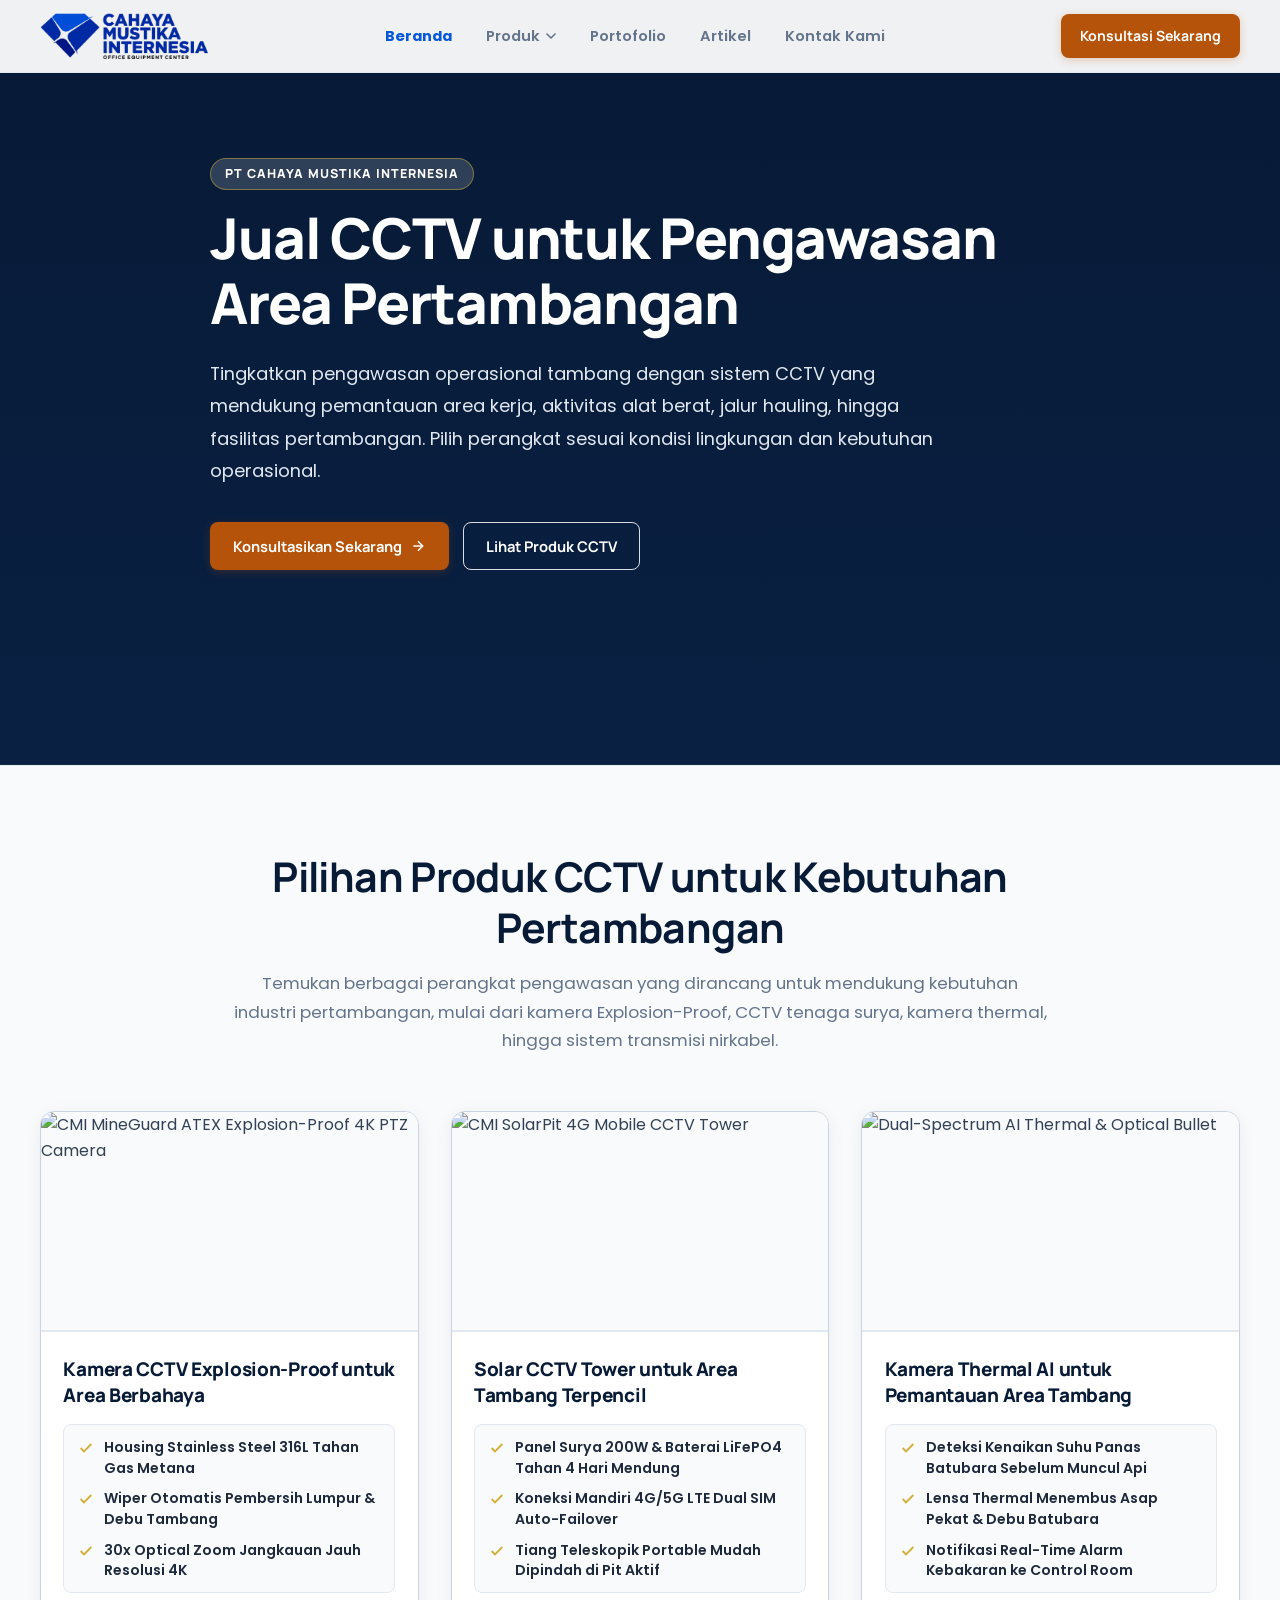
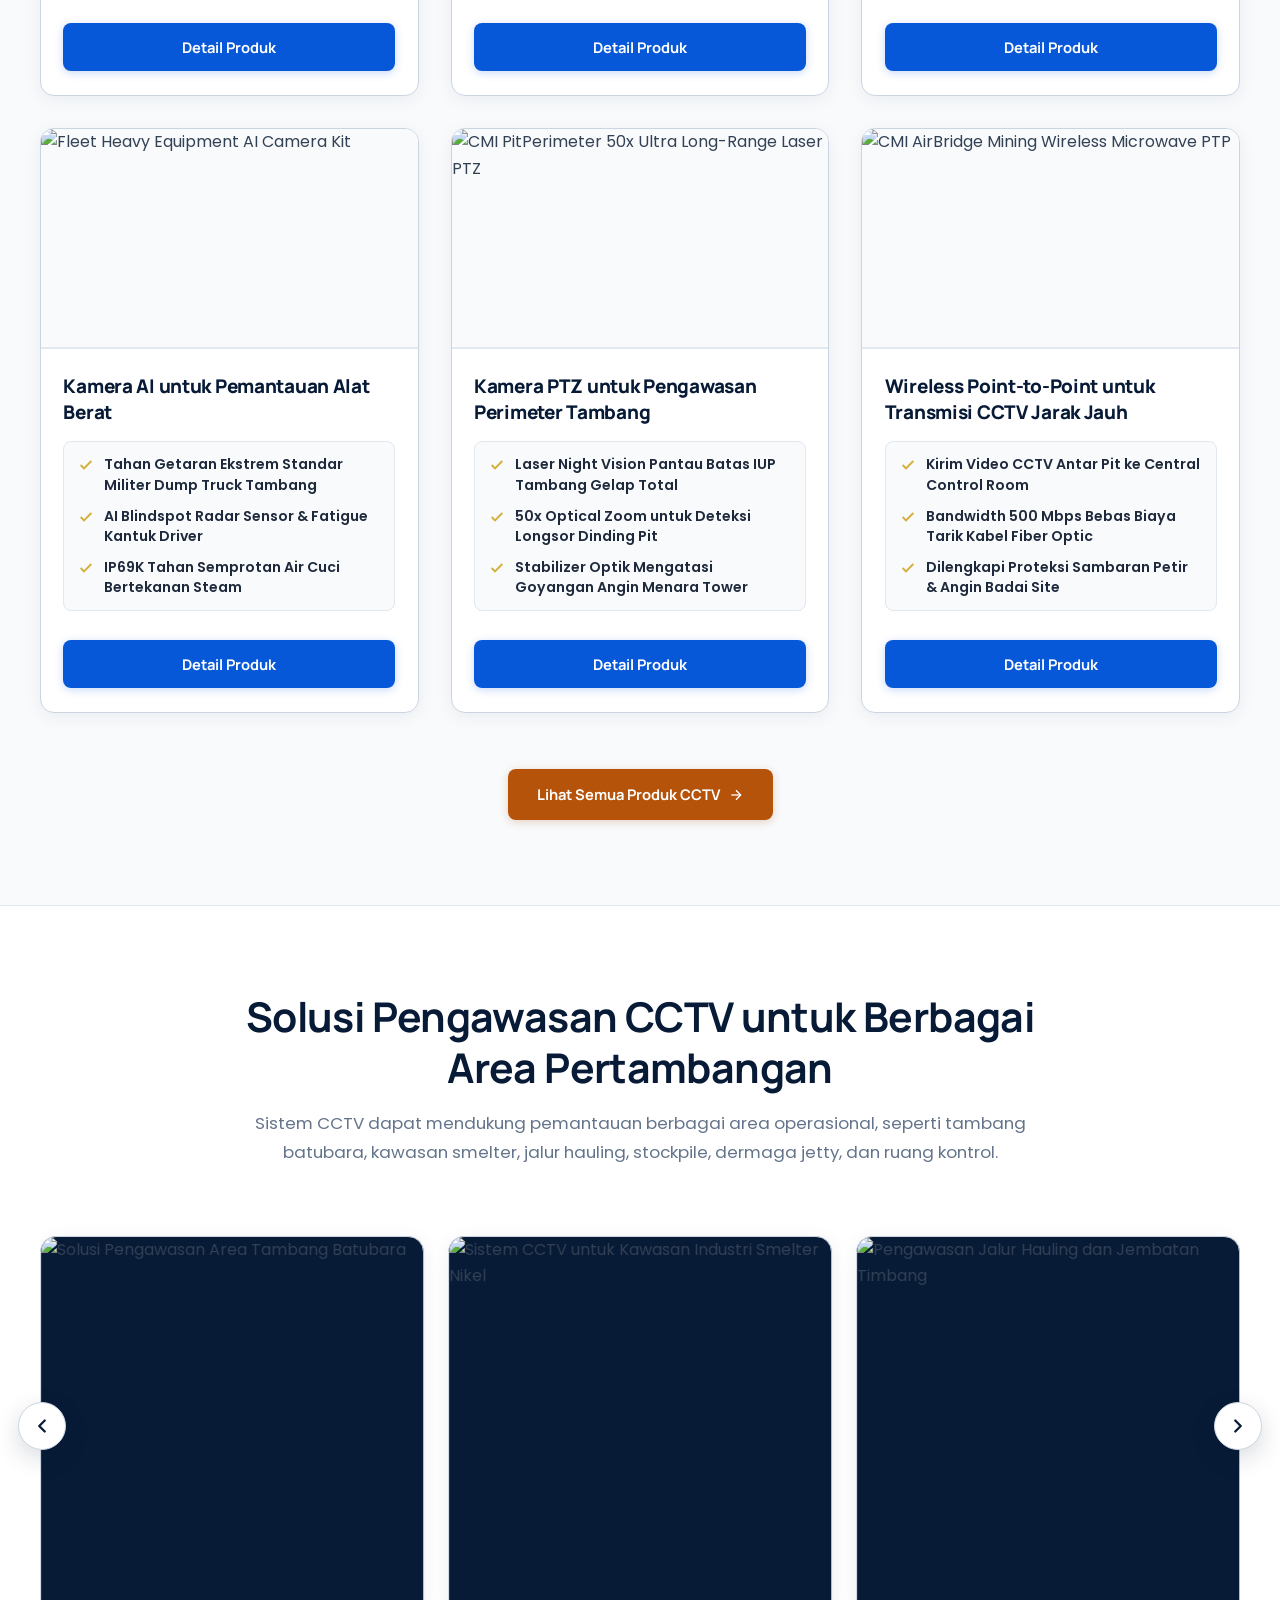
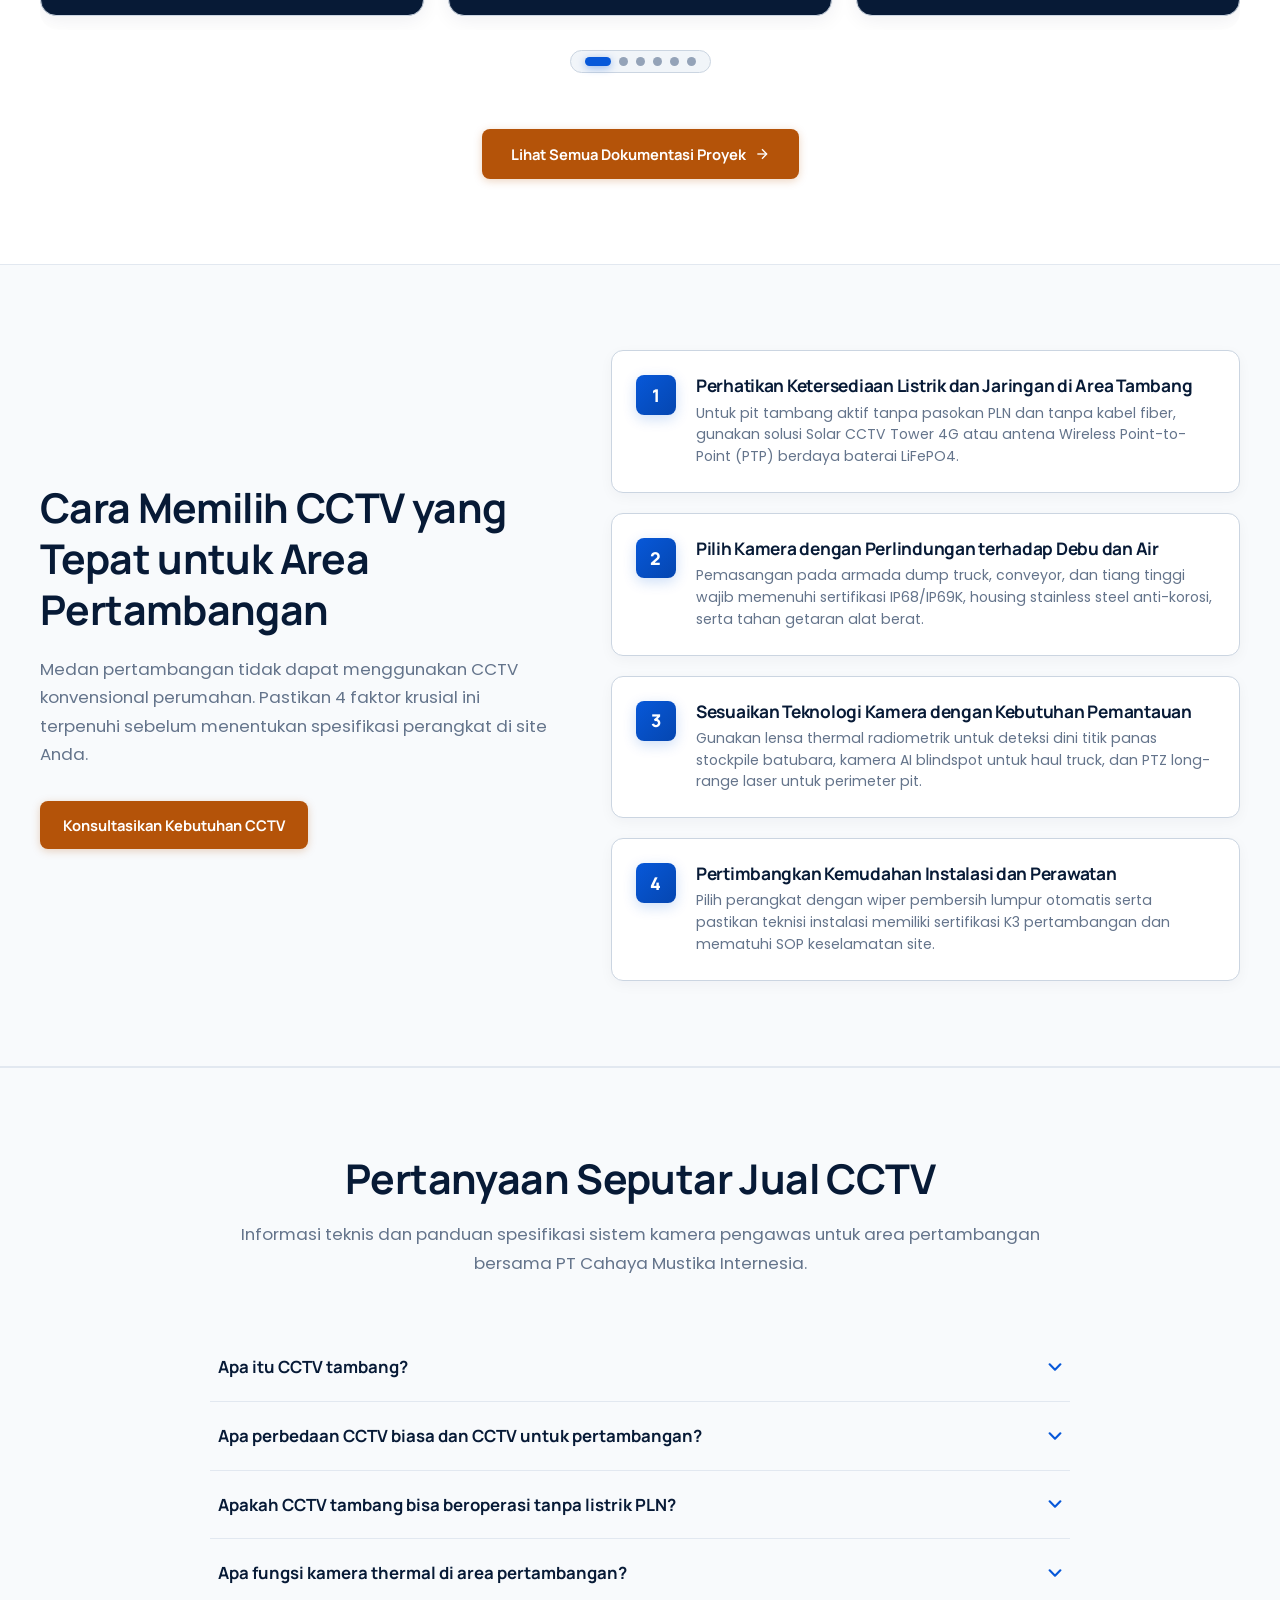
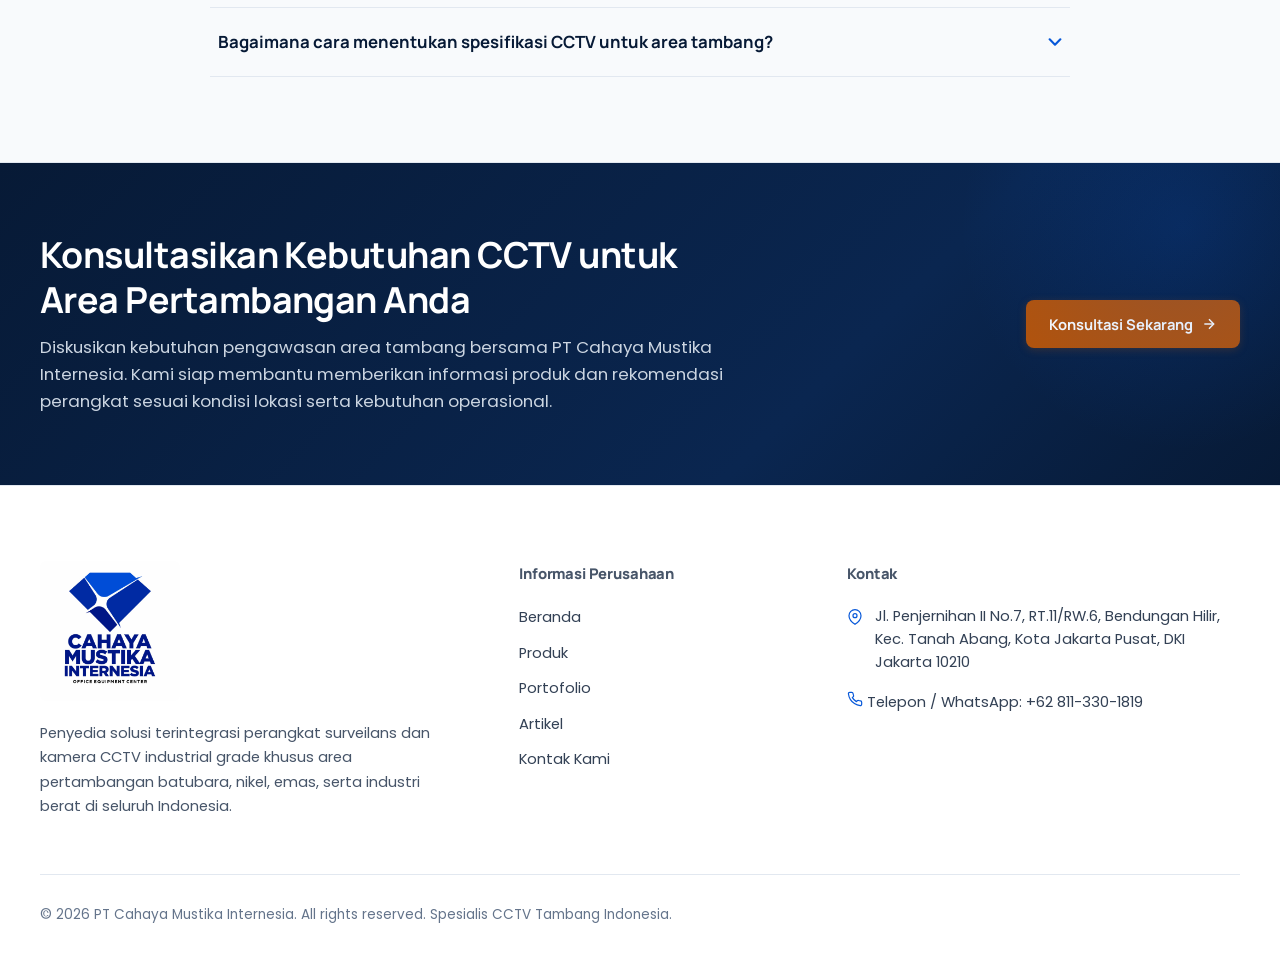
==== index.html @ 53704565 "Update Website CCTV" ====
<!DOCTYPE html>
<html lang="id">
<head>
  <meta charset="UTF-8">
  <meta name="viewport" content="width=device-width, initial-scale=1.0">
  <title>Jual CCTV Tambang dan Sistem Pengawasan Pertambangan | Cahaya Mustika</title>
  <meta name="description" content="Temukan solusi CCTV tambang untuk pengawasan area pit, stockpile, alat berat, dan fasilitas industri. PT Cahaya Mustika Internesia menyediakan solusi pengawasan sesuai kebutuhan pertambangan.">
  <link rel="icon" href="assets/logo/favicon.webp" type="image/webp">
  <link rel="preconnect" href="https://fonts.googleapis.com">
  <link rel="preconnect" href="https://fonts.gstatic.com" crossorigin>
  <link href="https://fonts.googleapis.com/css2?family=Manrope:wght@500;600;700;800&family=Poppins:wght@300;400;500;600;700&display=swap" rel="stylesheet">
  <link rel="stylesheet" href="css/style.css">
</head>
<body>

  <!-- ================= SPLASH SCREEN (Pre-rendered for seamless page transitions) ================= -->
  <div id="splash" class="splash-screen" aria-hidden="true">
    <div class="splash-box">
      <img src="assets/logo/logo-cmi-diamond.jpg" alt="PT Cahaya Mustika Internesia" class="splash-logo" width="135" height="135">
      <p class="splash-sub">Mining & Industrial Surveillance Solutions</p>
      <div class="splash-bar"></div>
    </div>
  </div>

  <!-- ================= HEADER / NAVBAR ================= -->
  <header class="nav" id="nav">
    <div class="wrap nav-in">
      <a href="index.html" class="brand" aria-label="PT Cahaya Mustika Internesia">
        <img src="assets/logo/logo-navbar.webp" alt="PT Cahaya Mustika Internesia" class="brand-logo">
      </a>

      <nav class="menu" id="menu" aria-label="Menu utama">
        <a href="index.html" class="active" aria-current="page">Beranda</a>
        
        <div class="dd">
          <button class="dd-btn" aria-haspopup="true" aria-expanded="false">
            Produk
            <svg width="10" height="6" viewBox="0 0 10 6" fill="none" stroke="currentColor" stroke-width="1.6" stroke-linecap="round" stroke-linejoin="round">
              <path d="M1 1l4 4 4-4"></path>
            </svg>
          </button>
          <div class="dd-list">
            <a href="products.html">Semua Produk</a>
            <a href="products.html?cat=explosion-proof">CCTV Explosion-Proof (ATEX)</a>
            <a href="products.html?cat=solar-tower">Solar Powered 4G Mobile Tower</a>
            <a href="products.html?cat=thermal">Kamera Thermal Stockpile Batubara</a>
            <a href="products.html?cat=fleet-ai">Kamera AI Alat Berat Haul Truck</a>
            <a href="products.html?cat=long-range">Long-Range Laser PTZ (3KM)</a>
            <a href="products.html?cat=transmisi">Wireless Microwave PTP & NVR</a>
          </div>
        </div>

        <a href="portfolio.html">Portofolio</a>
        <a href="articles.html">Artikel</a>
        <a href="contact.html">Kontak Kami</a>
      </nav>

      <div class="nav-r">
        <a href="https://wa.me/628113301819?text=Halo%20PT%20Cahaya%20Mustika%20Internesia,%20saya%20ingin%20konsultasi%20pengadaan%20CCTV%20tambang" target="_blank" rel="noopener noreferrer" class="btn btn-orange nav-cta">
          Konsultasi Sekarang
        </a>
        <button class="burger" id="burger" aria-label="Buka menu" aria-expanded="false">
          <i></i><i></i><i></i>
        </button>
      </div>
    </div>
  </header>

  <main>
    <!-- ================= HERO MINING SECTION ================= -->
    <section class="hero-mining" id="beranda">
      <div class="wrap hero-mining-in">
        <span class="eyebrow eyebrow-hero">
          PT Cahaya Mustika Internesia
        </span>

        <h1>
          Jual CCTV untuk Pengawasan Area Pertambangan
        </h1>

        <p class="hero-desc">
          Tingkatkan pengawasan operasional tambang dengan sistem CCTV yang mendukung pemantauan area kerja, aktivitas alat berat, jalur hauling, hingga fasilitas pertambangan. Pilih perangkat sesuai kondisi lingkungan dan kebutuhan operasional.
        </p>

        <div class="btns">
          <a href="contact.html" class="btn btn-orange">
            Konsultasikan Sekarang
            <svg width="16" height="16" viewBox="0 0 24 24" fill="none" stroke="currentColor" stroke-width="2.2"><line x1="5" y1="12" x2="19" y2="12"/><polyline points="12 5 19 12 12 19"/></svg>
          </a>
          <a href="products.html" class="btn btn-trans-white">
            Lihat Produk CCTV
          </a>
        </div>
      </div>
    </section>

    <!-- ================= REKOMENDASI PRODUK TAMBANG ================= -->
    <section class="sec alt" id="produk-unggulan">
      <div class="wrap">
        <div class="head ctr">
          <h2>Pilihan Produk CCTV untuk Kebutuhan Pertambangan</h2>
          <p class="sub">
            Temukan berbagai perangkat pengawasan yang dirancang untuk mendukung kebutuhan industri pertambangan, mulai dari kamera Explosion-Proof, CCTV tenaga surya, kamera thermal, hingga sistem transmisi nirkabel.
          </p>
        </div>

        <div class="pgrid">
          <!-- Product 1 -->
          <div class="product-card">
            <div class="product-image-box">
              <img src="https://images.unsplash.com/photo-1582139329536-e7284fece509?auto=format&fit=crop&w=800&q=80" alt="CMI MineGuard ATEX Explosion-Proof 4K PTZ Camera" loading="lazy">
            </div>
            <div class="product-body">
              <h3 class="product-title">Kamera CCTV Explosion-Proof untuk Area Berbahaya</h3>
              <ul class="product-specs-list">
                <li class="spec-item">
                  <svg width="15" height="15" viewBox="0 0 24 24" fill="none" stroke="currentColor" stroke-width="2.5"><polyline points="20 6 9 17 4 12"/></svg>
                  <span>Housing Stainless Steel 316L Tahan Gas Metana</span>
                </li>
                <li class="spec-item">
                  <svg width="15" height="15" viewBox="0 0 24 24" fill="none" stroke="currentColor" stroke-width="2.5"><polyline points="20 6 9 17 4 12"/></svg>
                  <span>Wiper Otomatis Pembersih Lumpur & Debu Tambang</span>
                </li>
                <li class="spec-item">
                  <svg width="15" height="15" viewBox="0 0 24 24" fill="none" stroke="currentColor" stroke-width="2.5"><polyline points="20 6 9 17 4 12"/></svg>
                  <span>30x Optical Zoom Jangkauan Jauh Resolusi 4K</span>
                </li>
              </ul>
              <div class="product-footer">
                <a href="product-detail.html?id=prod-1" class="btn btn-p btn-sm" style="width: 100%; text-align: center;">Detail Produk</a>
              </div>
            </div>
          </div>

          <!-- Product 2 -->
          <div class="product-card">
            <div class="product-image-box">
              <img src="https://images.unsplash.com/photo-1508614589041-895b88991e3e?auto=format&fit=crop&w=800&q=80" alt="CMI SolarPit 4G Mobile CCTV Tower" loading="lazy">
            </div>
            <div class="product-body">
              <h3 class="product-title">Solar CCTV Tower untuk Area Tambang Terpencil</h3>
              <ul class="product-specs-list">
                <li class="spec-item">
                  <svg width="15" height="15" viewBox="0 0 24 24" fill="none" stroke="currentColor" stroke-width="2.5"><polyline points="20 6 9 17 4 12"/></svg>
                  <span>Panel Surya 200W & Baterai LiFePO4 Tahan 4 Hari Mendung</span>
                </li>
                <li class="spec-item">
                  <svg width="15" height="15" viewBox="0 0 24 24" fill="none" stroke="currentColor" stroke-width="2.5"><polyline points="20 6 9 17 4 12"/></svg>
                  <span>Koneksi Mandiri 4G/5G LTE Dual SIM Auto-Failover</span>
                </li>
                <li class="spec-item">
                  <svg width="15" height="15" viewBox="0 0 24 24" fill="none" stroke="currentColor" stroke-width="2.5"><polyline points="20 6 9 17 4 12"/></svg>
                  <span>Tiang Teleskopik Portable Mudah Dipindah di Pit Aktif</span>
                </li>
              </ul>
              <div class="product-footer">
                <a href="product-detail.html?id=prod-2" class="btn btn-p btn-sm" style="width: 100%; text-align: center;">Detail Produk</a>
              </div>
            </div>
          </div>

          <!-- Product 3 -->
          <div class="product-card">
            <div class="product-image-box">
              <img src="https://images.unsplash.com/photo-1557597774-9d273605dfa9?auto=format&fit=crop&w=800&q=80" alt="Dual-Spectrum AI Thermal & Optical Bullet" loading="lazy">
            </div>
            <div class="product-body">
              <h3 class="product-title">Kamera Thermal AI untuk Pemantauan Area Tambang</h3>
              <ul class="product-specs-list">
                <li class="spec-item">
                  <svg width="15" height="15" viewBox="0 0 24 24" fill="none" stroke="currentColor" stroke-width="2.5"><polyline points="20 6 9 17 4 12"/></svg>
                  <span>Deteksi Kenaikan Suhu Panas Batubara Sebelum Muncul Api</span>
                </li>
                <li class="spec-item">
                  <svg width="15" height="15" viewBox="0 0 24 24" fill="none" stroke="currentColor" stroke-width="2.5"><polyline points="20 6 9 17 4 12"/></svg>
                  <span>Lensa Thermal Menembus Asap Pekat & Debu Batubara</span>
                </li>
                <li class="spec-item">
                  <svg width="15" height="15" viewBox="0 0 24 24" fill="none" stroke="currentColor" stroke-width="2.5"><polyline points="20 6 9 17 4 12"/></svg>
                  <span>Notifikasi Real-Time Alarm Kebakaran ke Control Room</span>
                </li>
              </ul>
              <div class="product-footer">
                <a href="product-detail.html?id=prod-3" class="btn btn-p btn-sm" style="width: 100%; text-align: center;">Detail Produk</a>
              </div>
            </div>
          </div>

          <!-- Product 4 -->
          <div class="product-card">
            <div class="product-image-box">
              <img src="https://images.unsplash.com/photo-1578328819058-b69f3a3b0f6b?auto=format&fit=crop&w=800&q=80" alt="Fleet Heavy Equipment AI Camera Kit" loading="lazy">
            </div>
            <div class="product-body">
              <h3 class="product-title">Kamera AI untuk Pemantauan Alat Berat</h3>
              <ul class="product-specs-list">
                <li class="spec-item">
                  <svg width="15" height="15" viewBox="0 0 24 24" fill="none" stroke="currentColor" stroke-width="2.5"><polyline points="20 6 9 17 4 12"/></svg>
                  <span>Tahan Getaran Ekstrem Standar Militer Dump Truck Tambang</span>
                </li>
                <li class="spec-item">
                  <svg width="15" height="15" viewBox="0 0 24 24" fill="none" stroke="currentColor" stroke-width="2.5"><polyline points="20 6 9 17 4 12"/></svg>
                  <span>AI Blindspot Radar Sensor & Fatigue Kantuk Driver</span>
                </li>
                <li class="spec-item">
                  <svg width="15" height="15" viewBox="0 0 24 24" fill="none" stroke="currentColor" stroke-width="2.5"><polyline points="20 6 9 17 4 12"/></svg>
                  <span>IP69K Tahan Semprotan Air Cuci Bertekanan Steam</span>
                </li>
              </ul>
              <div class="product-footer">
                <a href="product-detail.html?id=prod-4" class="btn btn-p btn-sm" style="width: 100%; text-align: center;">Detail Produk</a>
              </div>
            </div>
          </div>

          <!-- Product 5 -->
          <div class="product-card">
            <div class="product-image-box">
              <img src="https://images.unsplash.com/photo-1541888946425-d0fbb186c5f7?auto=format&fit=crop&w=800&q=80" alt="CMI PitPerimeter 50x Ultra Long-Range Laser PTZ" loading="lazy">
            </div>
            <div class="product-body">
              <h3 class="product-title">Kamera PTZ untuk Pengawasan Perimeter Tambang</h3>
              <ul class="product-specs-list">
                <li class="spec-item">
                  <svg width="15" height="15" viewBox="0 0 24 24" fill="none" stroke="currentColor" stroke-width="2.5"><polyline points="20 6 9 17 4 12"/></svg>
                  <span>Laser Night Vision Pantau Batas IUP Tambang Gelap Total</span>
                </li>
                <li class="spec-item">
                  <svg width="15" height="15" viewBox="0 0 24 24" fill="none" stroke="currentColor" stroke-width="2.5"><polyline points="20 6 9 17 4 12"/></svg>
                  <span>50x Optical Zoom untuk Deteksi Longsor Dinding Pit</span>
                </li>
                <li class="spec-item">
                  <svg width="15" height="15" viewBox="0 0 24 24" fill="none" stroke="currentColor" stroke-width="2.5"><polyline points="20 6 9 17 4 12"/></svg>
                  <span>Stabilizer Optik Mengatasi Goyangan Angin Menara Tower</span>
                </li>
              </ul>
              <div class="product-footer">
                <a href="product-detail.html?id=prod-5" class="btn btn-p btn-sm" style="width: 100%; text-align: center;">Detail Produk</a>
              </div>
            </div>
          </div>

          <!-- Product 6 -->
          <div class="product-card">
            <div class="product-image-box">
              <img src="https://images.unsplash.com/photo-1544197150-b99a580bb7a8?auto=format&fit=crop&w=800&q=80" alt="CMI AirBridge Mining Wireless Microwave PTP" loading="lazy">
            </div>
            <div class="product-body">
              <h3 class="product-title">Wireless Point-to-Point untuk Transmisi CCTV Jarak Jauh</h3>
              <ul class="product-specs-list">
                <li class="spec-item">
                  <svg width="15" height="15" viewBox="0 0 24 24" fill="none" stroke="currentColor" stroke-width="2.5"><polyline points="20 6 9 17 4 12"/></svg>
                  <span>Kirim Video CCTV Antar Pit ke Central Control Room</span>
                </li>
                <li class="spec-item">
                  <svg width="15" height="15" viewBox="0 0 24 24" fill="none" stroke="currentColor" stroke-width="2.5"><polyline points="20 6 9 17 4 12"/></svg>
                  <span>Bandwidth 500 Mbps Bebas Biaya Tarik Kabel Fiber Optic</span>
                </li>
                <li class="spec-item">
                  <svg width="15" height="15" viewBox="0 0 24 24" fill="none" stroke="currentColor" stroke-width="2.5"><polyline points="20 6 9 17 4 12"/></svg>
                  <span>Dilengkapi Proteksi Sambaran Petir & Angin Badai Site</span>
                </li>
              </ul>
              <div class="product-footer">
                <a href="product-detail.html?id=prod-7" class="btn btn-p btn-sm" style="width: 100%; text-align: center;">Detail Produk</a>
              </div>
            </div>
          </div>
        </div>

        <div class="more" style="display: flex; justify-content: center; align-items: center; width: 100%; margin-top: 3.5rem;">
          <a href="products.html" class="btn btn-orange">
            Lihat Semua Produk CCTV
            <svg width="16" height="16" viewBox="0 0 24 24" fill="none" stroke="currentColor" stroke-width="2"><line x1="5" y1="12" x2="19" y2="12"/><polyline points="12 5 19 12 12 19"/></svg>
          </a>
        </div>
      </div>
    </section>

    <!-- ================= PORTOFOLIO PROYEK TAMBANG ================= -->
    <section class="sec" id="portofolio">
      <div class="wrap">
        <div class="head ctr">
          <h2>Solusi Pengawasan CCTV untuk Berbagai Area Pertambangan</h2>
          <p class="sub">
            Sistem CCTV dapat mendukung pemantauan berbagai area operasional, seperti tambang batubara, kawasan smelter, jalur hauling, stockpile, dermaga jetty, dan ruang kontrol.
          </p>
        </div>

        <div class="port-slider-wrapper">
          <!-- Tombol Navigasi Kiri (Seamless Infinite Loop) -->
          <button class="port-nav-btn port-nav-prev" id="portPrevBtn" aria-label="Proyek sebelumnya" type="button">
            <svg width="22" height="22" viewBox="0 0 24 24" fill="none" stroke="currentColor" stroke-width="2.5" stroke-linecap="round" stroke-linejoin="round">
              <polyline points="15 18 9 12 15 6"></polyline>
            </svg>
          </button>

          <!-- Slider Viewport Window -->
          <div class="port-slider-viewport" id="portSliderViewport" role="region" aria-label="Slider Portofolio CCTV Tambang" tabindex="0">
            <!-- Slider Track Memanjang ke Samping -->
            <div class="port-slider-track" id="portSliderTrack">
            <!-- Project 1 -->
            <div class="port-card" tabindex="0" role="button" aria-label="Lihat dokumentasi Solusi Pengawasan Area Tambang Batubara">
              <img src="https://images.unsplash.com/photo-1578328819058-b69f3a3b0f6b?auto=format&fit=crop&w=800&q=80" alt="Solusi Pengawasan Area Tambang Batubara" class="port-image" loading="lazy">
              <div class="port-overlay">
                <div class="port-overlay-frame"></div>
                <div class="port-overlay-content">
                  <span class="port-cat">
                    <span class="port-cat-dot"></span>
                    Pit Tambang Terbuka
                  </span>
                  <h3 class="port-title">Solusi Pengawasan Area Tambang Batubara</h3>
                  <p class="port-desc">
                    Pemasangan 8 unit Solar Powered 4G Mobile CCTV Tower di area pit aktif penambangan terbuka serta 16 kamera Long-Range Laser PTZ untuk monitoring kestabilan dinding lereng tambang (slope failure).
                  </p>
                  <div class="port-action">
                    <span class="port-action-btn">
                      <svg width="15" height="15" viewBox="0 0 24 24" fill="none" stroke="currentColor" stroke-width="2.2" stroke-linecap="round" stroke-linejoin="round">
                        <circle cx="11" cy="11" r="8"></circle>
                        <line x1="21" y1="21" x2="16.65" y2="16.65"></line>
                        <line x1="11" y1="8" x2="11" y2="14"></line>
                        <line x1="8" y1="11" x2="14" y2="11"></line>
                      </svg>
                      <span>Perbesar Foto</span>
                    </span>
                  </div>
                </div>
              </div>
            </div>

            <!-- Project 2 -->
            <div class="port-card" tabindex="0" role="button" aria-label="Lihat dokumentasi Sistem CCTV untuk Kawasan Industri Smelter Nikel">
              <img src="https://images.unsplash.com/photo-1581092160607-ee22621dd758?auto=format&fit=crop&w=800&q=80" alt="Sistem CCTV untuk Kawasan Industri Smelter Nikel" class="port-image" loading="lazy">
              <div class="port-overlay">
                <div class="port-overlay-frame"></div>
                <div class="port-overlay-content">
                  <span class="port-cat">
                    <span class="port-cat-dot"></span>
                    Smelter & Kiln ATEX
                  </span>
                  <h3 class="port-title">Sistem CCTV untuk Kawasan Industri Smelter Nikel</h3>
                  <p class="port-desc">
                    Instalasi 42 unit kamera ATEX Explosion-Proof Zone 1 Stainless Steel 316L di area kiln peleburan suhu tinggi, tangki gas reduksi, dan gudang penyimpanan bahan peledak (handak).
                  </p>
                  <div class="port-action">
                    <span class="port-action-btn">
                      <svg width="15" height="15" viewBox="0 0 24 24" fill="none" stroke="currentColor" stroke-width="2.2" stroke-linecap="round" stroke-linejoin="round">
                        <circle cx="11" cy="11" r="8"></circle>
                        <line x1="21" y1="21" x2="16.65" y2="16.65"></line>
                        <line x1="11" y1="8" x2="11" y2="14"></line>
                        <line x1="8" y1="11" x2="14" y2="11"></line>
                      </svg>
                      <span>Perbesar Foto</span>
                    </span>
                  </div>
                </div>
              </div>
            </div>

            <!-- Project 3 -->
            <div class="port-card" tabindex="0" role="button" aria-label="Lihat dokumentasi Pengawasan Jalur Hauling dan Jembatan Timbang">
              <img src="https://images.unsplash.com/photo-1586528116311-ad8dd3c8310d?auto=format&fit=crop&w=800&q=80" alt="Pengawasan Jalur Hauling dan Jembatan Timbang" class="port-image" loading="lazy">
              <div class="port-overlay">
                <div class="port-overlay-frame"></div>
                <div class="port-overlay-content">
                  <span class="port-cat">
                    <span class="port-cat-dot"></span>
                    Jalur Hauling & ANPR
                  </span>
                  <h3 class="port-title">Pengawasan Jalur Hauling dan Jembatan Timbang</h3>
                  <p class="port-desc">
                    Sistem kamera ANPR otomatis pencatat nomor lambung dump truck batubara, sensor kecepatan konvoi, serta pemantauan blindspot persimpangan jalan tambang untuk meminimalisir tabrakan armada.
                  </p>
                  <div class="port-action">
                    <span class="port-action-btn">
                      <svg width="15" height="15" viewBox="0 0 24 24" fill="none" stroke="currentColor" stroke-width="2.2" stroke-linecap="round" stroke-linejoin="round">
                        <circle cx="11" cy="11" r="8"></circle>
                        <line x1="21" y1="21" x2="16.65" y2="16.65"></line>
                        <line x1="11" y1="8" x2="11" y2="14"></line>
                        <line x1="8" y1="11" x2="14" y2="11"></line>
                      </svg>
                      <span>Perbesar Foto</span>
                    </span>
                  </div>
                </div>
              </div>
            </div>

            <!-- Project 4 -->
            <div class="port-card" tabindex="0" role="button" aria-label="Lihat dokumentasi Pemantauan Stockpile dan Crusher Batubara">
              <img src="https://images.unsplash.com/photo-1557597774-9d273605dfa9?auto=format&fit=crop&w=800&q=80" alt="Pemantauan Stockpile dan Crusher Batubara" class="port-image" loading="lazy">
              <div class="port-overlay">
                <div class="port-overlay-frame"></div>
                <div class="port-overlay-content">
                  <span class="port-cat">
                    <span class="port-cat-dot"></span>
                    Stockpile Batubara
                  </span>
                  <h3 class="port-title">Pemantauan Stockpile dan Crusher Batubara</h3>
                  <p class="port-desc">
                    Penerapan 12 unit kamera Dual-Spectrum Thermal Radiometrik untuk pemantauan titik panas (hotspot) pencegah swabakar batubara pada tumpukan 250.000 metrik ton serta jalur transfer chute crusher.
                  </p>
                  <div class="port-action">
                    <span class="port-action-btn">
                      <svg width="15" height="15" viewBox="0 0 24 24" fill="none" stroke="currentColor" stroke-width="2.2" stroke-linecap="round" stroke-linejoin="round">
                        <circle cx="11" cy="11" r="8"></circle>
                        <line x1="21" y1="21" x2="16.65" y2="16.65"></line>
                        <line x1="11" y1="8" x2="11" y2="14"></line>
                        <line x1="8" y1="11" x2="14" y2="11"></line>
                      </svg>
                      <span>Perbesar Foto</span>
                    </span>
                  </div>
                </div>
              </div>
            </div>

            <!-- Project 5 -->
            <div class="port-card" tabindex="0" role="button" aria-label="Lihat dokumentasi Sistem Pengawasan Dermaga Jetty dan Loading Tongkang">
              <img src="https://images.unsplash.com/photo-1544197150-b99a580bb7a8?auto=format&fit=crop&w=800&q=80" alt="Sistem Pengawasan Dermaga Jetty dan Loading Tongkang" class="port-image" loading="lazy">
              <div class="port-overlay">
                <div class="port-overlay-frame"></div>
                <div class="port-overlay-content">
                  <span class="port-cat">
                    <span class="port-cat-dot"></span>
                    Dermaga Jetty & Tongkang
                  </span>
                  <h3 class="port-title">Sistem Pengawasan Dermaga Jetty dan Loading Tongkang</h3>
                  <p class="port-desc">
                    Kamera tahan uap air asin dan lumpur rating IP68 untuk memantau proses bongkar muat conveyor shiploader ke tongkang (barge) 300 feet serta verifikasi garis muatan draft mark kapal.
                  </p>
                  <div class="port-action">
                    <span class="port-action-btn">
                      <svg width="15" height="15" viewBox="0 0 24 24" fill="none" stroke="currentColor" stroke-width="2.2" stroke-linecap="round" stroke-linejoin="round">
                        <circle cx="11" cy="11" r="8"></circle>
                        <line x1="21" y1="21" x2="16.65" y2="16.65"></line>
                        <line x1="11" y1="8" x2="11" y2="14"></line>
                        <line x1="8" y1="11" x2="14" y2="11"></line>
                      </svg>
                      <span>Perbesar Foto</span>
                    </span>
                  </div>
                </div>
              </div>
            </div>

            <!-- Project 6 -->
            <div class="port-card" tabindex="0" role="button" aria-label="Lihat dokumentasi Sistem Pemantauan Central Control Room Tambang Emas">
              <img src="https://images.unsplash.com/photo-1558494949-ef010cbdcc31?auto=format&fit=crop&w=800&q=80" alt="Sistem Pemantauan Central Control Room Tambang Emas" class="port-image" loading="lazy">
              <div class="port-overlay">
                <div class="port-overlay-frame"></div>
                <div class="port-overlay-content">
                  <span class="port-cat">
                    <span class="port-cat-dot"></span>
                    Central Control Room
                  </span>
                  <h3 class="port-title">Sistem Pemantauan Central Control Room Tambang Emas</h3>
                  <p class="port-desc">
                    Pembangunan infrastruktur ruang kendali pusat (CCR) terintegrasi dengan 8 layar Video Wall ultra-narrow bezel, server NVR enterprise redundan RAID 6, dan transmisi microwave wireless 500 Mbps.
                  </p>
                  <div class="port-action">
                    <span class="port-action-btn">
                      <svg width="15" height="15" viewBox="0 0 24 24" fill="none" stroke="currentColor" stroke-width="2.2" stroke-linecap="round" stroke-linejoin="round">
                        <circle cx="11" cy="11" r="8"></circle>
                        <line x1="21" y1="21" x2="16.65" y2="16.65"></line>
                        <line x1="11" y1="8" x2="11" y2="14"></line>
                        <line x1="8" y1="11" x2="14" y2="11"></line>
                      </svg>
                      <span>Perbesar Foto</span>
                    </span>
                  </div>
                </div>
              </div>
            </div>
          </div>
        </div>

          <!-- Tombol Navigasi Kanan (Seamless Infinite Loop) -->
          <button class="port-nav-btn port-nav-next" id="portNextBtn" aria-label="Proyek berikutnya" type="button">
            <svg width="22" height="22" viewBox="0 0 24 24" fill="none" stroke="currentColor" stroke-width="2.5" stroke-linecap="round" stroke-linejoin="round">
              <polyline points="9 18 15 12 9 6"></polyline>
            </svg>
          </button>
        </div>

        <!-- Slider Pagination Dots Indicator -->
        <div class="port-slider-footer">
          <div class="port-slider-dots" id="portSliderDots" aria-label="Navigasi slide portofolio"></div>
        </div>

        <div class="more" style="display: flex; justify-content: center; align-items: center; width: 100%; margin-top: 3.5rem;">
          <a href="portfolio.html" class="btn btn-orange">
            Lihat Semua Dokumentasi Proyek
            <svg width="16" height="16" viewBox="0 0 24 24" fill="none" stroke="currentColor" stroke-width="2"><line x1="5" y1="12" x2="19" y2="12"/><polyline points="12 5 19 12 12 19"/></svg>
          </a>
        </div>
      </div>
    </section>

    <!-- ================= CHOOSING GUIDE & IMPLEMENTATION ================= -->
    <section class="sec alt choosing-section">
      <div class="wrap choosing-layout">
        <div class="choosing-copy">
          <h2>Cara Memilih CCTV yang Tepat untuk Area Pertambangan</h2>
          <p class="sub">
            Medan pertambangan tidak dapat menggunakan CCTV konvensional perumahan. Pastikan 4 faktor krusial ini terpenuhi sebelum menentukan spesifikasi perangkat di site Anda.
          </p>
          <a href="contact.html" class="btn btn-orange">
            Konsultasikan Kebutuhan CCTV 
          </a>
        </div>

        <div class="choosing-steps">
          <div class="choosing-step">
            <span class="step-badge">1</span>
            <div>
              <h3>Perhatikan Ketersediaan Listrik dan Jaringan di Area Tambang</h3>
              <p>
                Untuk pit tambang aktif tanpa pasokan PLN dan tanpa kabel fiber, gunakan solusi Solar CCTV Tower 4G atau antena Wireless Point-to-Point (PTP) berdaya baterai LiFePO4.
              </p>
            </div>
          </div>

          <div class="choosing-step">
            <span class="step-badge">2</span>
            <div>
              <h3>Pilih Kamera dengan Perlindungan terhadap Debu dan Air</h3>
              <p>
                Pemasangan pada armada dump truck, conveyor, dan tiang tinggi wajib memenuhi sertifikasi IP68/IP69K, housing stainless steel anti-korosi, serta tahan getaran alat berat.
              </p>
            </div>
          </div>

          <div class="choosing-step">
            <span class="step-badge">3</span>
            <div>
              <h3>Sesuaikan Teknologi Kamera dengan Kebutuhan Pemantauan</h3>
              <p>
                Gunakan lensa thermal radiometrik untuk deteksi dini titik panas stockpile batubara, kamera AI blindspot untuk haul truck, dan PTZ long-range laser untuk perimeter pit.
              </p>
            </div>
          </div>

          <div class="choosing-step">
            <span class="step-badge">4</span>
            <div>
              <h3>Pertimbangkan Kemudahan Instalasi dan Perawatan</h3>
              <p>
                Pilih perangkat dengan wiper pembersih lumpur otomatis serta pastikan teknisi instalasi memiliki sertifikasi K3 pertambangan dan mematuhi SOP keselamatan site.
              </p>
            </div>
          </div>
        </div>
      </div>
    </section>

    <!-- ================= FAQ MINING CCTV ================= -->
    <section class="sec alt">
      <div class="wrap faq">
        <div class="head ctr">
          <h2>Pertanyaan Seputar Jual CCTV</h2>
          <p class="sub">
            Informasi teknis dan panduan spesifikasi sistem kamera pengawas untuk area pertambangan bersama PT Cahaya Mustika Internesia.
          </p>
        </div>

        <div class="faq-i">
          <button class="faq-q" aria-expanded="false">
            Apa itu CCTV tambang?
            <svg width="14" height="8" viewBox="0 0 10 6" fill="none" stroke="currentColor" stroke-width="1.6" stroke-linecap="round" stroke-linejoin="round">
              <path d="M1 1l4 4 4-4"></path>
            </svg>
          </button>
          <div class="faq-a">
            <div>
              <p>
                CCTV tambang adalah sistem kamera pengawas industrial grade yang dirancang khusus untuk kondisi lingkungan pertambangan ekstrem, seperti tahan debu pekat batubara, tahan guncangan alat berat, anti-ledakan (ATEX), serta mampu beroperasi di remote site tanpa pasokan listrik PLN maupun kabel optik.
              </p>
            </div>
          </div>
        </div>

        <div class="faq-i">
          <button class="faq-q" aria-expanded="false">
            Apa perbedaan CCTV biasa dan CCTV untuk pertambangan?
            <svg width="14" height="8" viewBox="0 0 10 6" fill="none" stroke="currentColor" stroke-width="1.6" stroke-linecap="round" stroke-linejoin="round">
              <path d="M1 1l4 4 4-4"></path>
            </svg>
          </button>
          <div class="faq-a">
            <div>
              <p>
                CCTV komersial biasa umumnya hanya bersertifikasi IP66/IP67 standar tanpa perlindungan anti-korosi asam, getaran, atau gas mudah terbakar. CCTV pertambangan menggunakan housing stainless steel 316L bersertifikasi ATEX/IECEx, rating proteksi hingga IP68/IP69K (tahan semprotan steam), wiper otomatis pembersih lumpur, serta lensa thermal radiometrik.
              </p>
            </div>
          </div>
        </div>

        <div class="faq-i">
          <button class="faq-q" aria-expanded="false">
            Apakah CCTV tambang bisa beroperasi tanpa listrik PLN?
            <svg width="14" height="8" viewBox="0 0 10 6" fill="none" stroke="currentColor" stroke-width="1.6" stroke-linecap="round" stroke-linejoin="round">
              <path d="M1 1l4 4 4-4"></path>
            </svg>
          </button>
          <div class="faq-a">
            <div>
              <p>
                Ya, sangat bisa. Kami menyediakan solusi Solar Powered 4G Mobile CCTV Tower yang 100% mandiri (off-grid) bertenaga panel surya monokristalin dan baterai Lithium LiFePO4 dengan daya tahan otonomi 3-4 hari saat cuaca mendung, dipadukan transmisi nirkabel jarak jauh.
              </p>
            </div>
          </div>
        </div>

        <div class="faq-i">
          <button class="faq-q" aria-expanded="false">
            Apa fungsi kamera thermal di area pertambangan?
            <svg width="14" height="8" viewBox="0 0 10 6" fill="none" stroke="currentColor" stroke-width="1.6" stroke-linecap="round" stroke-linejoin="round">
              <path d="M1 1l4 4 4-4"></path>
            </svg>
          </button>
          <div class="faq-a">
            <div>
              <p>
                Kamera thermal radiometrik berfungsi memantau distribusi suhu secara akurat untuk deteksi dini titik panas (hotspot) guna mencegah swabakar spontan pada stockpile batubara, conveyor belt, tangki bahan bakar, serta trafo kelistrikan site sebelum api muncul.
              </p>
            </div>
          </div>
        </div>

        <div class="faq-i">
          <button class="faq-q" aria-expanded="false">
            Bagaimana cara menentukan spesifikasi CCTV untuk area tambang?
            <svg width="14" height="8" viewBox="0 0 10 6" fill="none" stroke="currentColor" stroke-width="1.6" stroke-linecap="round" stroke-linejoin="round">
              <path d="M1 1l4 4 4-4"></path>
            </svg>
          </button>
          <div class="faq-a">
            <div>
              <p>
                Spesifikasi ditentukan berdasarkan 4 faktor utama: klasifikasi zona bahaya (apakah memerlukan sertifikasi ATEX Zone 1/2), ketersediaan sumber listrik (off-grid solar atau genset), jangkauan transmisi data (4G LTE atau wireless microwave PTP), dan ketahanan terhadap getaran serta debu lingkungan.
              </p>
            </div>
          </div>
        </div>
      </div>
    </section>

    <!-- ================= CTA BANNER ================= -->
    <section class="cta">
      <div class="wrap cta-in">
        <div class="cta-tx">
          <h2>Konsultasikan Kebutuhan CCTV untuk Area Pertambangan Anda</h2>
          <p>
            Diskusikan kebutuhan pengawasan area tambang bersama PT Cahaya Mustika Internesia. Kami siap membantu memberikan informasi produk dan rekomendasi perangkat sesuai kondisi lokasi serta kebutuhan operasional.
          </p>
        </div>
        <a href="https://wa.me/628113301819?text=Halo%20PT%20Cahaya%20Mustika%20Internesia,%20saya%20ingin%20jadwalkan%20diskusi%20teknis%20CCTV%20tambang" target="_blank" rel="noopener noreferrer" class="btn btn-orange btn-lg">
          Konsultasi Sekarang
          <svg width="16" height="16" viewBox="0 0 24 24" fill="none" stroke="currentColor" stroke-width="2.2"><line x1="5" y1="12" x2="19" y2="12"/><polyline points="12 5 19 12 12 19"/></svg>
        </a>
      </div>
    </section>
  </main>

  <!-- ================= FOOTER ================= -->
  <footer class="foot">
    <div class="wrap foot-in">
      <div>
        <img src="assets/logo/logo-cmi-diamond.jpg" alt="PT Cahaya Mustika Internesia" class="flogo" loading="lazy">
        <p>
          Penyedia solusi terintegrasi perangkat surveilans dan kamera CCTV industrial grade khusus area pertambangan batubara, nikel, emas, serta industri berat di seluruh Indonesia.
        </p>
      </div>

      <div>
        <p class="ftitle">Informasi Perusahaan</p>
        <a href="index.html">Beranda</a>
        <a href="products.html">Produk</a>
        <a href="portfolio.html">Portofolio</a>
        <a href="articles.html">Artikel</a>
        <a href="contact.html">Kontak Kami</a>
      </div>

      <div>
        <p class="ftitle">Kontak</p>
        <div class="ci">
          <svg width="16" height="16" viewBox="0 0 24 24" fill="none" stroke="currentColor" stroke-width="1.8"><path d="M21 10c0 7-9 13-9 13s-9-6-9-13a9 9 0 0 1 18 0z"/><circle cx="12" cy="10" r="3"/></svg>
          <span>Jl. Penjernihan II No.7, RT.11/RW.6, Bendungan Hilir, Kec. Tanah Abang, Kota Jakarta Pusat, DKI Jakarta 10210</span>
        </div>
        <a href="https://wa.me/628113301819" target="_blank" rel="noopener noreferrer" class="ci">
          <svg width="16" height="16" viewBox="0 0 24 24" fill="none" stroke="currentColor" stroke-width="1.8"><path d="M22 16.92v3a2 2 0 0 1-2.18 2 19.79 19.79 0 0 1-8.63-3.07 19.5 19.5 0 0 1-6-6 19.79 19.79 0 0 1-3.07-8.67A2 2 0 0 1 4.11 2h3a2 2 0 0 1 2 1.72 12.84 12.84 0 0 0 .7 2.81 2 2 0 0 1-.45 2.11L8.09 9.91a16 16 0 0 0 6 6l1.27-1.27a2 2 0 0 1 2.11-.45 12.84 12.84 0 0 0 2.81.7A2 2 0 0 1 22 16.92z"/></svg>
          <span>Telepon / WhatsApp: +62 811-330-1819</span>
        </a>
      </div>
    </div>

    <div class="wrap copy">
      <span>&copy; <span id="yr"></span> PT Cahaya Mustika Internesia. All rights reserved. Spesialis CCTV Tambang Indonesia.</span>
    </div>
  </footer>

  <script src="js/splash.js"></script>
  <script src="js/main.js"></script>
</body>
</html>
---- css/style.css ----
/* ==========================================================================
   PT CAHAYA MUSTIKA INTERNESIA - CCTV KHUSUS PERTAMBANGAN
   Sistem Desain Industrial Technology (Manufacturing):
   Warna Utama: Industrial Blue (#0758D9) & Deep Navy (#071A36)
   Warna Netral: Putih (#FFFFFF) & Abu-abu Netral (#F8FAFC)
   Font: Manrope (Judul) & Poppins (Isi Teks)
   ========================================================================== */

@import url('https://fonts.googleapis.com/css2?family=Manrope:wght@500;600;700;800&family=Poppins:wght@300;400;500;600;700&display=swap');

:root {
  /* Surface & Base */
  --bg: #FFFFFF;
  --alt: #F8FAFC;
  --alt-2: #F1F5F9;
  --card: #FFFFFF;
  --card-hover: #FFFFFF;
  --nav: rgba(255, 255, 255, 0.94);

  /* Manufacturing Color Palette: Industrial Blue & Deep Navy */
  --ink: #071A36;             /* Deep Navy for headings & text authority */
  --ink-secondary: #334155;   /* Neutral slate for body text */
  --navy: #071A36;            /* Deep Navy RGB(7, 26, 54) */
  --mute: #64748B;            /* Muted Gray for dates & metadata */
  --line: #E2E8F0;            /* Crisp border line */
  --line-strong: #CBD5E1;

  /* Primary Industrial Blue */
  --p: #0758D9;               /* Core Industrial Blue RGB(7, 88, 217) */
  --p2: #0546B0;              /* Darker Blue */
  --p-hover: #0B3FA8;
  --soft: #EFF6FF;            /* Soft Blue Tint */
  --soft-border: #BFDBFE;

  /* Legacy aliases redirected to Industrial Technology palette */
  --gold: #0758D9;
  --gold-accent: #0758D9;
  --gold-dark: #071A36;
  --gold-light: #EFF6FF;
  --gold-soft: #EFF6FF;
  --gold-border: #BFDBFE;
  --gold-gradient: linear-gradient(135deg, #0758D9 0%, #0546B0 100%);
  --gold-shadow: 0 4px 14px rgba(7, 88, 217, 0.2);

  /* Functional */
  --wa: #25D366;
  --wa-dark: #1EBE5D;
  --success: #10B981;
  --danger: #EF4444;

  /* Typography */
  --font-heading: 'Manrope', system-ui, -apple-system, BlinkMacSystemFont, "Segoe UI", Roboto, sans-serif;
  --font-body: 'Poppins', system-ui, -apple-system, BlinkMacSystemFont, "Segoe UI", Roboto, sans-serif;

  /* UI Tokens */
  --r: 10px;
  --r-lg: 14px;
  --r-pill: 999px;
  --sh-sm: 0 2px 8px rgba(7, 26, 54, 0.04);
  --sh: 0 4px 20px rgba(7, 26, 54, 0.06);
  --sh-lg: 0 16px 36px rgba(7, 88, 217, 0.1);
  --transition: all 0.24s cubic-bezier(0.16, 1, 0.3, 1);
}

/* Base & Reset */
*, *::before, *::after {
  box-sizing: border-box;
  margin: 0;
  padding: 0;
}

html {
  scroll-behavior: smooth;
  scroll-padding-top: 76px;
  font-size: 16px;
}

body {
  font-family: var(--font-body);
  background: var(--bg);
  color: var(--ink-secondary);
  line-height: 1.65;
  overflow-x: hidden;
  -webkit-font-smoothing: antialiased;
}

h1, h2, h3, h4, h5, h6 {
  font-family: var(--font-heading);
  color: var(--ink);
  font-weight: 700;
  line-height: 1.25;
  letter-spacing: -0.015em;
}

p {
  margin-bottom: 0.9rem;
}

p:last-child {
  margin-bottom: 0;
}

img {
  max-width: 100%;
  height: auto;
  display: block;
}

a {
  color: inherit;
  text-decoration: none;
  transition: var(--transition);
}

button, input, select, textarea {
  font: inherit;
  color: inherit;
}

.wrap {
  width: min(1200px, 100% - 40px);
  margin-inline: auto;
}

/* ==========================================================================
   HEADER / NAVBAR (Sticky White Frosted Glass)
   ========================================================================== */
.nav {
  position: fixed;
  top: 0;
  left: 0;
  right: 0;
  z-index: 1000;
  background: var(--nav);
  backdrop-filter: blur(14px);
  -webkit-backdrop-filter: blur(14px);
  border-bottom: 1px solid var(--line);
  box-shadow: none !important;
  transition: border-color 0.25s, background 0.25s;
}

.nav.sc {
  border-color: var(--line);
  box-shadow: none !important;
}

.nav-in {
  display: flex;
  align-items: center;
  justify-content: space-between;
  height: 72px;
  gap: 16px;
}

.brand {
  display: flex;
  align-items: center;
  gap: 12px;
  line-height: 1;
}

.brand-logo {
  display: block;
  width: 168px;
  height: auto;
  max-height: 46px;
  object-fit: contain;
}

.brand-tag {
  display: inline-block;
  font-family: var(--font-heading);
  font-size: 0.72rem;
  font-weight: 800;
  letter-spacing: 0.05em;
  text-transform: uppercase;
  background: var(--gold-soft);
  color: var(--gold-dark);
  border: 1px solid var(--gold-border);
  padding: 3px 8px;
  border-radius: 4px;
}

.menu {
  display: flex;
  align-items: center;
  gap: 6px;
}

.menu > a:not(.btn),
.dd-btn {
  padding: 8px 14px;
  font-size: 0.92rem;
  font-weight: 600;
  color: var(--mute);
  background: transparent !important;
  border: 0;
  cursor: pointer;
  border-radius: 6px;
  box-shadow: none !important;
  transition: color 0.2s;
  display: inline-flex;
  align-items: center;
  gap: 6px;
}

.menu > a:not(.btn):hover,
.dd-btn:hover,
.dd:hover .dd-btn {
  color: var(--p);
  background: transparent !important;
  box-shadow: none !important;
}

.menu > a.active,
.dd-btn.active,
.dd.active > .dd-btn {
  color: var(--p) !important;
  background: transparent !important;
  box-shadow: none !important;
  font-weight: 700;
}

.dd {
  position: relative;
}

.dd-btn svg {
  transition: transform 0.2s;
}

.dd-list {
  position: absolute;
  top: 100%;
  left: 0;
  min-width: 260px;
  padding: 8px;
  background: #FFFFFF;
  border: 1px solid var(--line);
  border-radius: var(--r);
  box-shadow: 0 12px 32px rgba(15, 23, 42, 0.12);
  opacity: 0;
  visibility: hidden;
  transform: translateY(8px);
  transition: all 0.2s ease;
  z-index: 1010;
}

.dd-list a {
  display: flex;
  align-items: center;
  justify-content: space-between;
  padding: 10px 14px;
  font-size: 0.88rem;
  font-weight: 600;
  border-radius: 6px;
  color: var(--ink);
  transition: background 0.2s, color 0.2s;
}

.dd-list a:hover {
  background: var(--soft);
  color: var(--p);
}

.dd:hover .dd-list,
.dd.open .dd-list {
  opacity: 1;
  visibility: visible;
  transform: translateY(4px);
}

.dd:hover .dd-btn svg,
.dd.open .dd-btn svg {
  transform: rotate(180deg);
}

.nav-r {
  display: flex;
  align-items: center;
  gap: 12px;
}

.burger {
  display: none;
  flex-direction: column;
  justify-content: center;
  align-items: center;
  gap: 5px;
  width: 40px;
  height: 40px;
  border-radius: 8px;
  border: 1px solid var(--line);
  background: #FFFFFF;
  cursor: pointer;
  padding: 0;
}

.burger i {
  display: block;
  width: 20px;
  height: 2px;
  background: var(--ink);
  transition: 0.25s;
}

.burger[aria-expanded="true"] i:nth-child(1) {
  transform: translateY(7px) rotate(45deg);
}
.burger[aria-expanded="true"] i:nth-child(2) {
  opacity: 0;
}
.burger[aria-expanded="true"] i:nth-child(3) {
  transform: translateY(-7px) rotate(-45deg);
}

/* ==========================================================================
   BUTTONS (Safety Orange, Industrial Blue, Deep Navy, Transparan, WhatsApp)
   Sesuai Panduan Pewarnaan PDF:
   - Konsultasi Sekarang / Hubungi Kami: Background #B45309, Hover #92400E
   - Detail Produk: Background #0758D9, Hover #0645AD
   - Lihat Produk / Proyek: Background #071A36, Hover #0758D9
   - WhatsApp: Background #25D366, Hover #128C7E
   ========================================================================== */
.btn {
  display: inline-flex;
  align-items: center;
  justify-content: center;
  gap: 8px;
  padding: 11px 22px;
  border-radius: 8px;
  font-family: var(--font-heading);
  font-size: 0.92rem;
  font-weight: 700;
  border: 1px solid transparent;
  cursor: pointer;
  transition: var(--transition);
  text-align: center;
  white-space: nowrap;
}

.btn:hover {
  transform: translateY(-2px);
}

/* Safety Orange Primary Button (PDF: Konsultasi Sekarang, Hubungi Kami, Kirim Pesan) */
.btn-orange,
.btn-primary,
.nav-cta {
  background-color: #B45309 !important;
  color: #FFFFFF !important;
  font-weight: 700;
  border: 1px solid transparent;
  box-shadow: 0 2px 8px rgba(180, 83, 9, 0.25);
  transition: all 0.25s ease;
}

.btn-orange:hover,
.btn-primary:hover,
.nav-cta:hover {
  background-color: #92400E !important;
  color: #FFFFFF !important;
  transform: translateY(-2px);
  box-shadow: 0 4px 14px rgba(180, 83, 9, 0.35);
}

.btn-orange:active,
.btn-primary:active,
.nav-cta:active {
  background-color: #78350F !important;
}

.nav-cta {
  padding: 10px 20px;
  font-size: 0.88rem;
  border-radius: 8px;
}

/* Secondary Hero Button: Transparan dengan Border Putih (PDF: Hero Section) */
.btn-trans-white {
  background: transparent;
  color: #FFFFFF;
  border: 1.5px solid rgba(255, 255, 255, 0.85);
  font-weight: 700;
  transition: all 0.25s ease;
}

.btn-trans-white:hover {
  background: rgba(255, 255, 255, 0.15);
  border-color: #FFFFFF;
  color: #FFFFFF;
  transform: translateY(-2px);
}

/* Deep Navy Button (PDF: Lihat Produk / Lihat Proyek / Selengkapnya) */
.btn-navy {
  background-color: #071A36 !important;
  color: #FFFFFF !important;
  font-weight: 700;
  border: 1px solid transparent;
  padding: 12px 28px;
  border-radius: 8px;
  transition: all 0.25s ease;
}

.btn-navy:hover {
  background-color: #0758D9 !important;
  color: #FFFFFF !important;
  transform: translateY(-2px);
  box-shadow: 0 6px 18px rgba(7, 88, 217, 0.25);
}

/* Industrial Blue Button (PDF: Detail Produk) */
.btn-p,
.btn-detail {
  background: #0758D9;
  color: #FFFFFF;
  font-weight: 700;
  border: 1px solid transparent;
  transition: all 0.25s ease;
}

.btn-p:hover,
.btn-detail:hover {
  background: #0645AD;
  color: #FFFFFF;
  transform: translateY(-2px);
}

.btn-p:active,
.btn-detail:active {
  background: #05378A;
}

/* Outline Buttons */
.btn-o {
  background: #FFFFFF;
  border: 1.5px solid var(--p);
  color: var(--p);
  font-weight: 700;
}

.btn-o:hover {
  background: var(--soft);
  border-color: var(--p2);
  color: var(--p2);
  transform: translateY(-2px);
}

.btn-o-gold {
  background: #FFFFFF;
  border: 1.5px solid var(--p);
  color: var(--p);
}

.btn-o-gold:hover {
  background: var(--soft);
  border-color: var(--p2);
  color: var(--p2);
}

/* White Button */
.btn-w {
  background: #FFFFFF;
  color: var(--p);
  box-shadow: 0 6px 18px rgba(0, 0, 0, 0.1);
}

.btn-w:hover {
  background: #F8FAFC;
  color: var(--p2);
}

/* WhatsApp Buttons (PDF: Background #25D366, Teks Putih, Hover Hijau Lebih Gelap) */
.btn-wa {
  background: #25D366;
  color: #FFFFFF;
  box-shadow: 0 4px 14px rgba(37, 211, 102, 0.28);
  transition: all 0.25s ease;
}

.btn-wa:hover {
  background: #128C7E;
  color: #FFFFFF;
  transform: translateY(-2px);
}

.btn-wa-sm {
  background: #25D366;
  color: #FFFFFF;
  border: 1px solid #25D366;
  padding: 8px 16px;
  font-size: 0.86rem;
  border-radius: 6px;
  font-weight: 700;
  display: inline-flex;
  align-items: center;
  gap: 6px;
  transition: all 0.25s ease;
}

.btn-wa-sm:hover {
  background: #128C7E;
  border-color: #128C7E;
  color: #FFFFFF;
  transform: translateY(-2px);
}

.btn-sm {
  padding: 8px 16px;
  font-size: 0.84rem;
}

.nav-cta {
  padding: 9px 18px;
  font-size: 0.88rem;
}

/* ==========================================================================
   TYPOGRAPHY ELEMENTS (Eyebrows, Headings, Subtitles)
   ========================================================================== */
.eyebrow {
  display: inline-flex;
  align-items: center;
  gap: 8px;
  font-family: var(--font-heading);
  font-size: 0.78rem;
  font-weight: 800;
  text-transform: uppercase;
  letter-spacing: 0.08em;
  padding: 5px 14px;
  border-radius: var(--r-pill);
  margin-bottom: 1rem;
}

.eyebrow-blue {
  display: none !important;
}

.eyebrow-gold {
  display: none !important;
}

.eyebrow-hero {
  background: rgba(255, 255, 255, 0.16);
  color: #FFFFFF;
  border: 1px solid rgba(212, 175, 55, 0.5);
  backdrop-filter: blur(6px);
}

.head {
  margin-bottom: 3.5rem;
}

.head.ctr,
.ctr {
  text-align: center;
  max-width: 820px;
  margin-inline: auto;
}

.head h2,
.sec h2 {
  font-size: clamp(2rem, 3.2vw, 2.75rem);
  margin-bottom: 1rem;
}

.sub {
  font-size: 1.05rem;
  color: var(--mute);
  line-height: 1.7;
}

/* ==========================================================================
   PAGE TRANSITION / SPLASH SCREEN (CMI INDUSTRIAL THEME)
   ========================================================================== */
#splash,
.splash-screen {
  position: fixed;
  inset: 0;
  z-index: 999999;
  background: #FFFFFF;
  display: flex;
  align-items: center;
  justify-content: center;
  opacity: 1;
  visibility: visible;
  transition: opacity 0.35s cubic-bezier(0.16, 1, 0.3, 1), visibility 0.35s ease;
  pointer-events: all;
}

#splash.fade-out,
.splash-screen.fade-out {
  opacity: 0;
  visibility: hidden;
  pointer-events: none;
}

.splash-box {
  text-align: center;
  padding: 24px;
  display: flex;
  flex-direction: column;
  align-items: center;
  animation: splashFadeIn 0.35s ease both;
}

.splash-logo {
  width: 135px;
  height: 135px;
  object-fit: contain;
  margin-bottom: 14px;
  display: block;
  border-radius: 12px;
}

.splash-sub {
  font-family: var(--font-heading);
  font-size: 0.74rem;
  font-weight: 700;
  color: var(--mute);
  letter-spacing: 0.08em;
  text-transform: uppercase;
  margin-bottom: 18px;
}

.splash-bar {
  display: block;
  width: 140px;
  height: 4px;
  background: rgba(7, 88, 217, 0.15);
  position: relative;
  overflow: hidden;
  border-radius: 99px;
}

.splash-bar::after {
  content: "";
  position: absolute;
  inset: 0;
  width: 45%;
  background: var(--p);
  border-radius: 99px;
  animation: splashLoad 0.85s ease-in-out infinite;
}

@keyframes splashFadeIn {
  from { opacity: 0; transform: translateY(6px); }
  to { opacity: 1; transform: translateY(0); }
}

@keyframes splashLoad {
  from { transform: translateX(-100%); }
  to { transform: translateX(260%); }
}

@media (prefers-reduced-motion: reduce) {
  .splash-bar::after { animation: none; width: 100%; }
  .splash-box { animation: none; }
}

/* ==========================================================================
   PAGE HEADER / SUBPAGE BANNER (Clean White Theme)
   ========================================================================== */
.page-header {
  background: #FFFFFF;
  color: var(--ink);
  padding: 65px 0 45px;
  border-bottom: 1px solid var(--line);
}

.page-header h1 {
  color: #071A36 !important;
  font-size: clamp(2.1rem, 3.4vw, 2.85rem);
  font-weight: 800;
  margin-bottom: 0.75rem;
  letter-spacing: -0.02em;
}

.page-header h2 {
  color: #0758D9 !important;
  font-size: 1.22rem;
  font-weight: 700;
  margin-bottom: 0.65rem;
}

.page-header .sub {
  color: #475569 !important;
  font-size: 1.02rem;
  max-width: 780px;
  margin-inline: auto;
  line-height: 1.65;
}

/* ==========================================================================
   HERO MINING SECTION (Clean Separation)
   ========================================================================== */
.hero-mining {
  position: relative;
  min-height: 85vh;
  padding: 140px 0 120px;
  display: flex;
  align-items: center;
  background-color: #071A36;
  background-image: 
    linear-gradient(180deg, rgba(7, 26, 54, 0.82) 0%, rgba(10, 33, 68, 0.88) 100%),
    url('https://images.unsplash.com/photo-1578328819058-b69f3a3b0f6b?auto=format&fit=crop&w=1800&q=80');
  background-size: cover;
  background-position: center;
  background-repeat: no-repeat;
  color: #FFFFFF;
  overflow: hidden;
  border-bottom: 1px solid rgba(255, 255, 255, 0.08);
}

.hero-mining-in {
  position: relative;
  z-index: 2;
  max-width: 860px;
}

.hero-mining h1 {
  color: #FFFFFF;
  font-size: clamp(2.4rem, 4.4vw, 3.6rem);
  font-weight: 800;
  line-height: 1.15;
  margin-bottom: 1.4rem;
  letter-spacing: -0.02em;
}

.hero-mining h1 span.gold {
  color: var(--gold-accent);
  background: linear-gradient(135deg, #FFFDF5 0%, #F59E0B 100%);
  -webkit-background-clip: text;
  -webkit-text-fill-color: transparent;
}

.hero-mining p.hero-desc {
  font-size: 1.12rem;
  line-height: 1.8;
  color: #E2E8F0;
  margin-bottom: 2.2rem;
  max-width: 760px;
}

.hero-mining .btns {
  display: flex;
  gap: 14px;
  flex-wrap: wrap;
  margin-bottom: 3.5rem;
}

.hero-stats {
  display: grid;
  grid-template-columns: repeat(4, 1fr);
  gap: 1.5rem;
  border-top: 1px solid rgba(255, 255, 255, 0.15);
  padding-top: 2rem;
}

.hero-stat-item {
  display: flex;
  flex-direction: column;
}

.hero-stat-num {
  font-family: var(--font-heading);
  font-size: 1.85rem;
  font-weight: 800;
  color: var(--gold-accent);
  line-height: 1.1;
  margin-bottom: 4px;
}

.hero-stat-label {
  font-size: 0.82rem;
  color: #CBD5E1;
  line-height: 1.4;
}

/* ==========================================================================
   SECTIONS & SURFACES
   ========================================================================== */
.sec {
  padding: 85px 0;
}

.sec.alt {
  background: var(--alt);
  border-top: 1px solid var(--line);
  border-bottom: 1px solid var(--line);
}

.sec.gold-soft {
  background: var(--gold-soft);
  border-top: 1px solid var(--gold-border);
  border-bottom: 1px solid var(--gold-border);
}

/* ==========================================================================
   PRODUCT CARDS & GRID (Crisp, Structured, High-Contrast)
   ========================================================================== */
.pgrid {
  display: grid;
  grid-template-columns: repeat(3, 1fr);
  gap: 2rem;
  margin-top: 2.5rem;
  align-items: stretch;
}

.product-card {
  background: #FFFFFF;
  border: 1.5px solid #CBD5E1;
  border-radius: 14px;
  overflow: hidden;
  display: flex;
  flex-direction: column;
  height: 100%;
  transition: transform 0.25s ease, box-shadow 0.25s ease, border-color 0.25s ease;
  box-shadow: 0 4px 18px rgba(7, 26, 54, 0.06);
  position: relative;
}

.product-card:hover {
  transform: translateY(-6px);
  border-color: #0758D9;
  box-shadow: 0 16px 36px rgba(7, 26, 54, 0.12);
}

.product-image-box {
  position: relative;
  height: 220px;
  width: 100%;
  background: #F8FAFC;
  overflow: hidden;
  border-bottom: 2px solid #E2E8F0;
}

.product-image-box img {
  width: 100%;
  height: 100%;
  object-fit: cover;
  transition: transform 0.4s ease;
}

.product-card:hover .product-image-box img {
  transform: scale(1.04);
}

.product-badge-overlay {
  position: absolute;
  top: 12px;
  left: 12px;
  background: #071A36;
  color: #FFFFFF;
  border: 1px solid rgba(255, 255, 255, 0.25);
  font-family: var(--font-heading);
  font-size: 0.74rem;
  font-weight: 700;
  padding: 5px 12px;
  border-radius: 6px;
  letter-spacing: 0.03em;
  z-index: 2;
  box-shadow: 0 2px 8px rgba(0, 0, 0, 0.25);
}

.product-body {
  padding: 1.5rem 1.4rem;
  display: flex;
  flex-direction: column;
  flex-grow: 1;
}

.product-mining-tag {
  font-family: var(--font-heading);
  font-size: 0.76rem;
  font-weight: 800;
  color: #0758D9;
  text-transform: uppercase;
  letter-spacing: 0.06em;
  margin-bottom: 0.5rem;
  display: block;
}

.product-title {
  font-family: var(--font-heading);
  font-size: 1.18rem;
  font-weight: 800;
  color: #071A36;
  line-height: 1.38;
  margin-bottom: 1rem;
  min-height: 3.2rem;
  display: -webkit-box;
  -webkit-line-clamp: 2;
  -webkit-box-orient: vertical;
  overflow: hidden;
}

.product-specs-list {
  list-style: none;
  display: flex;
  flex-direction: column;
  gap: 0.65rem;
  margin-bottom: 1.35rem;
  background: #F8FAFC;
  border: 1.5px solid #E2E8F0;
  border-radius: 8px;
  padding: 12px 14px;
  flex-grow: 1;
}

.spec-item {
  display: flex;
  align-items: flex-start;
  gap: 10px;
  font-size: 0.88rem;
  color: #1E293B;
  font-weight: 600;
  line-height: 1.45;
}

.spec-item svg,
#detailSpecsList svg,
.after-sales-list svg {
  flex-shrink: 0;
  margin-top: 3px;
  width: 16px;
  height: 16px;
  color: #D4AF37;
  stroke: #D4AF37;
  stroke-width: 2.8;
}

.product-footer {
  margin-top: auto;
  padding-top: 0.5rem;
}

.product-footer .btn {
  width: 100%;
  text-align: center;
  justify-content: center;
  background: #0758D9;
  color: #FFFFFF;
  font-weight: 700;
  padding: 11px 18px;
  border-radius: 8px;
  font-size: 0.92rem;
  box-shadow: 0 2px 8px rgba(7, 88, 217, 0.22);
  transition: background 0.2s, transform 0.2s, box-shadow 0.2s;
}

.product-footer .btn:hover {
  background: #0645AD;
  color: #FFFFFF;
  transform: translateY(-2px);
  box-shadow: 0 6px 16px rgba(7, 88, 217, 0.35);
}

.product-footer .btn:active {
  background: #05378A;
}

.more {
  width: 100%;
  display: flex;
  justify-content: center;
  align-items: center;
  text-align: center;
  margin-top: 3.5rem;
}

.more .btn {
  margin: 0 auto;
  background-color: #B45309 !important;
  color: #FFFFFF !important;
  border: 1px solid transparent;
  padding: 12px 28px;
  border-radius: 8px;
  font-weight: 700;
  box-shadow: 0 2px 8px rgba(180, 83, 9, 0.25);
  transition: all 0.25s ease;
}

.more .btn:hover {
  background-color: #92400E !important;
  color: #FFFFFF !important;
  transform: translateY(-2px);
  box-shadow: 0 4px 14px rgba(180, 83, 9, 0.35);
}

.more .btn:active {
  background-color: #78350F !important;
}

/* ==========================================================================
   MINING SECTORS GRID (jualsmartboardjakarta sector-card style)
   ========================================================================== */
.sector-grid {
  display: grid;
  grid-template-columns: repeat(3, 1fr);
  gap: 1.75rem;
  margin-top: 2.5rem;
}

.sector-card {
  background: #FFFFFF;
  border: 1.5px solid #CBD5E1;
  border-radius: 14px;
  padding: 2.25rem 1.85rem;
  position: relative;
  transition: var(--transition);
  box-shadow: 0 4px 18px rgba(7, 26, 54, 0.06);
  display: flex;
  flex-direction: column;
  overflow: hidden;
}

.sector-card::before {
  content: '';
  position: absolute;
  top: 0;
  left: 0;
  right: 0;
  height: 4px;
  background: #0758D9;
  opacity: 0;
  transition: opacity 0.25s ease;
}

.sector-card:hover {
  transform: translateY(-6px);
  border-color: #0758D9;
  box-shadow: 0 16px 36px rgba(7, 26, 54, 0.12);
}

.sector-card:hover::before {
  opacity: 1;
}

.sector-header {
  display: flex;
  align-items: center;
  justify-content: space-between;
  margin-bottom: 1.25rem;
}

.sector-number {
  font-family: var(--font-heading);
  font-size: 1.35rem;
  font-weight: 800;
  color: var(--gold-dark);
  line-height: 1;
}

.sector-icon-box {
  width: 44px;
  height: 44px;
  border-radius: 10px;
  background: var(--soft);
  color: var(--p);
  display: flex;
  align-items: center;
  justify-content: center;
  transition: var(--transition);
}

.sector-card:hover .sector-icon-box {
  background: var(--p);
  color: #FFFFFF;
  transform: scale(1.05);
}

.sector-card h3 {
  font-size: 1.25rem;
  margin-bottom: 0.75rem;
}

.sector-card p {
  font-size: 0.92rem;
  line-height: 1.65;
  color: var(--mute);
  margin-bottom: 1.25rem;
  flex-grow: 1;
}

.sector-features-list {
  list-style: none;
  display: flex;
  flex-direction: column;
  gap: 0.45rem;
  padding-top: 0.9rem;
  border-top: 1px dashed var(--line);
}

.sector-feature-item {
  display: flex;
  align-items: center;
  gap: 6px;
  font-size: 0.82rem;
  color: var(--ink-secondary);
  font-weight: 500;
}

.sector-feature-item svg {
  color: var(--gold);
  flex-shrink: 0;
}

/* ==========================================================================
   CHOOSING & ENGINEERING WORKFLOW (jualsmartboardjakarta style)
   ========================================================================== */
.choosing-section {
  background: #FFFFFF;
}

.choosing-layout {
  display: grid;
  grid-template-columns: 0.9fr 1.1fr;
  gap: 3.5rem;
  align-items: center;
}

.choosing-copy h2 {
  font-size: clamp(2rem, 3.2vw, 2.6rem);
  margin-bottom: 1.2rem;
}

.choosing-copy p.sub {
  margin-bottom: 2rem;
}

.choosing-steps {
  display: flex;
  flex-direction: column;
  gap: 1.25rem;
}

.choosing-step {
  display: flex;
  align-items: flex-start;
  gap: 1.25rem;
  padding: 1.5rem;
  background: #FFFFFF;
  border: 1.5px solid #CBD5E1;
  border-radius: 12px;
  box-shadow: 0 4px 14px rgba(7, 26, 54, 0.04);
  transition: var(--transition);
}

.choosing-step:hover {
  border-color: #0758D9;
  background: #FFFFFF;
  box-shadow: 0 10px 28px rgba(7, 88, 217, 0.1);
  transform: translateX(5px);
}

.choosing-step span.step-badge {
  font-family: var(--font-heading);
  font-size: 1.1rem;
  font-weight: 800;
  width: 40px;
  height: 40px;
  border-radius: 8px;
  background: var(--gold-gradient);
  color: #FFFFFF;
  display: flex;
  align-items: center;
  justify-content: center;
  flex-shrink: 0;
  box-shadow: var(--gold-shadow);
}

.choosing-step h3 {
  font-size: 1.08rem;
  margin-bottom: 0.35rem;
}

.choosing-step p {
  font-size: 0.88rem;
  color: var(--mute);
  line-height: 1.55;
  margin: 0;
}

/* ==========================================================================
   WHY CHOOSE US / STANDAR TEKNIK TAMBANG
   ========================================================================== */
.why-grid {
  display: grid;
  grid-template-columns: repeat(4, 1fr);
  gap: 1.5rem;
  margin-top: 2.5rem;
}

.why-card {
  background: #FFFFFF;
  border: 1.5px solid #CBD5E1;
  border-radius: 14px;
  padding: 2.25rem 1.65rem;
  text-align: center;
  transition: var(--transition);
  box-shadow: 0 4px 18px rgba(7, 26, 54, 0.06);
}

.why-card:hover {
  transform: translateY(-6px);
  border-color: #0758D9;
  box-shadow: 0 16px 36px rgba(7, 26, 54, 0.12);
}

.why-icon-box {
  width: 58px;
  height: 58px;
  border-radius: 14px;
  background: #EFF6FF;
  color: #0758D9;
  border: 1.5px solid #BFDBFE;
  display: flex;
  align-items: center;
  justify-content: center;
  margin: 0 auto 1.25rem;
  transition: var(--transition);
}

.why-card:hover .why-icon-box {
  background: #0758D9;
  color: #FFFFFF;
  border-color: #0758D9;
  transform: scale(1.08);
}

.why-card h3 {
  font-family: var(--font-heading);
  font-size: 1.18rem;
  font-weight: 800;
  color: #071A36;
  margin-bottom: 0.75rem;
}

.why-card p {
  font-size: 0.9rem;
  color: #475569;
  line-height: 1.6;
}

/* ==========================================================================
   FAQ ACCORDION (jualsmartboardjakarta style)
   ========================================================================== */
.faq {
  max-width: 860px;
  margin-inline: auto;
}

.faq-i {
  border-bottom: 1px solid var(--line);
}

.faq-i:first-child {
  border-top: 1px solid var(--line);
}

.faq-q {
  width: 100%;
  display: flex;
  align-items: center;
  justify-content: space-between;
  padding: 1.25rem 0.5rem;
  background: none;
  border: 0;
  cursor: pointer;
  font-family: var(--font-heading);
  font-size: 1.05rem;
  font-weight: 700;
  color: var(--ink);
  text-align: left;
  gap: 16px;
  transition: color 0.2s;
}

.faq-q:hover {
  color: var(--p);
}

.faq-q svg {
  flex-shrink: 0;
  transition: transform 0.25s ease;
  color: var(--gold);
}

.faq-a {
  max-height: 0;
  overflow: hidden;
  transition: max-height 0.35s ease;
}

.faq-a > div {
  padding: 0 0.5rem 1.4rem;
  font-size: 0.94rem;
  line-height: 1.7;
  color: var(--mute);
}

.faq-i.active .faq-a,
.faq-i.open .faq-a {
  max-height: 350px;
}

.faq-i.active .faq-q svg,
.faq-i.open .faq-q svg {
  transform: rotate(180deg);
}

/* ==========================================================================
   CTA BANNER (Deep Navy Manufacturing Theme - PDF Revision)
   ========================================================================== */
.cta {
  background: #071A36;
  background-image: linear-gradient(135deg, #071A36 0%, #0A2650 65%, #071A36 100%);
  color: #FFFFFF;
  padding: 70px 0;
  position: relative;
  overflow: hidden;
}

.cta::before {
  content: '';
  position: absolute;
  top: -50%;
  right: -10%;
  width: 450px;
  height: 450px;
  border-radius: 50%;
  background: radial-gradient(circle, rgba(7, 88, 217, 0.18) 0%, transparent 70%);
  pointer-events: none;
}

.cta-in {
  display: flex;
  align-items: center;
  justify-content: space-between;
  gap: 30px;
  flex-wrap: wrap;
}

.cta-tx {
  max-width: 720px;
}

.cta-tx h2 {
  color: #FFFFFF;
  font-size: clamp(1.85rem, 2.8vw, 2.4rem);
  margin-bottom: 0.75rem;
}

.cta-tx p {
  color: #CBD5E1;
  font-size: 1.05rem;
  line-height: 1.6;
}

/* ==========================================================================
   FOOTER (Clean White Background Theme - User Revision)
   ========================================================================== */
.foot {
  background: #FFFFFF;
  border-top: 1px solid var(--line);
  padding: 75px 0 30px;
  color: #475569;
}

.foot-in {
  display: grid;
  grid-template-columns: 1.4fr 0.9fr 1.3fr;
  gap: 3.5rem;
  margin-bottom: 3.5rem;
}

.flogo {
  width: 140px;
  height: auto;
  max-height: 140px;
  object-fit: contain;
  margin-bottom: 1.25rem;
  display: block;
  border-radius: 8px;
}

.foot p {
  font-size: 0.92rem;
  line-height: 1.65;
  color: #475569;
}

.ftitle {
  font-family: var(--font-heading);
  font-size: 1.15rem;
  font-weight: 800;
  color: #000000;
  margin-bottom: 1.25rem;
  letter-spacing: -0.01em;
}

.foot a:not(.flogo) {
  display: block;
  font-size: 0.92rem;
  color: #334155;
  margin-bottom: 0.7rem;
  transition: color 0.2s, transform 0.2s;
}

.foot a:not(.flogo):hover {
  color: #B45309;
  transform: translateX(3px);
}

.ci {
  display: flex;
  align-items: flex-start;
  gap: 12px;
  font-size: 0.92rem;
  color: #334155;
  margin-bottom: 0.85rem;
  line-height: 1.55;
}

.ci svg {
  flex-shrink: 0;
  margin-top: 4px;
  color: #0758D9;
  stroke: #0758D9;
}

.ci a {
  color: #334155;
  transition: color 0.2s;
}

.ci a:hover {
  color: #0758D9;
}

.copy {
  border-top: 1px solid var(--line);
  padding-top: 1.8rem;
  display: flex;
  align-items: center;
  justify-content: space-between;
  font-size: 0.85rem;
  color: #64748B;
  flex-wrap: wrap;
  gap: 12px;
}

/* ==========================================================================
   CATALOG PAGE (Toolbar, Search, Filters, Badges)
   ========================================================================== */
.catalog-toolbar {
  background: #FFFFFF;
  border: 1px solid var(--line);
  border-radius: var(--r-lg);
  padding: 1.25rem 1.5rem;
  display: flex;
  flex-wrap: wrap;
  align-items: center;
  gap: 1rem;
  box-shadow: var(--sh-sm);
  margin-bottom: 2.5rem;
}

.search-box-wrap {
  flex: 1;
  min-width: 260px;
  position: relative;
}

.search-box-wrap input {
  width: 100%;
  padding: 10px 14px 10px 42px;
  border: 1px solid var(--line);
  border-radius: 8px;
  font-size: 0.9rem;
  background: var(--alt);
  transition: border-color 0.2s, background 0.2s;
}

.search-box-wrap input:focus {
  outline: none;
  border-color: var(--p);
  background: #FFFFFF;
}

.search-box-wrap svg {
  position: absolute;
  left: 14px;
  top: 50%;
  transform: translateY(-50%);
  color: var(--mute);
}

.filter-select-group {
  display: flex;
  gap: 12px;
  flex-wrap: wrap;
}

.filter-select-group select {
  padding: 10px 32px 10px 14px;
  border: 1px solid var(--line);
  border-radius: 8px;
  font-size: 0.9rem;
  background-color: var(--alt);
  cursor: pointer;
  appearance: none;
  -webkit-appearance: none;
  background-image: url("data:image/svg+xml,%3Csvg width='10' height='6' viewBox='0 0 10 6' fill='none' xmlns='http://www.w3.org/2000/svg'%3E%3Cpath d='M1 1L5 5L9 1' stroke='%2364748B' stroke-width='1.5' stroke-linecap='round' stroke-linejoin='round'/%3E%3C/svg%3E");
  background-repeat: no-repeat;
  background-position: right 12px center;
  transition: border-color 0.2s;
}

.filter-select-group select:focus {
  outline: none;
  border-color: var(--p);
}

/* ==========================================================================
   PORTFOLIO PAGE STYLES (Clean Image Showcase with Hover Overlay)
   ========================================================================== */
.port-grid {
  display: grid;
  grid-template-columns: repeat(3, 1fr);
  gap: 1.85rem;
  margin-top: 2.25rem;
  align-items: stretch;
}

.port-card {
  position: relative;
  height: 380px;
  background: #071A36;
  border: 1.5px solid #CBD5E1;
  border-radius: 16px;
  overflow: hidden;
  box-shadow: 0 4px 20px rgba(7, 26, 54, 0.07);
  cursor: pointer;
  outline: none;
  display: block;
  transition: transform 0.35s cubic-bezier(0.16, 1, 0.3, 1),
              box-shadow 0.35s cubic-bezier(0.16, 1, 0.3, 1),
              border-color 0.25s ease;
}

.port-card:hover {
  transform: translateY(-8px);
  border-color: #0758D9;
  box-shadow: 0 20px 45px rgba(7, 26, 54, 0.22);
}

.port-card:focus-visible {
  outline: 3px solid #0758D9;
  outline-offset: 3px;
}

/* Clean Full-Card Image (Unobstructed in Resting State) */
.port-image {
  width: 100%;
  height: 100%;
  object-fit: cover;
  display: block;
  transition: transform 0.6s cubic-bezier(0.16, 1, 0.3, 1),
              filter 0.4s ease;
}

.port-card:hover .port-image,
.port-card:focus-visible .port-image {
  transform: scale(1.08);
  filter: brightness(0.68) contrast(1.05);
}

/* Image Hover Overlay (Reveals Title & Description on Cursor Hover) */
.port-overlay {
  position: absolute;
  inset: 0;
  z-index: 2;
  background: linear-gradient(180deg, rgba(7, 26, 54, 0.08) 0%, rgba(7, 26, 54, 0.55) 30%, rgba(7, 26, 54, 0.96) 80%, #071A36 100%);
  backdrop-filter: blur(3px);
  -webkit-backdrop-filter: blur(3px);
  display: flex;
  flex-direction: column;
  justify-content: flex-end;
  padding: 1.6rem;
  opacity: 0;
  visibility: hidden;
  transition: opacity 0.35s cubic-bezier(0.16, 1, 0.3, 1),
              visibility 0.35s cubic-bezier(0.16, 1, 0.3, 1);
}

.port-card:hover .port-overlay,
.port-card:focus-visible .port-overlay {
  opacity: 1;
  visibility: visible;
}

/* CCTV Surveillance Frame Corner Reticles */
.port-overlay-frame {
  position: absolute;
  inset: 12px;
  border: 1px solid rgba(255, 255, 255, 0.16);
  border-radius: 10px;
  pointer-events: none;
  opacity: 0;
  transform: scale(0.96);
  transition: opacity 0.35s cubic-bezier(0.16, 1, 0.3, 1),
              transform 0.35s cubic-bezier(0.16, 1, 0.3, 1);
}

.port-overlay-frame::before,
.port-overlay-frame::after {
  content: '';
  position: absolute;
  width: 12px;
  height: 12px;
  border-color: #60A5FA;
  border-style: solid;
  pointer-events: none;
}

.port-overlay-frame::before {
  top: -1px;
  left: -1px;
  border-width: 2.5px 0 0 2.5px;
  border-top-left-radius: 8px;
}

.port-overlay-frame::after {
  bottom: -1px;
  right: -1px;
  border-width: 0 2.5px 2.5px 0;
  border-bottom-right-radius: 8px;
}

.port-card:hover .port-overlay-frame,
.port-card:focus-visible .port-overlay-frame {
  opacity: 1;
  transform: scale(1);
}

/* Overlay Content (Title & Description revealed on hover) */
.port-overlay-content {
  position: relative;
  z-index: 2;
  display: flex;
  flex-direction: column;
  transform: translateY(22px);
  opacity: 0;
  transition: transform 0.4s cubic-bezier(0.16, 1, 0.3, 1),
              opacity 0.35s ease;
  pointer-events: none;
}

.port-card:hover .port-overlay-content,
.port-card:focus-visible .port-overlay-content {
  transform: translateY(0);
  opacity: 1;
}

/* Category Pill */
.port-cat {
  display: inline-flex;
  align-items: center;
  gap: 6px;
  font-family: var(--font-heading);
  font-size: 0.72rem;
  font-weight: 800;
  color: #60A5FA;
  text-transform: uppercase;
  letter-spacing: 0.08em;
  margin-bottom: 0.5rem;
}

.port-cat-dot {
  width: 6px;
  height: 6px;
  border-radius: 50%;
  background: #60A5FA;
  box-shadow: 0 0 8px #60A5FA;
  display: inline-block;
}

/* Title */
.port-title {
  font-family: var(--font-heading);
  font-size: 1.22rem;
  font-weight: 800;
  color: #FFFFFF;
  line-height: 1.34;
  margin-bottom: 0.55rem;
  text-shadow: 0 2px 8px rgba(0, 0, 0, 0.6);
}

/* Description */
.port-desc {
  font-size: 0.86rem;
  color: #E2E8F0;
  line-height: 1.55;
  margin-bottom: 1.1rem;
  display: -webkit-box;
  -webkit-line-clamp: 3;
  -webkit-box-orient: vertical;
  overflow: hidden;
  text-shadow: 0 1px 4px rgba(0, 0, 0, 0.4);
}

/* Action Button */
.port-action {
  display: flex;
  align-items: center;
}

.port-action-btn {
  display: inline-flex;
  align-items: center;
  gap: 7px;
  background: rgba(7, 88, 217, 0.9);
  border: 1px solid rgba(255, 255, 255, 0.35);
  color: #FFFFFF;
  padding: 6px 15px;
  border-radius: 999px;
  font-family: var(--font-heading);
  font-size: 0.78rem;
  font-weight: 700;
  letter-spacing: 0.02em;
  backdrop-filter: blur(6px);
  -webkit-backdrop-filter: blur(6px);
  box-shadow: 0 4px 14px rgba(7, 88, 217, 0.4);
  transition: all 0.25s ease;
}

.port-card:hover .port-action-btn {
  background: #0758D9;
  border-color: #FFFFFF;
  transform: scale(1.04);
  box-shadow: 0 6px 18px rgba(7, 88, 217, 0.6);
}

.port-action-btn svg {
  transition: transform 0.25s ease;
}

.port-card:hover .port-action-btn svg {
  transform: scale(1.15);
}

/* Lightbox Modal */
.port-modal {
  position: fixed;
  inset: 0;
  z-index: 9999;
  background: rgba(7, 26, 54, 0.88);
  backdrop-filter: blur(8px);
  -webkit-backdrop-filter: blur(8px);
  display: flex;
  align-items: center;
  justify-content: center;
  padding: 1.5rem;
  opacity: 0;
  visibility: hidden;
  transition: opacity 0.3s cubic-bezier(0.16, 1, 0.3, 1),
              visibility 0.3s cubic-bezier(0.16, 1, 0.3, 1);
}

.port-modal.active {
  opacity: 1;
  visibility: visible;
}

.port-modal-dialog {
  background: #FFFFFF;
  border-radius: 16px;
  max-width: 800px;
  width: 100%;
  max-height: 90vh;
  overflow: hidden;
  display: flex;
  flex-direction: column;
  box-shadow: 0 25px 60px rgba(0, 0, 0, 0.45);
  transform: scale(0.94) translateY(12px);
  transition: transform 0.3s cubic-bezier(0.16, 1, 0.3, 1);
  border: 1px solid rgba(255, 255, 255, 0.2);
}

.port-modal.active .port-modal-dialog {
  transform: scale(1) translateY(0);
}

.port-modal-head {
  padding: 0.9rem 1.4rem;
  display: flex;
  align-items: center;
  justify-content: space-between;
  background: #071A36;
  color: #FFFFFF;
  border-bottom: 1px solid rgba(255, 255, 255, 0.1);
}

.port-modal-badge {
  font-family: var(--font-heading);
  font-size: 0.76rem;
  font-weight: 700;
  background: rgba(255, 255, 255, 0.12);
  border: 1px solid rgba(255, 255, 255, 0.2);
  color: #60A5FA;
  padding: 4px 10px;
  border-radius: 6px;
  letter-spacing: 0.02em;
}

.port-modal-close {
  background: rgba(255, 255, 255, 0.12);
  border: 1px solid rgba(255, 255, 255, 0.2);
  color: #FFFFFF;
  width: 34px;
  height: 34px;
  border-radius: 50%;
  display: flex;
  align-items: center;
  justify-content: center;
  cursor: pointer;
  transition: all 0.2s ease;
  padding: 0;
}

.port-modal-close:hover {
  background: #EF4444;
  border-color: #EF4444;
  transform: rotate(90deg);
}

.port-modal-media {
  position: relative;
  background: #020914;
  max-height: 420px;
  overflow: hidden;
  display: flex;
  align-items: center;
  justify-content: center;
}

.port-modal-media img {
  width: 100%;
  max-height: 420px;
  object-fit: cover;
  display: block;
}

.port-modal-body {
  padding: 1.4rem 1.6rem;
  background: #FFFFFF;
  overflow-y: auto;
}

.port-modal-title {
  font-family: var(--font-heading);
  font-size: 1.25rem;
  font-weight: 800;
  color: #071A36;
  margin-bottom: 0.6rem;
  line-height: 1.35;
}

.port-modal-desc {
  font-size: 0.92rem;
  color: #475569;
  line-height: 1.65;
  margin-bottom: 1.25rem;
}

.port-modal-actions {
  display: flex;
  align-items: center;
  gap: 12px;
  flex-wrap: wrap;
  padding-top: 1rem;
  border-top: 1px solid #E2E8F0;
}

/* ==========================================================================
   HOMEPAGE PORTFOLIO SEAMLESS INFINITE SLIDER / CAROUSEL
   ========================================================================== */
.port-slider-wrapper {
  position: relative;
  margin-top: 2.25rem;
}

.port-slider-viewport {
  overflow: hidden;
  width: 100%;
  position: relative;
  --gap: 1.5rem;
  --card-width: calc((100% - 2 * var(--gap)) / 3);
  padding: 14px 0;
  border-radius: 18px;
  cursor: grab;
  outline: none;
}

.port-slider-viewport:active {
  cursor: grabbing;
}

.port-slider-viewport:focus-visible {
  outline: 3px solid #0758D9;
  outline-offset: 2px;
}

.port-slider-track {
  display: flex;
  gap: var(--gap);
  will-change: transform;
  /* Transitions are controlled dynamically in JS for seamless instant loop reset */
}

.port-slider-track .port-card {
  flex: 0 0 var(--card-width);
  width: var(--card-width);
  max-width: var(--card-width);
  min-width: 0;
  height: 380px;
}

/* Circular Left/Right Navigation Buttons */
.port-nav-btn {
  position: absolute;
  top: 50%;
  transform: translateY(-50%);
  z-index: 10;
  width: 48px;
  height: 48px;
  border-radius: 50%;
  background: #FFFFFF;
  border: 1.5px solid #CBD5E1;
  color: #071A36;
  box-shadow: 0 8px 24px rgba(7, 26, 54, 0.16);
  display: flex;
  align-items: center;
  justify-content: center;
  cursor: pointer;
  transition: all 0.25s cubic-bezier(0.16, 1, 0.3, 1);
  outline: none;
}

.port-nav-prev {
  left: -22px;
}

.port-nav-next {
  right: -22px;
}

.port-nav-btn:hover {
  background: #0758D9;
  border-color: #0758D9;
  color: #FFFFFF;
  transform: translateY(-50%) scale(1.1);
  box-shadow: 0 10px 28px rgba(7, 88, 217, 0.4);
}

.port-nav-btn:focus-visible {
  outline: 3px solid #0758D9;
  outline-offset: 2px;
}

.port-nav-btn:active {
  transform: translateY(-50%) scale(0.95);
}

/* Pagination Dots */
.port-slider-footer {
  display: flex;
  align-items: center;
  justify-content: center;
  margin-top: 1.25rem;
}

.port-slider-dots {
  display: inline-flex;
  align-items: center;
  gap: 8px;
  background: #F1F5F9;
  padding: 6px 14px;
  border-radius: 999px;
  border: 1px solid #CBD5E1;
}

.port-dot {
  width: 9px;
  height: 9px;
  border-radius: 999px;
  background: #94A3B8;
  border: none;
  padding: 0;
  cursor: pointer;
  transition: all 0.3s cubic-bezier(0.16, 1, 0.3, 1);
  outline: none;
}

.port-dot:hover {
  background: #0758D9;
}

.port-dot.active {
  width: 26px;
  background: #0758D9;
  box-shadow: 0 2px 8px rgba(7, 88, 217, 0.4);
}

.port-dot:focus-visible {
  outline: 2px solid #0758D9;
  outline-offset: 2px;
}

/* Responsive Media Queries for Horizontal Slider */
@media (max-width: 1024px) {
  .port-slider-viewport {
    --card-width: calc((100% - var(--gap)) / 2);
  }
  .port-slider-track .port-card {
    height: 360px;
  }
  .port-nav-prev {
    left: -12px;
  }
  .port-nav-next {
    right: -12px;
  }
}

@media (max-width: 768px) {
  .port-slider-viewport {
    --card-width: 86%;
  }
  .port-slider-track .port-card {
    height: 350px;
  }
  .port-nav-btn {
    width: 42px;
    height: 42px;
    background: rgba(255, 255, 255, 0.94);
    backdrop-filter: blur(8px);
    -webkit-backdrop-filter: blur(8px);
  }
  .port-nav-prev {
    left: 4px;
  }
  .port-nav-next {
    right: 4px;
  }
}

@media (max-width: 480px) {
  .port-slider-viewport {
    --card-width: 88%;
  }
  .port-slider-track .port-card {
    height: 330px;
  }
  .port-nav-btn {
    display: none;
  }
}

/* Responsive Media Queries for Portfolio */
@media (max-width: 992px) {
  .port-grid {
    grid-template-columns: repeat(2, 1fr);
    gap: 1.5rem;
  }
  .port-card {
    height: 360px;
  }
}

@media (max-width: 768px) {
  .port-overlay {
    opacity: 1;
    visibility: visible;
    background: linear-gradient(180deg, rgba(7, 26, 54, 0) 0%, rgba(7, 26, 54, 0.45) 35%, rgba(7, 26, 54, 0.96) 80%);
    padding: 1.25rem;
  }
  .port-overlay-frame {
    opacity: 1;
    transform: scale(1);
  }
  .port-overlay-content {
    opacity: 1;
    transform: translateY(0);
  }
  .port-desc {
    -webkit-line-clamp: 2;
    margin-bottom: 0.75rem;
  }
  .port-title {
    font-size: 1.12rem;
  }
  .port-modal-dialog {
    max-height: 95vh;
  }
  .port-modal-media {
    max-height: 240px;
  }
  .port-modal-media img {
    max-height: 240px;
  }
  .port-modal-body {
    padding: 1.1rem 1.2rem;
  }
  .port-modal-title {
    font-size: 1.12rem;
  }
}

@media (max-width: 640px) {
  .port-grid {
    grid-template-columns: 1fr;
    gap: 1.25rem;
  }
  .port-card {
    height: 340px;
  }
}

/* ==========================================================================
   ARTICLE PAGE STYLES (Clean White, Deep Navy Headings)
   ========================================================================== */
.article-grid {
  display: grid;
  grid-template-columns: repeat(3, 1fr);
  gap: 2rem;
  margin-top: 2rem;
  align-items: stretch;
}

.article-card {
  background: #FFFFFF;
  border: 1.5px solid #CBD5E1;
  border-radius: 14px;
  overflow: hidden;
  box-shadow: 0 4px 18px rgba(7, 26, 54, 0.06);
  display: flex;
  flex-direction: column;
  height: 100%;
  transition: transform 0.25s ease, box-shadow 0.25s ease, border-color 0.25s ease;
}

.article-card:hover {
  transform: translateY(-6px);
  border-color: #0758D9;
  box-shadow: 0 16px 36px rgba(7, 26, 54, 0.12);
}

.article-thumb {
  height: 215px;
  position: relative;
  overflow: hidden;
  background: #071A36;
  border-bottom: 2px solid #E2E8F0;
}

.article-thumb img {
  width: 100%;
  height: 100%;
  object-fit: cover;
  transition: transform 0.4s ease;
}

.article-card:hover .article-thumb img {
  transform: scale(1.04);
}

.article-category-tag {
  position: absolute;
  top: 12px;
  left: 12px;
  background: #EFF6FF;
  color: #0758D9;
  border: 1.5px solid #BFDBFE;
  padding: 5px 12px;
  border-radius: 6px;
  font-family: var(--font-heading);
  font-size: 0.74rem;
  font-weight: 700;
  text-transform: uppercase;
  letter-spacing: 0.04em;
}

.article-body {
  padding: 1.5rem 1.4rem;
  display: flex;
  flex-direction: column;
  flex-grow: 1;
}

.article-date {
  font-size: 0.82rem;
  color: #64748B;
  margin-bottom: 0.5rem;
  display: block;
}

.article-title {
  font-family: var(--font-heading);
  font-size: 1.18rem;
  font-weight: 800;
  color: #071A36;
  line-height: 1.4;
  margin-bottom: 0.75rem;
}

.article-title a {
  color: #071A36;
  transition: color 0.2s;
}

.article-title a:hover {
  color: #0758D9;
}

.article-snippet {
  font-size: 0.92rem;
  color: #475569;
  line-height: 1.6;
  margin-bottom: 1.25rem;
  flex-grow: 1;
}

.article-readmore {
  display: inline-flex;
  align-items: center;
  gap: 6px;
  font-family: var(--font-heading);
  font-size: 0.9rem;
  font-weight: 700;
  color: #0758D9;
  transition: gap 0.2s, color 0.2s;
}

.article-readmore:hover {
  color: #0546B0;
  gap: 10px;
}

/* ==========================================================================
   CONTACT PAGE & FORM
   ========================================================================== */
.contact-layout {
  display: grid;
  grid-template-columns: 1fr 1fr;
  gap: 3.5rem;
  margin-top: 2.5rem;
}

.contact-info-card {
  background: #FFFFFF;
  border: 1.5px solid #CBD5E1;
  border-radius: 14px;
  padding: 2.5rem;
  box-shadow: 0 4px 18px rgba(7, 26, 54, 0.06);
}

.contact-form-card {
  background: #FFFFFF;
  border: 1.5px solid #CBD5E1;
  border-radius: 14px;
  padding: 2.5rem;
  box-shadow: 0 4px 18px rgba(7, 26, 54, 0.06);
}

.form-group {
  margin-bottom: 1.25rem;
}

.form-group label {
  display: block;
  font-family: var(--font-heading);
  font-size: 0.88rem;
  font-weight: 700;
  color: var(--ink);
  margin-bottom: 0.4rem;
}

.form-control {
  width: 100%;
  padding: 11px 14px;
  border: 1.5px solid var(--line);
  border-radius: 8px;
  font-size: 0.92rem;
  background: #FFFFFF;
  transition: border-color 0.2s, box-shadow 0.2s;
}

.form-control:focus {
  outline: none;
  border-color: var(--p);
  box-shadow: 0 0 0 3px rgba(7, 88, 217, 0.12);
}

textarea.form-control {
  min-height: 110px;
  resize: vertical;
}

/* Toast Message */
.toast-box {
  position: fixed;
  bottom: 24px;
  right: 24px;
  z-index: 9999;
  background: #071A36;
  color: #FFFFFF;
  border: 1px solid var(--gold-border);
  padding: 14px 20px;
  border-radius: 10px;
  box-shadow: 0 10px 30px rgba(0, 0, 0, 0.25);
  display: flex;
  align-items: center;
  gap: 12px;
  font-size: 0.92rem;
  transform: translateY(100px);
  opacity: 0;
  transition: all 0.3s cubic-bezier(0.16, 1, 0.3, 1);
}

.toast-box.show {
  transform: translateY(0);
  opacity: 1;
}

/* ==========================================================================
   RESPONSIVE MEDIA QUERIES
   ========================================================================== */
@media (max-width: 992px) {
  .pgrid,
  .sector-grid,
  .port-grid,
  .article-grid {
    grid-template-columns: repeat(2, 1fr);
  }

  .why-grid {
    grid-template-columns: repeat(2, 1fr);
  }

  .hero-stats {
    grid-template-columns: repeat(2, 1fr);
    gap: 1.25rem;
  }

  .choosing-layout,
  .contact-layout {
    grid-template-columns: 1fr;
    gap: 2.5rem;
  }

  .foot-in {
    grid-template-columns: 1fr 1fr;
    gap: 2.5rem;
  }
}

@media (max-width: 768px) {
  .menu {
    position: fixed;
    top: 72px;
    left: 0;
    right: 0;
    background: #FFFFFF;
    border-bottom: 1px solid var(--line);
    flex-direction: column;
    align-items: stretch;
    padding: 1.5rem;
    gap: 8px;
    box-shadow: 0 16px 30px rgba(0, 0, 0, 0.1);
    opacity: 0;
    visibility: hidden;
    transform: translateY(-10px);
    transition: all 0.25s ease;
  }

  .menu.open {
    opacity: 1;
    visibility: visible;
    transform: translateY(0);
  }

  .burger {
    display: flex;
  }

  .nav-cta {
    display: none;
  }

  .pgrid,
  .sector-grid,
  .why-grid,
  .port-grid,
  .article-grid {
    grid-template-columns: 1fr;
  }

  .foot-in {
    grid-template-columns: 1fr;
  }

  .cta-in {
    flex-direction: column;
    align-items: flex-start;
  }

  .hero-mining {
    padding: 110px 0 60px;
  }

  .hero-mining h1 {
    font-size: 2.1rem;
  }
}
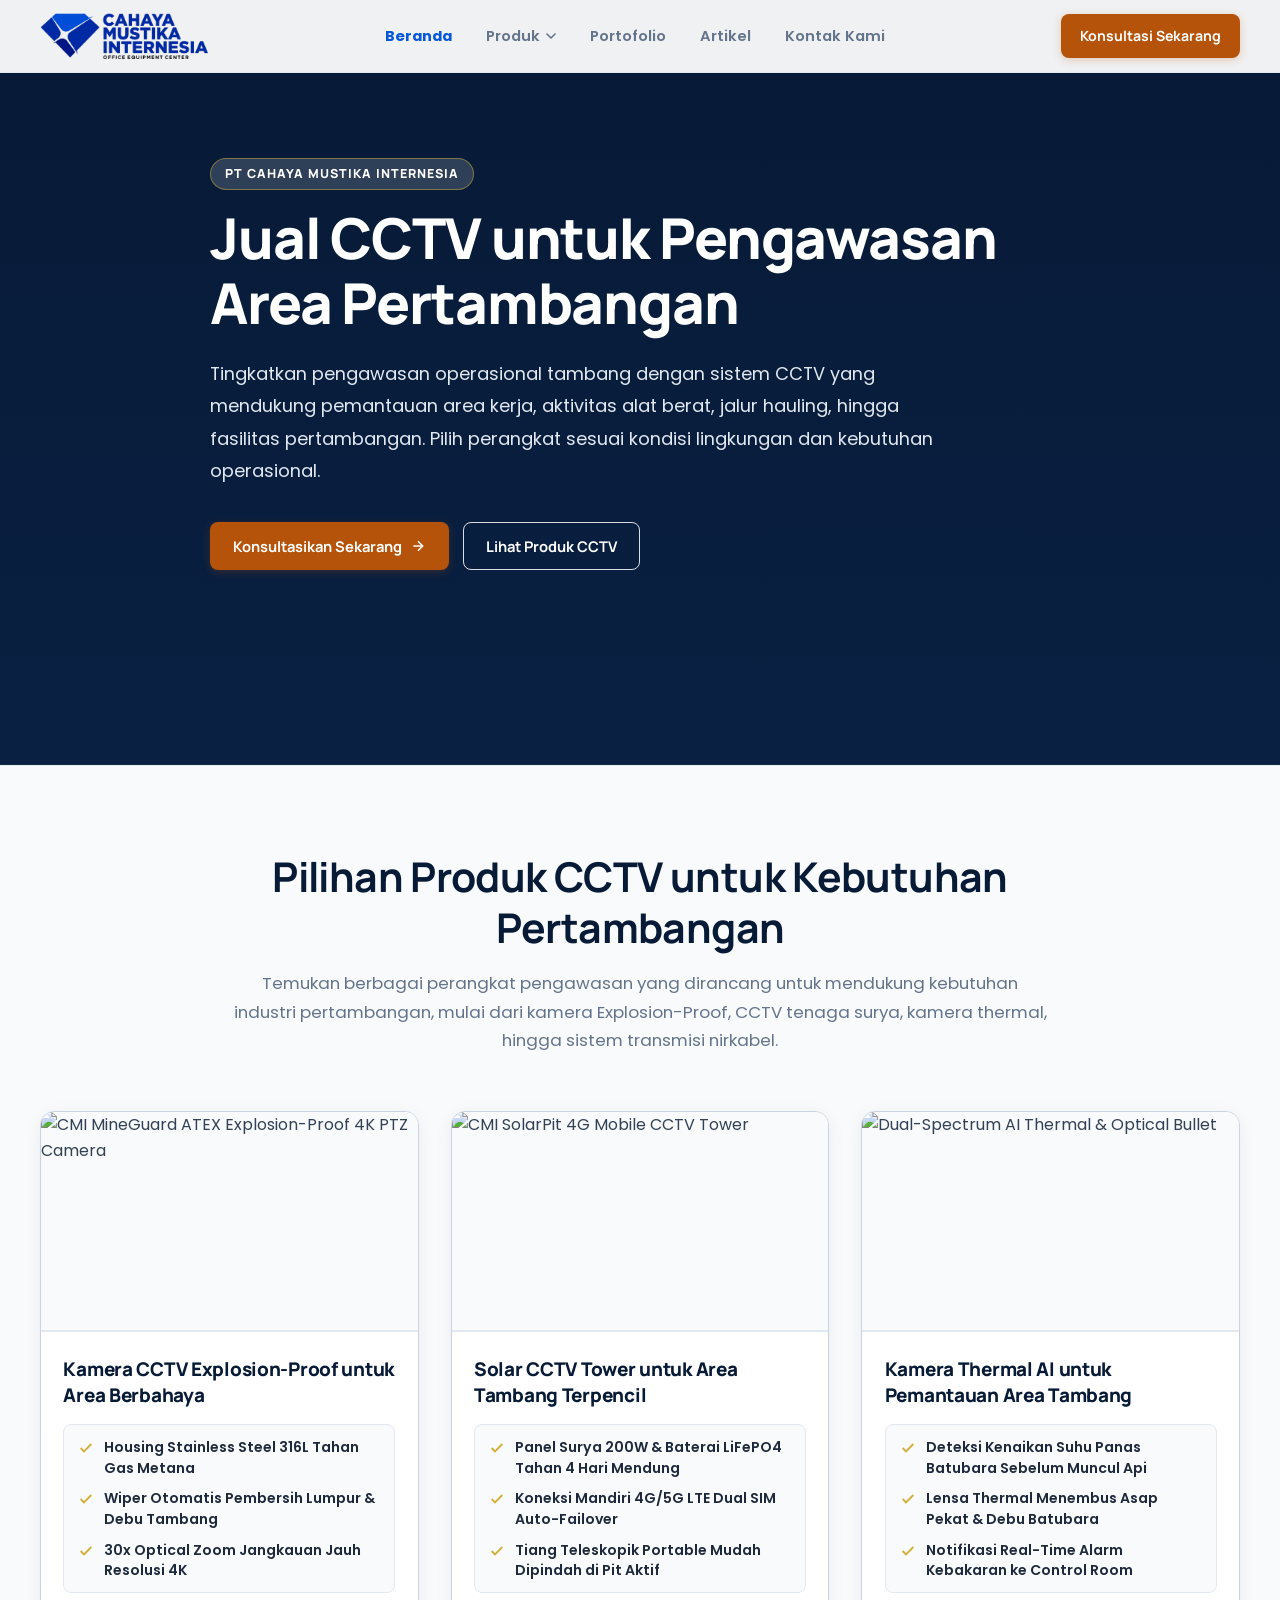
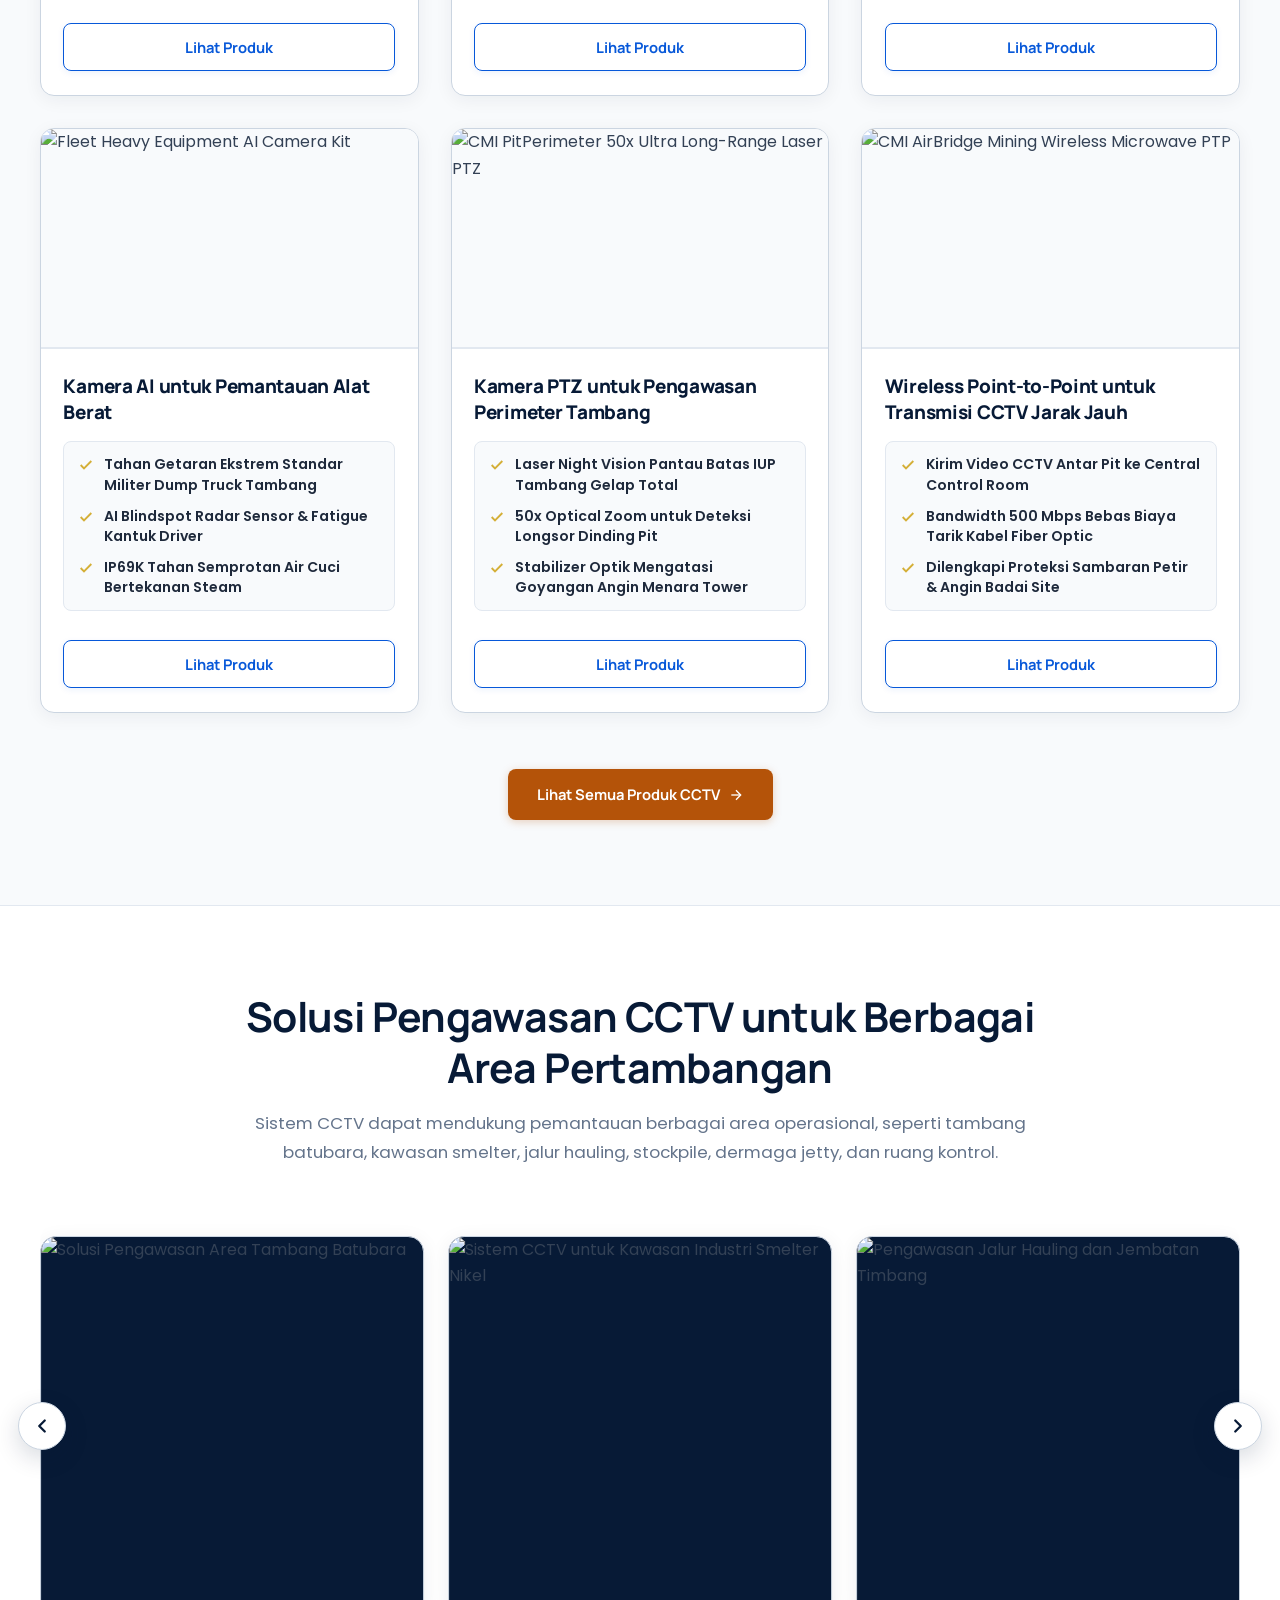
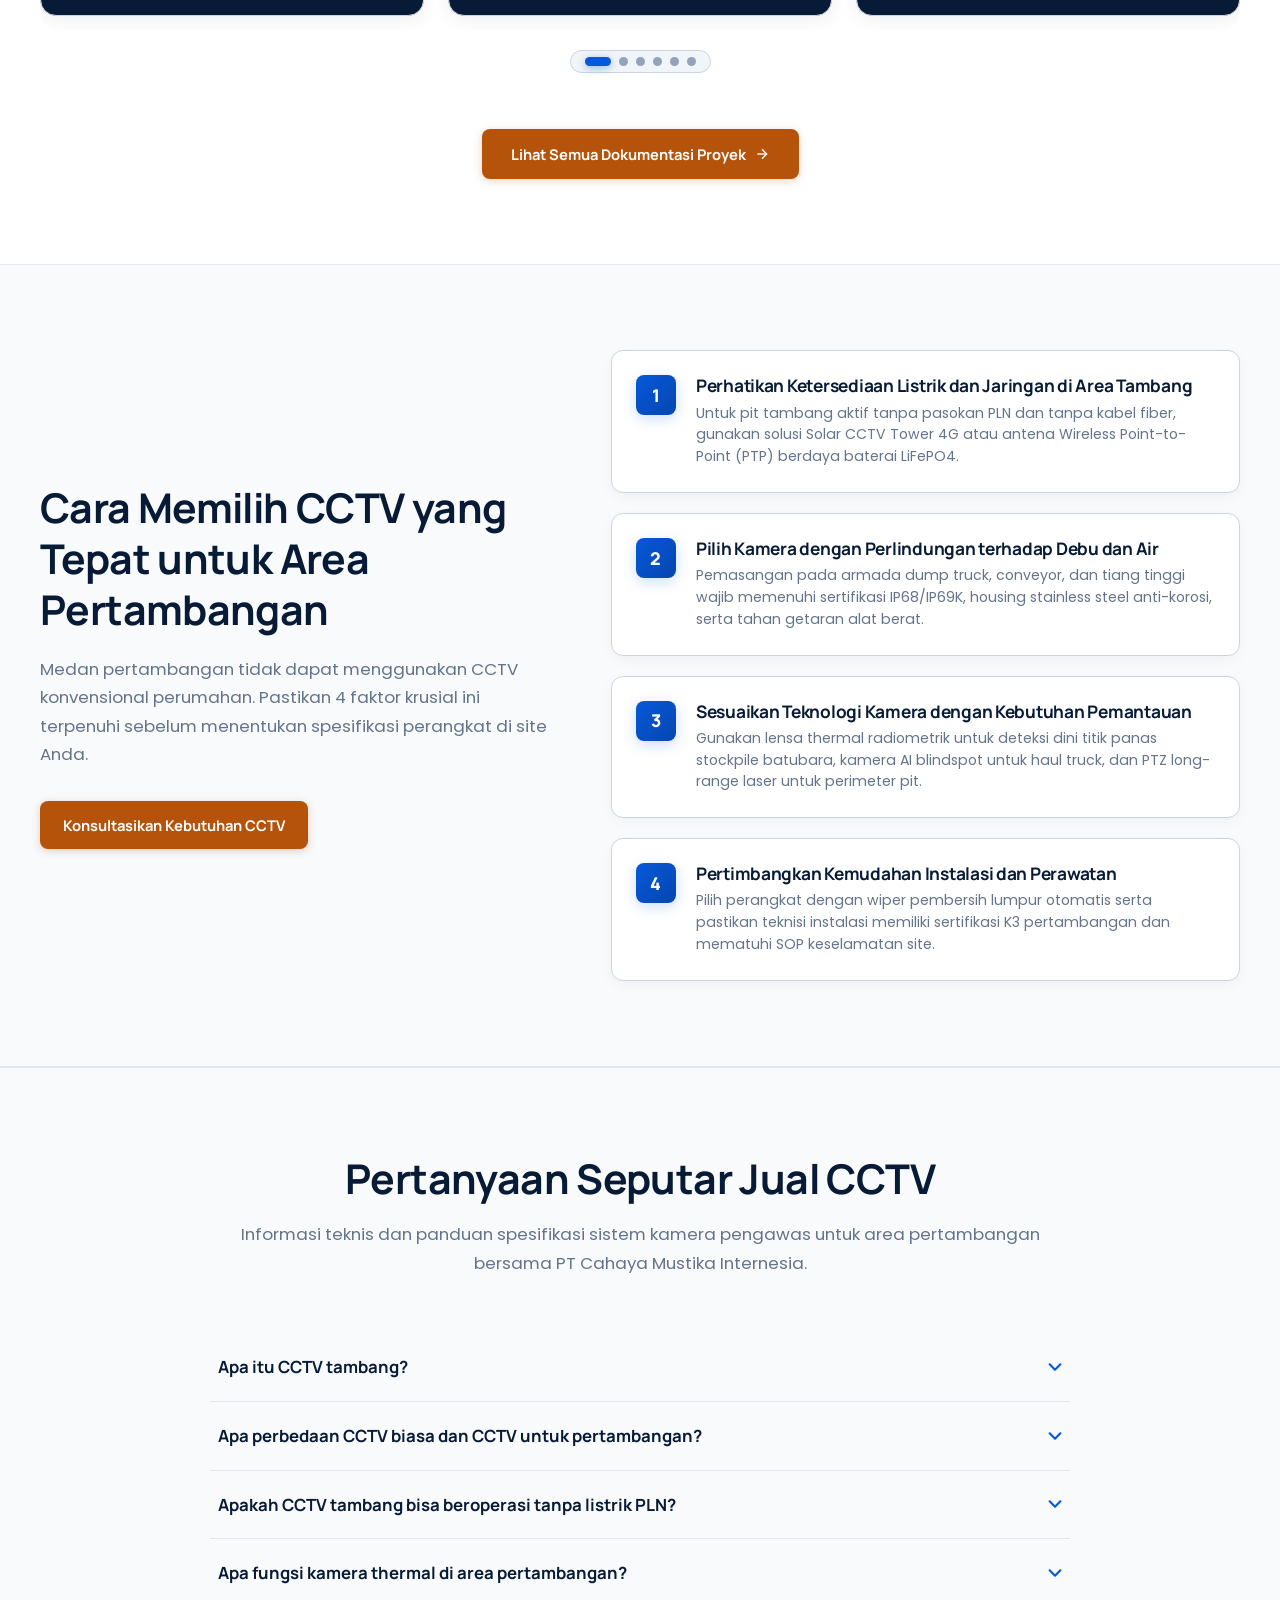
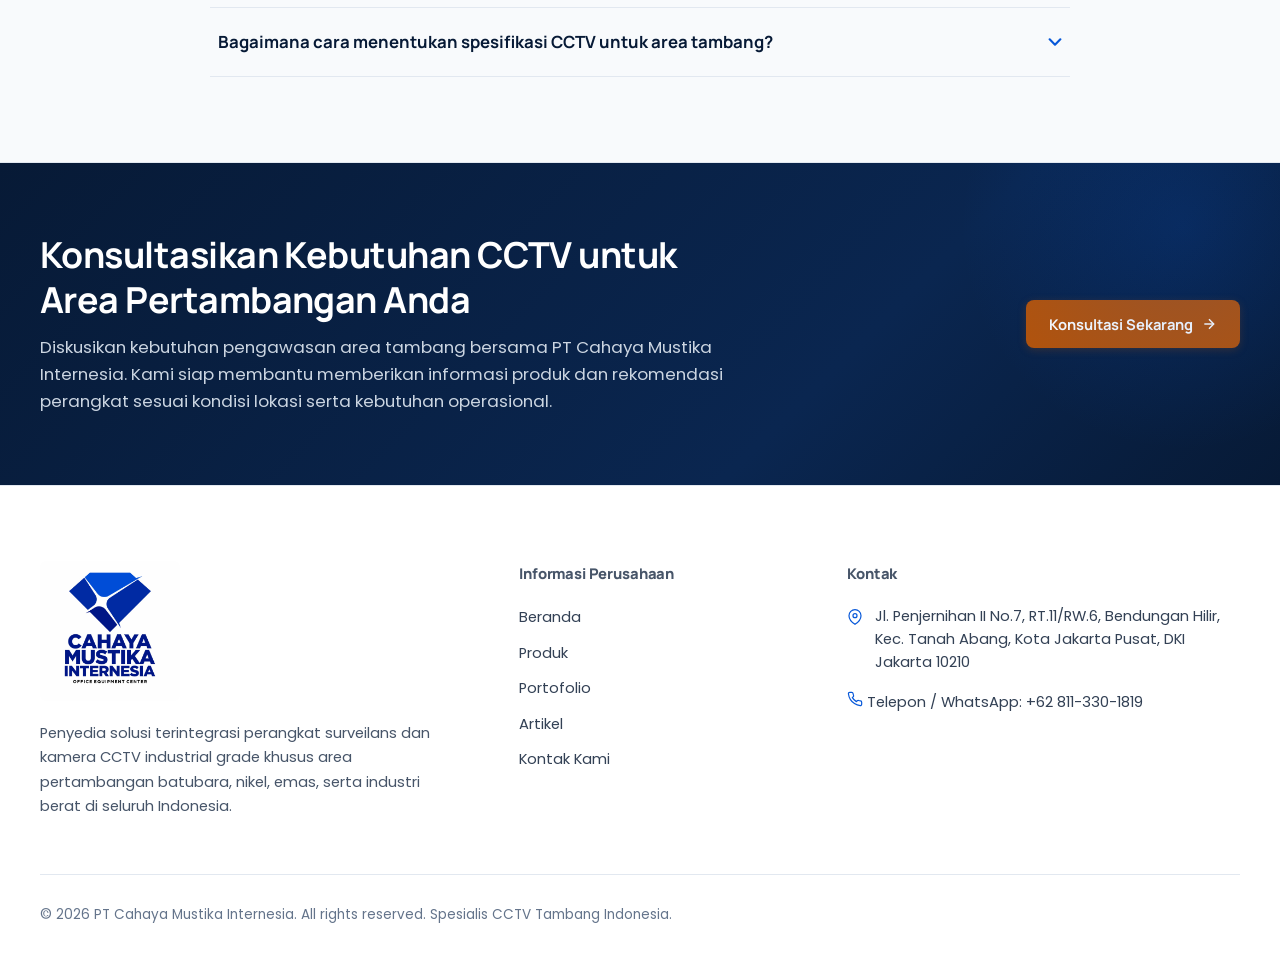
==== commit d6014882: "Update Website CCTV" ====
--- a/index.html
+++ b/index.html
@@ -127,7 +127,7 @@
                 </li>
               </ul>
               <div class="product-footer">
-                <a href="product-detail.html?id=prod-1" class="btn btn-p btn-sm" style="width: 100%; text-align: center;">Detail Produk</a>
+                <a href="product-detail.html?id=prod-1" class="btn btn-p btn-sm" style="width: 100%; text-align: center;">Lihat Produk</a>
               </div>
             </div>
           </div>
@@ -154,7 +154,7 @@
                 </li>
               </ul>
               <div class="product-footer">
-                <a href="product-detail.html?id=prod-2" class="btn btn-p btn-sm" style="width: 100%; text-align: center;">Detail Produk</a>
+                <a href="product-detail.html?id=prod-2" class="btn btn-p btn-sm" style="width: 100%; text-align: center;">Lihat Produk</a>
               </div>
             </div>
           </div>
@@ -181,7 +181,7 @@
                 </li>
               </ul>
               <div class="product-footer">
-                <a href="product-detail.html?id=prod-3" class="btn btn-p btn-sm" style="width: 100%; text-align: center;">Detail Produk</a>
+                <a href="product-detail.html?id=prod-3" class="btn btn-p btn-sm" style="width: 100%; text-align: center;">Lihat Produk</a>
               </div>
             </div>
           </div>
@@ -208,7 +208,7 @@
                 </li>
               </ul>
               <div class="product-footer">
-                <a href="product-detail.html?id=prod-4" class="btn btn-p btn-sm" style="width: 100%; text-align: center;">Detail Produk</a>
+                <a href="product-detail.html?id=prod-4" class="btn btn-p btn-sm" style="width: 100%; text-align: center;">Lihat Produk</a>
               </div>
             </div>
           </div>
@@ -235,7 +235,7 @@
                 </li>
               </ul>
               <div class="product-footer">
-                <a href="product-detail.html?id=prod-5" class="btn btn-p btn-sm" style="width: 100%; text-align: center;">Detail Produk</a>
+                <a href="product-detail.html?id=prod-5" class="btn btn-p btn-sm" style="width: 100%; text-align: center;">Lihat Produk</a>
               </div>
             </div>
           </div>
@@ -262,7 +262,7 @@
                 </li>
               </ul>
               <div class="product-footer">
-                <a href="product-detail.html?id=prod-7" class="btn btn-p btn-sm" style="width: 100%; text-align: center;">Detail Produk</a>
+                <a href="product-detail.html?id=prod-7" class="btn btn-p btn-sm" style="width: 100%; text-align: center;">Lihat Produk</a>
               </div>
             </div>
           </div>
--- a/css/style.css
+++ b/css/style.css
@@ -318,8 +318,8 @@
    BUTTONS (Safety Orange, Industrial Blue, Deep Navy, Transparan, WhatsApp)
    Sesuai Panduan Pewarnaan PDF:
    - Konsultasi Sekarang / Hubungi Kami: Background #B45309, Hover #92400E
-   - Detail Produk: Background #0758D9, Hover #0645AD
-   - Lihat Produk / Proyek: Background #071A36, Hover #0758D9
+   - Lihat Produk: Background #FFFFFF, Tulisan & Border #0758D9, Hover #EFF6FF
+   - Lihat Proyek / Selengkapnya: Background #071A36, Hover #0758D9
    - WhatsApp: Background #25D366, Hover #128C7E
    ========================================================================== */
 .btn {
@@ -410,26 +410,32 @@
   box-shadow: 0 6px 18px rgba(7, 88, 217, 0.25);
 }
 
-/* Industrial Blue Button (PDF: Detail Produk) */
+/* Button Lihat Produk (Background Putih, Tulisan Biru Industri #0758D9) */
 .btn-p,
 .btn-detail {
-  background: #0758D9;
-  color: #FFFFFF;
+  background: #FFFFFF !important;
+  color: #0758D9 !important;
   font-weight: 700;
-  border: 1px solid transparent;
+  border: 1.5px solid #0758D9 !important;
+  box-shadow: 0 2px 6px rgba(7, 88, 217, 0.08);
   transition: all 0.25s ease;
 }
 
 .btn-p:hover,
 .btn-detail:hover {
-  background: #0645AD;
-  color: #FFFFFF;
+  background: #EFF6FF !important;
+  color: #0645AD !important;
+  border-color: #0645AD !important;
   transform: translateY(-2px);
+  box-shadow: 0 4px 14px rgba(7, 88, 217, 0.18);
 }
 
 .btn-p:active,
 .btn-detail:active {
-  background: #05378A;
+  background: #DBEAFE !important;
+  color: #05378A !important;
+  border-color: #05378A !important;
+  transform: translateY(0);
 }
 
 /* Outline Buttons */
@@ -940,25 +946,30 @@
   width: 100%;
   text-align: center;
   justify-content: center;
-  background: #0758D9;
-  color: #FFFFFF;
+  background: #FFFFFF !important;
+  color: #0758D9 !important;
+  border: 1.5px solid #0758D9 !important;
   font-weight: 700;
   padding: 11px 18px;
   border-radius: 8px;
   font-size: 0.92rem;
-  box-shadow: 0 2px 8px rgba(7, 88, 217, 0.22);
-  transition: background 0.2s, transform 0.2s, box-shadow 0.2s;
+  box-shadow: 0 2px 6px rgba(7, 88, 217, 0.08);
+  transition: all 0.25s ease;
 }
 
 .product-footer .btn:hover {
-  background: #0645AD;
-  color: #FFFFFF;
+  background: #EFF6FF !important;
+  color: #0645AD !important;
+  border-color: #0645AD !important;
   transform: translateY(-2px);
-  box-shadow: 0 6px 16px rgba(7, 88, 217, 0.35);
+  box-shadow: 0 4px 14px rgba(7, 88, 217, 0.18);
 }
 
 .product-footer .btn:active {
-  background: #05378A;
+  background: #DBEAFE !important;
+  color: #05378A !important;
+  border-color: #05378A !important;
+  transform: translateY(0);
 }
 
 .more {
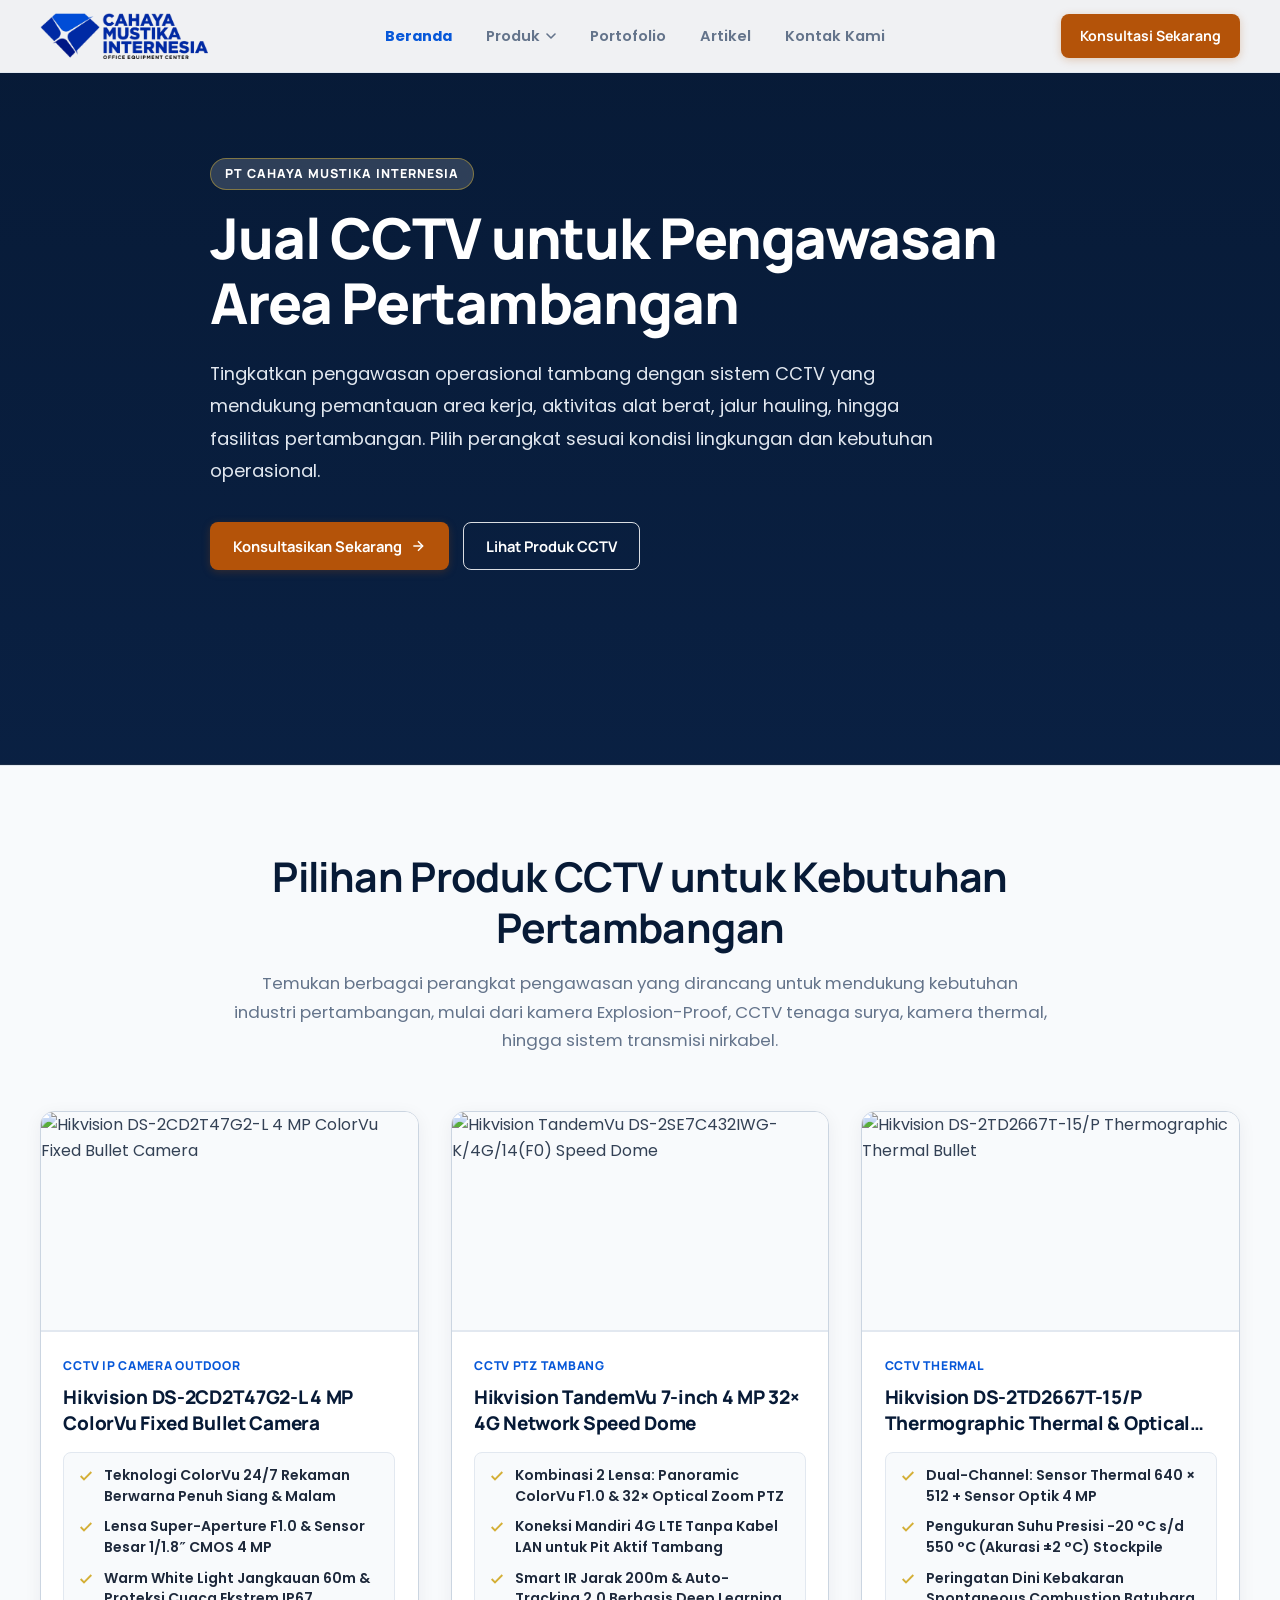
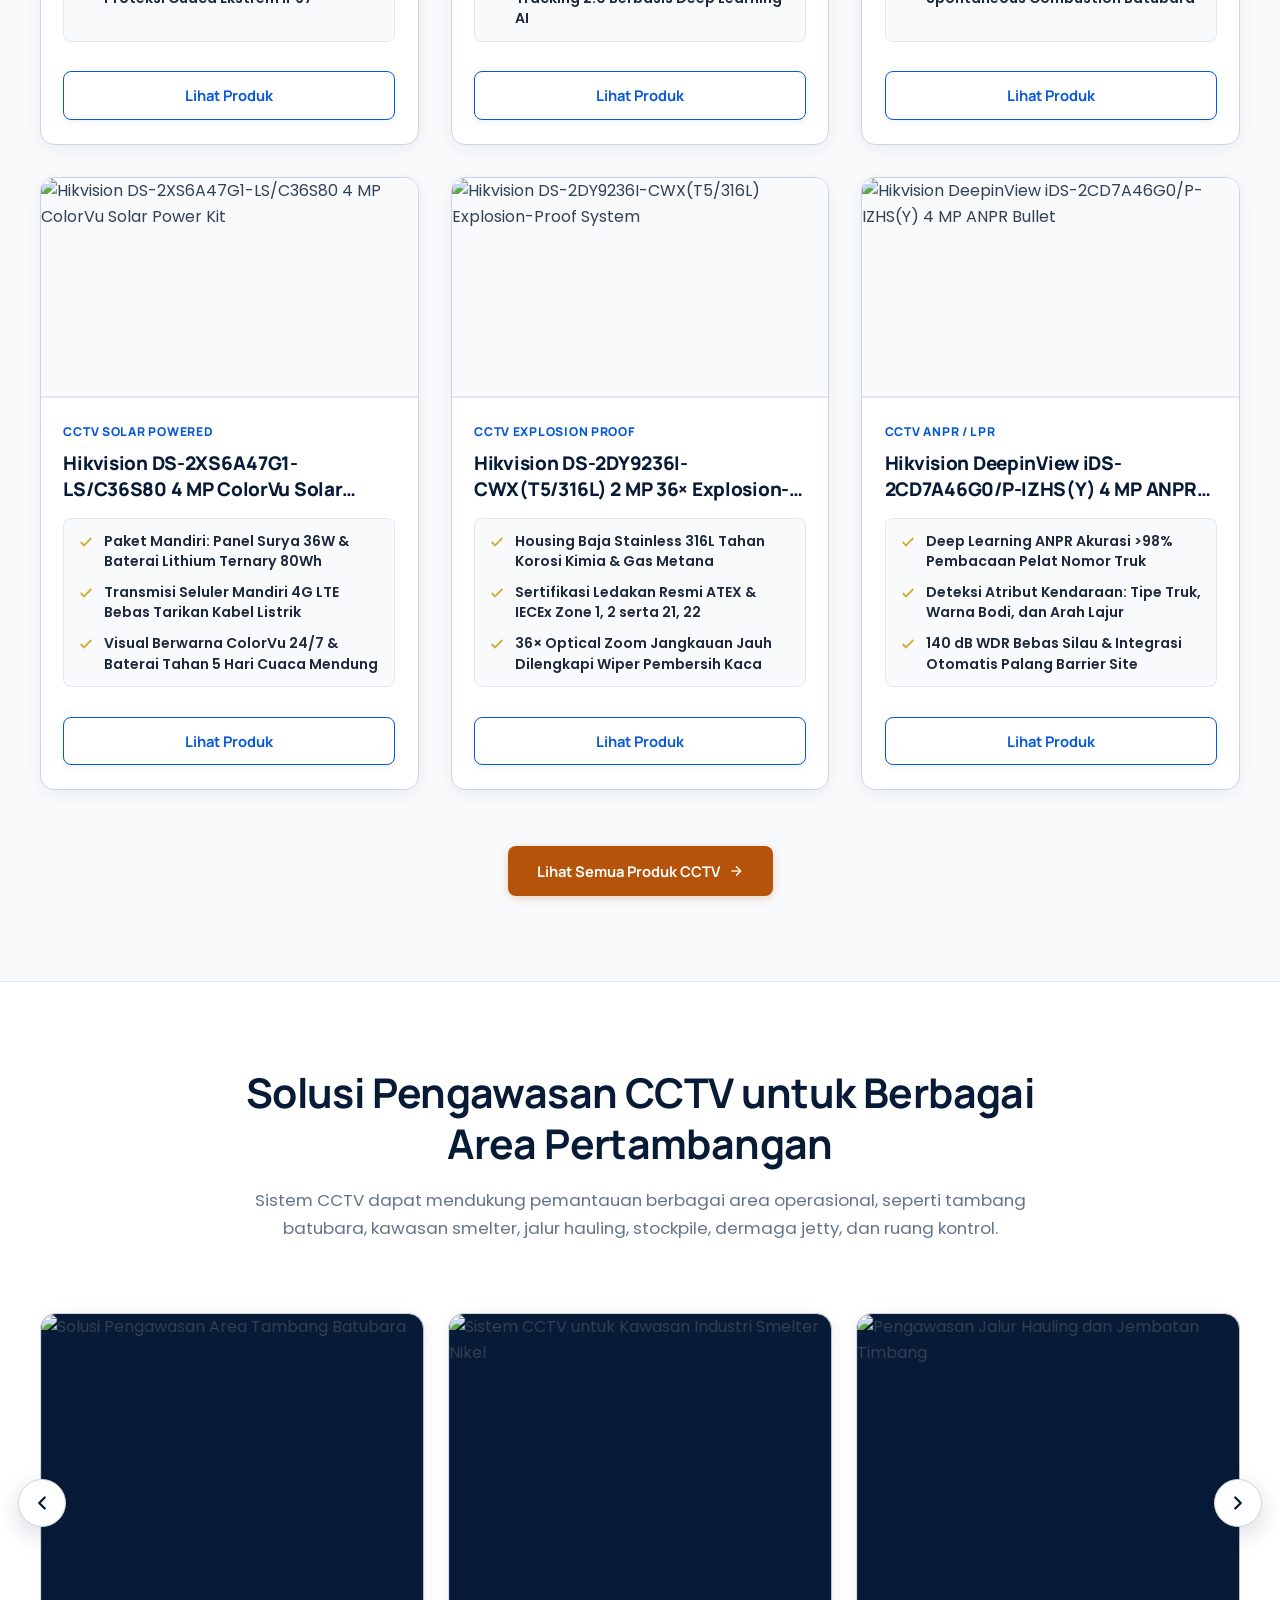
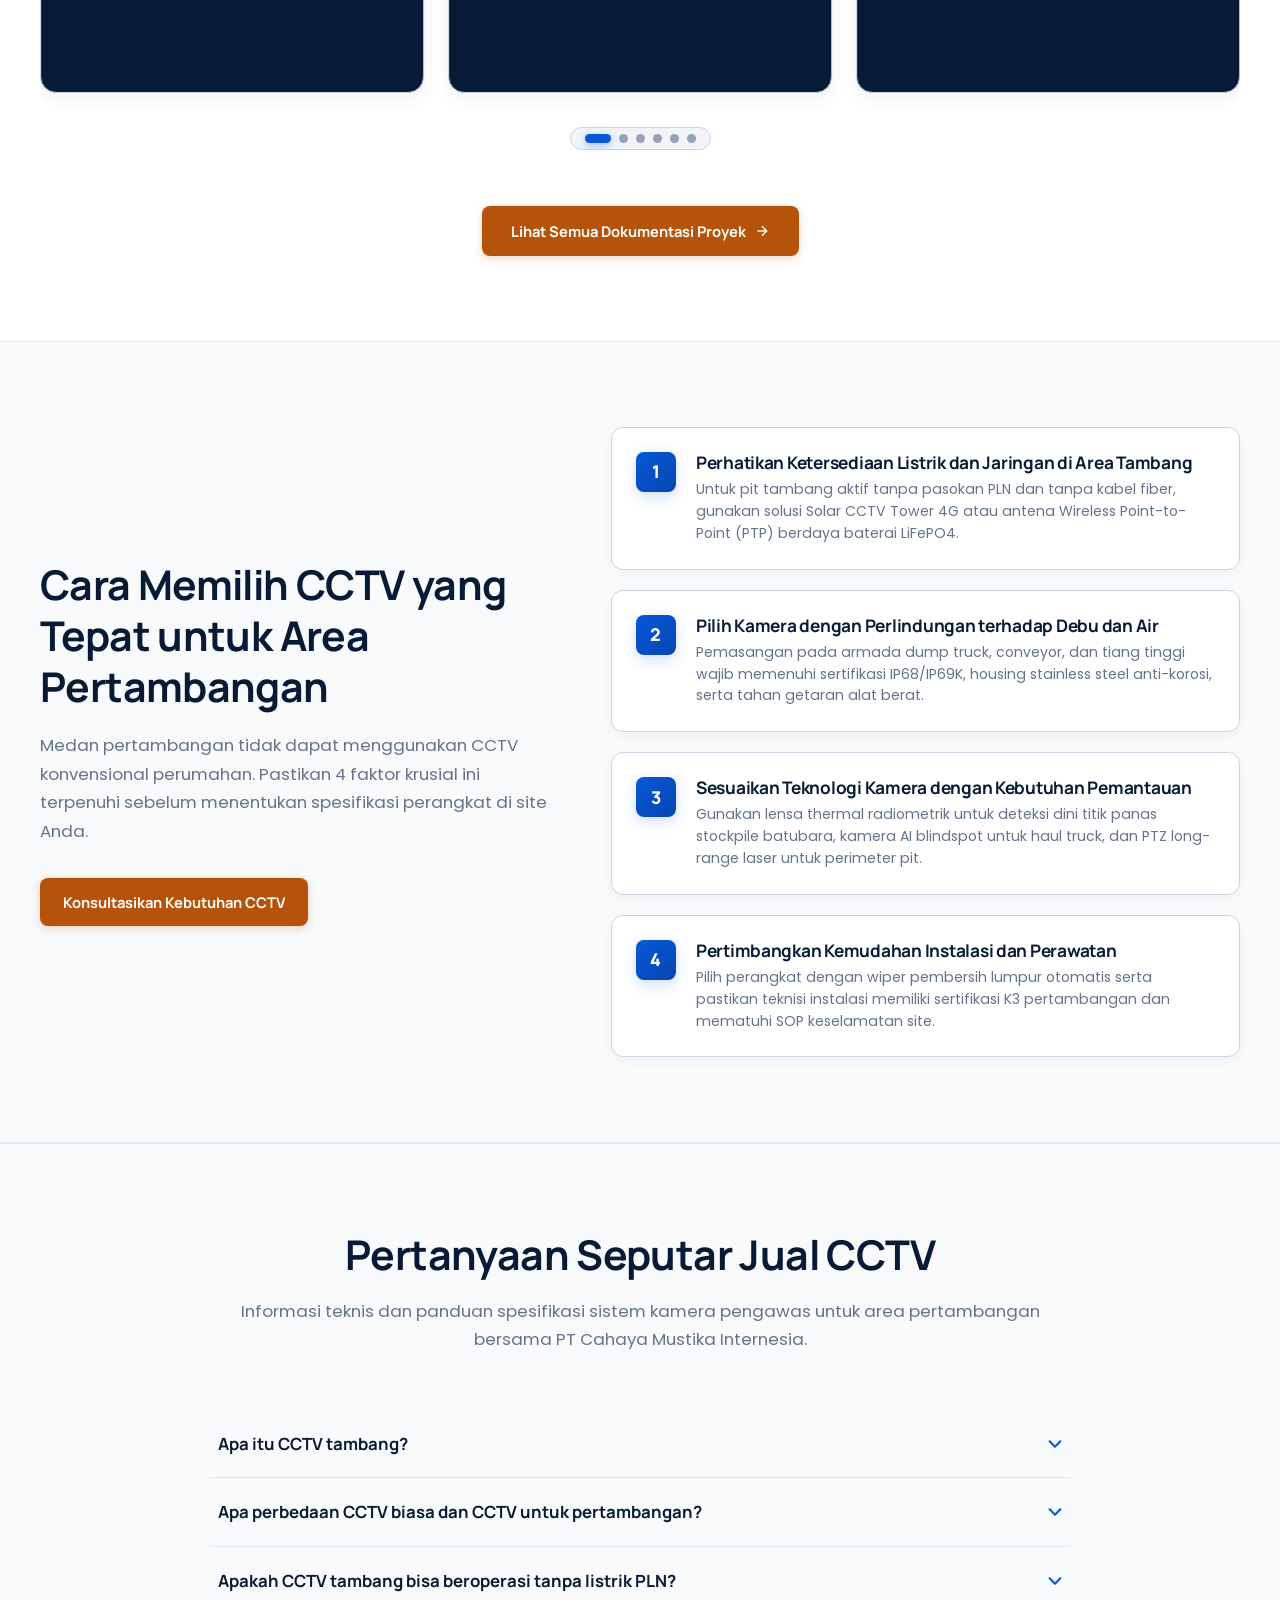
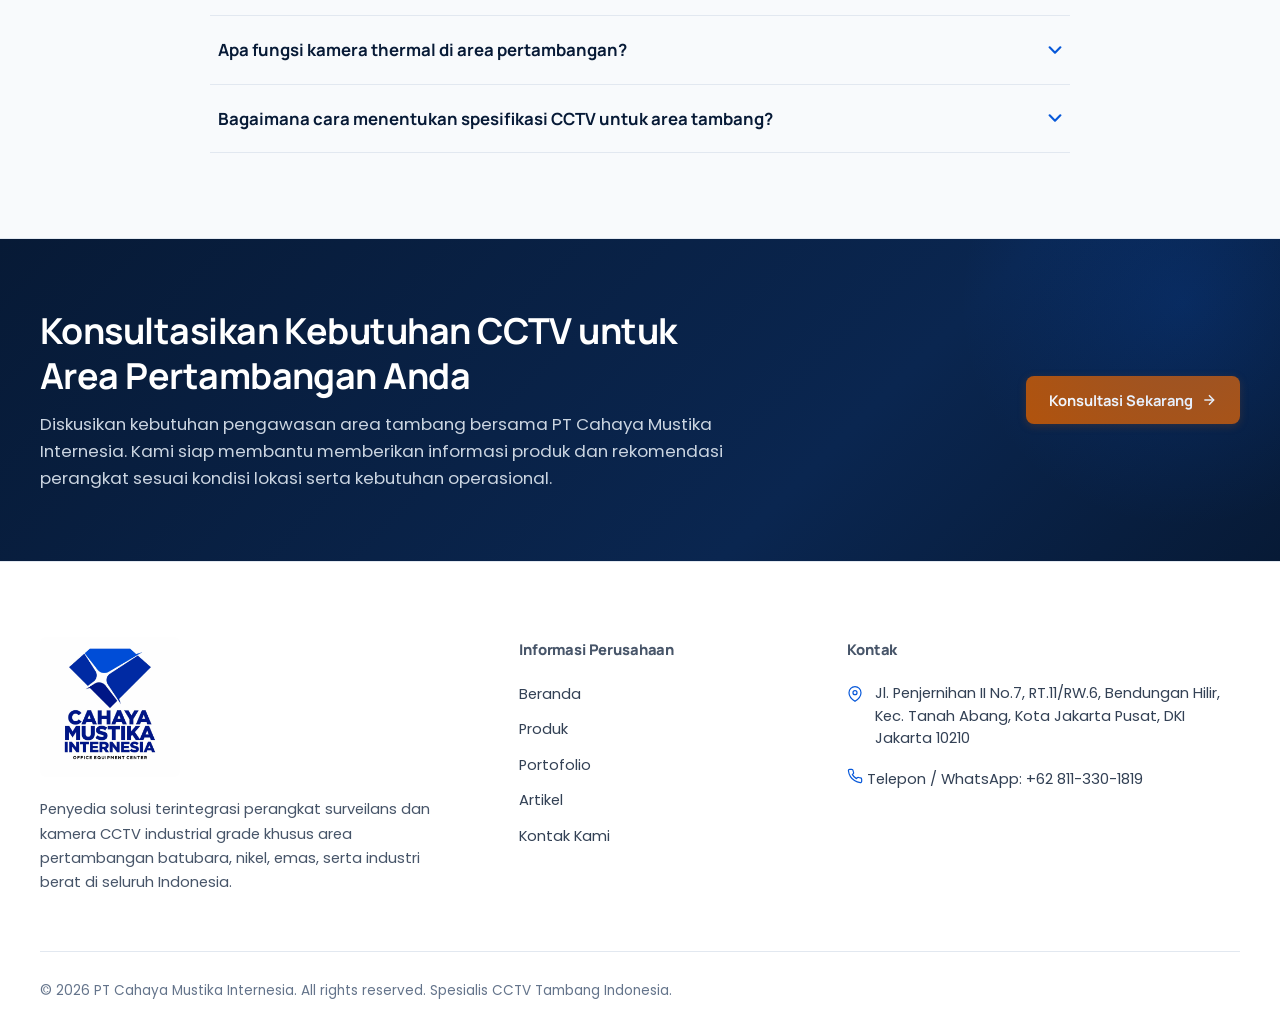
==== commit 2c91eb18: "Update Website CCTV" ====
--- a/index.html
+++ b/index.html
@@ -41,12 +41,12 @@
           </button>
           <div class="dd-list">
             <a href="products.html">Semua Produk</a>
-            <a href="products.html?cat=explosion-proof">CCTV Explosion-Proof (ATEX)</a>
-            <a href="products.html?cat=solar-tower">Solar Powered 4G Mobile Tower</a>
-            <a href="products.html?cat=thermal">Kamera Thermal Stockpile Batubara</a>
-            <a href="products.html?cat=fleet-ai">Kamera AI Alat Berat Haul Truck</a>
-            <a href="products.html?cat=long-range">Long-Range Laser PTZ (3KM)</a>
-            <a href="products.html?cat=transmisi">Wireless Microwave PTP & NVR</a>
+            <a href="products.html?cat=ip-camera">CCTV IP Camera Outdoor</a>
+            <a href="products.html?cat=ptz-tambang">CCTV PTZ Tambang</a>
+            <a href="products.html?cat=thermal">CCTV Thermal</a>
+            <a href="products.html?cat=solar-powered">CCTV Solar Powered</a>
+            <a href="products.html?cat=explosion-proof">CCTV Explosion Proof</a>
+            <a href="products.html?cat=anpr-lpr">CCTV ANPR / LPR</a>
           </div>
         </div>
 
@@ -105,164 +105,170 @@
         </div>
 
         <div class="pgrid">
-          <!-- Product 1 -->
+          <!-- Product 1: CCTV IP Camera Outdoor -->
           <div class="product-card">
             <div class="product-image-box">
-              <img src="https://images.unsplash.com/photo-1582139329536-e7284fece509?auto=format&fit=crop&w=800&q=80" alt="CMI MineGuard ATEX Explosion-Proof 4K PTZ Camera" loading="lazy">
+              <img src="https://images.unsplash.com/photo-1582139329536-e7284fece509?auto=format&fit=crop&w=800&q=80" alt="Hikvision DS-2CD2T47G2-L 4 MP ColorVu Fixed Bullet Camera" loading="lazy">
             </div>
             <div class="product-body">
-              <h3 class="product-title">Kamera CCTV Explosion-Proof untuk Area Berbahaya</h3>
+              <span class="product-mining-tag">CCTV IP Camera Outdoor</span>
+              <h3 class="product-title">Hikvision DS-2CD2T47G2-L 4 MP ColorVu Fixed Bullet Camera</h3>
               <ul class="product-specs-list">
                 <li class="spec-item">
                   <svg width="15" height="15" viewBox="0 0 24 24" fill="none" stroke="currentColor" stroke-width="2.5"><polyline points="20 6 9 17 4 12"/></svg>
-                  <span>Housing Stainless Steel 316L Tahan Gas Metana</span>
-                </li>
-                <li class="spec-item">
-                  <svg width="15" height="15" viewBox="0 0 24 24" fill="none" stroke="currentColor" stroke-width="2.5"><polyline points="20 6 9 17 4 12"/></svg>
-                  <span>Wiper Otomatis Pembersih Lumpur & Debu Tambang</span>
-                </li>
-                <li class="spec-item">
-                  <svg width="15" height="15" viewBox="0 0 24 24" fill="none" stroke="currentColor" stroke-width="2.5"><polyline points="20 6 9 17 4 12"/></svg>
-                  <span>30x Optical Zoom Jangkauan Jauh Resolusi 4K</span>
+                  <span>Teknologi ColorVu 24/7 Rekaman Berwarna Penuh Siang & Malam</span>
+                </li>
+                <li class="spec-item">
+                  <svg width="15" height="15" viewBox="0 0 24 24" fill="none" stroke="currentColor" stroke-width="2.5"><polyline points="20 6 9 17 4 12"/></svg>
+                  <span>Lensa Super-Aperture F1.0 & Sensor Besar 1/1.8″ CMOS 4 MP</span>
+                </li>
+                <li class="spec-item">
+                  <svg width="15" height="15" viewBox="0 0 24 24" fill="none" stroke="currentColor" stroke-width="2.5"><polyline points="20 6 9 17 4 12"/></svg>
+                  <span>Warm White Light Jangkauan 60m & Proteksi Cuaca Ekstrem IP67</span>
                 </li>
               </ul>
               <div class="product-footer">
-                <a href="product-detail.html?id=prod-1" class="btn btn-p btn-sm" style="width: 100%; text-align: center;">Lihat Produk</a>
-              </div>
-            </div>
-          </div>
-
-          <!-- Product 2 -->
+                <a href="product-detail.html?id=ds-2cd2t47g2-l" class="btn btn-p btn-sm" style="width: 100%; text-align: center;">Lihat Produk</a>
+              </div>
+            </div>
+          </div>
+
+          <!-- Product 2: CCTV PTZ Tambang -->
           <div class="product-card">
             <div class="product-image-box">
-              <img src="https://images.unsplash.com/photo-1508614589041-895b88991e3e?auto=format&fit=crop&w=800&q=80" alt="CMI SolarPit 4G Mobile CCTV Tower" loading="lazy">
+              <img src="https://images.unsplash.com/photo-1528310263766-d7e14ecbc600?auto=format&fit=crop&w=800&q=80" alt="Hikvision TandemVu DS-2SE7C432IWG-K/4G/14(F0) Speed Dome" loading="lazy">
             </div>
             <div class="product-body">
-              <h3 class="product-title">Solar CCTV Tower untuk Area Tambang Terpencil</h3>
+              <span class="product-mining-tag">CCTV PTZ Tambang</span>
+              <h3 class="product-title">Hikvision TandemVu 7-inch 4 MP 32× 4G Network Speed Dome</h3>
               <ul class="product-specs-list">
                 <li class="spec-item">
                   <svg width="15" height="15" viewBox="0 0 24 24" fill="none" stroke="currentColor" stroke-width="2.5"><polyline points="20 6 9 17 4 12"/></svg>
-                  <span>Panel Surya 200W & Baterai LiFePO4 Tahan 4 Hari Mendung</span>
-                </li>
-                <li class="spec-item">
-                  <svg width="15" height="15" viewBox="0 0 24 24" fill="none" stroke="currentColor" stroke-width="2.5"><polyline points="20 6 9 17 4 12"/></svg>
-                  <span>Koneksi Mandiri 4G/5G LTE Dual SIM Auto-Failover</span>
-                </li>
-                <li class="spec-item">
-                  <svg width="15" height="15" viewBox="0 0 24 24" fill="none" stroke="currentColor" stroke-width="2.5"><polyline points="20 6 9 17 4 12"/></svg>
-                  <span>Tiang Teleskopik Portable Mudah Dipindah di Pit Aktif</span>
+                  <span>Kombinasi 2 Lensa: Panoramic ColorVu F1.0 & 32× Optical Zoom PTZ</span>
+                </li>
+                <li class="spec-item">
+                  <svg width="15" height="15" viewBox="0 0 24 24" fill="none" stroke="currentColor" stroke-width="2.5"><polyline points="20 6 9 17 4 12"/></svg>
+                  <span>Koneksi Mandiri 4G LTE Tanpa Kabel LAN untuk Pit Aktif Tambang</span>
+                </li>
+                <li class="spec-item">
+                  <svg width="15" height="15" viewBox="0 0 24 24" fill="none" stroke="currentColor" stroke-width="2.5"><polyline points="20 6 9 17 4 12"/></svg>
+                  <span>Smart IR Jarak 200m & Auto-Tracking 2.0 Berbasis Deep Learning AI</span>
                 </li>
               </ul>
               <div class="product-footer">
-                <a href="product-detail.html?id=prod-2" class="btn btn-p btn-sm" style="width: 100%; text-align: center;">Lihat Produk</a>
-              </div>
-            </div>
-          </div>
-
-          <!-- Product 3 -->
+                <a href="product-detail.html?id=ds-2se7c432iwg-k-4g-14-f0" class="btn btn-p btn-sm" style="width: 100%; text-align: center;">Lihat Produk</a>
+              </div>
+            </div>
+          </div>
+
+          <!-- Product 3: CCTV Thermal -->
           <div class="product-card">
             <div class="product-image-box">
-              <img src="https://images.unsplash.com/photo-1557597774-9d273605dfa9?auto=format&fit=crop&w=800&q=80" alt="Dual-Spectrum AI Thermal & Optical Bullet" loading="lazy">
+              <img src="https://images.unsplash.com/photo-1557597774-9d273605dfa9?auto=format&fit=crop&w=800&q=80" alt="Hikvision DS-2TD2667T-15/P Thermographic Thermal Bullet" loading="lazy">
             </div>
             <div class="product-body">
-              <h3 class="product-title">Kamera Thermal AI untuk Pemantauan Area Tambang</h3>
+              <span class="product-mining-tag">CCTV Thermal</span>
+              <h3 class="product-title">Hikvision DS-2TD2667T-15/P Thermographic Thermal & Optical Bullet</h3>
               <ul class="product-specs-list">
                 <li class="spec-item">
                   <svg width="15" height="15" viewBox="0 0 24 24" fill="none" stroke="currentColor" stroke-width="2.5"><polyline points="20 6 9 17 4 12"/></svg>
-                  <span>Deteksi Kenaikan Suhu Panas Batubara Sebelum Muncul Api</span>
-                </li>
-                <li class="spec-item">
-                  <svg width="15" height="15" viewBox="0 0 24 24" fill="none" stroke="currentColor" stroke-width="2.5"><polyline points="20 6 9 17 4 12"/></svg>
-                  <span>Lensa Thermal Menembus Asap Pekat & Debu Batubara</span>
-                </li>
-                <li class="spec-item">
-                  <svg width="15" height="15" viewBox="0 0 24 24" fill="none" stroke="currentColor" stroke-width="2.5"><polyline points="20 6 9 17 4 12"/></svg>
-                  <span>Notifikasi Real-Time Alarm Kebakaran ke Control Room</span>
+                  <span>Dual-Channel: Sensor Thermal 640 × 512 + Sensor Optik 4 MP</span>
+                </li>
+                <li class="spec-item">
+                  <svg width="15" height="15" viewBox="0 0 24 24" fill="none" stroke="currentColor" stroke-width="2.5"><polyline points="20 6 9 17 4 12"/></svg>
+                  <span>Pengukuran Suhu Presisi -20 °C s/d 550 °C (Akurasi ±2 °C) Stockpile</span>
+                </li>
+                <li class="spec-item">
+                  <svg width="15" height="15" viewBox="0 0 24 24" fill="none" stroke="currentColor" stroke-width="2.5"><polyline points="20 6 9 17 4 12"/></svg>
+                  <span>Peringatan Dini Kebakaran Spontaneous Combustion Batubara</span>
                 </li>
               </ul>
               <div class="product-footer">
-                <a href="product-detail.html?id=prod-3" class="btn btn-p btn-sm" style="width: 100%; text-align: center;">Lihat Produk</a>
-              </div>
-            </div>
-          </div>
-
-          <!-- Product 4 -->
+                <a href="product-detail.html?id=ds-2td2667t-15-p" class="btn btn-p btn-sm" style="width: 100%; text-align: center;">Lihat Produk</a>
+              </div>
+            </div>
+          </div>
+
+          <!-- Product 4: CCTV Solar Powered -->
           <div class="product-card">
             <div class="product-image-box">
-              <img src="https://images.unsplash.com/photo-1578328819058-b69f3a3b0f6b?auto=format&fit=crop&w=800&q=80" alt="Fleet Heavy Equipment AI Camera Kit" loading="lazy">
+              <img src="https://images.unsplash.com/photo-1508614589041-895b88991e3e?auto=format&fit=crop&w=800&q=80" alt="Hikvision DS-2XS6A47G1-LS/C36S80 4 MP ColorVu Solar Power Kit" loading="lazy">
             </div>
             <div class="product-body">
-              <h3 class="product-title">Kamera AI untuk Pemantauan Alat Berat</h3>
+              <span class="product-mining-tag">CCTV Solar Powered</span>
+              <h3 class="product-title">Hikvision DS-2XS6A47G1-LS/C36S80 4 MP ColorVu Solar Power Kit</h3>
               <ul class="product-specs-list">
                 <li class="spec-item">
                   <svg width="15" height="15" viewBox="0 0 24 24" fill="none" stroke="currentColor" stroke-width="2.5"><polyline points="20 6 9 17 4 12"/></svg>
-                  <span>Tahan Getaran Ekstrem Standar Militer Dump Truck Tambang</span>
-                </li>
-                <li class="spec-item">
-                  <svg width="15" height="15" viewBox="0 0 24 24" fill="none" stroke="currentColor" stroke-width="2.5"><polyline points="20 6 9 17 4 12"/></svg>
-                  <span>AI Blindspot Radar Sensor & Fatigue Kantuk Driver</span>
-                </li>
-                <li class="spec-item">
-                  <svg width="15" height="15" viewBox="0 0 24 24" fill="none" stroke="currentColor" stroke-width="2.5"><polyline points="20 6 9 17 4 12"/></svg>
-                  <span>IP69K Tahan Semprotan Air Cuci Bertekanan Steam</span>
+                  <span>Paket Mandiri: Panel Surya 36W & Baterai Lithium Ternary 80Wh</span>
+                </li>
+                <li class="spec-item">
+                  <svg width="15" height="15" viewBox="0 0 24 24" fill="none" stroke="currentColor" stroke-width="2.5"><polyline points="20 6 9 17 4 12"/></svg>
+                  <span>Transmisi Seluler Mandiri 4G LTE Bebas Tarikan Kabel Listrik</span>
+                </li>
+                <li class="spec-item">
+                  <svg width="15" height="15" viewBox="0 0 24 24" fill="none" stroke="currentColor" stroke-width="2.5"><polyline points="20 6 9 17 4 12"/></svg>
+                  <span>Visual Berwarna ColorVu 24/7 & Baterai Tahan 5 Hari Cuaca Mendung</span>
                 </li>
               </ul>
               <div class="product-footer">
-                <a href="product-detail.html?id=prod-4" class="btn btn-p btn-sm" style="width: 100%; text-align: center;">Lihat Produk</a>
-              </div>
-            </div>
-          </div>
-
-          <!-- Product 5 -->
+                <a href="product-detail.html?id=ds-2xs6a47g1-ls-c36s80" class="btn btn-p btn-sm" style="width: 100%; text-align: center;">Lihat Produk</a>
+              </div>
+            </div>
+          </div>
+
+          <!-- Product 5: CCTV Explosion Proof -->
           <div class="product-card">
             <div class="product-image-box">
-              <img src="https://images.unsplash.com/photo-1541888946425-d0fbb186c5f7?auto=format&fit=crop&w=800&q=80" alt="CMI PitPerimeter 50x Ultra Long-Range Laser PTZ" loading="lazy">
+              <img src="https://images.unsplash.com/photo-1504917599217-d4dc5ebe6122?auto=format&fit=crop&w=800&q=80" alt="Hikvision DS-2DY9236I-CWX(T5/316L) Explosion-Proof System" loading="lazy">
             </div>
             <div class="product-body">
-              <h3 class="product-title">Kamera PTZ untuk Pengawasan Perimeter Tambang</h3>
+              <span class="product-mining-tag">CCTV Explosion Proof</span>
+              <h3 class="product-title">Hikvision DS-2DY9236I-CWX(T5/316L) 2 MP 36× Explosion-Proof System</h3>
               <ul class="product-specs-list">
                 <li class="spec-item">
                   <svg width="15" height="15" viewBox="0 0 24 24" fill="none" stroke="currentColor" stroke-width="2.5"><polyline points="20 6 9 17 4 12"/></svg>
-                  <span>Laser Night Vision Pantau Batas IUP Tambang Gelap Total</span>
-                </li>
-                <li class="spec-item">
-                  <svg width="15" height="15" viewBox="0 0 24 24" fill="none" stroke="currentColor" stroke-width="2.5"><polyline points="20 6 9 17 4 12"/></svg>
-                  <span>50x Optical Zoom untuk Deteksi Longsor Dinding Pit</span>
-                </li>
-                <li class="spec-item">
-                  <svg width="15" height="15" viewBox="0 0 24 24" fill="none" stroke="currentColor" stroke-width="2.5"><polyline points="20 6 9 17 4 12"/></svg>
-                  <span>Stabilizer Optik Mengatasi Goyangan Angin Menara Tower</span>
+                  <span>Housing Baja Stainless 316L Tahan Korosi Kimia & Gas Metana</span>
+                </li>
+                <li class="spec-item">
+                  <svg width="15" height="15" viewBox="0 0 24 24" fill="none" stroke="currentColor" stroke-width="2.5"><polyline points="20 6 9 17 4 12"/></svg>
+                  <span>Sertifikasi Ledakan Resmi ATEX & IECEx Zone 1, 2 serta 21, 22</span>
+                </li>
+                <li class="spec-item">
+                  <svg width="15" height="15" viewBox="0 0 24 24" fill="none" stroke="currentColor" stroke-width="2.5"><polyline points="20 6 9 17 4 12"/></svg>
+                  <span>36× Optical Zoom Jangkauan Jauh Dilengkapi Wiper Pembersih Kaca</span>
                 </li>
               </ul>
               <div class="product-footer">
-                <a href="product-detail.html?id=prod-5" class="btn btn-p btn-sm" style="width: 100%; text-align: center;">Lihat Produk</a>
-              </div>
-            </div>
-          </div>
-
-          <!-- Product 6 -->
+                <a href="product-detail.html?id=ds-2dy9236i-cwx-t5-316l" class="btn btn-p btn-sm" style="width: 100%; text-align: center;">Lihat Produk</a>
+              </div>
+            </div>
+          </div>
+
+          <!-- Product 6: CCTV ANPR / LPR -->
           <div class="product-card">
             <div class="product-image-box">
-              <img src="https://images.unsplash.com/photo-1544197150-b99a580bb7a8?auto=format&fit=crop&w=800&q=80" alt="CMI AirBridge Mining Wireless Microwave PTP" loading="lazy">
+              <img src="https://images.unsplash.com/photo-1506521781263-d8422e82f27a?auto=format&fit=crop&w=800&q=80" alt="Hikvision DeepinView iDS-2CD7A46G0/P-IZHS(Y) 4 MP ANPR Bullet" loading="lazy">
             </div>
             <div class="product-body">
-              <h3 class="product-title">Wireless Point-to-Point untuk Transmisi CCTV Jarak Jauh</h3>
+              <span class="product-mining-tag">CCTV ANPR / LPR</span>
+              <h3 class="product-title">Hikvision DeepinView iDS-2CD7A46G0/P-IZHS(Y) 4 MP ANPR Bullet</h3>
               <ul class="product-specs-list">
                 <li class="spec-item">
                   <svg width="15" height="15" viewBox="0 0 24 24" fill="none" stroke="currentColor" stroke-width="2.5"><polyline points="20 6 9 17 4 12"/></svg>
-                  <span>Kirim Video CCTV Antar Pit ke Central Control Room</span>
-                </li>
-                <li class="spec-item">
-                  <svg width="15" height="15" viewBox="0 0 24 24" fill="none" stroke="currentColor" stroke-width="2.5"><polyline points="20 6 9 17 4 12"/></svg>
-                  <span>Bandwidth 500 Mbps Bebas Biaya Tarik Kabel Fiber Optic</span>
-                </li>
-                <li class="spec-item">
-                  <svg width="15" height="15" viewBox="0 0 24 24" fill="none" stroke="currentColor" stroke-width="2.5"><polyline points="20 6 9 17 4 12"/></svg>
-                  <span>Dilengkapi Proteksi Sambaran Petir & Angin Badai Site</span>
+                  <span>Deep Learning ANPR Akurasi >98% Pembacaan Pelat Nomor Truk</span>
+                </li>
+                <li class="spec-item">
+                  <svg width="15" height="15" viewBox="0 0 24 24" fill="none" stroke="currentColor" stroke-width="2.5"><polyline points="20 6 9 17 4 12"/></svg>
+                  <span>Deteksi Atribut Kendaraan: Tipe Truk, Warna Bodi, dan Arah Lajur</span>
+                </li>
+                <li class="spec-item">
+                  <svg width="15" height="15" viewBox="0 0 24 24" fill="none" stroke="currentColor" stroke-width="2.5"><polyline points="20 6 9 17 4 12"/></svg>
+                  <span>140 dB WDR Bebas Silau & Integrasi Otomatis Palang Barrier Site</span>
                 </li>
               </ul>
               <div class="product-footer">
-                <a href="product-detail.html?id=prod-7" class="btn btn-p btn-sm" style="width: 100%; text-align: center;">Lihat Produk</a>
+                <a href="product-detail.html?id=ids-2cd7a46g0-p-izhs-y" class="btn btn-p btn-sm" style="width: 100%; text-align: center;">Lihat Produk</a>
               </div>
             </div>
           </div>
--- a/css/style.css
+++ b/css/style.css
@@ -854,20 +854,7 @@
 }
 
 .product-badge-overlay {
-  position: absolute;
-  top: 12px;
-  left: 12px;
-  background: #071A36;
-  color: #FFFFFF;
-  border: 1px solid rgba(255, 255, 255, 0.25);
-  font-family: var(--font-heading);
-  font-size: 0.74rem;
-  font-weight: 700;
-  padding: 5px 12px;
-  border-radius: 6px;
-  letter-spacing: 0.03em;
-  z-index: 2;
-  box-shadow: 0 2px 8px rgba(0, 0, 0, 0.25);
+  display: none !important;
 }
 
 .product-body {
@@ -2437,3 +2424,437 @@
     font-size: 2.1rem;
   }
 }
+
+/* ==========================================================================
+   TECHNICAL DATASHEET TABLE (Hikvision Official Standards)
+   ========================================================================== */
+/* ==========================================================================
+   2-COLUMN SPECIFICATION LAYOUT (Menu di Kiri, Tabel Spesifikasi di Kanan)
+   ========================================================================== */
+.spec-layout-container {
+  display: grid;
+  grid-template-columns: 290px 1fr;
+  gap: 2rem;
+  align-items: flex-start;
+  margin-top: 1.5rem;
+}
+
+/* Left Sidebar Menu */
+.spec-sidebar {
+  position: sticky;
+  top: 90px;
+  background: #FFFFFF;
+  border: 1.5px solid #CBD5E1;
+  border-radius: 12px;
+  overflow: hidden;
+  box-shadow: 0 4px 18px rgba(7, 26, 54, 0.06);
+  z-index: 10;
+}
+
+.spec-sidebar-header {
+  background: #071A36;
+  color: #FFFFFF;
+  padding: 14px 18px;
+  display: flex;
+  align-items: center;
+  justify-content: space-between;
+  border-bottom: 2.5px solid #D4AF37;
+}
+
+.spec-sidebar-title {
+  font-family: var(--font-heading);
+  font-size: 0.96rem;
+  font-weight: 800;
+  letter-spacing: 0.02em;
+  display: flex;
+  align-items: center;
+  gap: 10px;
+  margin: 0;
+  color: #FFFFFF;
+}
+
+.spec-sidebar-title svg {
+  color: #D4AF37;
+  stroke: #D4AF37;
+  flex-shrink: 0;
+}
+
+.spec-search-box {
+  padding: 12px 14px;
+  background: #F8FAFC;
+  border-bottom: 1px solid #E2E8F0;
+}
+
+.spec-search-input {
+  width: 100%;
+  padding: 9px 12px 9px 34px;
+  font-size: 0.85rem;
+  border: 1.5px solid #CBD5E1;
+  border-radius: 6px;
+  outline: none;
+  background: #FFFFFF url("data:image/svg+xml,%3Csvg xmlns='http://www.w3.org/2000/svg' width='14' height='14' viewBox='0 0 24 24' fill='none' stroke='%2364748B' stroke-width='2.5'%3E%3Ccircle cx='11' cy='11' r='8'%3E%3C/circle%3E%3Cline x1='21' y1='21' x2='16.65' y2='16.65'%3E%3C/line%3E%3C/svg%3E") no-repeat 10px center;
+  color: #071A36;
+  transition: all 0.2s ease;
+  font-family: inherit;
+}
+
+.spec-search-input:focus {
+  border-color: #0758D9;
+  background-color: #FFFFFF;
+  box-shadow: 0 0 0 3px rgba(7, 88, 217, 0.12);
+}
+
+.spec-menu-list {
+  list-style: none;
+  padding: 8px;
+  margin: 0;
+  max-height: calc(100vh - 250px);
+  overflow-y: auto;
+}
+
+.spec-menu-item {
+  margin-bottom: 4px;
+}
+
+.spec-menu-item:last-child {
+  margin-bottom: 0;
+}
+
+.spec-menu-btn {
+  width: 100%;
+  display: flex;
+  align-items: center;
+  justify-content: space-between;
+  padding: 11px 14px;
+  border-radius: 8px;
+  border: none;
+  background: transparent;
+  color: #334155;
+  font-family: inherit;
+  font-size: 0.88rem;
+  font-weight: 600;
+  cursor: pointer;
+  text-align: left;
+  transition: all 0.2s ease;
+  gap: 8px;
+}
+
+.spec-menu-btn-left {
+  display: flex;
+  align-items: center;
+  gap: 10px;
+  min-width: 0;
+}
+
+.spec-menu-btn svg {
+  color: #64748B;
+  stroke: #64748B;
+  flex-shrink: 0;
+  transition: stroke 0.2s, color 0.2s;
+}
+
+.spec-menu-btn span.label {
+  white-space: nowrap;
+  overflow: hidden;
+  text-overflow: ellipsis;
+}
+
+.spec-menu-btn .count-badge {
+  font-size: 0.72rem;
+  font-weight: 700;
+  padding: 2px 7px;
+  border-radius: 999px;
+  background: #E2E8F0;
+  color: #475569;
+  transition: all 0.2s;
+  flex-shrink: 0;
+}
+
+.spec-menu-btn:hover {
+  background: #F1F5F9;
+  color: #0758D9;
+}
+
+.spec-menu-btn:hover svg {
+  color: #0758D9;
+  stroke: #0758D9;
+}
+
+.spec-menu-btn.active {
+  background: #0758D9;
+  color: #FFFFFF;
+  font-weight: 700;
+  box-shadow: 0 2px 8px rgba(7, 88, 217, 0.25);
+}
+
+.spec-menu-btn.active svg {
+  color: #D4AF37;
+  stroke: #D4AF37;
+}
+
+.spec-menu-btn.active .count-badge {
+  background: rgba(255, 255, 255, 0.25);
+  color: #FFFFFF;
+}
+
+/* Right Content Area */
+.spec-content-area {
+  min-width: 0;
+}
+
+.spec-table-card {
+  background: #FFFFFF;
+  border: 1.5px solid #CBD5E1;
+  border-radius: 12px;
+  overflow: hidden;
+  box-shadow: 0 4px 16px rgba(7, 26, 54, 0.05);
+  margin-bottom: 1.8rem;
+  transition: box-shadow 0.2s ease;
+}
+
+.spec-table-card:last-child {
+  margin-bottom: 0;
+}
+
+.spec-table-card-header {
+  background: #071A36;
+  color: #FFFFFF;
+  padding: 13px 20px;
+  display: flex;
+  align-items: center;
+  justify-content: space-between;
+  border-bottom: 1px solid rgba(255, 255, 255, 0.1);
+}
+
+.spec-table-title {
+  display: flex;
+  align-items: center;
+  gap: 10px;
+  font-family: var(--font-heading);
+  font-size: 1.02rem;
+  font-weight: 800;
+  color: #FFFFFF;
+  margin: 0;
+}
+
+.spec-table-title svg {
+  color: #D4AF37;
+  stroke: #D4AF37;
+  flex-shrink: 0;
+}
+
+.spec-table-badge {
+  font-size: 0.74rem;
+  font-weight: 700;
+  background: rgba(212, 175, 55, 0.18);
+  color: #F8FAFC;
+  border: 1px solid rgba(212, 175, 55, 0.5);
+  padding: 3px 10px;
+  border-radius: 999px;
+  letter-spacing: 0.02em;
+}
+
+.spec-data-table {
+  width: 100%;
+  border-collapse: collapse;
+}
+
+.spec-data-table thead th {
+  background: #F1F5F9;
+  color: #071A36;
+  font-size: 0.82rem;
+  font-weight: 800;
+  text-transform: uppercase;
+  letter-spacing: 0.05em;
+  padding: 12px 20px;
+  border-bottom: 1.5px solid #CBD5E1;
+  text-align: left;
+}
+
+.spec-data-table thead th:first-child {
+  width: 34%;
+  min-width: 180px;
+  border-right: 1px solid #E2E8F0;
+}
+
+.spec-data-table tbody tr {
+  border-bottom: 1px solid #F1F5F9;
+  transition: background 0.15s ease;
+}
+
+.spec-data-table tbody tr:last-child {
+  border-bottom: none;
+}
+
+.spec-data-table tbody tr:hover {
+  background: #F8FAFC;
+}
+
+.spec-data-table td {
+  padding: 13px 20px;
+  font-size: 0.9rem;
+  line-height: 1.55;
+  vertical-align: top;
+}
+
+.spec-param-name {
+  color: #071A36;
+  font-weight: 700;
+  background: #F8FAFC;
+  border-right: 1px solid #E2E8F0;
+  width: 34%;
+  min-width: 180px;
+}
+
+.spec-param-val {
+  color: #334155;
+  font-weight: 500;
+}
+
+/* Legacy fallback classes */
+.datasheet-table-wrap {
+  background: #FFFFFF;
+  border: 1.5px solid #CBD5E1;
+  border-radius: 12px;
+  overflow: hidden;
+  box-shadow: 0 4px 16px rgba(7, 26, 54, 0.05);
+  margin-top: 1.5rem;
+}
+
+.datasheet-group {
+  border-bottom: 1px solid #E2E8F0;
+}
+
+.datasheet-group:last-child {
+  border-bottom: none;
+}
+
+.datasheet-group-header {
+  background: #071A36;
+  color: #FFFFFF;
+  padding: 12px 20px;
+  font-family: var(--font-heading);
+  font-size: 0.98rem;
+  font-weight: 800;
+  letter-spacing: 0.02em;
+  display: flex;
+  align-items: center;
+  gap: 10px;
+}
+
+.datasheet-group-header svg {
+  color: #D4AF37;
+  stroke: #D4AF37;
+  flex-shrink: 0;
+}
+
+.datasheet-table {
+  width: 100%;
+  border-collapse: collapse;
+}
+
+.datasheet-table tr {
+  border-bottom: 1px solid #F1F5F9;
+  transition: background 0.15s ease;
+}
+
+.datasheet-table tr:last-child {
+  border-bottom: none;
+}
+
+.datasheet-table tr:hover {
+  background: #F8FAFC;
+}
+
+.datasheet-table td {
+  padding: 12px 20px;
+  font-size: 0.9rem;
+  line-height: 1.55;
+}
+
+.datasheet-key {
+  width: 32%;
+  min-width: 200px;
+  color: #071A36;
+  font-weight: 700;
+  background: #F8FAFC;
+  border-right: 1px solid #E2E8F0;
+}
+
+.datasheet-val {
+  color: #334155;
+  font-weight: 500;
+}
+
+/* Responsive Breakpoints */
+@media (max-width: 992px) {
+  .spec-layout-container {
+    grid-template-columns: 1fr;
+    gap: 1.5rem;
+  }
+
+  .spec-sidebar {
+    position: static;
+  }
+
+  .spec-menu-list {
+    display: flex;
+    flex-wrap: nowrap;
+    overflow-x: auto;
+    padding: 10px;
+    gap: 8px;
+    max-height: none;
+    -webkit-overflow-scrolling: touch;
+  }
+
+  .spec-menu-item {
+    margin-bottom: 0;
+    flex-shrink: 0;
+  }
+
+  .spec-menu-btn {
+    padding: 9px 14px;
+    background: #F8FAFC;
+    border: 1px solid #CBD5E1;
+  }
+
+  .spec-menu-btn.active {
+    background: #0758D9;
+    border-color: #0758D9;
+  }
+}
+
+@media (max-width: 640px) {
+  .spec-data-table thead,
+  .datasheet-table thead {
+    display: none;
+  }
+
+  .spec-data-table,
+  .spec-data-table tbody,
+  .spec-data-table tr,
+  .spec-data-table td,
+  .datasheet-table,
+  .datasheet-table tbody,
+  .datasheet-table tr,
+  .datasheet-table td {
+    display: block;
+    width: 100%;
+  }
+
+  .spec-param-name,
+  .datasheet-key {
+    width: 100%;
+    min-width: 0;
+    border-right: none;
+    border-bottom: 1px dashed #CBD5E1;
+    padding-bottom: 6px;
+    background: transparent;
+  }
+
+  .spec-param-val,
+  .datasheet-val {
+    padding-top: 6px;
+    padding-bottom: 14px;
+  }
+}
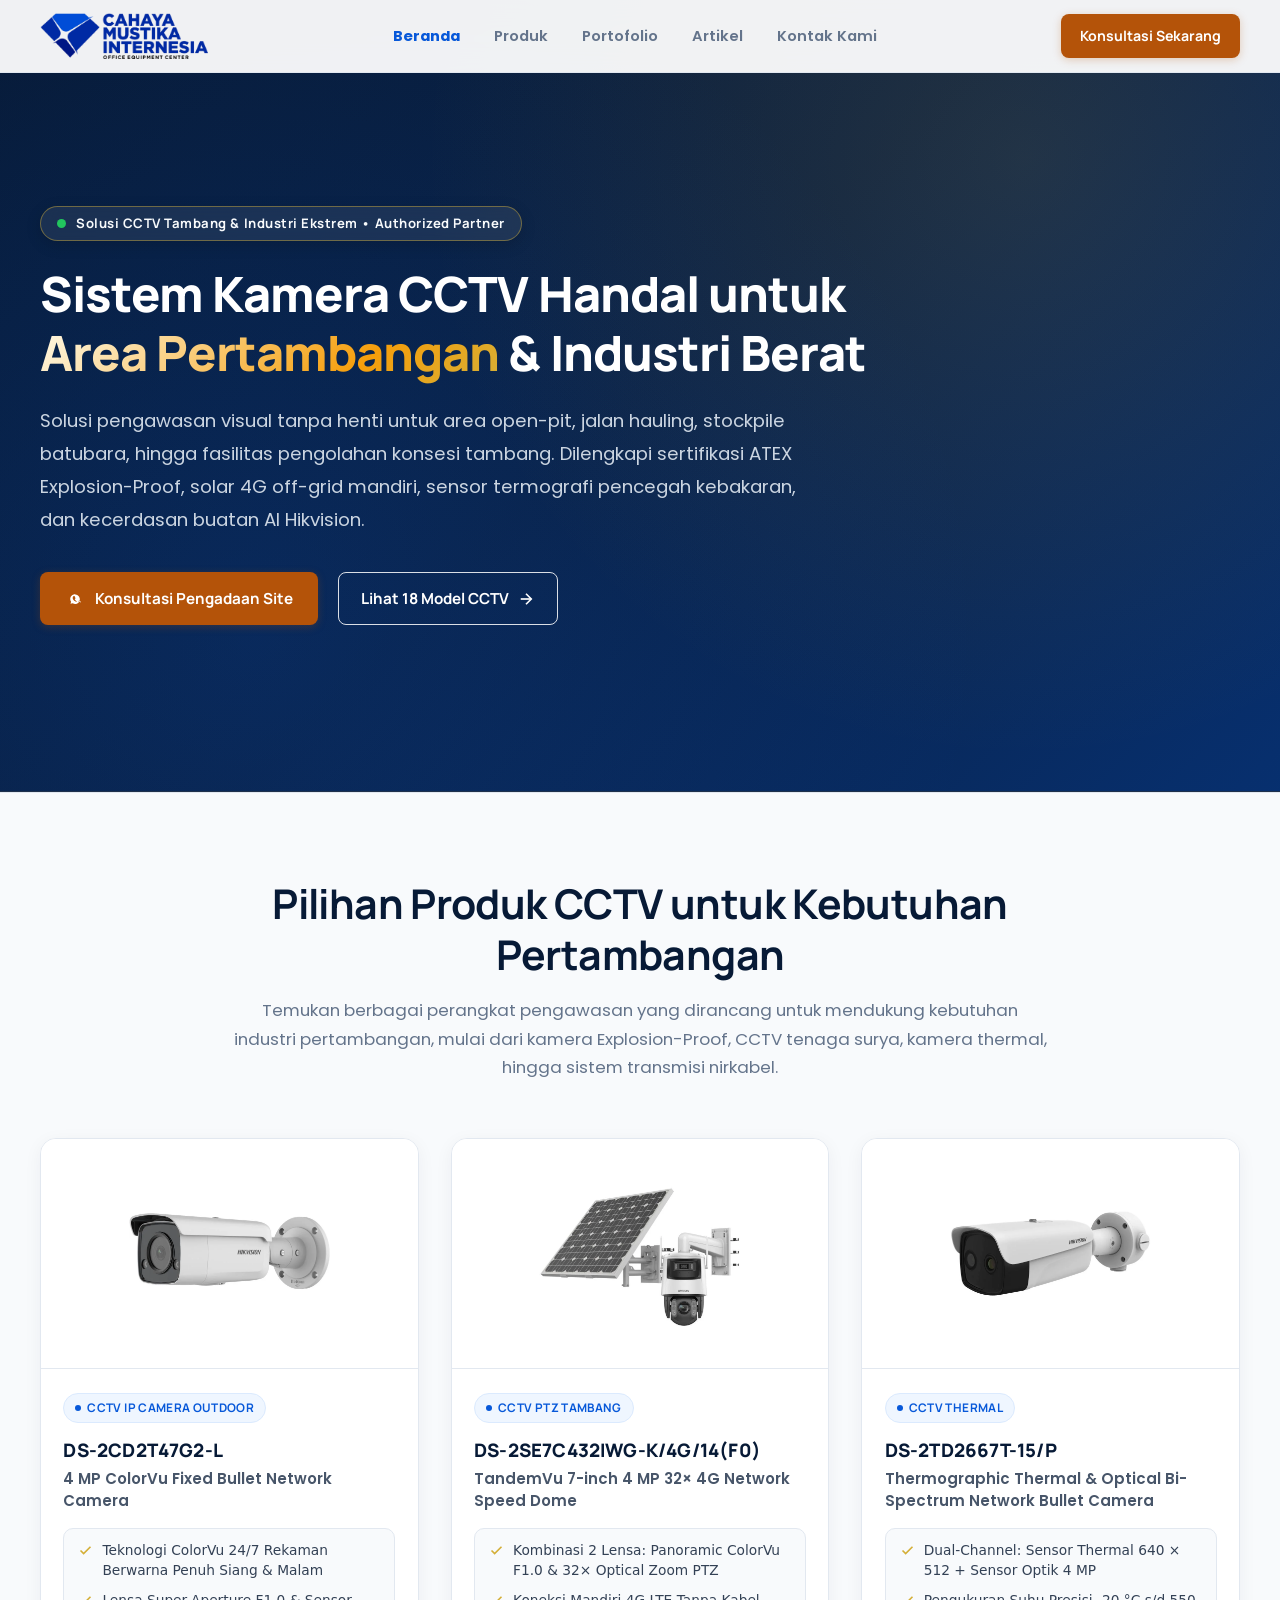
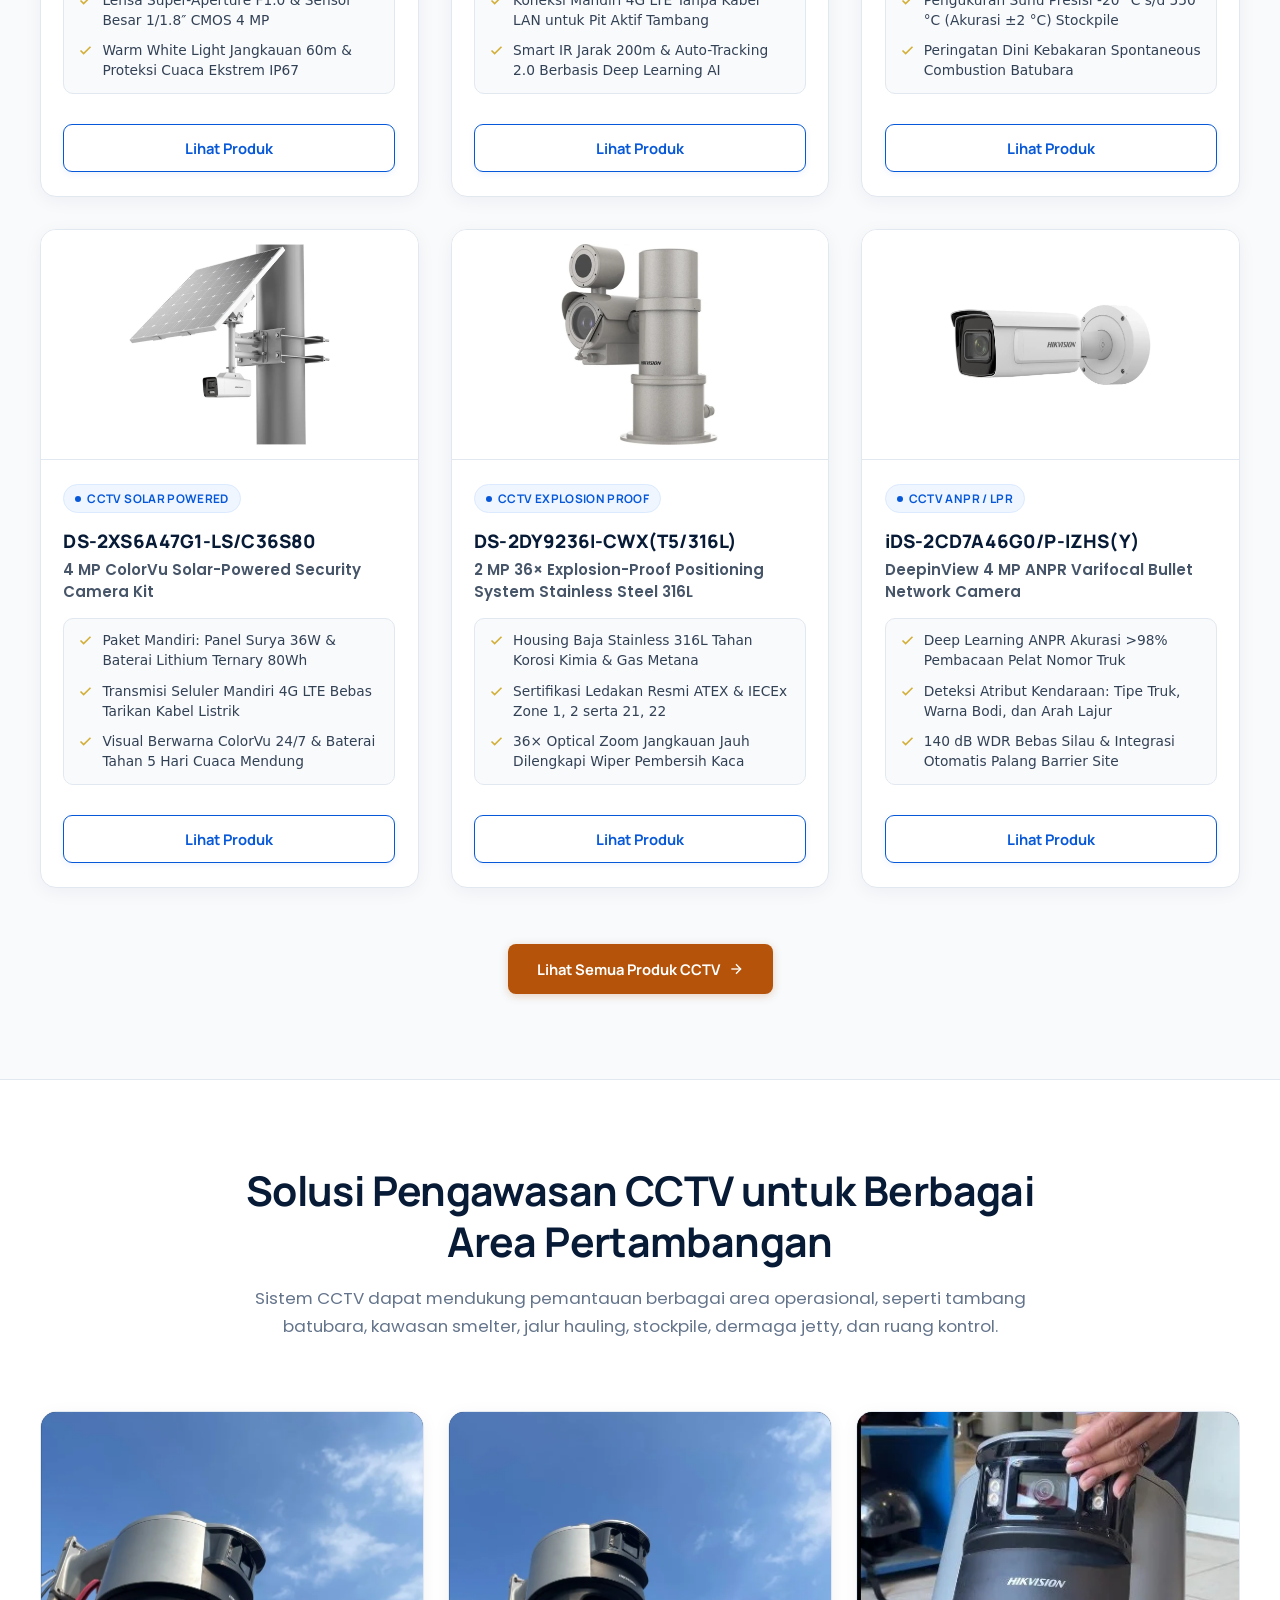
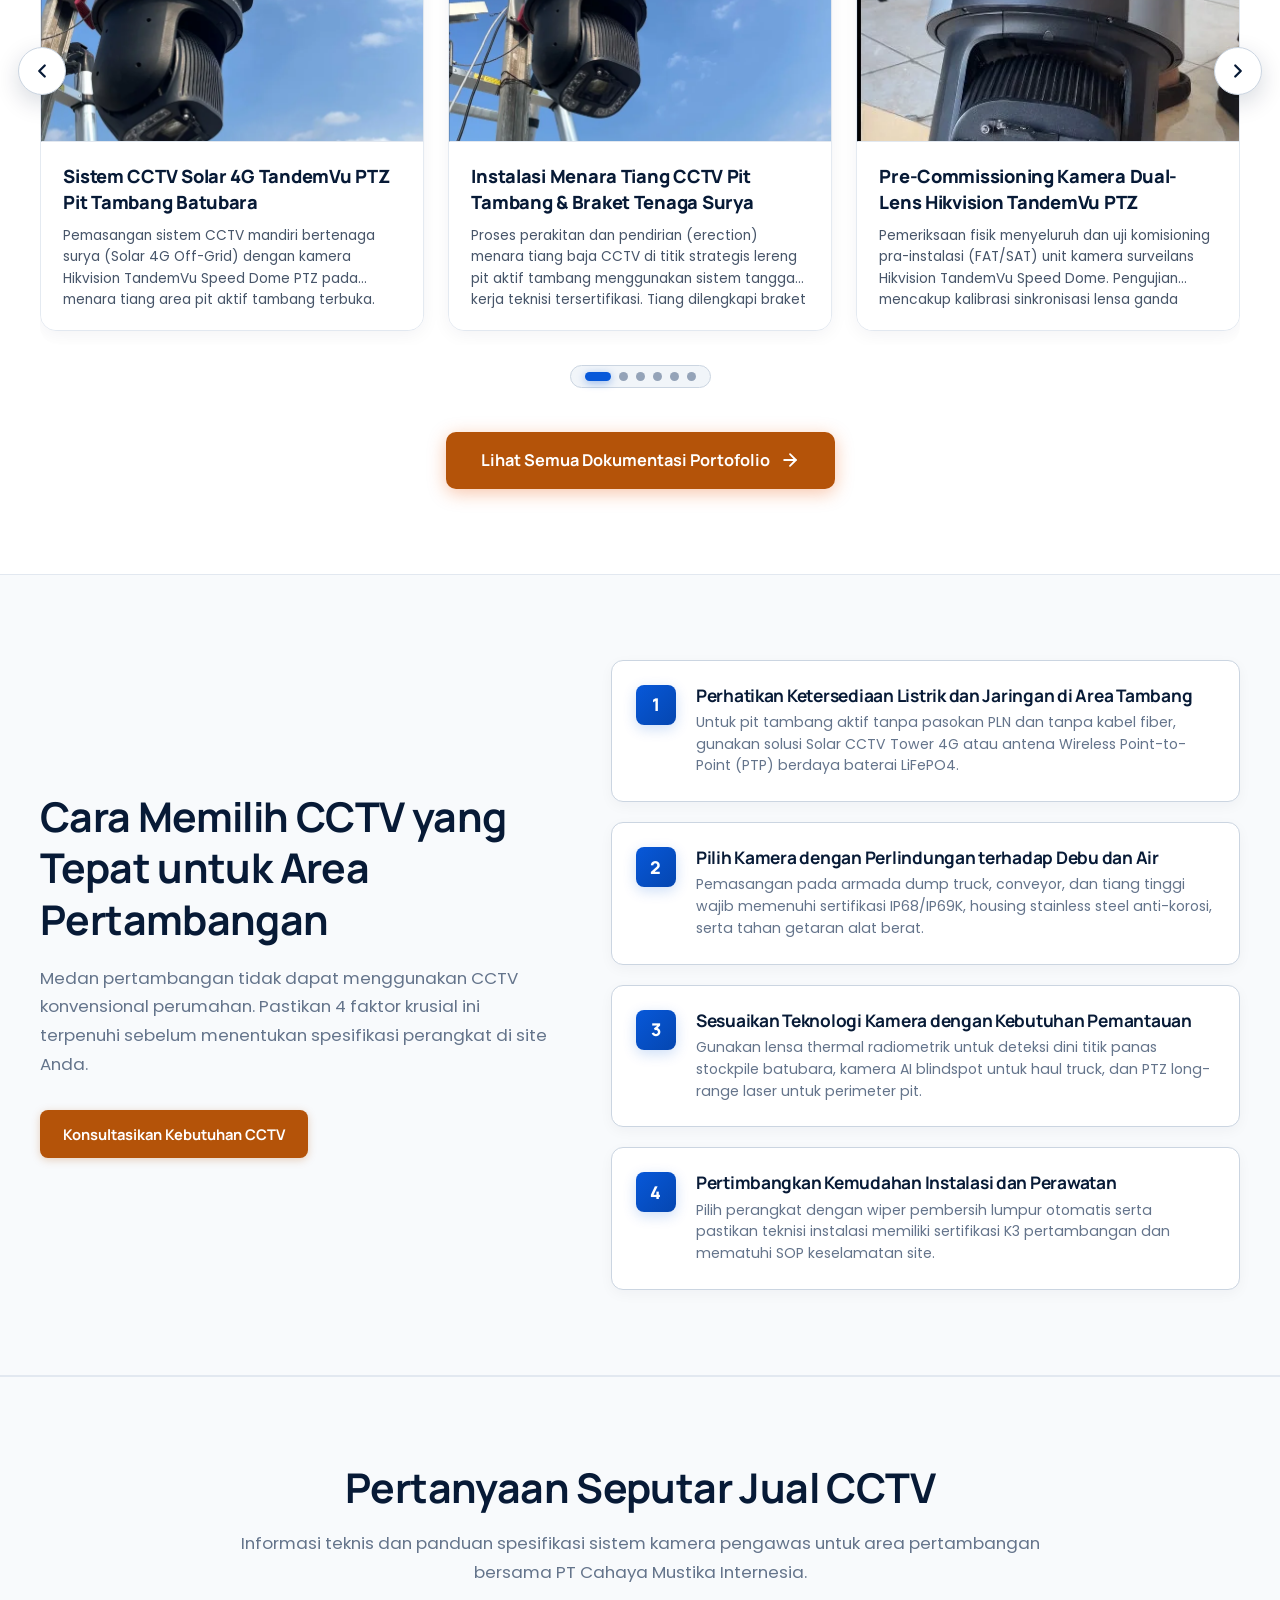
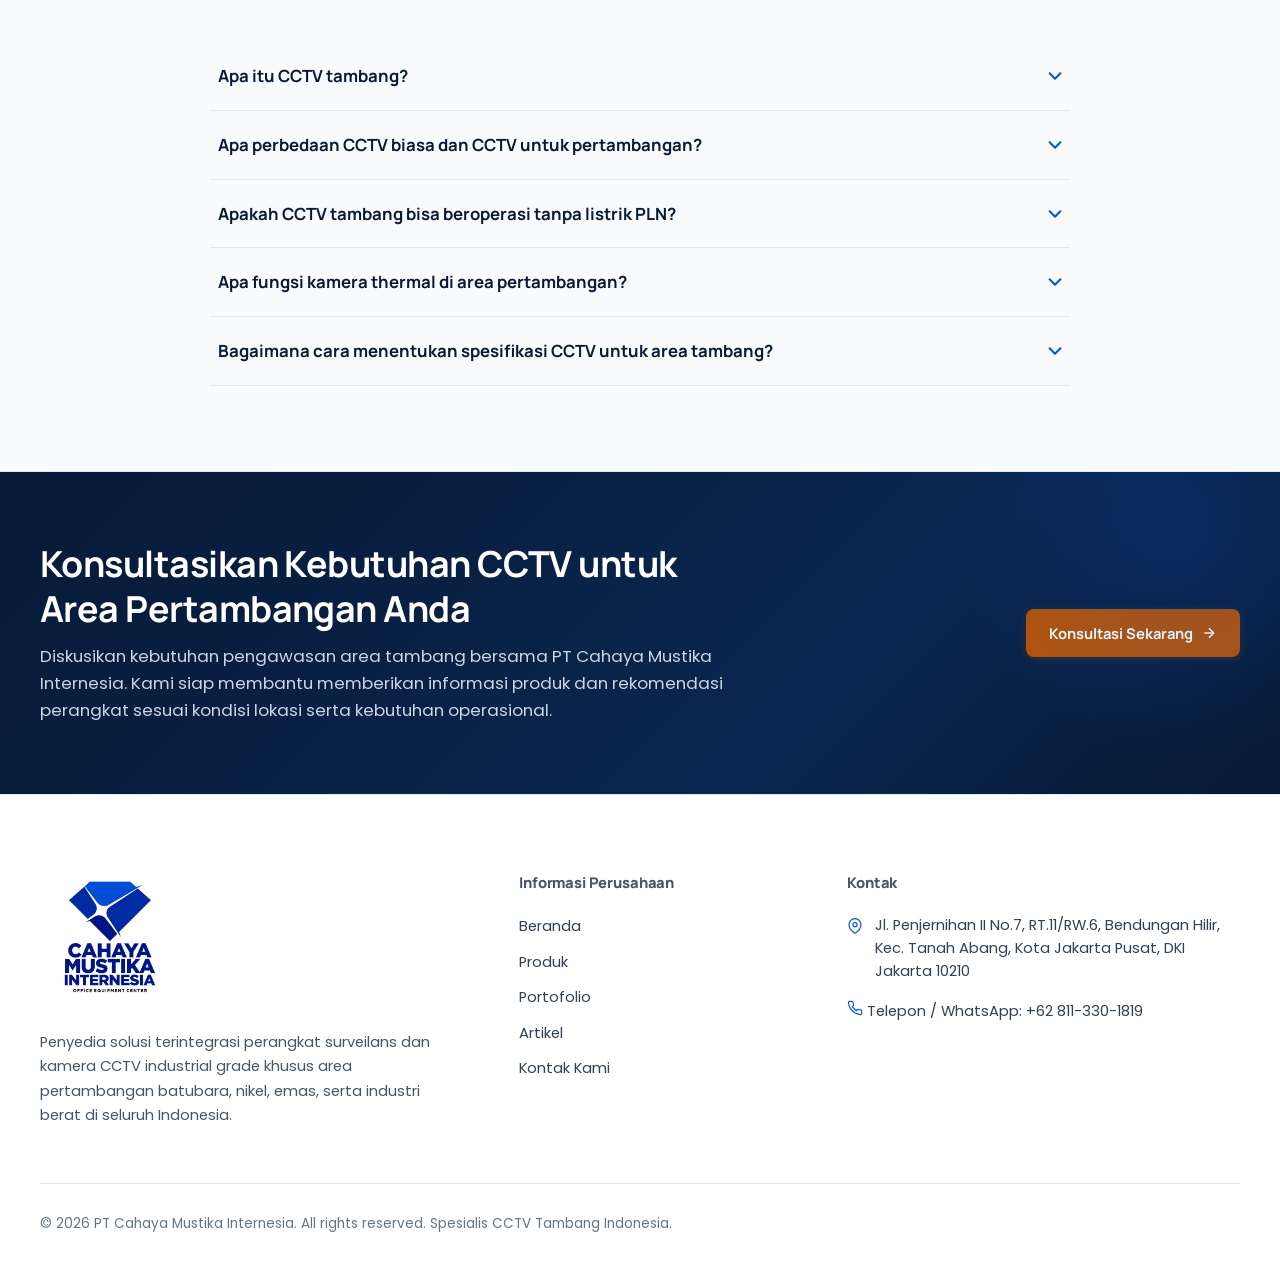
==== commit 3ab0e0ff: "Update Website CCTV" ====
--- a/index.html
+++ b/index.html
@@ -1,4 +1,4 @@
-<!DOCTYPE html>
+﻿<!DOCTYPE html>
 <html lang="id">
 <head>
   <meta charset="UTF-8">
@@ -16,7 +16,7 @@
   <!-- ================= SPLASH SCREEN (Pre-rendered for seamless page transitions) ================= -->
   <div id="splash" class="splash-screen" aria-hidden="true">
     <div class="splash-box">
-      <img src="assets/logo/logo-cmi-diamond.jpg" alt="PT Cahaya Mustika Internesia" class="splash-logo" width="135" height="135">
+      <img src="assets/logo/logo-cmi-diamond.webp" alt="PT Cahaya Mustika Internesia" class="splash-logo" width="135" height="135">
       <p class="splash-sub">Mining & Industrial Surveillance Solutions</p>
       <div class="splash-bar"></div>
     </div>
@@ -31,25 +31,7 @@
 
       <nav class="menu" id="menu" aria-label="Menu utama">
         <a href="index.html" class="active" aria-current="page">Beranda</a>
-        
-        <div class="dd">
-          <button class="dd-btn" aria-haspopup="true" aria-expanded="false">
-            Produk
-            <svg width="10" height="6" viewBox="0 0 10 6" fill="none" stroke="currentColor" stroke-width="1.6" stroke-linecap="round" stroke-linejoin="round">
-              <path d="M1 1l4 4 4-4"></path>
-            </svg>
-          </button>
-          <div class="dd-list">
-            <a href="products.html">Semua Produk</a>
-            <a href="products.html?cat=ip-camera">CCTV IP Camera Outdoor</a>
-            <a href="products.html?cat=ptz-tambang">CCTV PTZ Tambang</a>
-            <a href="products.html?cat=thermal">CCTV Thermal</a>
-            <a href="products.html?cat=solar-powered">CCTV Solar Powered</a>
-            <a href="products.html?cat=explosion-proof">CCTV Explosion Proof</a>
-            <a href="products.html?cat=anpr-lpr">CCTV ANPR / LPR</a>
-          </div>
-        </div>
-
+        <a href="products.html">Produk</a>
         <a href="portfolio.html">Portofolio</a>
         <a href="articles.html">Artikel</a>
         <a href="contact.html">Kontak Kami</a>
@@ -69,27 +51,33 @@
   <main>
     <!-- ================= HERO MINING SECTION ================= -->
     <section class="hero-mining" id="beranda">
-      <div class="wrap hero-mining-in">
-        <span class="eyebrow eyebrow-hero">
-          PT Cahaya Mustika Internesia
-        </span>
-
-        <h1>
-          Jual CCTV untuk Pengawasan Area Pertambangan
-        </h1>
-
-        <p class="hero-desc">
-          Tingkatkan pengawasan operasional tambang dengan sistem CCTV yang mendukung pemantauan area kerja, aktivitas alat berat, jalur hauling, hingga fasilitas pertambangan. Pilih perangkat sesuai kondisi lingkungan dan kebutuhan operasional.
-        </p>
-
-        <div class="btns">
-          <a href="contact.html" class="btn btn-orange">
-            Konsultasikan Sekarang
-            <svg width="16" height="16" viewBox="0 0 24 24" fill="none" stroke="currentColor" stroke-width="2.2"><line x1="5" y1="12" x2="19" y2="12"/><polyline points="12 5 19 12 12 19"/></svg>
-          </a>
-          <a href="products.html" class="btn btn-trans-white">
-            Lihat Produk CCTV
-          </a>
+      <div class="hero-bg-overlay"></div>
+      <div class="wrap">
+        <!-- Hero Content (Left Aligned) -->
+        <div class="hero-content" style="max-width: 860px; text-align: left;">
+          <div class="hero-pill-badge">
+            <span class="pulsing-status-dot"></span>
+            <span class="hero-pill-text">Solusi CCTV Tambang & Industri Ekstrem • Authorized Partner</span>
+          </div>
+
+          <h1 class="hero-main-title">
+            Sistem Kamera CCTV Handal untuk <span class="gold-gradient">Area Pertambangan</span> & Industri Berat
+          </h1>
+
+          <p class="hero-desc">
+            Solusi pengawasan visual tanpa henti untuk area open-pit, jalan hauling, stockpile batubara, hingga fasilitas pengolahan konsesi tambang. Dilengkapi sertifikasi ATEX Explosion-Proof, solar 4G off-grid mandiri, sensor termografi pencegah kebakaran, dan kecerdasan buatan AI Hikvision.
+          </p>
+
+          <div class="hero-actions-wrap">
+            <a href="https://wa.me/628113301819?text=Halo%20PT%20Cahaya%20Mustika%20Internesia,%20saya%20ingin%20konsultasi%20pengadaan%20CCTV%20tambang" target="_blank" rel="noopener noreferrer" class="btn btn-orange btn-lg hero-btn-cta">
+              <svg width="20" height="20" viewBox="0 0 24 24" fill="currentColor"><path d="M12.031 6.172c-3.181 0-5.767 2.586-5.768 5.766-.001 1.298.38 2.27 1.019 3.287l-.711 2.598 2.664-.698c.969.587 1.961.954 2.796.954 3.179 0 5.767-2.587 5.767-5.766.001-3.187-2.575-5.77-5.767-5.771zm3.392 8.244c-.144.405-.837.774-1.17.824-.312.045-.634.053-1.637-.291-1.229-.422-2.193-1.442-2.39-1.666-.196-.223-.974-1.294-.974-2.469 0-1.175.617-1.752.836-1.99.219-.239.479-.299.638-.299.16 0 .319.002.459.009.148.007.348-.056.544.415.204.489.697 1.704.757 1.826.06.122.1.266.02.425-.08.159-.12.259-.239.399-.12.14-.251.312-.359.419-.12.119-.244.249-.105.489.139.239.619 1.021 1.328 1.653.913.813 1.683 1.066 1.922 1.185.239.12.379.1.518-.06.14-.16.598-.698.757-.938.16-.239.319-.2.538-.12.22.08 1.396.658 1.636.778.239.12.399.18.458.279.06.101.06.579-.084.984z"/></svg>
+              Konsultasi Pengadaan Site
+            </a>
+            <a href="products.html" class="btn btn-trans-white btn-lg hero-btn-explore">
+              Lihat 18 Model CCTV
+              <svg width="18" height="18" viewBox="0 0 24 24" fill="none" stroke="currentColor" stroke-width="2.2"><line x1="5" y1="12" x2="19" y2="12"></line><polyline points="12 5 19 12 12 19"></polyline></svg>
+            </a>
+          </div>
         </div>
       </div>
     </section>
@@ -108,11 +96,14 @@
           <!-- Product 1: CCTV IP Camera Outdoor -->
           <div class="product-card">
             <div class="product-image-box">
-              <img src="https://images.unsplash.com/photo-1582139329536-e7284fece509?auto=format&fit=crop&w=800&q=80" alt="Hikvision DS-2CD2T47G2-L 4 MP ColorVu Fixed Bullet Camera" loading="lazy">
+              <img src="assets/produk/DS-2CD2T47G2-L/gambar1.webp" alt="DS-2CD2T47G2-L - 4 MP ColorVu Fixed Bullet Network Camera" loading="lazy">
             </div>
             <div class="product-body">
-              <span class="product-mining-tag">CCTV IP Camera Outdoor</span>
-              <h3 class="product-title">Hikvision DS-2CD2T47G2-L 4 MP ColorVu Fixed Bullet Camera</h3>
+              <div class="product-header-meta">
+                <span class="product-mining-tag">CCTV IP Camera Outdoor</span>
+              </div>
+              <h3 class="product-model">DS-2CD2T47G2-L</h3>
+              <div class="product-name">4 MP ColorVu Fixed Bullet Network Camera</div>
               <ul class="product-specs-list">
                 <li class="spec-item">
                   <svg width="15" height="15" viewBox="0 0 24 24" fill="none" stroke="currentColor" stroke-width="2.5"><polyline points="20 6 9 17 4 12"/></svg>
@@ -136,11 +127,14 @@
           <!-- Product 2: CCTV PTZ Tambang -->
           <div class="product-card">
             <div class="product-image-box">
-              <img src="https://images.unsplash.com/photo-1528310263766-d7e14ecbc600?auto=format&fit=crop&w=800&q=80" alt="Hikvision TandemVu DS-2SE7C432IWG-K/4G/14(F0) Speed Dome" loading="lazy">
+              <img src="assets/produk/DS-2SE7C432IWG-K4G14(F0)/gambar1.webp" alt="DS-2SE7C432IWG-K/4G/14(F0) - TandemVu 7-inch 4 MP 32× 4G Network Speed Dome" loading="lazy">
             </div>
             <div class="product-body">
-              <span class="product-mining-tag">CCTV PTZ Tambang</span>
-              <h3 class="product-title">Hikvision TandemVu 7-inch 4 MP 32× 4G Network Speed Dome</h3>
+              <div class="product-header-meta">
+                <span class="product-mining-tag">CCTV PTZ Tambang</span>
+              </div>
+              <h3 class="product-model">DS-2SE7C432IWG-K/4G/14(F0)</h3>
+              <div class="product-name">TandemVu 7-inch 4 MP 32× 4G Network Speed Dome</div>
               <ul class="product-specs-list">
                 <li class="spec-item">
                   <svg width="15" height="15" viewBox="0 0 24 24" fill="none" stroke="currentColor" stroke-width="2.5"><polyline points="20 6 9 17 4 12"/></svg>
@@ -164,11 +158,14 @@
           <!-- Product 3: CCTV Thermal -->
           <div class="product-card">
             <div class="product-image-box">
-              <img src="https://images.unsplash.com/photo-1557597774-9d273605dfa9?auto=format&fit=crop&w=800&q=80" alt="Hikvision DS-2TD2667T-15/P Thermographic Thermal Bullet" loading="lazy">
+              <img src="assets/produk/DS-2TD2667T-15P/gambar1.webp" alt="DS-2TD2667T-15/P - Thermographic Thermal & Optical Bi-Spectrum Network Bullet Camera" loading="lazy">
             </div>
             <div class="product-body">
-              <span class="product-mining-tag">CCTV Thermal</span>
-              <h3 class="product-title">Hikvision DS-2TD2667T-15/P Thermographic Thermal & Optical Bullet</h3>
+              <div class="product-header-meta">
+                <span class="product-mining-tag">CCTV Thermal</span>
+              </div>
+              <h3 class="product-model">DS-2TD2667T-15/P</h3>
+              <div class="product-name">Thermographic Thermal & Optical Bi-Spectrum Network Bullet Camera</div>
               <ul class="product-specs-list">
                 <li class="spec-item">
                   <svg width="15" height="15" viewBox="0 0 24 24" fill="none" stroke="currentColor" stroke-width="2.5"><polyline points="20 6 9 17 4 12"/></svg>
@@ -192,11 +189,14 @@
           <!-- Product 4: CCTV Solar Powered -->
           <div class="product-card">
             <div class="product-image-box">
-              <img src="https://images.unsplash.com/photo-1508614589041-895b88991e3e?auto=format&fit=crop&w=800&q=80" alt="Hikvision DS-2XS6A47G1-LS/C36S80 4 MP ColorVu Solar Power Kit" loading="lazy">
+              <img src="assets/produk/DS-2XS6A47G1-LSC36S80/gambar1.webp" alt="DS-2XS6A47G1-LS/C36S80 - 4 MP ColorVu Solar-Powered Security Camera Kit" loading="lazy">
             </div>
             <div class="product-body">
-              <span class="product-mining-tag">CCTV Solar Powered</span>
-              <h3 class="product-title">Hikvision DS-2XS6A47G1-LS/C36S80 4 MP ColorVu Solar Power Kit</h3>
+              <div class="product-header-meta">
+                <span class="product-mining-tag">CCTV Solar Powered</span>
+              </div>
+              <h3 class="product-model">DS-2XS6A47G1-LS/C36S80</h3>
+              <div class="product-name">4 MP ColorVu Solar-Powered Security Camera Kit</div>
               <ul class="product-specs-list">
                 <li class="spec-item">
                   <svg width="15" height="15" viewBox="0 0 24 24" fill="none" stroke="currentColor" stroke-width="2.5"><polyline points="20 6 9 17 4 12"/></svg>
@@ -220,11 +220,14 @@
           <!-- Product 5: CCTV Explosion Proof -->
           <div class="product-card">
             <div class="product-image-box">
-              <img src="https://images.unsplash.com/photo-1504917599217-d4dc5ebe6122?auto=format&fit=crop&w=800&q=80" alt="Hikvision DS-2DY9236I-CWX(T5/316L) Explosion-Proof System" loading="lazy">
+              <img src="assets/produk/DS-2DY9236I-CWX(T5316L)/gambar1.webp" alt="DS-2DY9236I-CWX(T5/316L) - 2 MP 36× Explosion-Proof Positioning System Stainless Steel 316L" loading="lazy">
             </div>
             <div class="product-body">
-              <span class="product-mining-tag">CCTV Explosion Proof</span>
-              <h3 class="product-title">Hikvision DS-2DY9236I-CWX(T5/316L) 2 MP 36× Explosion-Proof System</h3>
+              <div class="product-header-meta">
+                <span class="product-mining-tag">CCTV Explosion Proof</span>
+              </div>
+              <h3 class="product-model">DS-2DY9236I-CWX(T5/316L)</h3>
+              <div class="product-name">2 MP 36× Explosion-Proof Positioning System Stainless Steel 316L</div>
               <ul class="product-specs-list">
                 <li class="spec-item">
                   <svg width="15" height="15" viewBox="0 0 24 24" fill="none" stroke="currentColor" stroke-width="2.5"><polyline points="20 6 9 17 4 12"/></svg>
@@ -248,11 +251,14 @@
           <!-- Product 6: CCTV ANPR / LPR -->
           <div class="product-card">
             <div class="product-image-box">
-              <img src="https://images.unsplash.com/photo-1506521781263-d8422e82f27a?auto=format&fit=crop&w=800&q=80" alt="Hikvision DeepinView iDS-2CD7A46G0/P-IZHS(Y) 4 MP ANPR Bullet" loading="lazy">
+              <img src="assets/produk/iDS-2CD7A46G0P-IZHS(Y)/gambar1.webp" alt="iDS-2CD7A46G0/P-IZHS(Y) - DeepinView 4 MP ANPR Varifocal Bullet Network Camera" loading="lazy">
             </div>
             <div class="product-body">
-              <span class="product-mining-tag">CCTV ANPR / LPR</span>
-              <h3 class="product-title">Hikvision DeepinView iDS-2CD7A46G0/P-IZHS(Y) 4 MP ANPR Bullet</h3>
+              <div class="product-header-meta">
+                <span class="product-mining-tag">CCTV ANPR / LPR</span>
+              </div>
+              <h3 class="product-model">iDS-2CD7A46G0/P-IZHS(Y)</h3>
+              <div class="product-name">DeepinView 4 MP ANPR Varifocal Bullet Network Camera</div>
               <ul class="product-specs-list">
                 <li class="spec-item">
                   <svg width="15" height="15" viewBox="0 0 24 24" fill="none" stroke="currentColor" stroke-width="2.5"><polyline points="20 6 9 17 4 12"/></svg>
@@ -306,176 +312,80 @@
             <!-- Slider Track Memanjang ke Samping -->
             <div class="port-slider-track" id="portSliderTrack">
             <!-- Project 1 -->
-            <div class="port-card" tabindex="0" role="button" aria-label="Lihat dokumentasi Solusi Pengawasan Area Tambang Batubara">
-              <img src="https://images.unsplash.com/photo-1578328819058-b69f3a3b0f6b?auto=format&fit=crop&w=800&q=80" alt="Solusi Pengawasan Area Tambang Batubara" class="port-image" loading="lazy">
-              <div class="port-overlay">
-                <div class="port-overlay-frame"></div>
-                <div class="port-overlay-content">
-                  <span class="port-cat">
-                    <span class="port-cat-dot"></span>
-                    Pit Tambang Terbuka
-                  </span>
-                  <h3 class="port-title">Solusi Pengawasan Area Tambang Batubara</h3>
-                  <p class="port-desc">
-                    Pemasangan 8 unit Solar Powered 4G Mobile CCTV Tower di area pit aktif penambangan terbuka serta 16 kamera Long-Range Laser PTZ untuk monitoring kestabilan dinding lereng tambang (slope failure).
-                  </p>
-                  <div class="port-action">
-                    <span class="port-action-btn">
-                      <svg width="15" height="15" viewBox="0 0 24 24" fill="none" stroke="currentColor" stroke-width="2.2" stroke-linecap="round" stroke-linejoin="round">
-                        <circle cx="11" cy="11" r="8"></circle>
-                        <line x1="21" y1="21" x2="16.65" y2="16.65"></line>
-                        <line x1="11" y1="8" x2="11" y2="14"></line>
-                        <line x1="8" y1="11" x2="14" y2="11"></line>
-                      </svg>
-                      <span>Perbesar Foto</span>
-                    </span>
-                  </div>
-                </div>
-              </div>
-            </div>
-
-            <!-- Project 2 -->
-            <div class="port-card" tabindex="0" role="button" aria-label="Lihat dokumentasi Sistem CCTV untuk Kawasan Industri Smelter Nikel">
-              <img src="https://images.unsplash.com/photo-1581092160607-ee22621dd758?auto=format&fit=crop&w=800&q=80" alt="Sistem CCTV untuk Kawasan Industri Smelter Nikel" class="port-image" loading="lazy">
-              <div class="port-overlay">
-                <div class="port-overlay-frame"></div>
-                <div class="port-overlay-content">
-                  <span class="port-cat">
-                    <span class="port-cat-dot"></span>
-                    Smelter & Kiln ATEX
-                  </span>
-                  <h3 class="port-title">Sistem CCTV untuk Kawasan Industri Smelter Nikel</h3>
-                  <p class="port-desc">
-                    Instalasi 42 unit kamera ATEX Explosion-Proof Zone 1 Stainless Steel 316L di area kiln peleburan suhu tinggi, tangki gas reduksi, dan gudang penyimpanan bahan peledak (handak).
-                  </p>
-                  <div class="port-action">
-                    <span class="port-action-btn">
-                      <svg width="15" height="15" viewBox="0 0 24 24" fill="none" stroke="currentColor" stroke-width="2.2" stroke-linecap="round" stroke-linejoin="round">
-                        <circle cx="11" cy="11" r="8"></circle>
-                        <line x1="21" y1="21" x2="16.65" y2="16.65"></line>
-                        <line x1="11" y1="8" x2="11" y2="14"></line>
-                        <line x1="8" y1="11" x2="14" y2="11"></line>
-                      </svg>
-                      <span>Perbesar Foto</span>
-                    </span>
-                  </div>
-                </div>
-              </div>
-            </div>
-
-            <!-- Project 3 -->
-            <div class="port-card" tabindex="0" role="button" aria-label="Lihat dokumentasi Pengawasan Jalur Hauling dan Jembatan Timbang">
-              <img src="https://images.unsplash.com/photo-1586528116311-ad8dd3c8310d?auto=format&fit=crop&w=800&q=80" alt="Pengawasan Jalur Hauling dan Jembatan Timbang" class="port-image" loading="lazy">
-              <div class="port-overlay">
-                <div class="port-overlay-frame"></div>
-                <div class="port-overlay-content">
-                  <span class="port-cat">
-                    <span class="port-cat-dot"></span>
-                    Jalur Hauling & ANPR
-                  </span>
-                  <h3 class="port-title">Pengawasan Jalur Hauling dan Jembatan Timbang</h3>
-                  <p class="port-desc">
-                    Sistem kamera ANPR otomatis pencatat nomor lambung dump truck batubara, sensor kecepatan konvoi, serta pemantauan blindspot persimpangan jalan tambang untuk meminimalisir tabrakan armada.
-                  </p>
-                  <div class="port-action">
-                    <span class="port-action-btn">
-                      <svg width="15" height="15" viewBox="0 0 24 24" fill="none" stroke="currentColor" stroke-width="2.2" stroke-linecap="round" stroke-linejoin="round">
-                        <circle cx="11" cy="11" r="8"></circle>
-                        <line x1="21" y1="21" x2="16.65" y2="16.65"></line>
-                        <line x1="11" y1="8" x2="11" y2="14"></line>
-                        <line x1="8" y1="11" x2="14" y2="11"></line>
-                      </svg>
-                      <span>Perbesar Foto</span>
-                    </span>
-                  </div>
-                </div>
-              </div>
-            </div>
-
-            <!-- Project 4 -->
-            <div class="port-card" tabindex="0" role="button" aria-label="Lihat dokumentasi Pemantauan Stockpile dan Crusher Batubara">
-              <img src="https://images.unsplash.com/photo-1557597774-9d273605dfa9?auto=format&fit=crop&w=800&q=80" alt="Pemantauan Stockpile dan Crusher Batubara" class="port-image" loading="lazy">
-              <div class="port-overlay">
-                <div class="port-overlay-frame"></div>
-                <div class="port-overlay-content">
-                  <span class="port-cat">
-                    <span class="port-cat-dot"></span>
-                    Stockpile Batubara
-                  </span>
-                  <h3 class="port-title">Pemantauan Stockpile dan Crusher Batubara</h3>
-                  <p class="port-desc">
-                    Penerapan 12 unit kamera Dual-Spectrum Thermal Radiometrik untuk pemantauan titik panas (hotspot) pencegah swabakar batubara pada tumpukan 250.000 metrik ton serta jalur transfer chute crusher.
-                  </p>
-                  <div class="port-action">
-                    <span class="port-action-btn">
-                      <svg width="15" height="15" viewBox="0 0 24 24" fill="none" stroke="currentColor" stroke-width="2.2" stroke-linecap="round" stroke-linejoin="round">
-                        <circle cx="11" cy="11" r="8"></circle>
-                        <line x1="21" y1="21" x2="16.65" y2="16.65"></line>
-                        <line x1="11" y1="8" x2="11" y2="14"></line>
-                        <line x1="8" y1="11" x2="14" y2="11"></line>
-                      </svg>
-                      <span>Perbesar Foto</span>
-                    </span>
-                  </div>
-                </div>
+            <div class="port-card" tabindex="0" role="button" aria-label="Lihat dokumentasi Sistem CCTV Solar 4G TandemVu PTZ Pit Tambang Batubara" data-category="Pit Tambang Terbuka">
+              <div class="port-image-box">
+                <img src="assets/portfolio/cctv-pit-tandemvu-solar.webp" data-full-img="assets/portfolio/cctv-pit-tandemvu-solar.webp" alt="Sistem CCTV Solar 4G TandemVu PTZ Pit Tambang Batubara" class="port-image port-img-solar" loading="lazy">
+              </div>
+              <div class="port-body">
+                <h3 class="port-title">Sistem CCTV Solar 4G TandemVu PTZ Pit Tambang Batubara</h3>
+                <p class="port-desc">
+                  Pemasangan sistem CCTV mandiri bertenaga surya (Solar 4G Off-Grid) dengan kamera Hikvision TandemVu Speed Dome PTZ pada menara tiang area pit aktif tambang terbuka. Menggabungkan lensa panoramic ColorVu dan lensa PTZ optical zoom untuk memantau kestabilan dinding lereng pit (slope monitoring) serta pergerakan armada alat berat secara real-time 24 jam tanpa kabel listrik.
+                </p>
+              </div>
+            </div>
+
+            <!-- Project 2: Erection & Pemasangan Menara Tiang -->
+            <div class="port-card" tabindex="0" role="button" aria-label="Lihat dokumentasi Instalasi Menara Tiang CCTV Pit Tambang & Braket Tenaga Surya" data-category="Instalasi & Rigging Pit">
+              <div class="port-image-box">
+                <img src="assets/portfolio/cctv-instalasi-tower-pit.webp" data-full-img="assets/portfolio/cctv-instalasi-tower-pit.webp" alt="Instalasi Menara Tiang CCTV Pit Tambang & Braket Tenaga Surya" class="port-image port-img-tower" loading="lazy">
+              </div>
+              <div class="port-body">
+                <h3 class="port-title">Instalasi Menara Tiang CCTV Pit Tambang & Braket Tenaga Surya</h3>
+                <p class="port-desc">
+                  Proses perakitan dan pendirian (erection) menara tiang baja CCTV di titik strategis lereng pit aktif tambang menggunakan sistem tangga kerja teknisi tersertifikasi. Tiang dilengkapi braket modul solar panel surya, grounding penangkal petir terpadu, serta klem baja anti-vibrasi guna meredam getaran keras dari lalu lalang armada dump truck kelas 100 ton.
+                </p>
+              </div>
+            </div>
+
+            <!-- Project 3: Inspeksi Fisik Unit Dual-Lens TandemVu -->
+            <div class="port-card" tabindex="0" role="button" aria-label="Lihat dokumentasi Pre-Commissioning Kamera Dual-Lens Hikvision TandemVu PTZ" data-category="Pre-Commissioning & Unit">
+              <div class="port-image-box">
+                <img src="assets/portfolio/cctv-tandemvu-unit.webp" data-full-img="assets/portfolio/cctv-tandemvu-unit.webp" alt="Pre-Commissioning Kamera Dual-Lens Hikvision TandemVu PTZ" class="port-image port-img-unit" loading="lazy">
+              </div>
+              <div class="port-body">
+                <h3 class="port-title">Pre-Commissioning Kamera Dual-Lens Hikvision TandemVu PTZ</h3>
+                <p class="port-desc">
+                  Pemeriksaan fisik menyeluruh dan uji komisioning pra-instalasi (FAT/SAT) unit kamera surveilans Hikvision TandemVu Speed Dome. Pengujian mencakup kalibrasi sinkronisasi lensa ganda (ColorVu F1.0 dan lensa PTZ jarak jauh), mekanisme wiper pembersih lumpur otomatis, sensor pemanas internal (heater), serta pengujian segel housing IP67 sebelum unit dinaikkan ke puncak menara.
+                </p>
+              </div>
+            </div>
+
+            <!-- Project 4: Terminasi Kabel & Baseplate Weatherproof -->
+            <div class="port-card" tabindex="0" role="button" aria-label="Lihat dokumentasi Terminasi Kabel & Baseplate Heavy-Duty Weatherproof CCTV" data-category="Wiring & Proteksi Industrial">
+              <div class="port-image-box">
+                <img src="assets/portfolio/cctv-tandemvu-detail.webp" data-full-img="assets/portfolio/cctv-tandemvu-detail.webp" alt="Terminasi Kabel & Baseplate Heavy-Duty Weatherproof CCTV" class="port-image port-img-detail" loading="lazy">
+              </div>
+              <div class="port-body">
+                <h3 class="port-title">Terminasi Kabel & Baseplate Heavy-Duty Weatherproof CCTV</h3>
+                <p class="port-desc">
+                  Instalasi sistem pengkabelan berstandar industri dan terminasi soket daya serta transmisi data pada baseplate bawah unit Speed Dome. Dilengkapi kawat sling baja pengaman (safety wire tether) anti-jatuh, gland silikon anti-rembesan air hujan badai, dan pelindung korosi kimia untuk menjamin keandalan perangkat dari paparan debu batubara dan gas metana di area pit.
+                </p>
               </div>
             </div>
 
             <!-- Project 5 -->
-            <div class="port-card" tabindex="0" role="button" aria-label="Lihat dokumentasi Sistem Pengawasan Dermaga Jetty dan Loading Tongkang">
-              <img src="https://images.unsplash.com/photo-1544197150-b99a580bb7a8?auto=format&fit=crop&w=800&q=80" alt="Sistem Pengawasan Dermaga Jetty dan Loading Tongkang" class="port-image" loading="lazy">
-              <div class="port-overlay">
-                <div class="port-overlay-frame"></div>
-                <div class="port-overlay-content">
-                  <span class="port-cat">
-                    <span class="port-cat-dot"></span>
-                    Dermaga Jetty & Tongkang
-                  </span>
-                  <h3 class="port-title">Sistem Pengawasan Dermaga Jetty dan Loading Tongkang</h3>
-                  <p class="port-desc">
-                    Kamera tahan uap air asin dan lumpur rating IP68 untuk memantau proses bongkar muat conveyor shiploader ke tongkang (barge) 300 feet serta verifikasi garis muatan draft mark kapal.
-                  </p>
-                  <div class="port-action">
-                    <span class="port-action-btn">
-                      <svg width="15" height="15" viewBox="0 0 24 24" fill="none" stroke="currentColor" stroke-width="2.2" stroke-linecap="round" stroke-linejoin="round">
-                        <circle cx="11" cy="11" r="8"></circle>
-                        <line x1="21" y1="21" x2="16.65" y2="16.65"></line>
-                        <line x1="11" y1="8" x2="11" y2="14"></line>
-                        <line x1="8" y1="11" x2="14" y2="11"></line>
-                      </svg>
-                      <span>Perbesar Foto</span>
-                    </span>
-                  </div>
-                </div>
+            <div class="port-card" tabindex="0" role="button" aria-label="Lihat dokumentasi Sistem Pengawasan Dermaga Jetty dan Loading Tongkang" data-category="Dermaga Jetty & Tongkang">
+              <div class="port-image-box">
+                <img src="https://images.unsplash.com/photo-1544197150-b99a580bb7a8?auto=format&fit=crop&w=800&q=80" alt="Sistem Pengawasan Dermaga Jetty dan Loading Tongkang" class="port-image" loading="lazy">
+              </div>
+              <div class="port-body">
+                <h3 class="port-title">Sistem Pengawasan Dermaga Jetty dan Loading Tongkang</h3>
+                <p class="port-desc">
+                  Kamera tahan uap air asin dan lumpur rating IP68 untuk memantau proses bongkar muat conveyor shiploader ke tongkang (barge) 300 feet serta verifikasi garis muatan draft mark kapal.
+                </p>
               </div>
             </div>
 
             <!-- Project 6 -->
-            <div class="port-card" tabindex="0" role="button" aria-label="Lihat dokumentasi Sistem Pemantauan Central Control Room Tambang Emas">
-              <img src="https://images.unsplash.com/photo-1558494949-ef010cbdcc31?auto=format&fit=crop&w=800&q=80" alt="Sistem Pemantauan Central Control Room Tambang Emas" class="port-image" loading="lazy">
-              <div class="port-overlay">
-                <div class="port-overlay-frame"></div>
-                <div class="port-overlay-content">
-                  <span class="port-cat">
-                    <span class="port-cat-dot"></span>
-                    Central Control Room
-                  </span>
-                  <h3 class="port-title">Sistem Pemantauan Central Control Room Tambang Emas</h3>
-                  <p class="port-desc">
-                    Pembangunan infrastruktur ruang kendali pusat (CCR) terintegrasi dengan 8 layar Video Wall ultra-narrow bezel, server NVR enterprise redundan RAID 6, dan transmisi microwave wireless 500 Mbps.
-                  </p>
-                  <div class="port-action">
-                    <span class="port-action-btn">
-                      <svg width="15" height="15" viewBox="0 0 24 24" fill="none" stroke="currentColor" stroke-width="2.2" stroke-linecap="round" stroke-linejoin="round">
-                        <circle cx="11" cy="11" r="8"></circle>
-                        <line x1="21" y1="21" x2="16.65" y2="16.65"></line>
-                        <line x1="11" y1="8" x2="11" y2="14"></line>
-                        <line x1="8" y1="11" x2="14" y2="11"></line>
-                      </svg>
-                      <span>Perbesar Foto</span>
-                    </span>
-                  </div>
-                </div>
+            <div class="port-card" tabindex="0" role="button" aria-label="Lihat dokumentasi Sistem Pemantauan Central Control Room Tambang Emas" data-category="Central Control Room">
+              <div class="port-image-box">
+                <img src="https://images.unsplash.com/photo-1558494949-ef010cbdcc31?auto=format&fit=crop&w=800&q=80" alt="Sistem Pemantauan Central Control Room Tambang Emas" class="port-image" loading="lazy">
+              </div>
+              <div class="port-body">
+                <h3 class="port-title">Sistem Pemantauan Central Control Room Tambang Emas</h3>
+                <p class="port-desc">
+                  Pembangunan infrastruktur ruang kendali pusat (CCR) terintegrasi dengan 8 layar Video Wall ultra-narrow bezel, server NVR enterprise redundan RAID 6, dan transmisi microwave wireless 500 Mbps.
+                </p>
               </div>
             </div>
           </div>
@@ -494,10 +404,14 @@
           <div class="port-slider-dots" id="portSliderDots" aria-label="Navigasi slide portofolio"></div>
         </div>
 
-        <div class="more" style="display: flex; justify-content: center; align-items: center; width: 100%; margin-top: 3.5rem;">
-          <a href="portfolio.html" class="btn btn-orange">
-            Lihat Semua Dokumentasi Proyek
-            <svg width="16" height="16" viewBox="0 0 24 24" fill="none" stroke="currentColor" stroke-width="2"><line x1="5" y1="12" x2="19" y2="12"/><polyline points="12 5 19 12 12 19"/></svg>
+        <!-- Tombol Menuju Halaman Portofolio -->
+        <div class="port-more-wrap">
+          <a href="portfolio.html" class="btn btn-orange btn-lg port-cta-btn">
+            Lihat Semua Dokumentasi Portofolio
+            <svg width="20" height="20" viewBox="0 0 24 24" fill="none" stroke="currentColor" stroke-width="2.2" stroke-linecap="round" stroke-linejoin="round">
+              <line x1="5" y1="12" x2="19" y2="12"></line>
+              <polyline points="12 5 19 12 12 19"></polyline>
+            </svg>
           </a>
         </div>
       </div>
@@ -673,7 +587,7 @@
   <footer class="foot">
     <div class="wrap foot-in">
       <div>
-        <img src="assets/logo/logo-cmi-diamond.jpg" alt="PT Cahaya Mustika Internesia" class="flogo" loading="lazy">
+        <img src="assets/logo/logo-cmi-diamond.webp" alt="PT Cahaya Mustika Internesia" class="flogo" loading="lazy">
         <p>
           Penyedia solusi terintegrasi perangkat surveilans dan kamera CCTV industrial grade khusus area pertambangan batubara, nikel, emas, serta industri berat di seluruh Indonesia.
         </p>
--- a/css/style.css
+++ b/css/style.css
@@ -699,89 +699,259 @@
 }
 
 /* ==========================================================================
-   HERO MINING SECTION (Clean Separation)
+   HERO MINING SECTION (Modern 2-Column Split Showcase)
    ========================================================================== */
 .hero-mining {
   position: relative;
-  min-height: 85vh;
-  padding: 140px 0 120px;
+  min-height: 88vh;
+  padding: 135px 0 95px;
   display: flex;
   align-items: center;
   background-color: #071A36;
   background-image: 
-    linear-gradient(180deg, rgba(7, 26, 54, 0.82) 0%, rgba(10, 33, 68, 0.88) 100%),
-    url('https://images.unsplash.com/photo-1578328819058-b69f3a3b0f6b?auto=format&fit=crop&w=1800&q=80');
+    linear-gradient(135deg, rgba(7, 26, 54, 0.94) 0%, rgba(10, 33, 68, 0.90) 50%, rgba(7, 88, 217, 0.35) 100%),
+    url('https://images.unsplash.com/photo-1578328819058-b69f3a3b0f6b?auto=format&fit=crop&w=1920&q=80');
   background-size: cover;
   background-position: center;
   background-repeat: no-repeat;
   color: #FFFFFF;
   overflow: hidden;
-  border-bottom: 1px solid rgba(255, 255, 255, 0.08);
-}
-
-.hero-mining-in {
+  border-bottom: 1px solid rgba(255, 255, 255, 0.1);
+}
+
+.hero-bg-overlay {
+  position: absolute;
+  inset: 0;
+  background: radial-gradient(circle at 80% 20%, rgba(212, 175, 55, 0.12) 0%, transparent 50%),
+              radial-gradient(circle at 20% 80%, rgba(7, 88, 217, 0.18) 0%, transparent 60%);
+  pointer-events: none;
+}
+
+.hero-mining-grid {
   position: relative;
   z-index: 2;
+  display: grid;
+  grid-template-columns: 1.15fr 0.85fr;
+  gap: 3.5rem;
+  align-items: center;
+}
+
+.hero-content {
   max-width: 860px;
-}
-
-.hero-mining h1 {
+  text-align: left;
+  position: relative;
+  z-index: 2;
+}
+
+.hero-content .hero-pill-badge {
+  margin-left: 0;
+  margin-right: auto;
+  margin-bottom: 1.5rem;
+}
+
+.hero-content .hero-main-title {
+  text-align: left;
+  max-width: 860px;
+  font-size: clamp(2.2rem, 3.8vw, 3.4rem);
+  line-height: 1.2;
+  margin-bottom: 1.35rem;
+}
+
+.hero-content .hero-desc {
+  text-align: left;
+  max-width: 760px;
+  margin: 0 0 2.25rem 0;
+  font-size: clamp(1rem, 1.5vw, 1.15rem);
+  line-height: 1.8;
+  color: #CBD5E1;
+}
+
+.hero-content .hero-actions-wrap {
+  display: flex;
+  align-items: center;
+  justify-content: flex-start;
+  gap: 1.25rem;
+  flex-wrap: wrap;
+}
+
+.hero-pill-badge {
+  display: inline-flex;
+  align-items: center;
+  gap: 10px;
+  background: rgba(255, 255, 255, 0.08);
+  border: 1px solid rgba(212, 175, 55, 0.45);
+  backdrop-filter: blur(8px);
+  padding: 6px 16px;
+  border-radius: 999px;
+  margin-bottom: 1.35rem;
+  box-shadow: 0 4px 15px rgba(0, 0, 0, 0.15);
+}
+
+.pulsing-status-dot {
+  width: 9px;
+  height: 9px;
+  background-color: #22C55E;
+  border-radius: 50%;
+  box-shadow: 0 0 0 0 rgba(34, 197, 94, 0.7);
+  animation: pulseGreen 1.8s infinite;
+}
+
+@keyframes pulseGreen {
+  0% { transform: scale(0.95); box-shadow: 0 0 0 0 rgba(34, 197, 94, 0.7); }
+  70% { transform: scale(1); box-shadow: 0 0 0 8px rgba(34, 197, 94, 0); }
+  100% { transform: scale(0.95); box-shadow: 0 0 0 0 rgba(34, 197, 94, 0); }
+}
+
+.hero-pill-text {
+  font-family: var(--font-heading);
+  font-size: 0.82rem;
+  font-weight: 700;
+  color: #F8FAFC;
+  letter-spacing: 0.04em;
+}
+
+.hero-main-title {
   color: #FFFFFF;
-  font-size: clamp(2.4rem, 4.4vw, 3.6rem);
+  font-size: clamp(2.2rem, 3.8vw, 3.3rem);
   font-weight: 800;
-  line-height: 1.15;
-  margin-bottom: 1.4rem;
+  line-height: 1.18;
+  margin-bottom: 1.25rem;
   letter-spacing: -0.02em;
 }
 
-.hero-mining h1 span.gold {
-  color: var(--gold-accent);
-  background: linear-gradient(135deg, #FFFDF5 0%, #F59E0B 100%);
+.gold-gradient {
+  background: linear-gradient(135deg, #FFFBEB 0%, #F59E0B 70%, #D4AF37 100%);
   -webkit-background-clip: text;
   -webkit-text-fill-color: transparent;
-}
-
-.hero-mining p.hero-desc {
-  font-size: 1.12rem;
-  line-height: 1.8;
-  color: #E2E8F0;
-  margin-bottom: 2.2rem;
-  max-width: 760px;
-}
-
-.hero-mining .btns {
+  display: inline;
+}
+
+.hero-desc {
+  font-size: 1.08rem;
+  line-height: 1.78;
+  color: #CBD5E1;
+  margin-bottom: 2rem;
+  max-width: 650px;
+}
+
+.hero-actions-wrap {
   display: flex;
   gap: 14px;
   flex-wrap: wrap;
-  margin-bottom: 3.5rem;
-}
-
-.hero-stats {
+  align-items: center;
+  margin-bottom: 0;
+}
+
+.hero-btn-cta {
+  padding: 13px 24px;
+  font-size: 0.95rem;
+  border-radius: 8px;
+  display: inline-flex;
+  align-items: center;
+  gap: 10px;
+}
+
+.hero-btn-explore {
+  padding: 13px 22px;
+  font-size: 0.95rem;
+  border-radius: 8px;
+  display: inline-flex;
+  align-items: center;
+  gap: 8px;
+}
+
+/* Right Visual Showcase Panel */
+.hero-visual-side {
+  position: relative;
+}
+
+.hero-showcase-panel {
+  background: rgba(7, 26, 54, 0.85);
+  border: 1.5px solid rgba(212, 175, 55, 0.35);
+  border-radius: 16px;
+  overflow: hidden;
+  box-shadow: 0 20px 45px rgba(0, 0, 0, 0.4), 0 0 35px rgba(7, 88, 217, 0.25);
+  backdrop-filter: blur(12px);
+}
+
+.hero-panel-image {
+  position: relative;
+  height: 260px;
+  overflow: hidden;
+}
+
+.hero-panel-image img {
+  width: 100%;
+  height: 100%;
+  object-fit: cover;
+  transition: transform 0.6s ease;
+}
+
+.hero-showcase-panel:hover .hero-panel-image img {
+  transform: scale(1.04);
+}
+
+.hero-image-overlay-info {
+  position: absolute;
+  bottom: 0;
+  left: 0;
+  right: 0;
+  padding: 12px 16px;
+  background: linear-gradient(180deg, transparent 0%, rgba(7, 26, 54, 0.92) 100%);
+  display: flex;
+  flex-direction: column;
+  gap: 2px;
+}
+
+.overlay-tag {
+  font-family: var(--font-heading);
+  font-size: 0.84rem;
+  font-weight: 800;
+  color: #D4AF37;
+  letter-spacing: 0.02em;
+}
+
+.overlay-coord {
+  font-size: 0.76rem;
+  color: #E2E8F0;
+}
+
+.hero-panel-specs {
   display: grid;
-  grid-template-columns: repeat(4, 1fr);
-  gap: 1.5rem;
-  border-top: 1px solid rgba(255, 255, 255, 0.15);
-  padding-top: 2rem;
-}
-
-.hero-stat-item {
-  display: flex;
-  flex-direction: column;
-}
-
-.hero-stat-num {
+  grid-template-columns: 1fr 1fr;
+  gap: 1px;
+  background: rgba(255, 255, 255, 0.08);
+}
+
+.h-spec-box {
+  background: rgba(7, 26, 54, 0.95);
+  padding: 14px 16px;
+  display: flex;
+  align-items: flex-start;
+  gap: 12px;
+}
+
+.h-spec-box svg {
+  color: #D4AF37;
+  stroke: #D4AF37;
+  flex-shrink: 0;
+  margin-top: 2px;
+}
+
+.h-spec-box strong {
+  display: block;
   font-family: var(--font-heading);
-  font-size: 1.85rem;
+  font-size: 0.86rem;
+  color: #FFFFFF;
   font-weight: 800;
-  color: var(--gold-accent);
-  line-height: 1.1;
-  margin-bottom: 4px;
-}
-
-.hero-stat-label {
-  font-size: 0.82rem;
-  color: #CBD5E1;
-  line-height: 1.4;
+  margin-bottom: 2px;
+}
+
+.h-spec-box span {
+  display: block;
+  font-size: 0.74rem;
+  color: #94A3B8;
+  line-height: 1.35;
 }
 
 /* ==========================================================================
@@ -804,7 +974,7 @@
 }
 
 /* ==========================================================================
-   PRODUCT CARDS & GRID (Crisp, Structured, High-Contrast)
+   PRODUCT CARDS & GRID (Crisp, Elegant, High-Contrast & Structured)
    ========================================================================== */
 .pgrid {
   display: grid;
@@ -816,41 +986,49 @@
 
 .product-card {
   background: #FFFFFF;
-  border: 1.5px solid #CBD5E1;
-  border-radius: 14px;
+  border: 1.5px solid #E2E8F0;
+  border-radius: 16px;
   overflow: hidden;
   display: flex;
   flex-direction: column;
   height: 100%;
-  transition: transform 0.25s ease, box-shadow 0.25s ease, border-color 0.25s ease;
-  box-shadow: 0 4px 18px rgba(7, 26, 54, 0.06);
+  transition: transform 0.28s cubic-bezier(0.16, 1, 0.3, 1),
+              box-shadow 0.28s cubic-bezier(0.16, 1, 0.3, 1),
+              border-color 0.25s ease;
+  box-shadow: 0 4px 18px rgba(7, 26, 54, 0.05);
   position: relative;
 }
 
 .product-card:hover {
   transform: translateY(-6px);
   border-color: #0758D9;
-  box-shadow: 0 16px 36px rgba(7, 26, 54, 0.12);
+  box-shadow: 0 20px 42px -6px rgba(7, 26, 54, 0.12), 0 8px 16px -4px rgba(7, 26, 54, 0.04);
 }
 
 .product-image-box {
   position: relative;
-  height: 220px;
+  height: 230px;
   width: 100%;
-  background: #F8FAFC;
+  background: #FFFFFF;
   overflow: hidden;
-  border-bottom: 2px solid #E2E8F0;
+  border-bottom: 1px solid #E2E8F0;
+  display: flex;
+  align-items: center;
+  justify-content: center;
+  padding: 14px;
 }
 
 .product-image-box img {
-  width: 100%;
-  height: 100%;
-  object-fit: cover;
-  transition: transform 0.4s ease;
+  max-width: 100%;
+  max-height: 100%;
+  width: auto;
+  height: auto;
+  object-fit: contain;
+  transition: transform 0.45s cubic-bezier(0.16, 1, 0.3, 1);
 }
 
 .product-card:hover .product-image-box img {
-  transform: scale(1.04);
+  transform: scale(1.08);
 }
 
 .product-badge-overlay {
@@ -864,29 +1042,245 @@
   flex-grow: 1;
 }
 
+.product-header-meta {
+  display: flex;
+  align-items: center;
+  justify-content: space-between;
+  gap: 8px;
+  flex-wrap: wrap;
+  margin-bottom: 0.75rem;
+}
+
 .product-mining-tag {
+  display: inline-flex;
+  align-items: center;
+  gap: 6px;
   font-family: var(--font-heading);
-  font-size: 0.76rem;
-  font-weight: 800;
+  font-size: 0.74rem;
+  font-weight: 700;
   color: #0758D9;
+  background: #EFF6FF;
+  border: 1px solid #DBEAFE;
+  padding: 4px 11px;
+  border-radius: 999px;
+  letter-spacing: 0.03em;
+  margin-bottom: 0;
+  width: fit-content;
   text-transform: uppercase;
-  letter-spacing: 0.06em;
-  margin-bottom: 0.5rem;
-  display: block;
-}
-
-.product-title {
+}
+
+/* Product Card Model & Name Layout */
+.product-model {
   font-family: var(--font-heading);
-  font-size: 1.18rem;
+  font-size: 1.16rem;
   font-weight: 800;
   color: #071A36;
-  line-height: 1.38;
-  margin-bottom: 1rem;
-  min-height: 3.2rem;
+  line-height: 1.35;
+  margin-top: 0.2rem;
+  margin-bottom: 0.35rem;
+  letter-spacing: 0.01em;
+  transition: color 0.2s ease;
+}
+
+.product-card:hover .product-model {
+  color: #0758D9;
+}
+
+.product-name,
+.product-title {
+  font-size: 0.94rem;
+  font-weight: 600;
+  color: #475569;
+  line-height: 1.45;
+  margin-bottom: 0.95rem;
+  min-height: 2.75rem;
   display: -webkit-box;
   -webkit-line-clamp: 2;
   -webkit-box-orient: vertical;
   overflow: hidden;
+  transition: color 0.2s ease;
+}
+
+.product-card:hover .product-name,
+.product-card:hover .product-title {
+  color: #1E293B;
+}
+
+/* Detail Page Header Meta */
+.detail-header-meta {
+  display: flex;
+  align-items: center;
+  gap: 10px;
+  flex-wrap: wrap;
+  margin-bottom: 0.65rem;
+}
+
+/* ==========================================================================
+   PRODUCT DETAIL GALLERY SLIDER & VIEWER
+   ========================================================================== */
+.product-gallery-box {
+  display: flex;
+  flex-direction: column;
+  gap: 12px;
+}
+
+.gallery-main-view {
+  position: relative;
+  background: #FFFFFF;
+  border: 1.5px solid #E2E8F0;
+  border-radius: 16px;
+  overflow: hidden;
+  height: 420px;
+  display: flex;
+  align-items: center;
+  justify-content: center;
+  box-shadow: 0 4px 20px rgba(7, 26, 54, 0.05);
+  padding: 1.5rem;
+}
+
+.gallery-main-view img {
+  max-width: 100%;
+  max-height: 100%;
+  width: auto;
+  height: auto;
+  object-fit: contain;
+  display: block;
+  transition: opacity 0.2s ease-in-out;
+}
+
+.gallery-nav-btn {
+  position: absolute;
+  top: 50%;
+  transform: translateY(-50%);
+  width: 44px;
+  height: 44px;
+  border-radius: 50%;
+  background: rgba(255, 255, 255, 0.94);
+  backdrop-filter: blur(8px);
+  -webkit-backdrop-filter: blur(8px);
+  border: 1.5px solid #E2E8F0;
+  color: #071A36;
+  display: flex;
+  align-items: center;
+  justify-content: center;
+  cursor: pointer;
+  box-shadow: 0 4px 14px rgba(7, 26, 54, 0.12);
+  transition: all 0.24s cubic-bezier(0.16, 1, 0.3, 1);
+  z-index: 5;
+  padding: 0;
+  outline: none;
+}
+
+.gallery-nav-prev {
+  left: 14px;
+}
+
+.gallery-nav-next {
+  right: 14px;
+}
+
+.gallery-nav-btn:hover {
+  background: #0758D9;
+  border-color: #0758D9;
+  color: #FFFFFF;
+  transform: translateY(-50%) scale(1.08);
+  box-shadow: 0 6px 20px rgba(7, 88, 217, 0.35);
+}
+
+.gallery-nav-btn:focus-visible {
+  outline: 3px solid #0758D9;
+  outline-offset: 2px;
+}
+
+.gallery-counter-badge {
+  position: absolute;
+  bottom: 14px;
+  right: 14px;
+  z-index: 4;
+  background: rgba(7, 26, 54, 0.78);
+  backdrop-filter: blur(6px);
+  -webkit-backdrop-filter: blur(6px);
+  color: #FFFFFF;
+  font-family: var(--font-heading);
+  font-size: 0.78rem;
+  font-weight: 700;
+  padding: 4px 10px;
+  border-radius: 999px;
+  border: 1px solid rgba(255, 255, 255, 0.2);
+  pointer-events: none;
+  letter-spacing: 0.05em;
+}
+
+.gallery-thumbs-row {
+  display: flex;
+  align-items: center;
+  gap: 10px;
+  overflow-x: auto;
+  padding: 4px 2px;
+}
+
+.gallery-thumb-item {
+  flex: 0 0 68px;
+  width: 68px;
+  height: 68px;
+  background: #FFFFFF;
+  border: 2px solid #E2E8F0;
+  border-radius: 10px;
+  overflow: hidden;
+  padding: 4px;
+  cursor: pointer;
+  transition: all 0.2s ease;
+  outline: none;
+  display: flex;
+  align-items: center;
+  justify-content: center;
+}
+
+.gallery-thumb-item img {
+  width: 100%;
+  height: 100%;
+  object-fit: contain;
+  display: block;
+}
+
+.gallery-thumb-item:hover {
+  border-color: #94A3B8;
+  transform: translateY(-2px);
+}
+
+.gallery-thumb-item.active {
+  border-color: #0758D9;
+  box-shadow: 0 0 0 2px rgba(7, 88, 217, 0.25);
+  transform: translateY(-2px);
+}
+
+.detail-product-model {
+  font-family: var(--font-heading);
+  font-size: clamp(2rem, 3.2vw, 2.6rem);
+  font-weight: 800;
+  color: #071A36;
+  line-height: 1.22;
+  margin-top: 0.25rem;
+  margin-bottom: 0.45rem;
+  letter-spacing: 0.01em;
+}
+
+.detail-product-name {
+  font-family: var(--font-heading);
+  font-size: clamp(1.15rem, 1.8vw, 1.38rem);
+  font-weight: 700;
+  color: #0758D9;
+  line-height: 1.38;
+  margin-bottom: 1.25rem;
+}
+
+.product-mining-tag::before {
+  content: '';
+  width: 6px;
+  height: 6px;
+  border-radius: 50%;
+  background: #0758D9;
+  display: inline-block;
 }
 
 .product-specs-list {
@@ -896,8 +1290,8 @@
   gap: 0.65rem;
   margin-bottom: 1.35rem;
   background: #F8FAFC;
-  border: 1.5px solid #E2E8F0;
-  border-radius: 8px;
+  border: 1px solid #E2E8F0;
+  border-radius: 10px;
   padding: 12px 14px;
   flex-grow: 1;
 }
@@ -905,10 +1299,10 @@
 .spec-item {
   display: flex;
   align-items: flex-start;
-  gap: 10px;
-  font-size: 0.88rem;
-  color: #1E293B;
-  font-weight: 600;
+  gap: 9px;
+  font-size: 0.86rem;
+  color: #334155;
+  font-weight: 500;
   line-height: 1.45;
 }
 
@@ -916,12 +1310,12 @@
 #detailSpecsList svg,
 .after-sales-list svg {
   flex-shrink: 0;
-  margin-top: 3px;
-  width: 16px;
-  height: 16px;
+  margin-top: 2px;
+  width: 15px;
+  height: 15px;
   color: #D4AF37;
   stroke: #D4AF37;
-  stroke-width: 2.8;
+  stroke-width: 2.6;
 }
 
 .product-footer {
@@ -933,15 +1327,18 @@
   width: 100%;
   text-align: center;
   justify-content: center;
+  display: inline-flex;
+  align-items: center;
+  gap: 8px;
   background: #FFFFFF !important;
   color: #0758D9 !important;
   border: 1.5px solid #0758D9 !important;
   font-weight: 700;
   padding: 11px 18px;
-  border-radius: 8px;
+  border-radius: 9px;
   font-size: 0.92rem;
   box-shadow: 0 2px 6px rgba(7, 88, 217, 0.08);
-  transition: all 0.25s ease;
+  transition: all 0.25s cubic-bezier(0.16, 1, 0.3, 1);
 }
 
 .product-footer .btn:hover {
@@ -949,13 +1346,11 @@
   color: #0645AD !important;
   border-color: #0645AD !important;
   transform: translateY(-2px);
-  box-shadow: 0 4px 14px rgba(7, 88, 217, 0.18);
+  box-shadow: 0 6px 18px rgba(7, 88, 217, 0.22);
 }
 
 .product-footer .btn:active {
   background: #DBEAFE !important;
-  color: #05378A !important;
-  border-color: #05378A !important;
   transform: translateY(0);
 }
 
@@ -1451,108 +1846,283 @@
 }
 
 /* ==========================================================================
-   CATALOG PAGE (Toolbar, Search, Filters, Badges)
+   CATALOG PAGE (Executive Toolbar: Search + Tombol Cari + Kategori Dropdown + Reset)
    ========================================================================== */
-.catalog-toolbar {
+.products-filter-section {
   background: #FFFFFF;
-  border: 1px solid var(--line);
-  border-radius: var(--r-lg);
-  padding: 1.25rem 1.5rem;
-  display: flex;
+  border: 1.5px solid #E2E8F0;
+  border-radius: 16px;
+  padding: 1.35rem 1.6rem;
+  box-shadow: 0 4px 20px -2px rgba(7, 26, 54, 0.06), 0 2px 6px -1px rgba(7, 26, 54, 0.03);
+  margin-bottom: 2.5rem;
+}
+
+/* Toolbar Flex/Grid Container */
+.product-toolbar-grid {
+  display: flex;
+  align-items: center;
+  gap: 12px;
   flex-wrap: wrap;
-  align-items: center;
-  gap: 1rem;
-  box-shadow: var(--sh-sm);
-  margin-bottom: 2.5rem;
-}
-
-.search-box-wrap {
+}
+
+/* 1. Search Box with Search Button */
+.toolbar-search-group {
+  display: flex;
+  align-items: center;
+  gap: 8px;
+  flex: 1 1 360px;
+  min-width: 280px;
+}
+
+.search-input-inner {
+  position: relative;
+  display: flex;
+  align-items: center;
   flex: 1;
-  min-width: 260px;
-  position: relative;
-}
-
-.search-box-wrap input {
-  width: 100%;
-  padding: 10px 14px 10px 42px;
-  border: 1px solid var(--line);
-  border-radius: 8px;
-  font-size: 0.9rem;
-  background: var(--alt);
-  transition: border-color 0.2s, background 0.2s;
-}
-
-.search-box-wrap input:focus {
-  outline: none;
-  border-color: var(--p);
-  background: #FFFFFF;
-}
-
-.search-box-wrap svg {
+}
+
+.search-input-inner .search-icon {
   position: absolute;
   left: 14px;
-  top: 50%;
-  transform: translateY(-50%);
-  color: var(--mute);
-}
-
-.filter-select-group {
-  display: flex;
-  gap: 12px;
-  flex-wrap: wrap;
-}
-
-.filter-select-group select {
-  padding: 10px 32px 10px 14px;
-  border: 1px solid var(--line);
-  border-radius: 8px;
-  font-size: 0.9rem;
-  background-color: var(--alt);
+  pointer-events: none;
+  stroke: #0758D9;
+}
+
+.search-input-inner input {
+  width: 100%;
+  height: 48px;
+  padding: 0 40px 0 44px;
+  font-size: 0.94rem;
+  font-family: inherit;
+  color: #071A36;
+  background: #F8FAFC;
+  border: 1.5px solid #CBD5E1;
+  border-radius: 10px;
+  outline: none;
+  transition: all 0.2s ease;
+}
+
+.search-input-inner input:focus {
+  background: #FFFFFF;
+  border-color: #0758D9;
+  box-shadow: 0 0 0 3.5px rgba(7, 88, 217, 0.12);
+}
+
+.search-input-inner input::placeholder {
+  color: #94A3B8;
+  font-weight: 400;
+}
+
+.clear-search-btn {
+  position: absolute;
+  right: 12px;
+  background: #E2E8F0;
+  border: none;
+  color: #64748B;
   cursor: pointer;
+  padding: 5px;
+  border-radius: 50%;
+  display: flex;
+  align-items: center;
+  justify-content: center;
+  transition: all 0.2s ease;
+}
+
+.clear-search-btn:hover {
+  color: #071A36;
+  background: #CBD5E1;
+}
+
+.btn-search-action {
+  height: 48px;
+  padding: 0 20px;
+  background: #0758D9;
+  border: 1.5px solid #0758D9;
+  border-radius: 10px;
+  color: #FFFFFF;
+  font-family: var(--font-heading);
+  font-size: 0.92rem;
+  font-weight: 700;
+  cursor: pointer;
+  display: inline-flex;
+  align-items: center;
+  gap: 8px;
+  white-space: nowrap;
+  transition: all 0.2s ease;
+  box-shadow: 0 2px 8px rgba(7, 88, 217, 0.25);
+}
+
+.btn-search-action:hover {
+  background: #0544A8;
+  border-color: #0544A8;
+  transform: translateY(-1px);
+  box-shadow: 0 4px 12px rgba(7, 88, 217, 0.35);
+}
+
+/* 2. Kategori Dropdown Wrapper */
+.toolbar-select-box {
+  position: relative;
+  display: flex;
+  align-items: center;
+  flex: 0 1 320px;
+  min-width: 250px;
+}
+
+.toolbar-select-box .select-prefix-icon {
+  position: absolute;
+  left: 14px;
+  pointer-events: none;
+  stroke: #0758D9;
+  z-index: 2;
+}
+
+.toolbar-select-box .select-chevron-icon {
+  position: absolute;
+  right: 14px;
+  pointer-events: none;
+  stroke: #64748B;
+  z-index: 2;
+  transition: stroke 0.2s;
+}
+
+.toolbar-category-select {
+  width: 100%;
+  height: 48px;
   appearance: none;
   -webkit-appearance: none;
-  background-image: url("data:image/svg+xml,%3Csvg width='10' height='6' viewBox='0 0 10 6' fill='none' xmlns='http://www.w3.org/2000/svg'%3E%3Cpath d='M1 1L5 5L9 1' stroke='%2364748B' stroke-width='1.5' stroke-linecap='round' stroke-linejoin='round'/%3E%3C/svg%3E");
-  background-repeat: no-repeat;
-  background-position: right 12px center;
-  transition: border-color 0.2s;
-}
-
-.filter-select-group select:focus {
+  -moz-appearance: none;
+  padding: 0 38px 0 42px;
+  font-size: 0.92rem;
+  font-family: inherit;
+  font-weight: 600;
+  color: #071A36;
+  background: #F8FAFC;
+  border: 1.5px solid #CBD5E1;
+  border-radius: 10px;
   outline: none;
-  border-color: var(--p);
+  cursor: pointer;
+  transition: all 0.2s ease;
+}
+
+.toolbar-category-select:focus {
+  background: #FFFFFF;
+  border-color: #0758D9;
+  box-shadow: 0 0 0 3.5px rgba(7, 88, 217, 0.12);
+}
+
+.toolbar-category-select:hover {
+  border-color: #0758D9;
+  background: #FFFFFF;
+}
+
+/* 3. Tombol Riset (Reset) */
+.btn-reset-action {
+  height: 48px;
+  padding: 0 20px;
+  background: #F8FAFC;
+  border: 1.5px solid #CBD5E1;
+  border-radius: 10px;
+  color: #475569;
+  font-family: var(--font-heading);
+  font-size: 0.9rem;
+  font-weight: 700;
+  cursor: pointer;
+  display: inline-flex;
+  align-items: center;
+  gap: 8px;
+  white-space: nowrap;
+  transition: all 0.2s ease;
+}
+
+.btn-reset-action svg {
+  stroke: #64748B;
+  transition: transform 0.3s ease, stroke 0.2s;
+}
+
+.btn-reset-action:hover {
+  background: #FEF2F2;
+  border-color: #FECACA;
+  color: #DC2626;
+  transform: translateY(-1px);
+}
+
+.btn-reset-action:hover svg {
+  stroke: #DC2626;
+  transform: rotate(-180deg);
+}
+
+/* Status Bar */
+.catalog-status-bar {
+  display: flex;
+  align-items: center;
+  justify-content: space-between;
+  margin-top: 1rem;
+  padding-top: 0.85rem;
+  border-top: 1px solid #F1F5F9;
+  font-size: 0.88rem;
+  color: #64748B;
+}
+
+.status-left {
+  display: inline-flex;
+  align-items: center;
+  gap: 8px;
+}
+
+.status-indicator-dot {
+  width: 8px;
+  height: 8px;
+  background: #22C55E;
+  border-radius: 50%;
+  box-shadow: 0 0 0 3px rgba(34, 197, 94, 0.2);
+}
+
+.result-count-text strong {
+  color: #071A36;
+}
+
+/* Legacy fallback overrides */
+.category-pills-container,
+.filter-categories-row,
+.quick-tags-bar,
+.filter-divider,
+.catalog-toolbar {
+  display: none !important;
 }
 
 /* ==========================================================================
-   PORTFOLIO PAGE STYLES (Clean Image Showcase with Hover Overlay)
+   PORTFOLIO PAGE STYLES (Structured, Elegant, High-End Documentation Cards)
    ========================================================================== */
 .port-grid {
   display: grid;
   grid-template-columns: repeat(3, 1fr);
-  gap: 1.85rem;
-  margin-top: 2.25rem;
+  gap: 2rem;
+  margin-top: 2.5rem;
   align-items: stretch;
 }
 
 .port-card {
-  position: relative;
-  height: 380px;
-  background: #071A36;
-  border: 1.5px solid #CBD5E1;
+  display: flex;
+  flex-direction: column;
+  background: #FFFFFF;
+  border: 1.5px solid #E2E8F0;
   border-radius: 16px;
   overflow: hidden;
-  box-shadow: 0 4px 20px rgba(7, 26, 54, 0.07);
+  height: 100%;
+  min-height: 510px;
+  box-shadow: 0 4px 18px rgba(7, 26, 54, 0.05);
+  transition: transform 0.28s cubic-bezier(0.16, 1, 0.3, 1),
+              box-shadow 0.28s cubic-bezier(0.16, 1, 0.3, 1),
+              border-color 0.25s ease;
   cursor: pointer;
   outline: none;
-  display: block;
-  transition: transform 0.35s cubic-bezier(0.16, 1, 0.3, 1),
-              box-shadow 0.35s cubic-bezier(0.16, 1, 0.3, 1),
-              border-color 0.25s ease;
+  position: relative;
 }
 
 .port-card:hover {
-  transform: translateY(-8px);
+  transform: translateY(-6px);
   border-color: #0758D9;
-  box-shadow: 0 20px 45px rgba(7, 26, 54, 0.22);
+  box-shadow: 0 20px 42px -6px rgba(7, 26, 54, 0.12), 0 8px 16px -4px rgba(7, 26, 54, 0.04);
 }
 
 .port-card:focus-visible {
@@ -1560,186 +2130,183 @@
   outline-offset: 3px;
 }
 
-/* Clean Full-Card Image (Unobstructed in Resting State) */
+/* Image Header Box - Portrait Orientation for Tower & Equipment Photos */
+.port-image-box,
+.port-img-wrap {
+  position: relative;
+  height: 330px;
+  width: 100%;
+  background: #071A36;
+  overflow: hidden;
+  border-bottom: 1px solid #E2E8F0;
+  flex-shrink: 0;
+}
+
 .port-image {
   width: 100%;
   height: 100%;
   object-fit: cover;
+  object-position: center;
   display: block;
-  transition: transform 0.6s cubic-bezier(0.16, 1, 0.3, 1),
-              filter 0.4s ease;
+  transition: transform 0.45s cubic-bezier(0.16, 1, 0.3, 1);
+}
+
+/* Focal Point Optimizations for Real Portrait Field Photos */
+.port-img-solar {
+  object-position: center 25% !important;
+}
+
+.port-img-tower {
+  object-position: center 20% !important;
+}
+
+.port-img-unit {
+  object-position: center 30% !important;
+}
+
+.port-img-detail {
+  object-position: center 35% !important;
 }
 
 .port-card:hover .port-image,
 .port-card:focus-visible .port-image {
-  transform: scale(1.08);
-  filter: brightness(0.68) contrast(1.05);
-}
-
-/* Image Hover Overlay (Reveals Title & Description on Cursor Hover) */
-.port-overlay {
+  transform: scale(1.06);
+}
+
+/* Floating Category Tag on Image */
+.port-cat {
   position: absolute;
-  inset: 0;
-  z-index: 2;
-  background: linear-gradient(180deg, rgba(7, 26, 54, 0.08) 0%, rgba(7, 26, 54, 0.55) 30%, rgba(7, 26, 54, 0.96) 80%, #071A36 100%);
-  backdrop-filter: blur(3px);
-  -webkit-backdrop-filter: blur(3px);
-  display: flex;
-  flex-direction: column;
-  justify-content: flex-end;
-  padding: 1.6rem;
-  opacity: 0;
-  visibility: hidden;
-  transition: opacity 0.35s cubic-bezier(0.16, 1, 0.3, 1),
-              visibility 0.35s cubic-bezier(0.16, 1, 0.3, 1);
-}
-
-.port-card:hover .port-overlay,
-.port-card:focus-visible .port-overlay {
-  opacity: 1;
-  visibility: visible;
-}
-
-/* CCTV Surveillance Frame Corner Reticles */
-.port-overlay-frame {
-  position: absolute;
-  inset: 12px;
-  border: 1px solid rgba(255, 255, 255, 0.16);
-  border-radius: 10px;
-  pointer-events: none;
-  opacity: 0;
-  transform: scale(0.96);
-  transition: opacity 0.35s cubic-bezier(0.16, 1, 0.3, 1),
-              transform 0.35s cubic-bezier(0.16, 1, 0.3, 1);
-}
-
-.port-overlay-frame::before,
-.port-overlay-frame::after {
-  content: '';
-  position: absolute;
-  width: 12px;
-  height: 12px;
-  border-color: #60A5FA;
-  border-style: solid;
-  pointer-events: none;
-}
-
-.port-overlay-frame::before {
-  top: -1px;
-  left: -1px;
-  border-width: 2.5px 0 0 2.5px;
-  border-top-left-radius: 8px;
-}
-
-.port-overlay-frame::after {
-  bottom: -1px;
-  right: -1px;
-  border-width: 0 2.5px 2.5px 0;
-  border-bottom-right-radius: 8px;
-}
-
-.port-card:hover .port-overlay-frame,
-.port-card:focus-visible .port-overlay-frame {
-  opacity: 1;
-  transform: scale(1);
-}
-
-/* Overlay Content (Title & Description revealed on hover) */
-.port-overlay-content {
-  position: relative;
-  z-index: 2;
-  display: flex;
-  flex-direction: column;
-  transform: translateY(22px);
-  opacity: 0;
-  transition: transform 0.4s cubic-bezier(0.16, 1, 0.3, 1),
-              opacity 0.35s ease;
-  pointer-events: none;
-}
-
-.port-card:hover .port-overlay-content,
-.port-card:focus-visible .port-overlay-content {
-  transform: translateY(0);
-  opacity: 1;
-}
-
-/* Category Pill */
-.port-cat {
+  top: 14px;
+  left: 14px;
+  z-index: 3;
   display: inline-flex;
   align-items: center;
   gap: 6px;
+  background: rgba(7, 26, 54, 0.88);
+  backdrop-filter: blur(8px);
+  -webkit-backdrop-filter: blur(8px);
+  border: 1px solid rgba(255, 255, 255, 0.22);
+  color: #F8FAFC;
+  padding: 4px 11px;
+  border-radius: 999px;
   font-family: var(--font-heading);
-  font-size: 0.72rem;
-  font-weight: 800;
-  color: #60A5FA;
+  font-size: 0.74rem;
+  font-weight: 700;
   text-transform: uppercase;
-  letter-spacing: 0.08em;
-  margin-bottom: 0.5rem;
+  letter-spacing: 0.04em;
+  box-shadow: 0 2px 8px rgba(0, 0, 0, 0.3);
+  margin-bottom: 0;
 }
 
 .port-cat-dot {
   width: 6px;
   height: 6px;
   border-radius: 50%;
-  background: #60A5FA;
-  box-shadow: 0 0 8px #60A5FA;
+  background: #22C55E;
+  box-shadow: 0 0 6px rgba(34, 197, 94, 0.8);
   display: inline-block;
+}
+
+/* Floating Zoom Indicator on Image */
+.port-zoom-badge {
+  position: absolute;
+  top: 14px;
+  right: 14px;
+  z-index: 3;
+  width: 32px;
+  height: 32px;
+  border-radius: 50%;
+  background: rgba(7, 26, 54, 0.75);
+  backdrop-filter: blur(8px);
+  -webkit-backdrop-filter: blur(8px);
+  border: 1px solid rgba(255, 255, 255, 0.22);
+  color: #FFFFFF;
+  display: flex;
+  align-items: center;
+  justify-content: center;
+  box-shadow: 0 2px 8px rgba(0, 0, 0, 0.25);
+  transition: all 0.25s ease;
+}
+
+.port-card:hover .port-zoom-badge {
+  background: #0758D9;
+  border-color: #0758D9;
+  transform: scale(1.1);
+}
+
+/* Card Body Section */
+.port-body {
+  padding: 1.4rem;
+  display: flex;
+  flex-direction: column;
+  flex-grow: 1;
+  background: #FFFFFF;
 }
 
 /* Title */
 .port-title {
   font-family: var(--font-heading);
-  font-size: 1.22rem;
+  font-size: 1.14rem;
   font-weight: 800;
-  color: #FFFFFF;
-  line-height: 1.34;
-  margin-bottom: 0.55rem;
-  text-shadow: 0 2px 8px rgba(0, 0, 0, 0.6);
+  color: #071A36;
+  line-height: 1.38;
+  margin-bottom: 0.65rem;
+  min-height: 3.1rem;
+  display: -webkit-box;
+  -webkit-line-clamp: 2;
+  -webkit-box-orient: vertical;
+  overflow: hidden;
+  transition: color 0.2s ease;
+}
+
+.port-card:hover .port-title {
+  color: #0758D9;
 }
 
 /* Description */
 .port-desc {
   font-size: 0.86rem;
-  color: #E2E8F0;
+  color: #475569;
   line-height: 1.55;
-  margin-bottom: 1.1rem;
+  margin-bottom: 0;
   display: -webkit-box;
   -webkit-line-clamp: 3;
   -webkit-box-orient: vertical;
   overflow: hidden;
-  text-shadow: 0 1px 4px rgba(0, 0, 0, 0.4);
+  flex-grow: 1;
 }
 
 /* Action Button */
 .port-action {
-  display: flex;
-  align-items: center;
+  margin-top: auto;
+  padding-top: 0.75rem;
+  border-top: 1px solid #F1F5F9;
 }
 
 .port-action-btn {
   display: inline-flex;
   align-items: center;
-  gap: 7px;
-  background: rgba(7, 88, 217, 0.9);
-  border: 1px solid rgba(255, 255, 255, 0.35);
-  color: #FFFFFF;
-  padding: 6px 15px;
-  border-radius: 999px;
+  justify-content: center;
+  gap: 8px;
+  width: 100%;
+  background: #FFFFFF;
+  border: 1.5px solid #0758D9;
+  color: #0758D9;
+  padding: 10px 16px;
+  border-radius: 8px;
   font-family: var(--font-heading);
-  font-size: 0.78rem;
+  font-size: 0.88rem;
   font-weight: 700;
-  letter-spacing: 0.02em;
-  backdrop-filter: blur(6px);
-  -webkit-backdrop-filter: blur(6px);
-  box-shadow: 0 4px 14px rgba(7, 88, 217, 0.4);
-  transition: all 0.25s ease;
+  transition: all 0.25s cubic-bezier(0.16, 1, 0.3, 1);
+  box-shadow: 0 1px 3px rgba(7, 88, 217, 0.05);
 }
 
 .port-card:hover .port-action-btn {
-  background: #0758D9;
-  border-color: #FFFFFF;
-  transform: scale(1.04);
-  box-shadow: 0 6px 18px rgba(7, 88, 217, 0.6);
+  background: #EFF6FF;
+  border-color: #0645AD;
+  color: #0645AD;
+  transform: translateY(-1px);
+  box-shadow: 0 4px 12px rgba(7, 88, 217, 0.18);
 }
 
 .port-action-btn svg {
@@ -1747,7 +2314,7 @@
 }
 
 .port-card:hover .port-action-btn svg {
-  transform: scale(1.15);
+  transform: translateX(3px);
 }
 
 /* Lightbox Modal */
@@ -1838,7 +2405,7 @@
 .port-modal-media {
   position: relative;
   background: #020914;
-  max-height: 420px;
+  max-height: 520px;
   overflow: hidden;
   display: flex;
   align-items: center;
@@ -1847,8 +2414,8 @@
 
 .port-modal-media img {
   width: 100%;
-  max-height: 420px;
-  object-fit: cover;
+  max-height: 520px;
+  object-fit: contain;
   display: block;
 }
 
@@ -1924,7 +2491,7 @@
   width: var(--card-width);
   max-width: var(--card-width);
   min-width: 0;
-  height: 380px;
+  height: 520px;
 }
 
 /* Circular Left/Right Navigation Buttons */
@@ -2018,13 +2585,47 @@
   outline-offset: 2px;
 }
 
+/* Portfolio More / CTA Button on Homepage */
+.port-more-wrap {
+  display: flex;
+  justify-content: center;
+  align-items: center;
+  width: 100%;
+  margin-top: 2.75rem;
+}
+
+.port-cta-btn {
+  display: inline-flex;
+  align-items: center;
+  gap: 10px;
+  padding: 14px 34px;
+  font-size: 1.02rem;
+  font-weight: 700;
+  border-radius: 10px;
+  box-shadow: 0 4px 18px rgba(234, 88, 12, 0.35);
+  transition: all 0.28s cubic-bezier(0.16, 1, 0.3, 1);
+}
+
+.port-cta-btn:hover {
+  transform: translateY(-3px);
+  box-shadow: 0 10px 28px rgba(234, 88, 12, 0.45);
+}
+
+.port-cta-btn svg {
+  transition: transform 0.25s ease;
+}
+
+.port-cta-btn:hover svg {
+  transform: translateX(4px);
+}
+
 /* Responsive Media Queries for Horizontal Slider */
 @media (max-width: 1024px) {
   .port-slider-viewport {
     --card-width: calc((100% - var(--gap)) / 2);
   }
   .port-slider-track .port-card {
-    height: 360px;
+    height: 520px;
   }
   .port-nav-prev {
     left: -12px;
@@ -2039,7 +2640,8 @@
     --card-width: 86%;
   }
   .port-slider-track .port-card {
-    height: 350px;
+    height: auto;
+    min-height: 480px;
   }
   .port-nav-btn {
     width: 42px;
@@ -2061,10 +2663,24 @@
     --card-width: 88%;
   }
   .port-slider-track .port-card {
-    height: 330px;
+    height: auto;
+    min-height: 460px;
   }
   .port-nav-btn {
     display: none;
+  }
+  .port-image-box,
+  .port-img-wrap {
+    height: 260px;
+  }
+  .port-more-wrap {
+    margin-top: 2rem;
+  }
+  .port-cta-btn {
+    width: 100%;
+    justify-content: center;
+    padding: 13px 20px;
+    font-size: 0.96rem;
   }
 }
 
@@ -2075,40 +2691,39 @@
     gap: 1.5rem;
   }
   .port-card {
-    height: 360px;
+    height: auto;
+    min-height: 500px;
   }
 }
 
 @media (max-width: 768px) {
-  .port-overlay {
-    opacity: 1;
-    visibility: visible;
-    background: linear-gradient(180deg, rgba(7, 26, 54, 0) 0%, rgba(7, 26, 54, 0.45) 35%, rgba(7, 26, 54, 0.96) 80%);
-    padding: 1.25rem;
-  }
-  .port-overlay-frame {
-    opacity: 1;
-    transform: scale(1);
-  }
-  .port-overlay-content {
-    opacity: 1;
-    transform: translateY(0);
+  .port-card {
+    height: auto;
+    min-height: 470px;
+  }
+  .port-image-box,
+  .port-img-wrap {
+    height: 280px;
+  }
+  .port-body {
+    padding: 1.15rem;
   }
   .port-desc {
-    -webkit-line-clamp: 2;
-    margin-bottom: 0.75rem;
+    -webkit-line-clamp: 3;
+    margin-bottom: 0.85rem;
   }
   .port-title {
-    font-size: 1.12rem;
+    font-size: 1.05rem;
+    min-height: 2.8rem;
   }
   .port-modal-dialog {
     max-height: 95vh;
   }
   .port-modal-media {
-    max-height: 240px;
+    max-height: 320px;
   }
   .port-modal-media img {
-    max-height: 240px;
+    max-height: 320px;
   }
   .port-modal-body {
     padding: 1.1rem 1.2rem;
@@ -2124,19 +2739,235 @@
     gap: 1.25rem;
   }
   .port-card {
-    height: 340px;
+    height: auto;
+    min-height: 450px;
   }
 }
 
 /* ==========================================================================
    ARTICLE PAGE STYLES (Clean White, Deep Navy Headings)
    ========================================================================== */
+.articles-layout-grid {
+  display: grid;
+  grid-template-columns: 1fr 340px;
+  gap: 2.5rem;
+  align-items: start;
+}
+
+.articles-main-col {
+  min-width: 0;
+}
+
+.articles-main-col .article-grid {
+  display: grid;
+  grid-template-columns: repeat(2, 1fr);
+  gap: 1.75rem;
+  margin-top: 0;
+  align-items: stretch;
+}
+
 .article-grid {
   display: grid;
   grid-template-columns: repeat(3, 1fr);
   gap: 2rem;
   margin-top: 2rem;
   align-items: stretch;
+}
+
+/* Articles Sidebar: Tempat Postingan Portofolio Terbaru */
+.articles-sidebar {
+  display: flex;
+  flex-direction: column;
+  gap: 1.75rem;
+  position: sticky;
+  top: 90px;
+}
+
+.sidebar-portfolio-card {
+  background: #FFFFFF;
+  border: 1.5px solid #E2E8F0;
+  border-radius: 16px;
+  overflow: hidden;
+  box-shadow: 0 4px 20px rgba(7, 26, 54, 0.05);
+}
+
+.sidebar-portfolio-head {
+  padding: 1.25rem 1.4rem;
+  background: #071A36;
+  color: #FFFFFF;
+  border-bottom: 1px solid rgba(255, 255, 255, 0.1);
+}
+
+.sidebar-badge-wrap {
+  display: inline-flex;
+  align-items: center;
+  gap: 7px;
+  margin-bottom: 0.45rem;
+}
+
+.sidebar-badge-text {
+  font-family: var(--font-heading);
+  font-size: 0.72rem;
+  font-weight: 700;
+  color: #60A5FA;
+  letter-spacing: 0.04em;
+  text-transform: uppercase;
+}
+
+.sidebar-widget-title {
+  font-family: var(--font-heading);
+  font-size: 1.15rem;
+  font-weight: 800;
+  color: #FFFFFF;
+  margin: 0 0 0.35rem;
+}
+
+.sidebar-widget-desc {
+  font-size: 0.8rem;
+  line-height: 1.45;
+  color: #94A3B8;
+  margin: 0;
+}
+
+.recent-portfolio-items {
+  padding: 0.85rem 1rem;
+  display: flex;
+  flex-direction: column;
+  gap: 0.85rem;
+}
+
+.recent-port-item {
+  display: flex;
+  align-items: center;
+  gap: 12px;
+  padding: 8px;
+  border-radius: 10px;
+  text-decoration: none;
+  transition: all 0.22s ease;
+  background: #FFFFFF;
+  border: 1px solid transparent;
+}
+
+.recent-port-item:hover {
+  background: #F8FAFC;
+  border-color: #E2E8F0;
+  transform: translateX(4px);
+}
+
+.recent-port-thumb {
+  width: 62px;
+  height: 62px;
+  border-radius: 8px;
+  overflow: hidden;
+  background: #071A36;
+  flex-shrink: 0;
+  border: 1px solid #E2E8F0;
+}
+
+.recent-port-thumb img {
+  width: 100%;
+  height: 100%;
+  object-fit: cover;
+  display: block;
+}
+
+.recent-port-info {
+  flex: 1;
+  min-width: 0;
+}
+
+.recent-port-tag {
+  display: inline-block;
+  font-size: 0.68rem;
+  font-weight: 700;
+  color: #0758D9;
+  text-transform: uppercase;
+  letter-spacing: 0.04em;
+  margin-bottom: 2px;
+}
+
+.recent-port-title {
+  font-family: var(--font-heading);
+  font-size: 0.83rem;
+  font-weight: 700;
+  color: #071A36;
+  line-height: 1.35;
+  margin: 0 0 2px;
+  display: -webkit-box;
+  -webkit-line-clamp: 2;
+  -webkit-box-orient: vertical;
+  overflow: hidden;
+  transition: color 0.2s ease;
+}
+
+.recent-port-item:hover .recent-port-title {
+  color: #0758D9;
+}
+
+.recent-port-meta {
+  font-size: 0.72rem;
+  color: #64748B;
+  display: block;
+}
+
+.sidebar-portfolio-footer {
+  padding: 0.85rem 1.2rem 1.2rem;
+  border-top: 1px solid #F1F5F9;
+  background: #FAFAFA;
+}
+
+/* Sidebar Consultation CTA Box */
+.sidebar-cta-box {
+  background: linear-gradient(135deg, #071A36 0%, #0A2540 100%);
+  border-radius: 16px;
+  padding: 1.4rem;
+  color: #FFFFFF;
+  border: 1px solid rgba(255, 255, 255, 0.1);
+  box-shadow: 0 4px 20px rgba(7, 26, 54, 0.08);
+}
+
+.sidebar-cta-icon {
+  width: 42px;
+  height: 42px;
+  border-radius: 12px;
+  background: rgba(37, 211, 102, 0.15);
+  color: #25D366;
+  display: flex;
+  align-items: center;
+  justify-content: center;
+  margin-bottom: 0.75rem;
+}
+
+.sidebar-cta-title {
+  font-family: var(--font-heading);
+  font-size: 1.05rem;
+  font-weight: 800;
+  color: #FFFFFF;
+  margin-bottom: 0.35rem;
+}
+
+.sidebar-cta-desc {
+  font-size: 0.82rem;
+  line-height: 1.5;
+  color: #94A3B8;
+  margin-bottom: 1.1rem;
+}
+
+@media (max-width: 992px) {
+  .articles-layout-grid {
+    grid-template-columns: 1fr;
+    gap: 2.5rem;
+  }
+  .articles-sidebar {
+    position: static;
+  }
+}
+
+@media (max-width: 640px) {
+  .articles-main-col .article-grid {
+    grid-template-columns: 1fr;
+    gap: 1.25rem;
+  }
 }
 
 .article-card {
@@ -2338,6 +3169,20 @@
    RESPONSIVE MEDIA QUERIES
    ========================================================================== */
 @media (max-width: 992px) {
+  .hero-mining-grid {
+    grid-template-columns: 1fr;
+    gap: 2.75rem;
+  }
+
+  .hero-mining {
+    padding: 120px 0 70px;
+    min-height: auto;
+  }
+
+  .category-pills-scroll {
+    flex-wrap: nowrap;
+  }
+
   .pgrid,
   .sector-grid,
   .port-grid,
@@ -2858,3 +3703,80 @@
     padding-bottom: 14px;
   }
 }
+
+@media (max-width: 768px) {
+  .products-filter-section {
+    padding: 1.15rem 1rem;
+    border-radius: 14px;
+    margin-bottom: 2rem;
+  }
+
+  .product-toolbar-grid {
+    gap: 10px;
+  }
+
+  .toolbar-search-group {
+    flex: 1 1 100%;
+    width: 100%;
+  }
+
+  .search-input-inner input {
+    height: 44px;
+    font-size: 0.88rem;
+    padding: 0 34px 0 40px;
+  }
+
+  .search-input-inner .search-icon {
+    left: 12px;
+    width: 17px;
+    height: 17px;
+  }
+
+  .btn-search-action {
+    height: 44px;
+    padding: 0 16px;
+    font-size: 0.86rem;
+  }
+
+  .toolbar-select-box {
+    flex: 1 1 calc(100% - 100px);
+    min-width: 0;
+  }
+
+  .toolbar-category-select {
+    height: 44px;
+    font-size: 0.86rem;
+    padding: 0 32px 0 38px;
+  }
+
+  .toolbar-select-box .select-prefix-icon {
+    left: 12px;
+    width: 16px;
+    height: 16px;
+  }
+
+  .btn-reset-action {
+    height: 44px;
+    padding: 0 16px;
+    font-size: 0.86rem;
+  }
+
+  .catalog-status-bar {
+    flex-direction: column;
+    align-items: flex-start;
+    gap: 8px;
+  }
+}
+
+@media (max-width: 480px) {
+  .toolbar-select-box {
+    flex: 1 1 100%;
+    width: 100%;
+  }
+
+  .btn-reset-action {
+    flex: 1 1 100%;
+    width: 100%;
+    justify-content: center;
+  }
+}
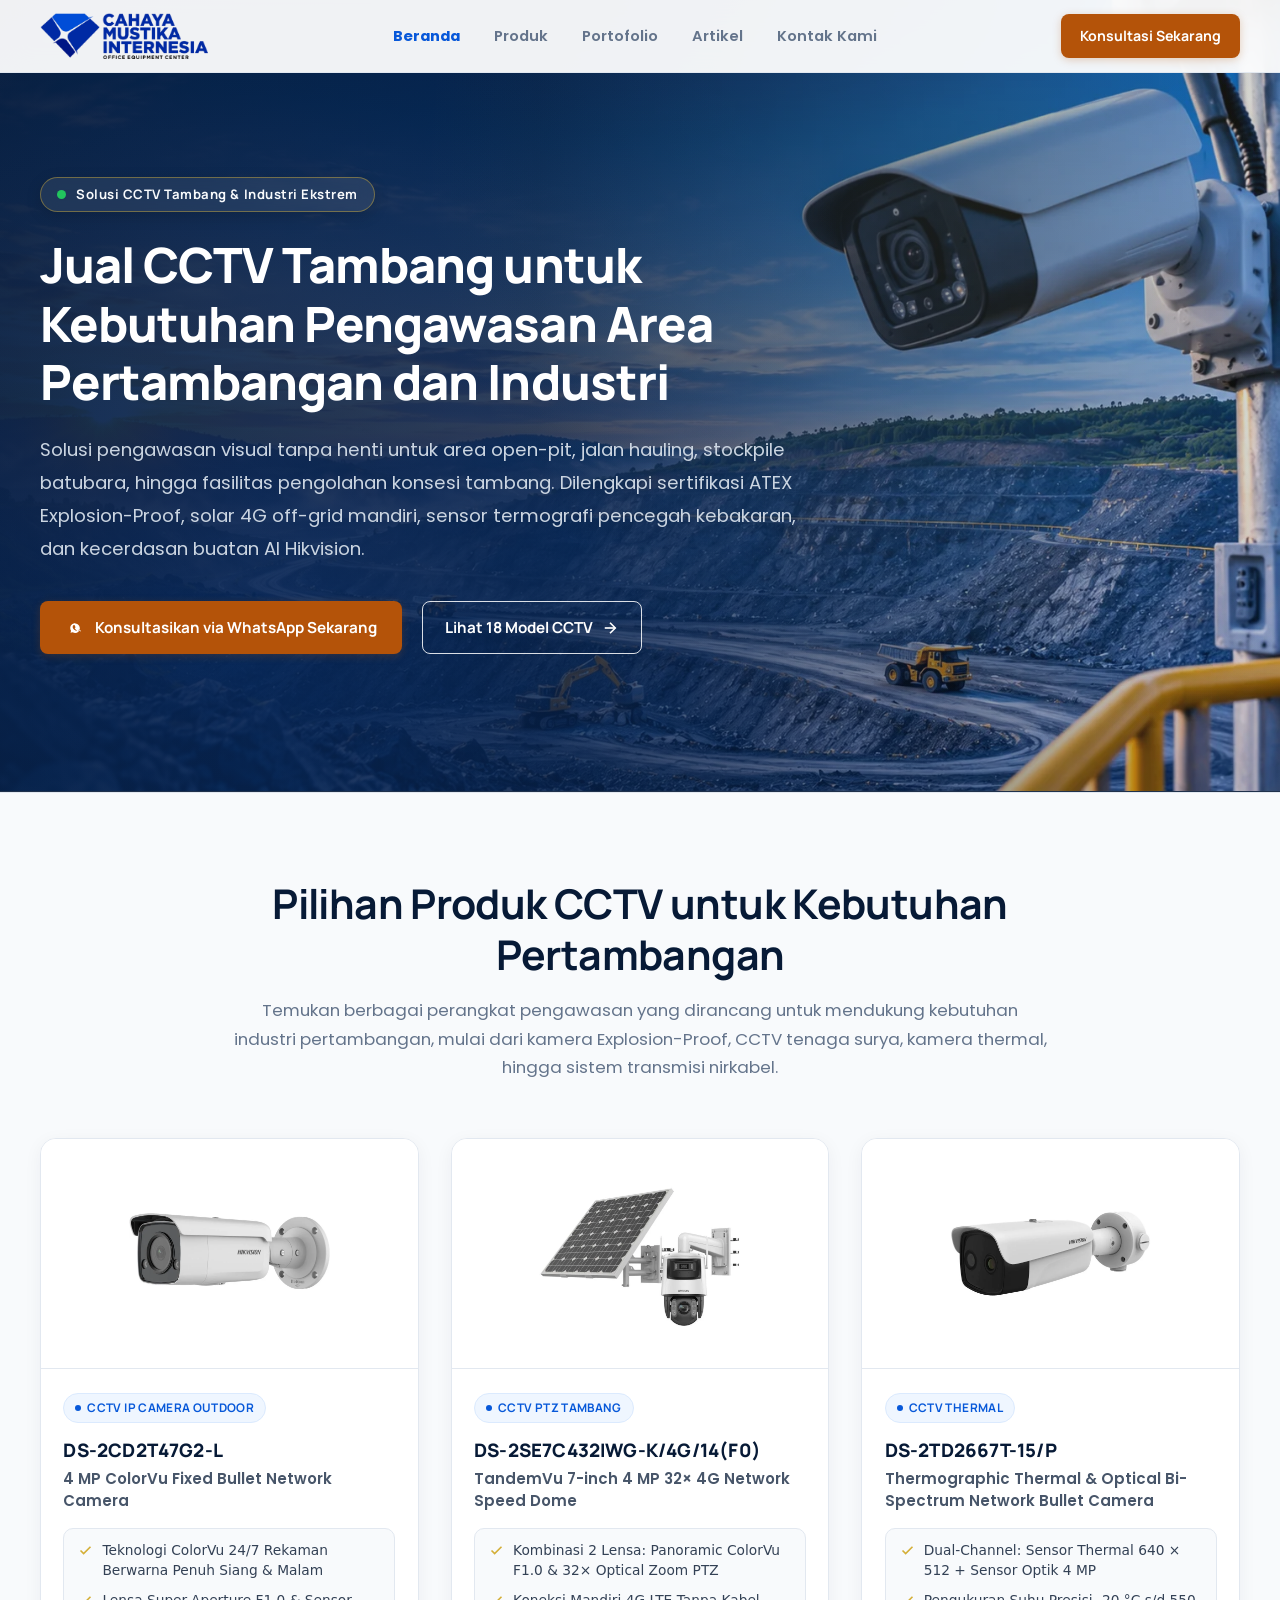
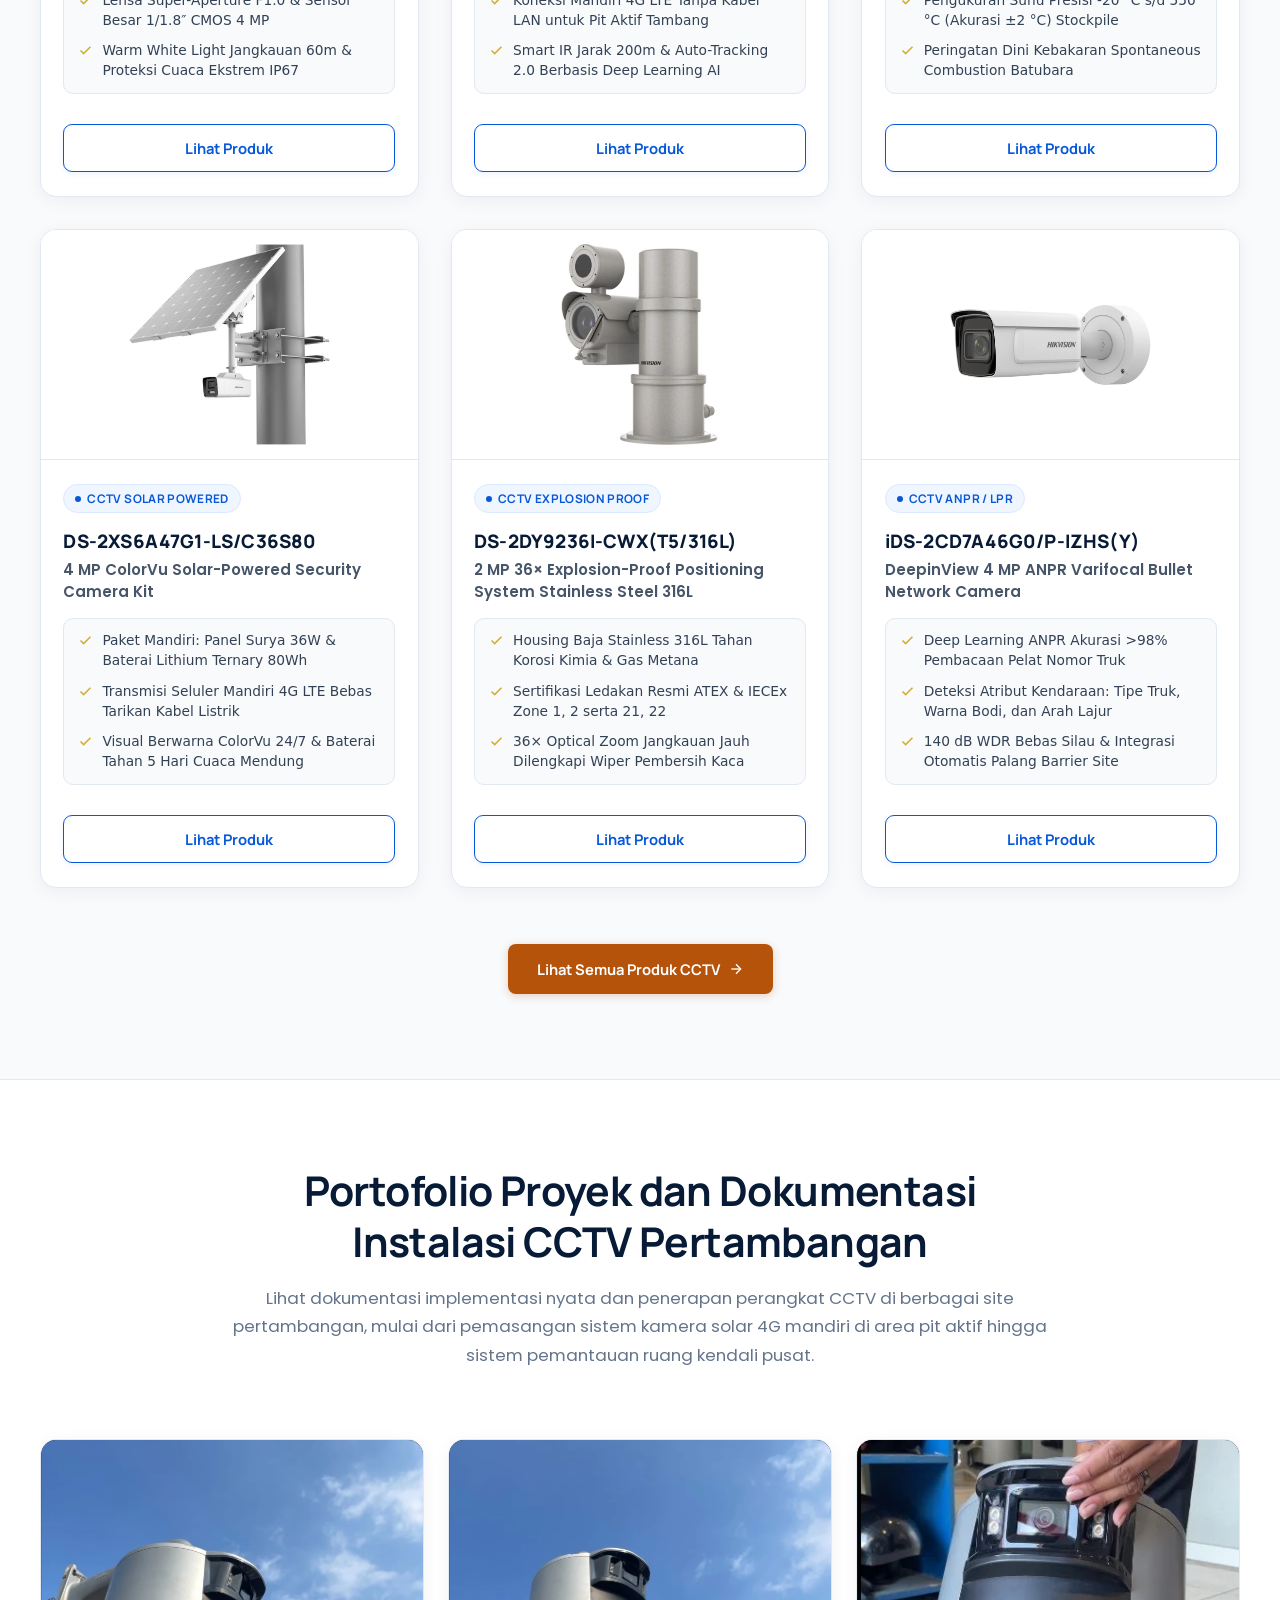
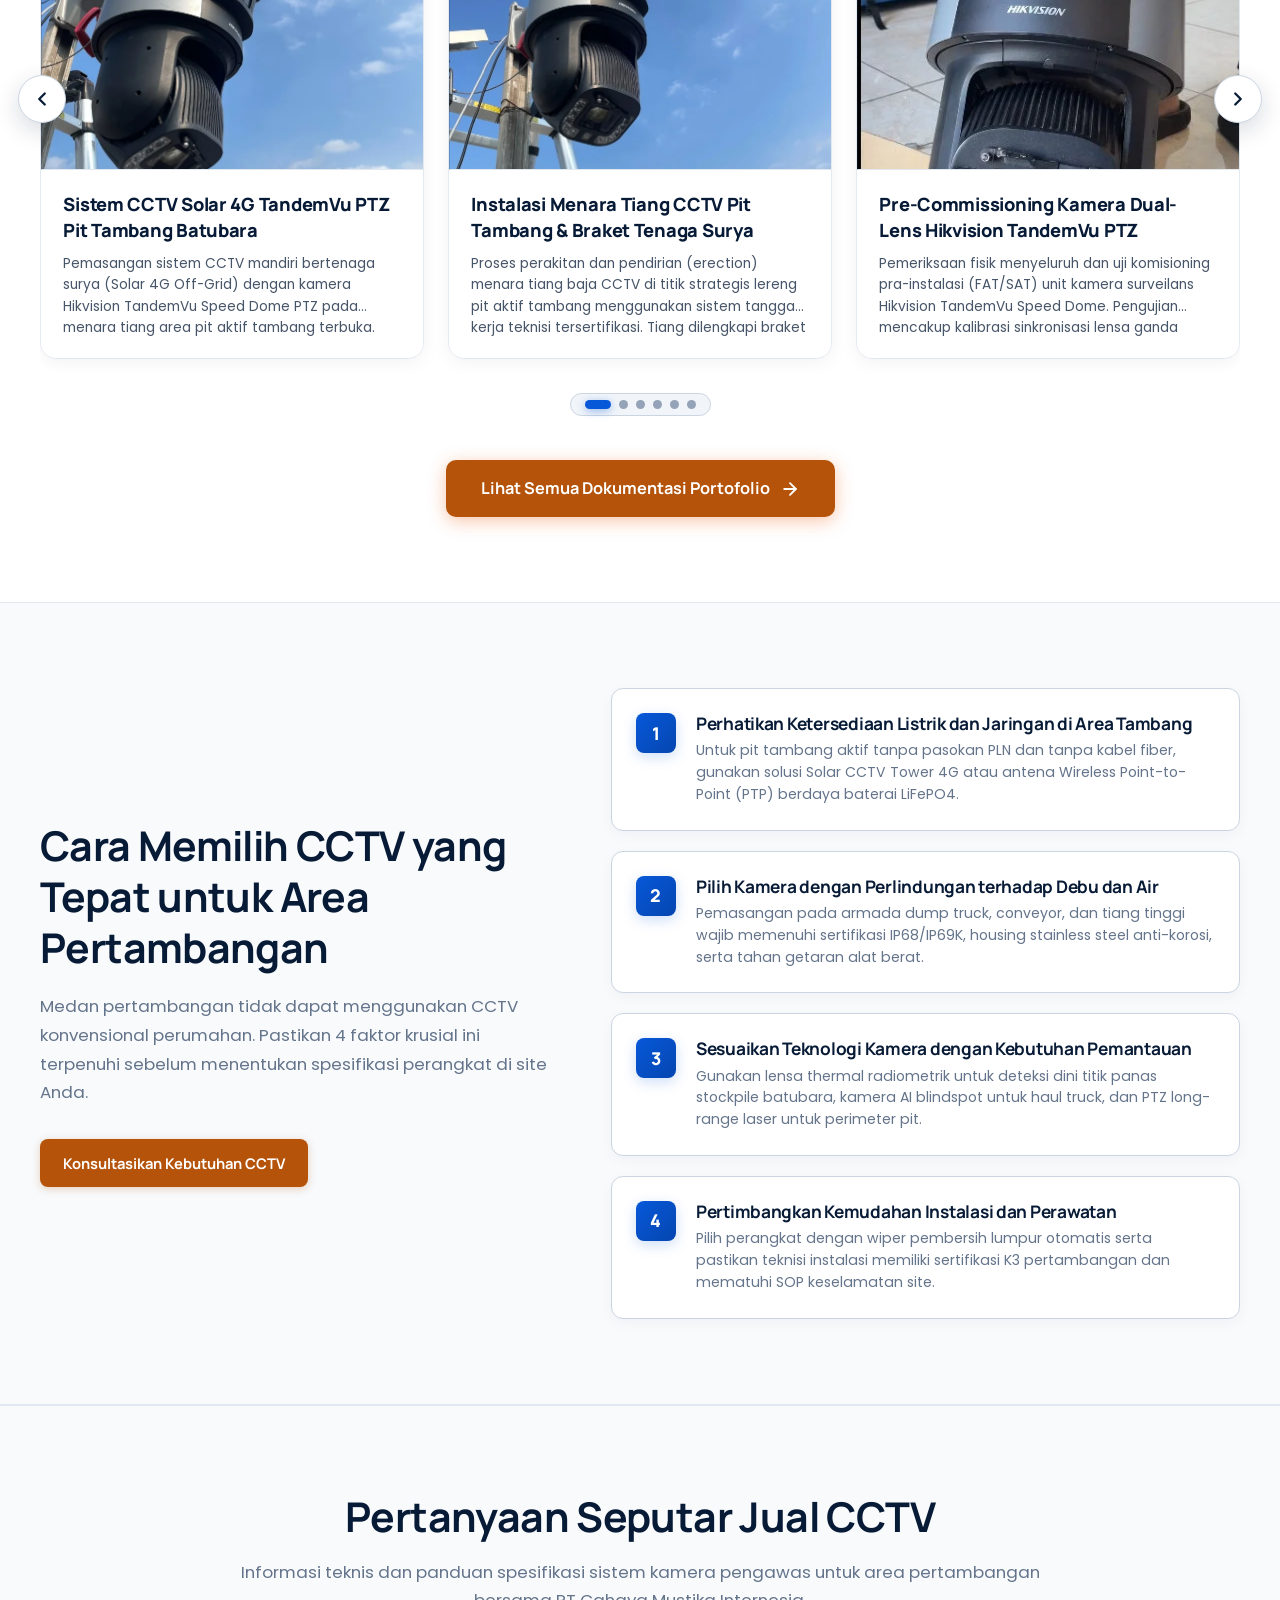
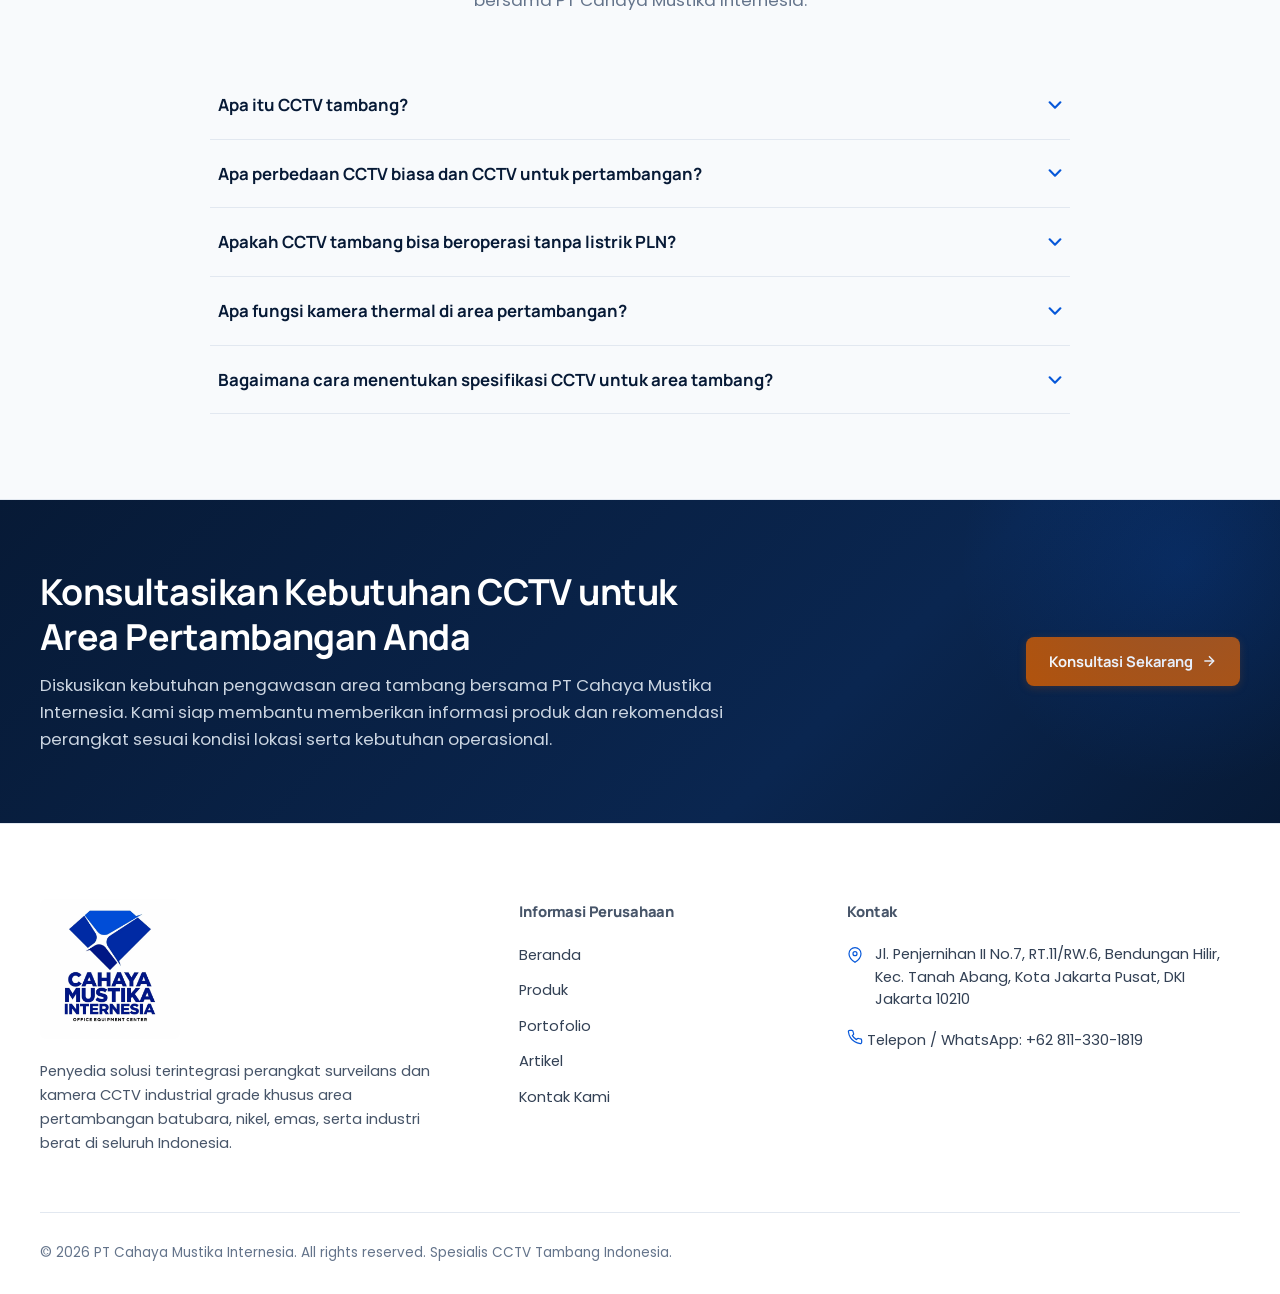
==== commit a3267a5d: "Update Website CCTV" ====
--- a/index.html
+++ b/index.html
@@ -38,7 +38,7 @@
       </nav>
 
       <div class="nav-r">
-        <a href="https://wa.me/628113301819?text=Halo%20PT%20Cahaya%20Mustika%20Internesia,%20saya%20ingin%20konsultasi%20pengadaan%20CCTV%20tambang" target="_blank" rel="noopener noreferrer" class="btn btn-orange nav-cta">
+        <a href="https://wa.me/628113301819?text=Halo%20Cahaya%20Mustika%20Internesia,%20saya%20tertarik%20dengan%20produk%20CCTV%20Tambang." target="_blank" rel="noopener noreferrer" class="btn btn-orange nav-cta">
           Konsultasi Sekarang
         </a>
         <button class="burger" id="burger" aria-label="Buka menu" aria-expanded="false">
@@ -57,11 +57,11 @@
         <div class="hero-content" style="max-width: 860px; text-align: left;">
           <div class="hero-pill-badge">
             <span class="pulsing-status-dot"></span>
-            <span class="hero-pill-text">Solusi CCTV Tambang & Industri Ekstrem • Authorized Partner</span>
+            <span class="hero-pill-text">Solusi CCTV Tambang & Industri Ekstrem</span>
           </div>
 
           <h1 class="hero-main-title">
-            Sistem Kamera CCTV Handal untuk <span class="gold-gradient">Area Pertambangan</span> & Industri Berat
+            Jual CCTV Tambang untuk Kebutuhan Pengawasan Area Pertambangan dan Industri
           </h1>
 
           <p class="hero-desc">
@@ -69,9 +69,9 @@
           </p>
 
           <div class="hero-actions-wrap">
-            <a href="https://wa.me/628113301819?text=Halo%20PT%20Cahaya%20Mustika%20Internesia,%20saya%20ingin%20konsultasi%20pengadaan%20CCTV%20tambang" target="_blank" rel="noopener noreferrer" class="btn btn-orange btn-lg hero-btn-cta">
+            <a href="https://wa.me/628113301819?text=Halo%20Cahaya%20Mustika%20Internesia,%20saya%20tertarik%20dengan%20produk%20CCTV%20Tambang." target="_blank" rel="noopener noreferrer" class="btn btn-orange btn-lg hero-btn-cta">
               <svg width="20" height="20" viewBox="0 0 24 24" fill="currentColor"><path d="M12.031 6.172c-3.181 0-5.767 2.586-5.768 5.766-.001 1.298.38 2.27 1.019 3.287l-.711 2.598 2.664-.698c.969.587 1.961.954 2.796.954 3.179 0 5.767-2.587 5.767-5.766.001-3.187-2.575-5.77-5.767-5.771zm3.392 8.244c-.144.405-.837.774-1.17.824-.312.045-.634.053-1.637-.291-1.229-.422-2.193-1.442-2.39-1.666-.196-.223-.974-1.294-.974-2.469 0-1.175.617-1.752.836-1.99.219-.239.479-.299.638-.299.16 0 .319.002.459.009.148.007.348-.056.544.415.204.489.697 1.704.757 1.826.06.122.1.266.02.425-.08.159-.12.259-.239.399-.12.14-.251.312-.359.419-.12.119-.244.249-.105.489.139.239.619 1.021 1.328 1.653.913.813 1.683 1.066 1.922 1.185.239.12.379.1.518-.06.14-.16.598-.698.757-.938.16-.239.319-.2.538-.12.22.08 1.396.658 1.636.778.239.12.399.18.458.279.06.101.06.579-.084.984z"/></svg>
-              Konsultasi Pengadaan Site
+              Konsultasikan via WhatsApp Sekarang
             </a>
             <a href="products.html" class="btn btn-trans-white btn-lg hero-btn-explore">
               Lihat 18 Model CCTV
@@ -293,9 +293,9 @@
     <section class="sec" id="portofolio">
       <div class="wrap">
         <div class="head ctr">
-          <h2>Solusi Pengawasan CCTV untuk Berbagai Area Pertambangan</h2>
+          <h2>Portofolio Proyek dan Dokumentasi Instalasi CCTV Pertambangan</h2>
           <p class="sub">
-            Sistem CCTV dapat mendukung pemantauan berbagai area operasional, seperti tambang batubara, kawasan smelter, jalur hauling, stockpile, dermaga jetty, dan ruang kontrol.
+            Lihat dokumentasi implementasi nyata dan penerapan perangkat CCTV di berbagai site pertambangan, mulai dari pemasangan sistem kamera solar 4G mandiri di area pit aktif hingga sistem pemantauan ruang kendali pusat.
           </p>
         </div>
 
@@ -575,7 +575,7 @@
             Diskusikan kebutuhan pengawasan area tambang bersama PT Cahaya Mustika Internesia. Kami siap membantu memberikan informasi produk dan rekomendasi perangkat sesuai kondisi lokasi serta kebutuhan operasional.
           </p>
         </div>
-        <a href="https://wa.me/628113301819?text=Halo%20PT%20Cahaya%20Mustika%20Internesia,%20saya%20ingin%20jadwalkan%20diskusi%20teknis%20CCTV%20tambang" target="_blank" rel="noopener noreferrer" class="btn btn-orange btn-lg">
+        <a href="https://wa.me/628113301819?text=Halo%20Cahaya%20Mustika%20Internesia,%20saya%20tertarik%20dengan%20produk%20CCTV%20Tambang." target="_blank" rel="noopener noreferrer" class="btn btn-orange btn-lg">
           Konsultasi Sekarang
           <svg width="16" height="16" viewBox="0 0 24 24" fill="none" stroke="currentColor" stroke-width="2.2"><line x1="5" y1="12" x2="19" y2="12"/><polyline points="12 5 19 12 12 19"/></svg>
         </a>
--- a/css/style.css
+++ b/css/style.css
@@ -709,10 +709,10 @@
   align-items: center;
   background-color: #071A36;
   background-image: 
-    linear-gradient(135deg, rgba(7, 26, 54, 0.94) 0%, rgba(10, 33, 68, 0.90) 50%, rgba(7, 88, 217, 0.35) 100%),
-    url('https://images.unsplash.com/photo-1578328819058-b69f3a3b0f6b?auto=format&fit=crop&w=1920&q=80');
+    linear-gradient(90deg, rgba(7, 26, 54, 0.94) 0%, rgba(7, 26, 54, 0.82) 42%, rgba(7, 26, 54, 0.35) 80%, rgba(7, 26, 54, 0.15) 100%),
+    url('../assets/hero/gambar-beranda.webp');
   background-size: cover;
-  background-position: center;
+  background-position: center right;
   background-repeat: no-repeat;
   color: #FFFFFF;
   overflow: hidden;
@@ -2783,7 +2783,8 @@
   top: 90px;
 }
 
-.sidebar-portfolio-card {
+.sidebar-portfolio-card,
+.sidebar-articles-card {
   background: #FFFFFF;
   border: 1.5px solid #E2E8F0;
   border-radius: 16px;
@@ -2791,7 +2792,8 @@
   box-shadow: 0 4px 20px rgba(7, 26, 54, 0.05);
 }
 
-.sidebar-portfolio-head {
+.sidebar-portfolio-head,
+.sidebar-articles-head {
   padding: 1.25rem 1.4rem;
   background: #071A36;
   color: #FFFFFF;
@@ -2829,14 +2831,16 @@
   margin: 0;
 }
 
-.recent-portfolio-items {
+.recent-portfolio-items,
+.recent-articles-items {
   padding: 0.85rem 1rem;
   display: flex;
   flex-direction: column;
   gap: 0.85rem;
 }
 
-.recent-port-item {
+.recent-port-item,
+.recent-article-item {
   display: flex;
   align-items: center;
   gap: 12px;
@@ -2848,13 +2852,15 @@
   border: 1px solid transparent;
 }
 
-.recent-port-item:hover {
+.recent-port-item:hover,
+.recent-article-item:hover {
   background: #F8FAFC;
   border-color: #E2E8F0;
   transform: translateX(4px);
 }
 
-.recent-port-thumb {
+.recent-port-thumb,
+.recent-article-thumb {
   width: 62px;
   height: 62px;
   border-radius: 8px;
@@ -2864,19 +2870,22 @@
   border: 1px solid #E2E8F0;
 }
 
-.recent-port-thumb img {
+.recent-port-thumb img,
+.recent-article-thumb img {
   width: 100%;
   height: 100%;
   object-fit: cover;
   display: block;
 }
 
-.recent-port-info {
+.recent-port-info,
+.recent-article-info {
   flex: 1;
   min-width: 0;
 }
 
-.recent-port-tag {
+.recent-port-tag,
+.recent-article-tag {
   display: inline-block;
   font-size: 0.68rem;
   font-weight: 700;
@@ -2886,7 +2895,8 @@
   margin-bottom: 2px;
 }
 
-.recent-port-title {
+.recent-port-title,
+.recent-article-title {
   font-family: var(--font-heading);
   font-size: 0.83rem;
   font-weight: 700;
@@ -2900,14 +2910,30 @@
   transition: color 0.2s ease;
 }
 
-.recent-port-item:hover .recent-port-title {
+.recent-port-item:hover .recent-port-title,
+.recent-article-item:hover .recent-article-title {
   color: #0758D9;
 }
 
-.recent-port-meta {
+.recent-port-meta,
+.recent-article-meta {
   font-size: 0.72rem;
   color: #64748B;
   display: block;
+}
+
+.recent-article-card {
+  transition: transform 0.25s ease, box-shadow 0.25s ease, border-color 0.25s ease;
+}
+
+.recent-article-card:hover {
+  transform: translateY(-4px);
+  box-shadow: 0 8px 24px rgba(7, 26, 54, 0.12) !important;
+  border-color: #CBD5E1 !important;
+}
+
+.recent-article-card:hover h3 {
+  color: #0758D9 !important;
 }
 
 .sidebar-portfolio-footer {
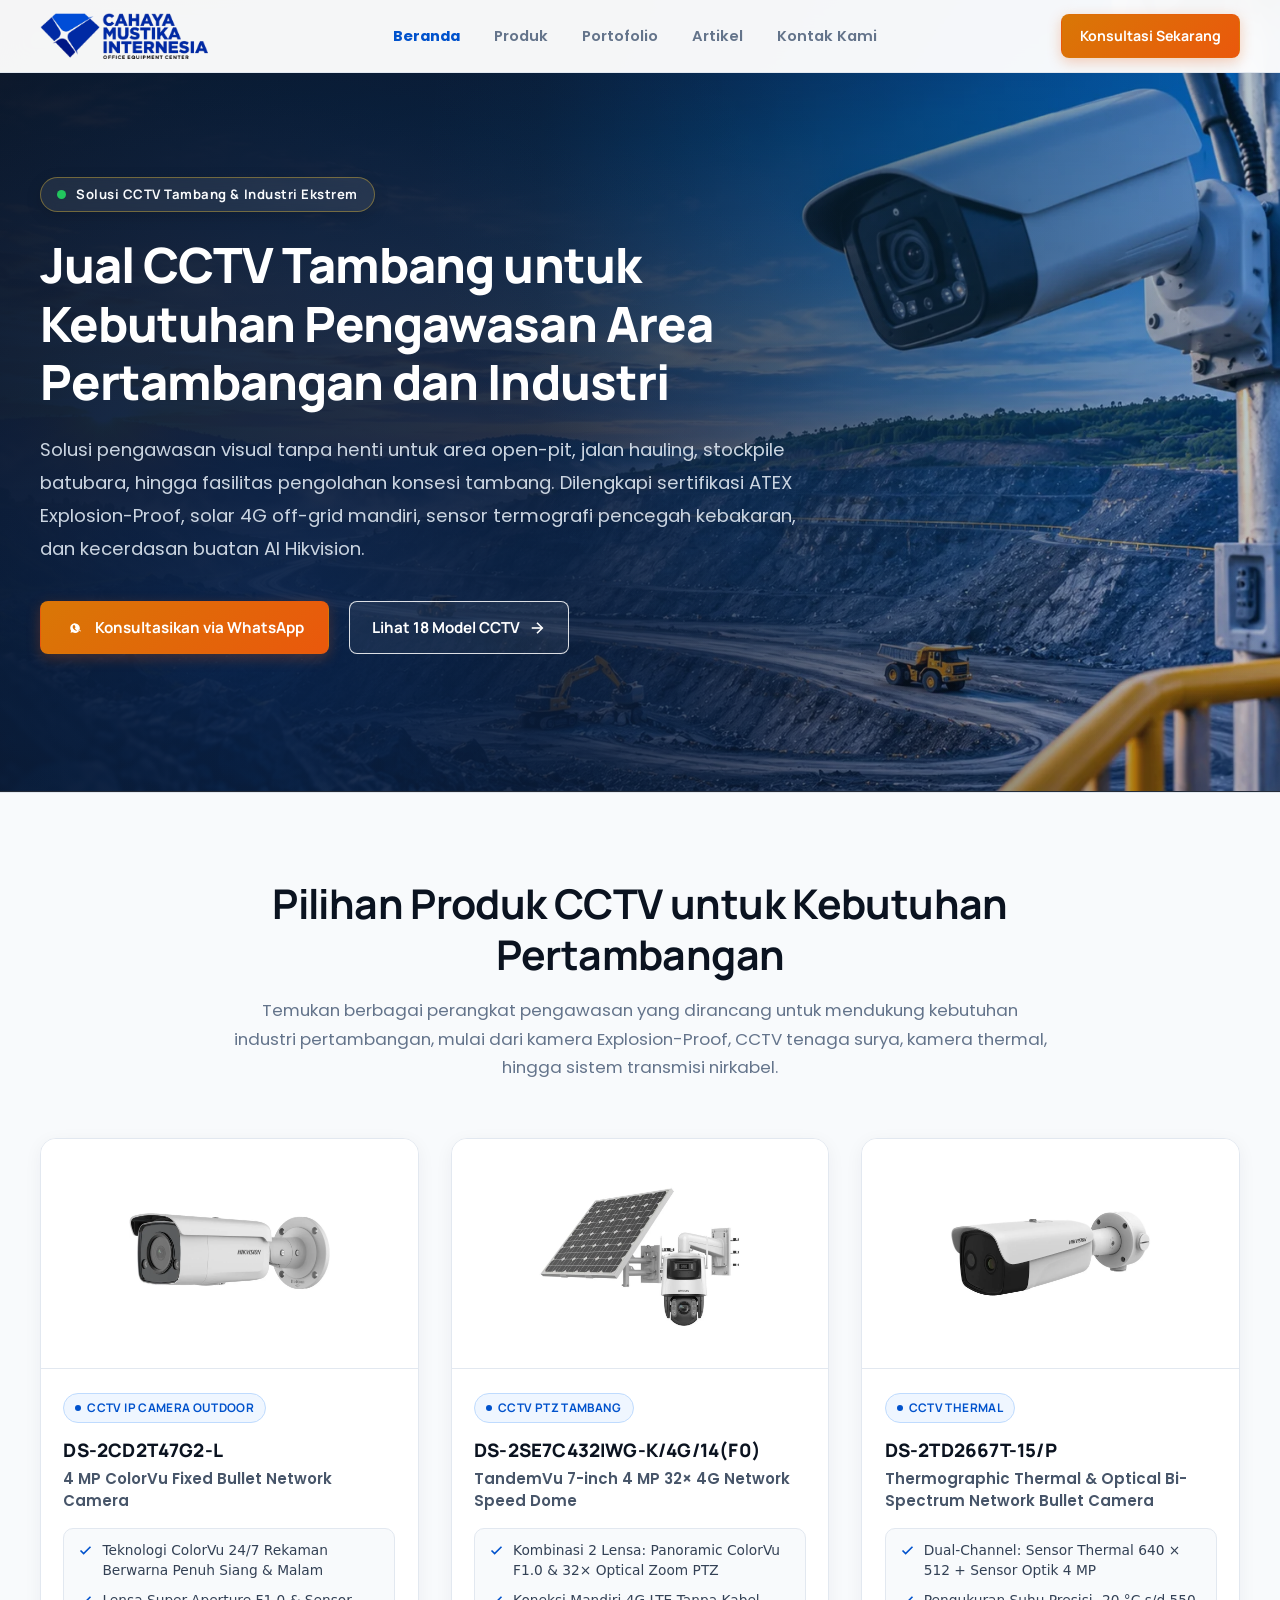
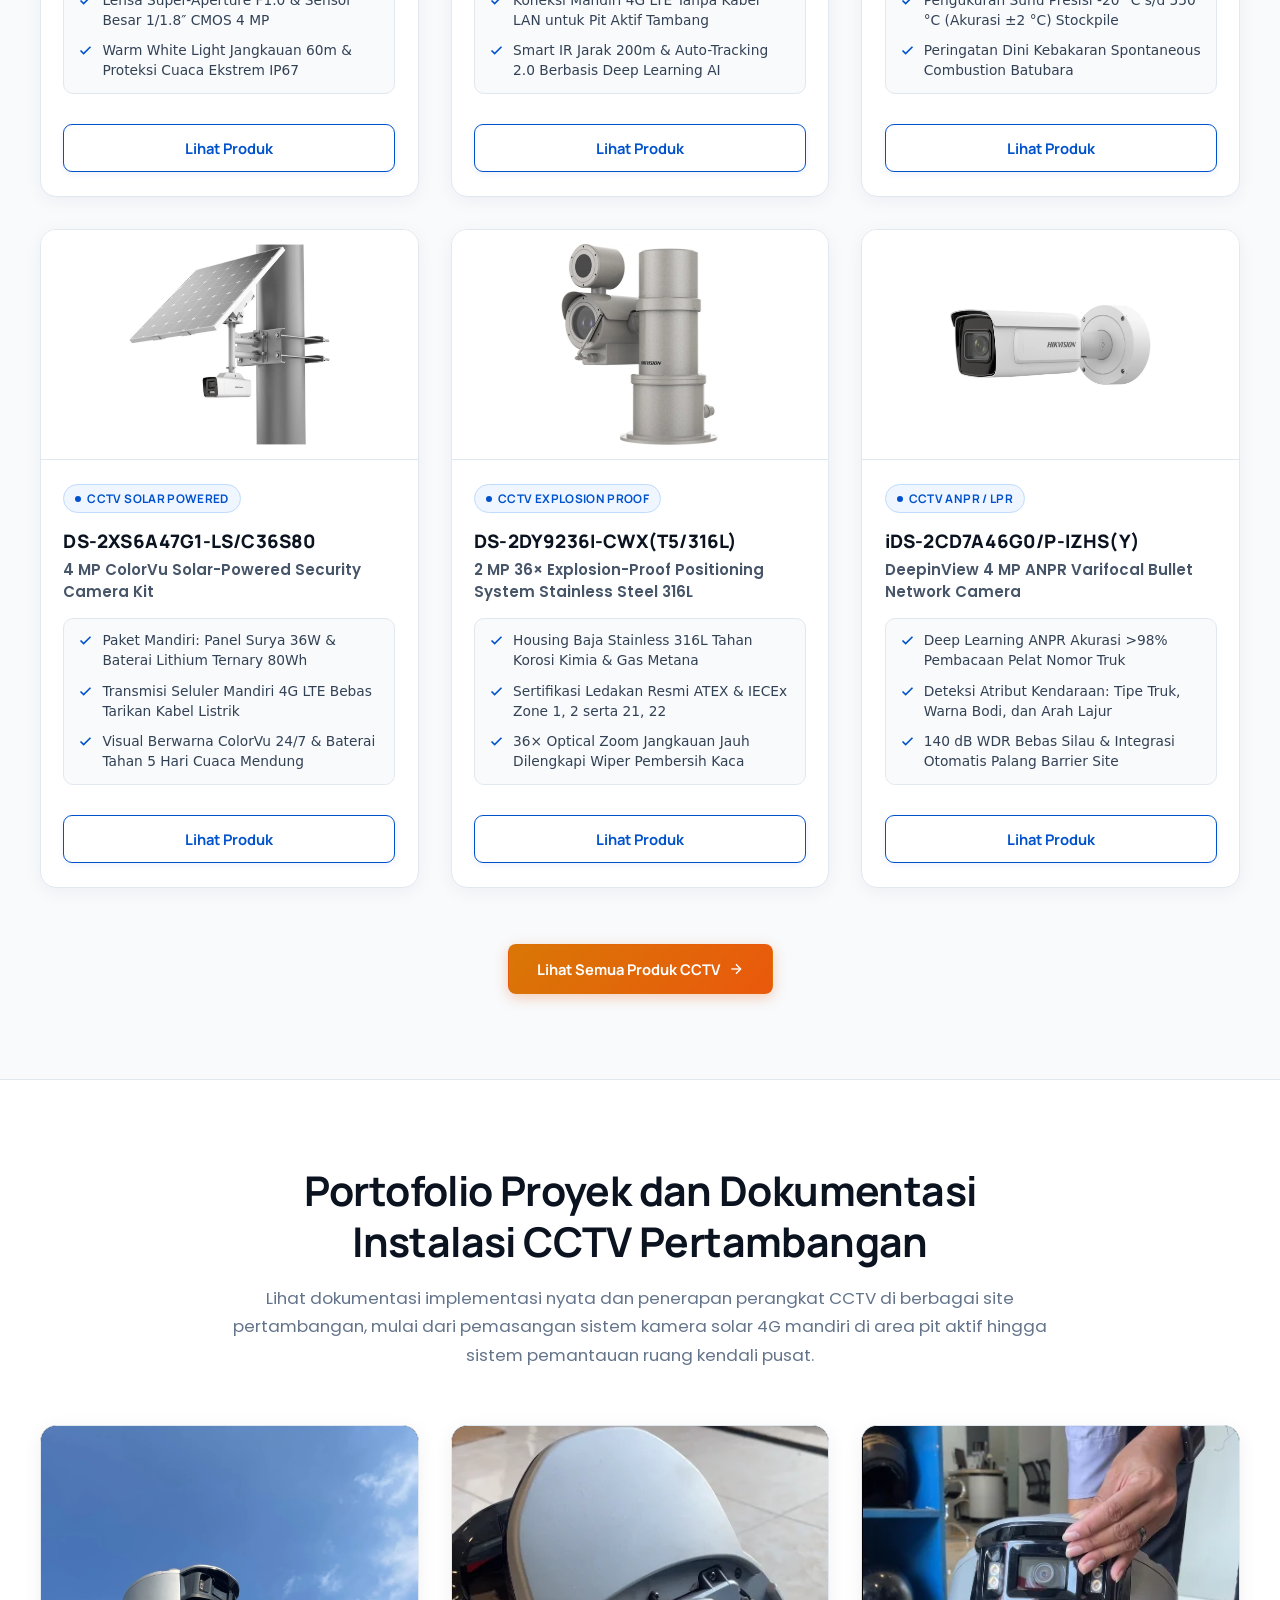
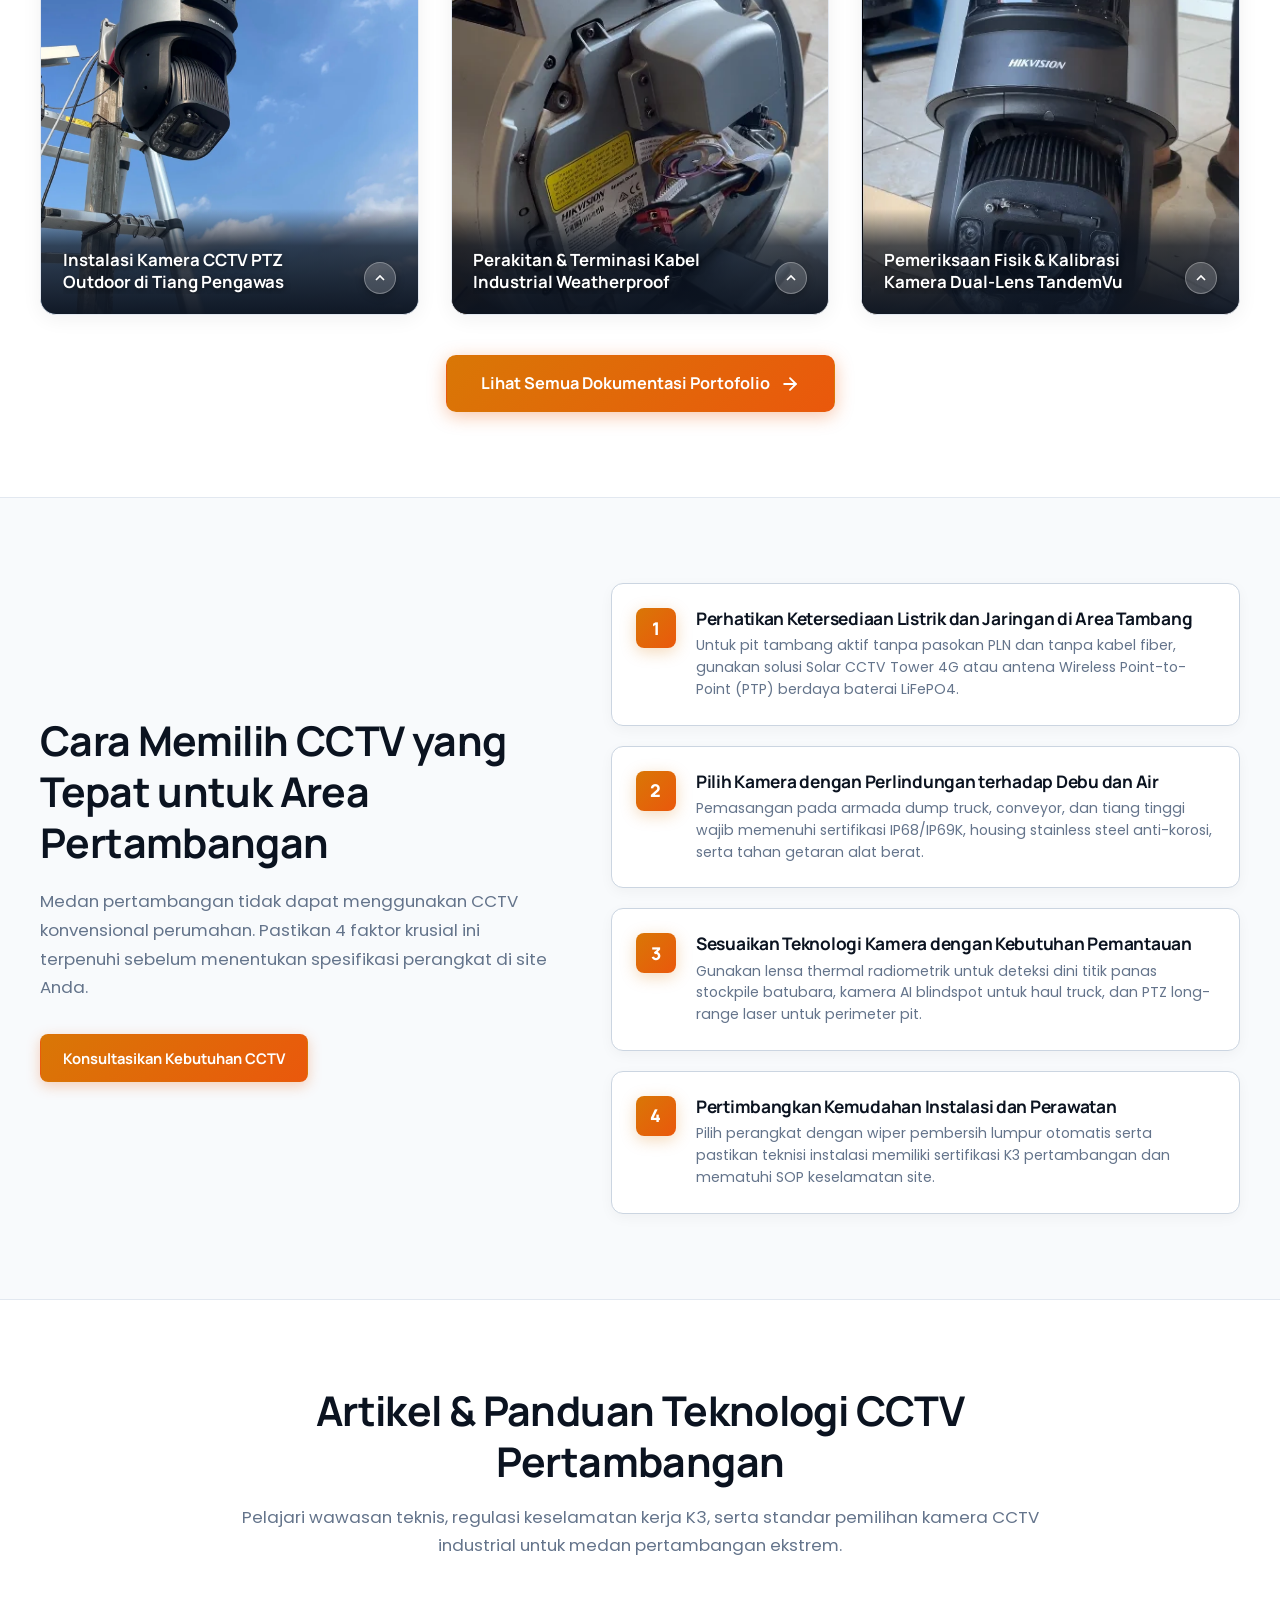
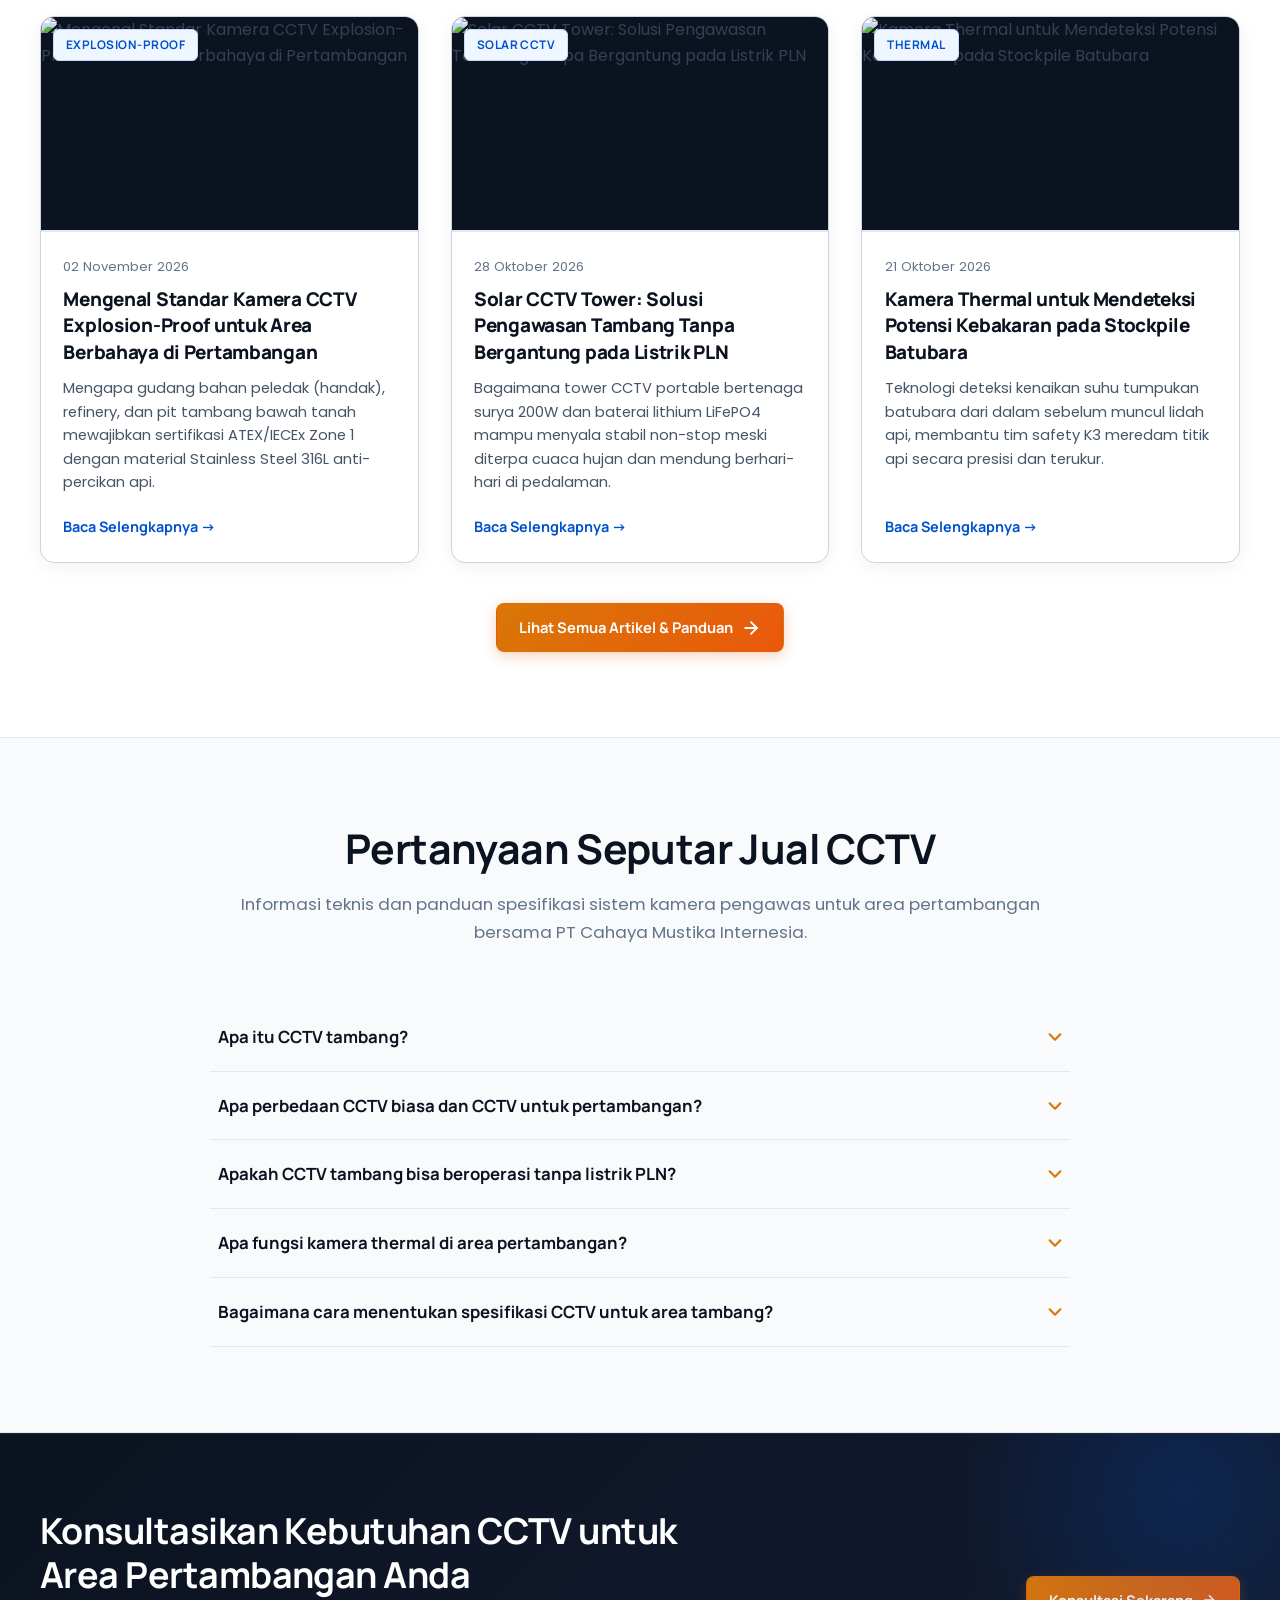
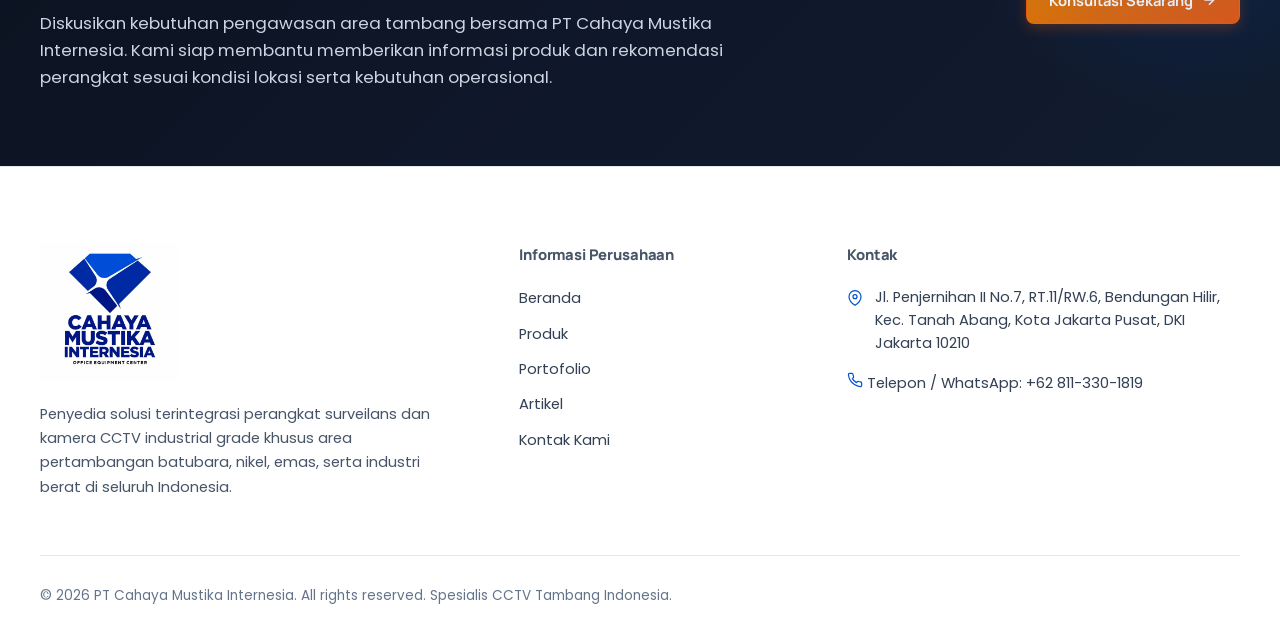
==== commit fc500bd0: "Update Website CCTV" ====
--- a/index.html
+++ b/index.html
@@ -71,7 +71,7 @@
           <div class="hero-actions-wrap">
             <a href="https://wa.me/628113301819?text=Halo%20Cahaya%20Mustika%20Internesia,%20saya%20tertarik%20dengan%20produk%20CCTV%20Tambang." target="_blank" rel="noopener noreferrer" class="btn btn-orange btn-lg hero-btn-cta">
               <svg width="20" height="20" viewBox="0 0 24 24" fill="currentColor"><path d="M12.031 6.172c-3.181 0-5.767 2.586-5.768 5.766-.001 1.298.38 2.27 1.019 3.287l-.711 2.598 2.664-.698c.969.587 1.961.954 2.796.954 3.179 0 5.767-2.587 5.767-5.766.001-3.187-2.575-5.77-5.767-5.771zm3.392 8.244c-.144.405-.837.774-1.17.824-.312.045-.634.053-1.637-.291-1.229-.422-2.193-1.442-2.39-1.666-.196-.223-.974-1.294-.974-2.469 0-1.175.617-1.752.836-1.99.219-.239.479-.299.638-.299.16 0 .319.002.459.009.148.007.348-.056.544.415.204.489.697 1.704.757 1.826.06.122.1.266.02.425-.08.159-.12.259-.239.399-.12.14-.251.312-.359.419-.12.119-.244.249-.105.489.139.239.619 1.021 1.328 1.653.913.813 1.683 1.066 1.922 1.185.239.12.379.1.518-.06.14-.16.598-.698.757-.938.16-.239.319-.2.538-.12.22.08 1.396.658 1.636.778.239.12.399.18.458.279.06.101.06.579-.084.984z"/></svg>
-              Konsultasikan via WhatsApp Sekarang
+              Konsultasikan via WhatsApp
             </a>
             <a href="products.html" class="btn btn-trans-white btn-lg hero-btn-explore">
               Lihat 18 Model CCTV
@@ -299,113 +299,76 @@
           </p>
         </div>
 
-        <div class="port-slider-wrapper">
-          <!-- Tombol Navigasi Kiri (Seamless Infinite Loop) -->
-          <button class="port-nav-btn port-nav-prev" id="portPrevBtn" aria-label="Proyek sebelumnya" type="button">
-            <svg width="22" height="22" viewBox="0 0 24 24" fill="none" stroke="currentColor" stroke-width="2.5" stroke-linecap="round" stroke-linejoin="round">
-              <polyline points="15 18 9 12 15 6"></polyline>
-            </svg>
-          </button>
-
-          <!-- Slider Viewport Window -->
-          <div class="port-slider-viewport" id="portSliderViewport" role="region" aria-label="Slider Portofolio CCTV Tambang" tabindex="0">
-            <!-- Slider Track Memanjang ke Samping -->
-            <div class="port-slider-track" id="portSliderTrack">
-            <!-- Project 1 -->
-            <div class="port-card" tabindex="0" role="button" aria-label="Lihat dokumentasi Sistem CCTV Solar 4G TandemVu PTZ Pit Tambang Batubara" data-category="Pit Tambang Terbuka">
-              <div class="port-image-box">
-                <img src="assets/portfolio/cctv-pit-tandemvu-solar.webp" data-full-img="assets/portfolio/cctv-pit-tandemvu-solar.webp" alt="Sistem CCTV Solar 4G TandemVu PTZ Pit Tambang Batubara" class="port-image port-img-solar" loading="lazy">
-              </div>
-              <div class="port-body">
-                <h3 class="port-title">Sistem CCTV Solar 4G TandemVu PTZ Pit Tambang Batubara</h3>
-                <p class="port-desc">
-                  Pemasangan sistem CCTV mandiri bertenaga surya (Solar 4G Off-Grid) dengan kamera Hikvision TandemVu Speed Dome PTZ pada menara tiang area pit aktif tambang terbuka. Menggabungkan lensa panoramic ColorVu dan lensa PTZ optical zoom untuk memantau kestabilan dinding lereng pit (slope monitoring) serta pergerakan armada alat berat secara real-time 24 jam tanpa kabel listrik.
+        <div class="port-grid">
+          <!-- Project 1: Instalasi Kamera di Tiang Pengawas -->
+          <div class="port-card" tabindex="0" role="button" aria-expanded="false" aria-label="Portofolio: Instalasi Kamera CCTV PTZ Outdoor di Tiang Pengawas" data-category="Instalasi Menara Tiang (Pole Mount)">
+            <img src="assets/portfolio/gambar1.webp" data-full-img="assets/portfolio/gambar1.webp" alt="Instalasi Kamera CCTV PTZ Outdoor di Tiang Pengawas" class="port-image" loading="lazy">
+
+            <div class="port-preview-bar">
+              <span class="port-preview-title">Instalasi Kamera CCTV PTZ Outdoor di Tiang Pengawas</span>
+              <span class="port-preview-icon" aria-hidden="true">
+                <svg width="16" height="16" viewBox="0 0 24 24" fill="none" stroke="currentColor" stroke-width="2.5"><polyline points="18 15 12 9 6 15"></polyline></svg>
+              </span>
+            </div>
+
+            <div class="port-overlay">
+              <div class="port-overlay-inner">
+                <span class="port-overlay-tag">Instalasi Menara Tiang (Pole Mount)</span>
+                <h3 class="port-overlay-title">Instalasi Kamera CCTV PTZ Outdoor di Tiang Pengawas</h3>
+                <p class="port-overlay-desc">
+                  Pemasangan kamera CCTV Hikvision TandemVu heavy-duty pada menara tiang pengawas lapangan. Kamera ini dirancang untuk memantau area pit tambang terbuka secara luas dan jarak jauh dengan kestabilan tinggi terhadap terpaan angin kencang serta cuaca ekstrem.
                 </p>
               </div>
             </div>
-
-            <!-- Project 2: Erection & Pemasangan Menara Tiang -->
-            <div class="port-card" tabindex="0" role="button" aria-label="Lihat dokumentasi Instalasi Menara Tiang CCTV Pit Tambang & Braket Tenaga Surya" data-category="Instalasi & Rigging Pit">
-              <div class="port-image-box">
-                <img src="assets/portfolio/cctv-instalasi-tower-pit.webp" data-full-img="assets/portfolio/cctv-instalasi-tower-pit.webp" alt="Instalasi Menara Tiang CCTV Pit Tambang & Braket Tenaga Surya" class="port-image port-img-tower" loading="lazy">
-              </div>
-              <div class="port-body">
-                <h3 class="port-title">Instalasi Menara Tiang CCTV Pit Tambang & Braket Tenaga Surya</h3>
-                <p class="port-desc">
-                  Proses perakitan dan pendirian (erection) menara tiang baja CCTV di titik strategis lereng pit aktif tambang menggunakan sistem tangga kerja teknisi tersertifikasi. Tiang dilengkapi braket modul solar panel surya, grounding penangkal petir terpadu, serta klem baja anti-vibrasi guna meredam getaran keras dari lalu lalang armada dump truck kelas 100 ton.
+          </div>
+
+          <!-- Project 2: Wiring & Konektor Weatherproof -->
+          <div class="port-card" tabindex="0" role="button" aria-expanded="false" aria-label="Portofolio: Perakitan & Terminasi Kabel Konektor Industrial Weatherproof" data-category="Wiring & Proteksi Koneksi">
+            <img src="assets/portfolio/gambar2.webp" data-full-img="assets/portfolio/gambar2.webp" alt="Perakitan & Terminasi Kabel Konektor Industrial Weatherproof" class="port-image" loading="lazy">
+
+            <div class="port-preview-bar">
+              <span class="port-preview-title">Perakitan & Terminasi Kabel Industrial Weatherproof</span>
+              <span class="port-preview-icon" aria-hidden="true">
+                <svg width="16" height="16" viewBox="0 0 24 24" fill="none" stroke="currentColor" stroke-width="2.5"><polyline points="18 15 12 9 6 15"></polyline></svg>
+              </span>
+            </div>
+
+            <div class="port-overlay">
+              <div class="port-overlay-inner">
+                <span class="port-overlay-tag">Wiring & Proteksi Koneksi</span>
+                <h3 class="port-overlay-title">Perakitan & Terminasi Kabel Konektor Industrial Weatherproof</h3>
+                <p class="port-overlay-desc">
+                  Pemasangan konektor berstandar industri dengan pengaman kabel (safety wire tether) dan segel kedap air/debu. Menjamin suplai daya serta transmisi data kamera tetap stabil tanpa risiko korsleting meski terkena hujan badai dan paparan debu tambang tebal.
                 </p>
               </div>
             </div>
-
-            <!-- Project 3: Inspeksi Fisik Unit Dual-Lens TandemVu -->
-            <div class="port-card" tabindex="0" role="button" aria-label="Lihat dokumentasi Pre-Commissioning Kamera Dual-Lens Hikvision TandemVu PTZ" data-category="Pre-Commissioning & Unit">
-              <div class="port-image-box">
-                <img src="assets/portfolio/cctv-tandemvu-unit.webp" data-full-img="assets/portfolio/cctv-tandemvu-unit.webp" alt="Pre-Commissioning Kamera Dual-Lens Hikvision TandemVu PTZ" class="port-image port-img-unit" loading="lazy">
-              </div>
-              <div class="port-body">
-                <h3 class="port-title">Pre-Commissioning Kamera Dual-Lens Hikvision TandemVu PTZ</h3>
-                <p class="port-desc">
-                  Pemeriksaan fisik menyeluruh dan uji komisioning pra-instalasi (FAT/SAT) unit kamera surveilans Hikvision TandemVu Speed Dome. Pengujian mencakup kalibrasi sinkronisasi lensa ganda (ColorVu F1.0 dan lensa PTZ jarak jauh), mekanisme wiper pembersih lumpur otomatis, sensor pemanas internal (heater), serta pengujian segel housing IP67 sebelum unit dinaikkan ke puncak menara.
+          </div>
+
+          <!-- Project 3: Inspeksi Fisik & Kalibrasi Kamera -->
+          <div class="port-card" tabindex="0" role="button" aria-expanded="false" aria-label="Portofolio: Pemeriksaan Fisik & Kalibrasi Kamera Dual-Lens TandemVu PTZ" data-category="Kalibrasi & Uji Fungsi Kamera">
+            <img src="assets/portfolio/gambar3.webp" data-full-img="assets/portfolio/gambar3.webp" alt="Pemeriksaan Fisik & Kalibrasi Kamera Dual-Lens TandemVu PTZ" class="port-image" loading="lazy">
+
+            <div class="port-preview-bar">
+              <span class="port-preview-title">Pemeriksaan Fisik & Kalibrasi Kamera Dual-Lens TandemVu</span>
+              <span class="port-preview-icon" aria-hidden="true">
+                <svg width="16" height="16" viewBox="0 0 24 24" fill="none" stroke="currentColor" stroke-width="2.5"><polyline points="18 15 12 9 6 15"></polyline></svg>
+              </span>
+            </div>
+
+            <div class="port-overlay">
+              <div class="port-overlay-inner">
+                <span class="port-overlay-tag">Kalibrasi & Uji Fungsi Kamera</span>
+                <h3 class="port-overlay-title">Pemeriksaan Fisik & Kalibrasi Kamera Dual-Lens TandemVu PTZ</h3>
+                <p class="port-overlay-desc">
+                  Tahap pengujian dan kalibrasi unit kamera sebelum dipasang di tiang. Teknisi memastikan lensa panorama atas dan lensa optical zoom bawah berfungsi sinkron, wiper pembersih lumpur otomatis bekerja normal, dan lampu inframerah siap bekerja untuk pemantauan malam hari.
                 </p>
               </div>
             </div>
-
-            <!-- Project 4: Terminasi Kabel & Baseplate Weatherproof -->
-            <div class="port-card" tabindex="0" role="button" aria-label="Lihat dokumentasi Terminasi Kabel & Baseplate Heavy-Duty Weatherproof CCTV" data-category="Wiring & Proteksi Industrial">
-              <div class="port-image-box">
-                <img src="assets/portfolio/cctv-tandemvu-detail.webp" data-full-img="assets/portfolio/cctv-tandemvu-detail.webp" alt="Terminasi Kabel & Baseplate Heavy-Duty Weatherproof CCTV" class="port-image port-img-detail" loading="lazy">
-              </div>
-              <div class="port-body">
-                <h3 class="port-title">Terminasi Kabel & Baseplate Heavy-Duty Weatherproof CCTV</h3>
-                <p class="port-desc">
-                  Instalasi sistem pengkabelan berstandar industri dan terminasi soket daya serta transmisi data pada baseplate bawah unit Speed Dome. Dilengkapi kawat sling baja pengaman (safety wire tether) anti-jatuh, gland silikon anti-rembesan air hujan badai, dan pelindung korosi kimia untuk menjamin keandalan perangkat dari paparan debu batubara dan gas metana di area pit.
-                </p>
-              </div>
-            </div>
-
-            <!-- Project 5 -->
-            <div class="port-card" tabindex="0" role="button" aria-label="Lihat dokumentasi Sistem Pengawasan Dermaga Jetty dan Loading Tongkang" data-category="Dermaga Jetty & Tongkang">
-              <div class="port-image-box">
-                <img src="https://images.unsplash.com/photo-1544197150-b99a580bb7a8?auto=format&fit=crop&w=800&q=80" alt="Sistem Pengawasan Dermaga Jetty dan Loading Tongkang" class="port-image" loading="lazy">
-              </div>
-              <div class="port-body">
-                <h3 class="port-title">Sistem Pengawasan Dermaga Jetty dan Loading Tongkang</h3>
-                <p class="port-desc">
-                  Kamera tahan uap air asin dan lumpur rating IP68 untuk memantau proses bongkar muat conveyor shiploader ke tongkang (barge) 300 feet serta verifikasi garis muatan draft mark kapal.
-                </p>
-              </div>
-            </div>
-
-            <!-- Project 6 -->
-            <div class="port-card" tabindex="0" role="button" aria-label="Lihat dokumentasi Sistem Pemantauan Central Control Room Tambang Emas" data-category="Central Control Room">
-              <div class="port-image-box">
-                <img src="https://images.unsplash.com/photo-1558494949-ef010cbdcc31?auto=format&fit=crop&w=800&q=80" alt="Sistem Pemantauan Central Control Room Tambang Emas" class="port-image" loading="lazy">
-              </div>
-              <div class="port-body">
-                <h3 class="port-title">Sistem Pemantauan Central Control Room Tambang Emas</h3>
-                <p class="port-desc">
-                  Pembangunan infrastruktur ruang kendali pusat (CCR) terintegrasi dengan 8 layar Video Wall ultra-narrow bezel, server NVR enterprise redundan RAID 6, dan transmisi microwave wireless 500 Mbps.
-                </p>
-              </div>
-            </div>
-          </div>
-        </div>
-
-          <!-- Tombol Navigasi Kanan (Seamless Infinite Loop) -->
-          <button class="port-nav-btn port-nav-next" id="portNextBtn" aria-label="Proyek berikutnya" type="button">
-            <svg width="22" height="22" viewBox="0 0 24 24" fill="none" stroke="currentColor" stroke-width="2.5" stroke-linecap="round" stroke-linejoin="round">
-              <polyline points="9 18 15 12 9 6"></polyline>
-            </svg>
-          </button>
-        </div>
-
-        <!-- Slider Pagination Dots Indicator -->
-        <div class="port-slider-footer">
-          <div class="port-slider-dots" id="portSliderDots" aria-label="Navigasi slide portofolio"></div>
+          </div>
         </div>
 
         <!-- Tombol Menuju Halaman Portofolio -->
-        <div class="port-more-wrap">
+        <div class="port-more-wrap" style="text-align: center; margin-top: 2.5rem;">
           <a href="portfolio.html" class="btn btn-orange btn-lg port-cta-btn">
             Lihat Semua Dokumentasi Portofolio
             <svg width="20" height="20" viewBox="0 0 24 24" fill="none" stroke="currentColor" stroke-width="2.2" stroke-linecap="round" stroke-linejoin="round">
@@ -474,6 +437,90 @@
       </div>
     </section>
 
+    <!-- ================= ARTIKEL & PANDUAN TEKNOLOGI CCTV TAMBANG ================= -->
+    <section class="sec" id="artikel">
+      <div class="wrap">
+        <div class="head ctr">
+          <h2>Artikel & Panduan Teknologi CCTV Pertambangan</h2>
+          <p class="sub">
+            Pelajari wawasan teknis, regulasi keselamatan kerja K3, serta standar pemilihan kamera CCTV industrial untuk medan pertambangan ekstrem.
+          </p>
+        </div>
+
+        <div class="article-grid">
+          <!-- Article 1: Explosion-Proof -->
+          <article class="article-card">
+            <div class="article-thumb">
+              <span class="article-category-tag">Explosion-Proof</span>
+              <img src="https://images.unsplash.com/photo-1582139329536-e7284fece509?auto=format&fit=crop&w=800&q=80" alt="Mengenal Standar Kamera CCTV Explosion-Proof untuk Area Berbahaya di Pertambangan" loading="lazy">
+            </div>
+            <div class="article-body">
+              <span class="article-date">02 November 2026</span>
+              <h3 class="article-title">
+                <a href="article-detail.html?slug=atex-cctv-tambang">Mengenal Standar Kamera CCTV Explosion-Proof untuk Area Berbahaya di Pertambangan</a>
+              </h3>
+              <p class="article-snippet">
+                Mengapa gudang bahan peledak (handak), refinery, dan pit tambang bawah tanah mewajibkan sertifikasi ATEX/IECEx Zone 1 dengan material Stainless Steel 316L anti-percikan api.
+              </p>
+              <a href="article-detail.html?slug=atex-cctv-tambang" class="article-readmore">
+                Baca Selengkapnya &rarr;
+              </a>
+            </div>
+          </article>
+
+          <!-- Article 2: Solar CCTV -->
+          <article class="article-card">
+            <div class="article-thumb">
+              <span class="article-category-tag">Solar CCTV</span>
+              <img src="https://images.unsplash.com/photo-1508614589041-895b88991e3e?auto=format&fit=crop&w=800&q=80" alt="Solar CCTV Tower: Solusi Pengawasan Tambang Tanpa Bergantung pada Listrik PLN" loading="lazy">
+            </div>
+            <div class="article-body">
+              <span class="article-date">28 Oktober 2026</span>
+              <h3 class="article-title">
+                <a href="article-detail.html?slug=solar-cctv-pit-tambang">Solar CCTV Tower: Solusi Pengawasan Tambang Tanpa Bergantung pada Listrik PLN</a>
+              </h3>
+              <p class="article-snippet">
+                Bagaimana tower CCTV portable bertenaga surya 200W dan baterai lithium LiFePO4 mampu menyala stabil non-stop meski diterpa cuaca hujan dan mendung berhari-hari di pedalaman.
+              </p>
+              <a href="article-detail.html?slug=solar-cctv-pit-tambang" class="article-readmore">
+                Baca Selengkapnya &rarr;
+              </a>
+            </div>
+          </article>
+
+          <!-- Article 3: Thermal -->
+          <article class="article-card">
+            <div class="article-thumb">
+              <span class="article-category-tag">Thermal</span>
+              <img src="https://images.unsplash.com/photo-1557597774-9d273605dfa9?auto=format&fit=crop&w=800&q=80" alt="Kamera Thermal untuk Mendeteksi Potensi Kebakaran pada Stockpile Batubara" loading="lazy">
+            </div>
+            <div class="article-body">
+              <span class="article-date">21 Oktober 2026</span>
+              <h3 class="article-title">
+                <a href="article-detail.html?slug=thermal-stockpile-batubara">Kamera Thermal untuk Mendeteksi Potensi Kebakaran pada Stockpile Batubara</a>
+              </h3>
+              <p class="article-snippet">
+                Teknologi deteksi kenaikan suhu tumpukan batubara dari dalam sebelum muncul lidah api, membantu tim safety K3 meredam titik api secara presisi dan terukur.
+              </p>
+              <a href="article-detail.html?slug=thermal-stockpile-batubara" class="article-readmore">
+                Baca Selengkapnya &rarr;
+              </a>
+            </div>
+          </article>
+        </div>
+
+        <div style="text-align: center; margin-top: 2.5rem;">
+          <a href="articles.html" class="btn btn-orange btn-lg">
+            Lihat Semua Artikel & Panduan
+            <svg width="20" height="20" viewBox="0 0 24 24" fill="none" stroke="currentColor" stroke-width="2.2" stroke-linecap="round" stroke-linejoin="round">
+              <line x1="5" y1="12" x2="19" y2="12"></line>
+              <polyline points="12 5 19 12 12 19"></polyline>
+            </svg>
+          </a>
+        </div>
+      </div>
+    </section>
+
     <!-- ================= FAQ MINING CCTV ================= -->
     <section class="sec alt">
       <div class="wrap faq">
--- a/css/style.css
+++ b/css/style.css
@@ -1,9 +1,11 @@
 /* ==========================================================================
    PT CAHAYA MUSTIKA INTERNESIA - CCTV KHUSUS PERTAMBANGAN
-   Sistem Desain Industrial Technology (Manufacturing):
-   Warna Utama: Industrial Blue (#0758D9) & Deep Navy (#071A36)
-   Warna Netral: Putih (#FFFFFF) & Abu-abu Netral (#F8FAFC)
-   Font: Manrope (Judul) & Poppins (Isi Teks)
+   Sistem Desain Heavy Manufacturing & Industrial Surveillance Technology:
+   - Kepercayaan & Kekuatan (Trust & Strength): Deep Industrial Obsidian Titanium (#0B1320)
+   - Teknologi & Presisi (Technology & Precision): Engineering Cobalt Blue (#0052CC) & Cyan (#0284C7)
+   - Aksi & Visibilitas Keselamatan (Action & Safety Power): Industrial Safety Amber (#D97706 / #EA580C)
+   - Permukaan Teknis (Technical Surfaces): Crisp White (#FFFFFF) & Slate (#F8FAFC, #F1F5F9)
+   Font: Manrope (Headings) & Poppins (Body Text)
    ========================================================================== */
 
 @import url('https://fonts.googleapis.com/css2?family=Manrope:wght@500;600;700;800&family=Poppins:wght@300;400;500;600;700&display=swap');
@@ -15,34 +17,42 @@
   --alt-2: #F1F5F9;
   --card: #FFFFFF;
   --card-hover: #FFFFFF;
-  --nav: rgba(255, 255, 255, 0.94);
-
-  /* Manufacturing Color Palette: Industrial Blue & Deep Navy */
-  --ink: #071A36;             /* Deep Navy for headings & text authority */
-  --ink-secondary: #334155;   /* Neutral slate for body text */
-  --navy: #071A36;            /* Deep Navy RGB(7, 26, 54) */
+  --nav: rgba(255, 255, 255, 0.96);
+
+  /* Manufacturing Color Palette: Deep Obsidian Titanium & Professional Slate */
+  --ink: #0B1320;             /* Deep Industrial Obsidian for supreme authority & strength */
+  --ink-secondary: #334155;   /* High-contrast neutral slate for body text */
+  --navy: #0B1320;            /* Heavy Titanium Slate RGB(11, 19, 32) */
   --mute: #64748B;            /* Muted Gray for dates & metadata */
-  --line: #E2E8F0;            /* Crisp border line */
-  --line-strong: #CBD5E1;
-
-  /* Primary Industrial Blue */
-  --p: #0758D9;               /* Core Industrial Blue RGB(7, 88, 217) */
-  --p2: #0546B0;              /* Darker Blue */
-  --p-hover: #0B3FA8;
-  --soft: #EFF6FF;            /* Soft Blue Tint */
+  --line: #E2E8F0;            /* Crisp technical border line */
+  --line-strong: #CBD5E1;     /* Reinforced equipment border */
+
+  /* Precision Technology Blue (Matching CMI Blue Diamond & Surveillance Signals) */
+  --p: #0052CC;               /* Core Precision Engineering Blue RGB(0, 82, 204) */
+  --p2: #0747A6;              /* Deep Engineering Cobalt */
+  --p-hover: #003DA5;         /* Deep Hover Blue */
+  --tech-cyan: #0284C7;       /* High-Tech Sensor / AI Highlight */
+  --tech-glow: #38BDF8;       /* Live Radar / Sensor Glow */
+  --soft: #EFF6FF;            /* Soft Precision Blue Surface */
   --soft-border: #BFDBFE;
 
-  /* Legacy aliases redirected to Industrial Technology palette */
-  --gold: #0758D9;
-  --gold-accent: #0758D9;
-  --gold-dark: #071A36;
+  /* Industrial Safety Amber (High Visibility, Strength & Powerful Action) */
+  --safety-amber: #D97706;      /* Industrial Safety Amber (Komatsu/CAT Gold) */
+  --safety-amber-hover: #B45309;/* Deep Amber Hover */
+  --safety-orange: #EA580C;     /* Industrial High-Viz Alert Orange */
+  --safety-orange-hover: #C2410C;
+
+  /* Legacy aliases redirected to Manufacturing Safety & Precision palette */
+  --gold: #D97706;
+  --gold-accent: #EA580C;
+  --gold-dark: #0B1320;
   --gold-light: #EFF6FF;
-  --gold-soft: #EFF6FF;
-  --gold-border: #BFDBFE;
-  --gold-gradient: linear-gradient(135deg, #0758D9 0%, #0546B0 100%);
-  --gold-shadow: 0 4px 14px rgba(7, 88, 217, 0.2);
-
-  /* Functional */
+  --gold-soft: #F8FAFC;
+  --gold-border: #CBD5E1;
+  --gold-gradient: linear-gradient(135deg, #D97706 0%, #EA580C 100%);
+  --gold-shadow: 0 4px 16px rgba(217, 119, 6, 0.28);
+
+  /* Functional Status */
   --wa: #25D366;
   --wa-dark: #1EBE5D;
   --success: #10B981;
@@ -56,9 +66,9 @@
   --r: 10px;
   --r-lg: 14px;
   --r-pill: 999px;
-  --sh-sm: 0 2px 8px rgba(7, 26, 54, 0.04);
-  --sh: 0 4px 20px rgba(7, 26, 54, 0.06);
-  --sh-lg: 0 16px 36px rgba(7, 88, 217, 0.1);
+  --sh-sm: 0 2px 8px rgba(11, 19, 32, 0.04);
+  --sh: 0 4px 20px rgba(11, 19, 32, 0.06);
+  --sh-lg: 0 16px 36px rgba(0, 82, 204, 0.12);
   --transition: all 0.24s cubic-bezier(0.16, 1, 0.3, 1);
 }
 
@@ -315,12 +325,12 @@
 }
 
 /* ==========================================================================
-   BUTTONS (Safety Orange, Industrial Blue, Deep Navy, Transparan, WhatsApp)
-   Sesuai Panduan Pewarnaan PDF:
-   - Konsultasi Sekarang / Hubungi Kami: Background #B45309, Hover #92400E
-   - Lihat Produk: Background #FFFFFF, Tulisan & Border #0758D9, Hover #EFF6FF
-   - Lihat Proyek / Selengkapnya: Background #071A36, Hover #0758D9
-   - WhatsApp: Background #25D366, Hover #128C7E
+   BUTTONS (Industrial Safety Amber, Precision Blue, Obsidian Titanium, WhatsApp)
+   Sistem Pewarnaan Heavy Manufacturing:
+   - Konsultasi Sekarang / Action: Industrial Safety Amber (#D97706 / #EA580C)
+   - Lihat Produk / Detail: White Surface, Border & Text Precision Blue (#0052CC)
+   - Lihat Proyek / Otoritas: Obsidian Titanium (#0B1320), Hover (#0052CC)
+   - WhatsApp: Emerald Official (#25D366), Hover (#1EBE5D)
    ========================================================================== */
 .btn {
   display: inline-flex;
@@ -343,31 +353,32 @@
   transform: translateY(-2px);
 }
 
-/* Safety Orange Primary Button (PDF: Konsultasi Sekarang, Hubungi Kami, Kirim Pesan) */
+/* Industrial Safety Amber Primary Button (Manufacturing High-Viz Action) */
 .btn-orange,
 .btn-primary,
 .nav-cta {
-  background-color: #B45309 !important;
+  background: linear-gradient(135deg, #D97706 0%, #EA580C 100%) !important;
   color: #FFFFFF !important;
   font-weight: 700;
   border: 1px solid transparent;
-  box-shadow: 0 2px 8px rgba(180, 83, 9, 0.25);
+  box-shadow: 0 4px 14px rgba(234, 88, 12, 0.28);
   transition: all 0.25s ease;
 }
 
 .btn-orange:hover,
 .btn-primary:hover,
 .nav-cta:hover {
-  background-color: #92400E !important;
+  background: linear-gradient(135deg, #B45309 0%, #C2410C 100%) !important;
   color: #FFFFFF !important;
   transform: translateY(-2px);
-  box-shadow: 0 4px 14px rgba(180, 83, 9, 0.35);
+  box-shadow: 0 6px 18px rgba(234, 88, 12, 0.38);
 }
 
 .btn-orange:active,
 .btn-primary:active,
 .nav-cta:active {
-  background-color: #78350F !important;
+  background: linear-gradient(135deg, #92400E 0%, #9A3412 100%) !important;
+  transform: translateY(0);
 }
 
 .nav-cta {
@@ -376,9 +387,9 @@
   border-radius: 8px;
 }
 
-/* Secondary Hero Button: Transparan dengan Border Putih (PDF: Hero Section) */
+/* Secondary Hero Button: Transparan dengan Border Putih (Industrial Precision Outline) */
 .btn-trans-white {
-  background: transparent;
+  background: rgba(255, 255, 255, 0.06);
   color: #FFFFFF;
   border: 1.5px solid rgba(255, 255, 255, 0.85);
   font-weight: 700;
@@ -386,55 +397,56 @@
 }
 
 .btn-trans-white:hover {
-  background: rgba(255, 255, 255, 0.15);
+  background: rgba(255, 255, 255, 0.16);
   border-color: #FFFFFF;
   color: #FFFFFF;
   transform: translateY(-2px);
 }
 
-/* Deep Navy Button (PDF: Lihat Produk / Lihat Proyek / Selengkapnya) */
+/* Deep Obsidian Titanium Button (Manufacturing Authority & Proyek) */
 .btn-navy {
-  background-color: #071A36 !important;
+  background-color: #0B1320 !important;
   color: #FFFFFF !important;
   font-weight: 700;
-  border: 1px solid transparent;
+  border: 1.5px solid #1E293B;
   padding: 12px 28px;
   border-radius: 8px;
   transition: all 0.25s ease;
 }
 
 .btn-navy:hover {
-  background-color: #0758D9 !important;
+  background-color: #0052CC !important;
+  border-color: #0052CC !important;
   color: #FFFFFF !important;
   transform: translateY(-2px);
-  box-shadow: 0 6px 18px rgba(7, 88, 217, 0.25);
-}
-
-/* Button Lihat Produk (Background Putih, Tulisan Biru Industri #0758D9) */
+  box-shadow: 0 6px 18px rgba(0, 82, 204, 0.28);
+}
+
+/* Button Lihat Produk / Detail (Background Putih, Precision Engineering Blue #0052CC) */
 .btn-p,
 .btn-detail {
   background: #FFFFFF !important;
-  color: #0758D9 !important;
+  color: #0052CC !important;
   font-weight: 700;
-  border: 1.5px solid #0758D9 !important;
-  box-shadow: 0 2px 6px rgba(7, 88, 217, 0.08);
+  border: 1.5px solid #0052CC !important;
+  box-shadow: 0 2px 6px rgba(0, 82, 204, 0.08);
   transition: all 0.25s ease;
 }
 
 .btn-p:hover,
 .btn-detail:hover {
   background: #EFF6FF !important;
-  color: #0645AD !important;
-  border-color: #0645AD !important;
+  color: #0747A6 !important;
+  border-color: #0747A6 !important;
   transform: translateY(-2px);
-  box-shadow: 0 4px 14px rgba(7, 88, 217, 0.18);
+  box-shadow: 0 4px 14px rgba(0, 82, 204, 0.18);
 }
 
 .btn-p:active,
 .btn-detail:active {
   background: #DBEAFE !important;
-  color: #05378A !important;
-  border-color: #05378A !important;
+  color: #003DA5 !important;
+  border-color: #003DA5 !important;
   transform: translateY(0);
 }
 
@@ -676,7 +688,7 @@
 }
 
 .page-header h1 {
-  color: #071A36 !important;
+  color: #0B1320 !important;
   font-size: clamp(2.1rem, 3.4vw, 2.85rem);
   font-weight: 800;
   margin-bottom: 0.75rem;
@@ -684,7 +696,7 @@
 }
 
 .page-header h2 {
-  color: #0758D9 !important;
+  color: #0052CC !important;
   font-size: 1.22rem;
   font-weight: 700;
   margin-bottom: 0.65rem;
@@ -707,9 +719,9 @@
   padding: 135px 0 95px;
   display: flex;
   align-items: center;
-  background-color: #071A36;
+  background-color: #0B1320;
   background-image: 
-    linear-gradient(90deg, rgba(7, 26, 54, 0.94) 0%, rgba(7, 26, 54, 0.82) 42%, rgba(7, 26, 54, 0.35) 80%, rgba(7, 26, 54, 0.15) 100%),
+    linear-gradient(90deg, rgba(11, 19, 32, 0.96) 0%, rgba(11, 19, 32, 0.86) 42%, rgba(11, 19, 32, 0.42) 80%, rgba(11, 19, 32, 0.2) 100%),
     url('../assets/hero/gambar-beranda.webp');
   background-size: cover;
   background-position: center right;
@@ -722,8 +734,8 @@
 .hero-bg-overlay {
   position: absolute;
   inset: 0;
-  background: radial-gradient(circle at 80% 20%, rgba(212, 175, 55, 0.12) 0%, transparent 50%),
-              radial-gradient(circle at 20% 80%, rgba(7, 88, 217, 0.18) 0%, transparent 60%);
+  background: radial-gradient(circle at 80% 20%, rgba(2, 132, 199, 0.15) 0%, transparent 50%),
+              radial-gradient(circle at 20% 80%, rgba(0, 82, 204, 0.22) 0%, transparent 60%);
   pointer-events: none;
 }
 
@@ -820,7 +832,7 @@
 }
 
 .gold-gradient {
-  background: linear-gradient(135deg, #FFFBEB 0%, #F59E0B 70%, #D4AF37 100%);
+  background: linear-gradient(135deg, #FDE68A 0%, #F59E0B 50%, #EA580C 100%);
   -webkit-background-clip: text;
   -webkit-text-fill-color: transparent;
   display: inline;
@@ -866,11 +878,11 @@
 }
 
 .hero-showcase-panel {
-  background: rgba(7, 26, 54, 0.85);
-  border: 1.5px solid rgba(212, 175, 55, 0.35);
+  background: rgba(11, 19, 32, 0.88);
+  border: 1.5px solid rgba(2, 132, 199, 0.35);
   border-radius: 16px;
   overflow: hidden;
-  box-shadow: 0 20px 45px rgba(0, 0, 0, 0.4), 0 0 35px rgba(7, 88, 217, 0.25);
+  box-shadow: 0 20px 45px rgba(0, 0, 0, 0.45), 0 0 35px rgba(0, 82, 204, 0.22);
   backdrop-filter: blur(12px);
 }
 
@@ -897,7 +909,7 @@
   left: 0;
   right: 0;
   padding: 12px 16px;
-  background: linear-gradient(180deg, transparent 0%, rgba(7, 26, 54, 0.92) 100%);
+  background: linear-gradient(180deg, transparent 0%, rgba(11, 19, 32, 0.94) 100%);
   display: flex;
   flex-direction: column;
   gap: 2px;
@@ -907,7 +919,7 @@
   font-family: var(--font-heading);
   font-size: 0.84rem;
   font-weight: 800;
-  color: #D4AF37;
+  color: #38BDF8;
   letter-spacing: 0.02em;
 }
 
@@ -924,7 +936,7 @@
 }
 
 .h-spec-box {
-  background: rgba(7, 26, 54, 0.95);
+  background: rgba(11, 19, 32, 0.95);
   padding: 14px 16px;
   display: flex;
   align-items: flex-start;
@@ -932,8 +944,8 @@
 }
 
 .h-spec-box svg {
-  color: #D4AF37;
-  stroke: #D4AF37;
+  color: #38BDF8;
+  stroke: #38BDF8;
   flex-shrink: 0;
   margin-top: 2px;
 }
@@ -1001,8 +1013,8 @@
 
 .product-card:hover {
   transform: translateY(-6px);
-  border-color: #0758D9;
-  box-shadow: 0 20px 42px -6px rgba(7, 26, 54, 0.12), 0 8px 16px -4px rgba(7, 26, 54, 0.04);
+  border-color: #0052CC;
+  box-shadow: 0 20px 42px -6px rgba(11, 19, 32, 0.12), 0 8px 16px -4px rgba(0, 82, 204, 0.08);
 }
 
 .product-image-box {
@@ -1058,9 +1070,9 @@
   font-family: var(--font-heading);
   font-size: 0.74rem;
   font-weight: 700;
-  color: #0758D9;
+  color: #0052CC;
   background: #EFF6FF;
-  border: 1px solid #DBEAFE;
+  border: 1px solid #BFDBFE;
   padding: 4px 11px;
   border-radius: 999px;
   letter-spacing: 0.03em;
@@ -1074,7 +1086,7 @@
   font-family: var(--font-heading);
   font-size: 1.16rem;
   font-weight: 800;
-  color: #071A36;
+  color: #0B1320;
   line-height: 1.35;
   margin-top: 0.2rem;
   margin-bottom: 0.35rem;
@@ -1083,7 +1095,7 @@
 }
 
 .product-card:hover .product-model {
-  color: #0758D9;
+  color: #0052CC;
 }
 
 .product-name,
@@ -1134,7 +1146,7 @@
   display: flex;
   align-items: center;
   justify-content: center;
-  box-shadow: 0 4px 20px rgba(7, 26, 54, 0.05);
+  box-shadow: 0 4px 20px rgba(11, 19, 32, 0.05);
   padding: 1.5rem;
 }
 
@@ -1159,12 +1171,12 @@
   backdrop-filter: blur(8px);
   -webkit-backdrop-filter: blur(8px);
   border: 1.5px solid #E2E8F0;
-  color: #071A36;
+  color: #0B1320;
   display: flex;
   align-items: center;
   justify-content: center;
   cursor: pointer;
-  box-shadow: 0 4px 14px rgba(7, 26, 54, 0.12);
+  box-shadow: 0 4px 14px rgba(11, 19, 32, 0.12);
   transition: all 0.24s cubic-bezier(0.16, 1, 0.3, 1);
   z-index: 5;
   padding: 0;
@@ -1180,15 +1192,15 @@
 }
 
 .gallery-nav-btn:hover {
-  background: #0758D9;
-  border-color: #0758D9;
+  background: #0052CC;
+  border-color: #0052CC;
   color: #FFFFFF;
   transform: translateY(-50%) scale(1.08);
-  box-shadow: 0 6px 20px rgba(7, 88, 217, 0.35);
+  box-shadow: 0 6px 20px rgba(0, 82, 204, 0.35);
 }
 
 .gallery-nav-btn:focus-visible {
-  outline: 3px solid #0758D9;
+  outline: 3px solid #0052CC;
   outline-offset: 2px;
 }
 
@@ -1197,7 +1209,7 @@
   bottom: 14px;
   right: 14px;
   z-index: 4;
-  background: rgba(7, 26, 54, 0.78);
+  background: rgba(11, 19, 32, 0.82);
   backdrop-filter: blur(6px);
   -webkit-backdrop-filter: blur(6px);
   color: #FFFFFF;
@@ -1249,8 +1261,8 @@
 }
 
 .gallery-thumb-item.active {
-  border-color: #0758D9;
-  box-shadow: 0 0 0 2px rgba(7, 88, 217, 0.25);
+  border-color: #0052CC;
+  box-shadow: 0 0 0 2px rgba(0, 82, 204, 0.25);
   transform: translateY(-2px);
 }
 
@@ -1258,7 +1270,7 @@
   font-family: var(--font-heading);
   font-size: clamp(2rem, 3.2vw, 2.6rem);
   font-weight: 800;
-  color: #071A36;
+  color: #0B1320;
   line-height: 1.22;
   margin-top: 0.25rem;
   margin-bottom: 0.45rem;
@@ -1269,7 +1281,7 @@
   font-family: var(--font-heading);
   font-size: clamp(1.15rem, 1.8vw, 1.38rem);
   font-weight: 700;
-  color: #0758D9;
+  color: #0052CC;
   line-height: 1.38;
   margin-bottom: 1.25rem;
 }
@@ -1279,7 +1291,7 @@
   width: 6px;
   height: 6px;
   border-radius: 50%;
-  background: #0758D9;
+  background: #0052CC;
   display: inline-block;
 }
 
@@ -1313,8 +1325,8 @@
   margin-top: 2px;
   width: 15px;
   height: 15px;
-  color: #D4AF37;
-  stroke: #D4AF37;
+  color: #0052CC;
+  stroke: #0052CC;
   stroke-width: 2.6;
 }
 
@@ -1331,22 +1343,22 @@
   align-items: center;
   gap: 8px;
   background: #FFFFFF !important;
-  color: #0758D9 !important;
-  border: 1.5px solid #0758D9 !important;
+  color: #0052CC !important;
+  border: 1.5px solid #0052CC !important;
   font-weight: 700;
   padding: 11px 18px;
   border-radius: 9px;
   font-size: 0.92rem;
-  box-shadow: 0 2px 6px rgba(7, 88, 217, 0.08);
+  box-shadow: 0 2px 6px rgba(0, 82, 204, 0.08);
   transition: all 0.25s cubic-bezier(0.16, 1, 0.3, 1);
 }
 
 .product-footer .btn:hover {
   background: #EFF6FF !important;
-  color: #0645AD !important;
-  border-color: #0645AD !important;
+  color: #0747A6 !important;
+  border-color: #0747A6 !important;
   transform: translateY(-2px);
-  box-shadow: 0 6px 18px rgba(7, 88, 217, 0.22);
+  box-shadow: 0 6px 18px rgba(0, 82, 204, 0.22);
 }
 
 .product-footer .btn:active {
@@ -1365,25 +1377,26 @@
 
 .more .btn {
   margin: 0 auto;
-  background-color: #B45309 !important;
+  background: linear-gradient(135deg, #D97706 0%, #EA580C 100%) !important;
   color: #FFFFFF !important;
   border: 1px solid transparent;
   padding: 12px 28px;
   border-radius: 8px;
   font-weight: 700;
-  box-shadow: 0 2px 8px rgba(180, 83, 9, 0.25);
+  box-shadow: 0 4px 14px rgba(234, 88, 12, 0.28);
   transition: all 0.25s ease;
 }
 
 .more .btn:hover {
-  background-color: #92400E !important;
+  background: linear-gradient(135deg, #B45309 0%, #C2410C 100%) !important;
   color: #FFFFFF !important;
   transform: translateY(-2px);
-  box-shadow: 0 4px 14px rgba(180, 83, 9, 0.35);
+  box-shadow: 0 6px 18px rgba(234, 88, 12, 0.38);
 }
 
 .more .btn:active {
-  background-color: #78350F !important;
+  background: linear-gradient(135deg, #92400E 0%, #9A3412 100%) !important;
+  transform: translateY(0);
 }
 
 /* ==========================================================================
@@ -1403,7 +1416,7 @@
   padding: 2.25rem 1.85rem;
   position: relative;
   transition: var(--transition);
-  box-shadow: 0 4px 18px rgba(7, 26, 54, 0.06);
+  box-shadow: 0 4px 18px rgba(11, 19, 32, 0.06);
   display: flex;
   flex-direction: column;
   overflow: hidden;
@@ -1416,15 +1429,15 @@
   left: 0;
   right: 0;
   height: 4px;
-  background: #0758D9;
+  background: #0052CC;
   opacity: 0;
   transition: opacity 0.25s ease;
 }
 
 .sector-card:hover {
   transform: translateY(-6px);
-  border-color: #0758D9;
-  box-shadow: 0 16px 36px rgba(7, 26, 54, 0.12);
+  border-color: #0052CC;
+  box-shadow: 0 16px 36px rgba(11, 19, 32, 0.12);
 }
 
 .sector-card:hover::before {
@@ -1537,14 +1550,14 @@
   background: #FFFFFF;
   border: 1.5px solid #CBD5E1;
   border-radius: 12px;
-  box-shadow: 0 4px 14px rgba(7, 26, 54, 0.04);
+  box-shadow: 0 4px 14px rgba(11, 19, 32, 0.04);
   transition: var(--transition);
 }
 
 .choosing-step:hover {
-  border-color: #0758D9;
+  border-color: #0052CC;
   background: #FFFFFF;
-  box-shadow: 0 10px 28px rgba(7, 88, 217, 0.1);
+  box-shadow: 0 10px 28px rgba(0, 82, 204, 0.12);
   transform: translateX(5px);
 }
 
@@ -1593,13 +1606,13 @@
   padding: 2.25rem 1.65rem;
   text-align: center;
   transition: var(--transition);
-  box-shadow: 0 4px 18px rgba(7, 26, 54, 0.06);
+  box-shadow: 0 4px 18px rgba(11, 19, 32, 0.06);
 }
 
 .why-card:hover {
   transform: translateY(-6px);
-  border-color: #0758D9;
-  box-shadow: 0 16px 36px rgba(7, 26, 54, 0.12);
+  border-color: #0052CC;
+  box-shadow: 0 16px 36px rgba(11, 19, 32, 0.12);
 }
 
 .why-icon-box {
@@ -1607,7 +1620,7 @@
   height: 58px;
   border-radius: 14px;
   background: #EFF6FF;
-  color: #0758D9;
+  color: #0052CC;
   border: 1.5px solid #BFDBFE;
   display: flex;
   align-items: center;
@@ -1617,9 +1630,9 @@
 }
 
 .why-card:hover .why-icon-box {
-  background: #0758D9;
+  background: #0052CC;
   color: #FFFFFF;
-  border-color: #0758D9;
+  border-color: #0052CC;
   transform: scale(1.08);
 }
 
@@ -1627,7 +1640,7 @@
   font-family: var(--font-heading);
   font-size: 1.18rem;
   font-weight: 800;
-  color: #071A36;
+  color: #0B1320;
   margin-bottom: 0.75rem;
 }
 
@@ -1705,15 +1718,16 @@
 }
 
 /* ==========================================================================
-   CTA BANNER (Deep Navy Manufacturing Theme - PDF Revision)
+   CTA BANNER (Deep Titanium Manufacturing Theme)
    ========================================================================== */
 .cta {
-  background: #071A36;
-  background-image: linear-gradient(135deg, #071A36 0%, #0A2650 65%, #071A36 100%);
+  background: #0B1320;
+  background-image: linear-gradient(135deg, #0B1320 0%, #0F172A 50%, #111C2E 100%);
   color: #FFFFFF;
-  padding: 70px 0;
+  padding: 75px 0;
   position: relative;
   overflow: hidden;
+  border-top: 1px solid rgba(255, 255, 255, 0.08);
 }
 
 .cta::before {
@@ -1724,7 +1738,7 @@
   width: 450px;
   height: 450px;
   border-radius: 50%;
-  background: radial-gradient(circle, rgba(7, 88, 217, 0.18) 0%, transparent 70%);
+  background: radial-gradient(circle, rgba(0, 82, 204, 0.22) 0%, transparent 70%);
   pointer-events: none;
 }
 
@@ -1789,7 +1803,7 @@
   font-family: var(--font-heading);
   font-size: 1.15rem;
   font-weight: 800;
-  color: #000000;
+  color: #0B1320;
   margin-bottom: 1.25rem;
   letter-spacing: -0.01em;
 }
@@ -1803,7 +1817,7 @@
 }
 
 .foot a:not(.flogo):hover {
-  color: #B45309;
+  color: #0052CC;
   transform: translateX(3px);
 }
 
@@ -1820,8 +1834,8 @@
 .ci svg {
   flex-shrink: 0;
   margin-top: 4px;
-  color: #0758D9;
-  stroke: #0758D9;
+  color: #0052CC;
+  stroke: #0052CC;
 }
 
 .ci a {
@@ -1830,7 +1844,7 @@
 }
 
 .ci a:hover {
-  color: #0758D9;
+  color: #0052CC;
 }
 
 .copy {
@@ -1885,7 +1899,7 @@
   position: absolute;
   left: 14px;
   pointer-events: none;
-  stroke: #0758D9;
+  stroke: #0052CC;
 }
 
 .search-input-inner input {
@@ -1894,7 +1908,7 @@
   padding: 0 40px 0 44px;
   font-size: 0.94rem;
   font-family: inherit;
-  color: #071A36;
+  color: #0B1320;
   background: #F8FAFC;
   border: 1.5px solid #CBD5E1;
   border-radius: 10px;
@@ -1904,8 +1918,8 @@
 
 .search-input-inner input:focus {
   background: #FFFFFF;
-  border-color: #0758D9;
-  box-shadow: 0 0 0 3.5px rgba(7, 88, 217, 0.12);
+  border-color: #0052CC;
+  box-shadow: 0 0 0 3.5px rgba(0, 82, 204, 0.12);
 }
 
 .search-input-inner input::placeholder {
@@ -1929,15 +1943,15 @@
 }
 
 .clear-search-btn:hover {
-  color: #071A36;
+  color: #0B1320;
   background: #CBD5E1;
 }
 
 .btn-search-action {
   height: 48px;
   padding: 0 20px;
-  background: #0758D9;
-  border: 1.5px solid #0758D9;
+  background: #0052CC;
+  border: 1.5px solid #0052CC;
   border-radius: 10px;
   color: #FFFFFF;
   font-family: var(--font-heading);
@@ -1949,14 +1963,14 @@
   gap: 8px;
   white-space: nowrap;
   transition: all 0.2s ease;
-  box-shadow: 0 2px 8px rgba(7, 88, 217, 0.25);
+  box-shadow: 0 2px 8px rgba(0, 82, 204, 0.25);
 }
 
 .btn-search-action:hover {
-  background: #0544A8;
-  border-color: #0544A8;
+  background: #0747A6;
+  border-color: #0747A6;
   transform: translateY(-1px);
-  box-shadow: 0 4px 12px rgba(7, 88, 217, 0.35);
+  box-shadow: 0 4px 12px rgba(0, 82, 204, 0.35);
 }
 
 /* 2. Kategori Dropdown Wrapper */
@@ -1972,7 +1986,7 @@
   position: absolute;
   left: 14px;
   pointer-events: none;
-  stroke: #0758D9;
+  stroke: #0052CC;
   z-index: 2;
 }
 
@@ -1995,7 +2009,7 @@
   font-size: 0.92rem;
   font-family: inherit;
   font-weight: 600;
-  color: #071A36;
+  color: #0B1320;
   background: #F8FAFC;
   border: 1.5px solid #CBD5E1;
   border-radius: 10px;
@@ -2006,12 +2020,12 @@
 
 .toolbar-category-select:focus {
   background: #FFFFFF;
-  border-color: #0758D9;
-  box-shadow: 0 0 0 3.5px rgba(7, 88, 217, 0.12);
+  border-color: #0052CC;
+  box-shadow: 0 0 0 3.5px rgba(0, 82, 204, 0.12);
 }
 
 .toolbar-category-select:hover {
-  border-color: #0758D9;
+  border-color: #0052CC;
   background: #FFFFFF;
 }
 
@@ -2078,7 +2092,7 @@
 }
 
 .result-count-text strong {
-  color: #071A36;
+  color: #0B1320;
 }
 
 /* Legacy fallback overrides */
@@ -2102,219 +2116,185 @@
 }
 
 .port-card {
-  display: flex;
-  flex-direction: column;
-  background: #FFFFFF;
-  border: 1.5px solid #E2E8F0;
+  position: relative;
   border-radius: 16px;
   overflow: hidden;
-  height: 100%;
-  min-height: 510px;
-  box-shadow: 0 4px 18px rgba(7, 26, 54, 0.05);
-  transition: transform 0.28s cubic-bezier(0.16, 1, 0.3, 1),
-              box-shadow 0.28s cubic-bezier(0.16, 1, 0.3, 1),
-              border-color 0.25s ease;
+  height: 490px;
+  background: #0B1320;
+  border: 1.5px solid #E2E8F0;
+  box-shadow: 0 4px 20px rgba(11, 19, 32, 0.06);
   cursor: pointer;
+  transition: transform 0.35s cubic-bezier(0.16, 1, 0.3, 1),
+              box-shadow 0.35s cubic-bezier(0.16, 1, 0.3, 1),
+              border-color 0.3s ease;
   outline: none;
-  position: relative;
-}
-
-.port-card:hover {
+  display: block;
+}
+
+.port-card:hover,
+.port-card.is-active {
   transform: translateY(-6px);
-  border-color: #0758D9;
-  box-shadow: 0 20px 42px -6px rgba(7, 26, 54, 0.12), 0 8px 16px -4px rgba(7, 26, 54, 0.04);
+  border-color: #0052CC;
+  box-shadow: 0 20px 42px -6px rgba(11, 19, 32, 0.22), 0 8px 16px -4px rgba(0, 82, 204, 0.12);
 }
 
 .port-card:focus-visible {
-  outline: 3px solid #0758D9;
+  outline: 3px solid #0052CC;
   outline-offset: 3px;
 }
 
-/* Image Header Box - Portrait Orientation for Tower & Equipment Photos */
-.port-image-box,
-.port-img-wrap {
-  position: relative;
-  height: 330px;
-  width: 100%;
-  background: #071A36;
-  overflow: hidden;
-  border-bottom: 1px solid #E2E8F0;
-  flex-shrink: 0;
-}
-
+/* Full Bleed Image */
 .port-image {
+  position: absolute;
+  top: 0;
+  left: 0;
   width: 100%;
   height: 100%;
   object-fit: cover;
-  object-position: center;
+  object-position: center 25%;
   display: block;
-  transition: transform 0.45s cubic-bezier(0.16, 1, 0.3, 1);
-}
-
-/* Focal Point Optimizations for Real Portrait Field Photos */
-.port-img-solar {
-  object-position: center 25% !important;
-}
-
-.port-img-tower {
-  object-position: center 20% !important;
-}
-
-.port-img-unit {
-  object-position: center 30% !important;
-}
-
-.port-img-detail {
-  object-position: center 35% !important;
+  transition: transform 0.55s cubic-bezier(0.16, 1, 0.3, 1), filter 0.4s ease;
 }
 
 .port-card:hover .port-image,
-.port-card:focus-visible .port-image {
+.port-card.is-active .port-image {
   transform: scale(1.06);
-}
-
-/* Floating Category Tag on Image */
-.port-cat {
+  filter: brightness(0.82);
+}
+
+/* Subtle Preview Bar at Bottom (Default View) */
+.port-preview-bar {
   position: absolute;
-  top: 14px;
-  left: 14px;
+  bottom: 0;
+  left: 0;
+  right: 0;
   z-index: 3;
-  display: inline-flex;
-  align-items: center;
-  gap: 6px;
-  background: rgba(7, 26, 54, 0.88);
-  backdrop-filter: blur(8px);
-  -webkit-backdrop-filter: blur(8px);
-  border: 1px solid rgba(255, 255, 255, 0.22);
-  color: #F8FAFC;
-  padding: 4px 11px;
-  border-radius: 999px;
+  padding: 2.5rem 1.35rem 1.25rem;
+  background: linear-gradient(to top, rgba(11, 19, 32, 0.96) 0%, rgba(11, 19, 32, 0.72) 65%, transparent 100%);
+  display: flex;
+  align-items: flex-end;
+  justify-content: space-between;
+  gap: 12px;
+  color: #FFFFFF;
+  transition: opacity 0.3s ease, transform 0.3s ease;
+  pointer-events: none;
+}
+
+.port-preview-title {
   font-family: var(--font-heading);
-  font-size: 0.74rem;
+  font-size: 1.05rem;
   font-weight: 700;
-  text-transform: uppercase;
-  letter-spacing: 0.04em;
-  box-shadow: 0 2px 8px rgba(0, 0, 0, 0.3);
-  margin-bottom: 0;
-}
-
-.port-cat-dot {
-  width: 6px;
-  height: 6px;
-  border-radius: 50%;
-  background: #22C55E;
-  box-shadow: 0 0 6px rgba(34, 197, 94, 0.8);
-  display: inline-block;
-}
-
-/* Floating Zoom Indicator on Image */
-.port-zoom-badge {
-  position: absolute;
-  top: 14px;
-  right: 14px;
-  z-index: 3;
-  width: 32px;
-  height: 32px;
-  border-radius: 50%;
-  background: rgba(7, 26, 54, 0.75);
-  backdrop-filter: blur(8px);
-  -webkit-backdrop-filter: blur(8px);
-  border: 1px solid rgba(255, 255, 255, 0.22);
+  line-height: 1.35;
   color: #FFFFFF;
-  display: flex;
-  align-items: center;
-  justify-content: center;
-  box-shadow: 0 2px 8px rgba(0, 0, 0, 0.25);
-  transition: all 0.25s ease;
-}
-
-.port-card:hover .port-zoom-badge {
-  background: #0758D9;
-  border-color: #0758D9;
-  transform: scale(1.1);
-}
-
-/* Card Body Section */
-.port-body {
-  padding: 1.4rem;
-  display: flex;
-  flex-direction: column;
-  flex-grow: 1;
-  background: #FFFFFF;
-}
-
-/* Title */
-.port-title {
-  font-family: var(--font-heading);
-  font-size: 1.14rem;
-  font-weight: 800;
-  color: #071A36;
-  line-height: 1.38;
-  margin-bottom: 0.65rem;
-  min-height: 3.1rem;
+  text-shadow: 0 2px 6px rgba(0, 0, 0, 0.6);
   display: -webkit-box;
   -webkit-line-clamp: 2;
   -webkit-box-orient: vertical;
   overflow: hidden;
-  transition: color 0.2s ease;
-}
-
-.port-card:hover .port-title {
-  color: #0758D9;
-}
-
-/* Description */
-.port-desc {
-  font-size: 0.86rem;
-  color: #475569;
-  line-height: 1.55;
-  margin-bottom: 0;
-  display: -webkit-box;
-  -webkit-line-clamp: 3;
-  -webkit-box-orient: vertical;
-  overflow: hidden;
-  flex-grow: 1;
-}
-
-/* Action Button */
-.port-action {
-  margin-top: auto;
-  padding-top: 0.75rem;
-  border-top: 1px solid #F1F5F9;
-}
-
-.port-action-btn {
+}
+
+.port-preview-icon {
+  width: 32px;
+  height: 32px;
+  border-radius: 50%;
+  background: rgba(255, 255, 255, 0.18);
+  border: 1px solid rgba(255, 255, 255, 0.3);
+  display: flex;
+  align-items: center;
+  justify-content: center;
+  flex-shrink: 0;
+  color: #FFFFFF;
+  box-shadow: 0 2px 8px rgba(0, 0, 0, 0.3);
+  transition: transform 0.3s ease;
+}
+
+/* Slide-Up Overlay (Appears from bottom to top on hover/press) */
+.port-overlay {
+  position: absolute;
+  bottom: 0;
+  left: 0;
+  right: 0;
+  z-index: 4;
+  padding: 2.8rem 1.4rem 1.4rem;
+  background: linear-gradient(
+    to top,
+    rgba(11, 19, 32, 0.98) 0%,
+    rgba(11, 19, 32, 0.96) 55%,
+    rgba(11, 19, 32, 0.82) 80%,
+    rgba(11, 19, 32, 0.3) 95%,
+    transparent 100%
+  );
+  backdrop-filter: blur(8px);
+  -webkit-backdrop-filter: blur(8px);
+  transform: translateY(100%);
+  opacity: 0;
+  visibility: hidden;
+  transition: transform 0.42s cubic-bezier(0.16, 1, 0.3, 1),
+              opacity 0.32s ease,
+              visibility 0.42s ease;
+  pointer-events: none;
+  max-height: 90%;
+  display: flex;
+  flex-direction: column;
+  justify-content: flex-end;
+}
+
+/* State: Hover, Focus, or Pressed (.is-active) */
+.port-card:hover .port-preview-bar,
+.port-card:focus-visible .port-preview-bar,
+.port-card.is-active .port-preview-bar {
+  opacity: 0;
+  transform: translateY(12px);
+}
+
+.port-card:hover .port-overlay,
+.port-card:focus-visible .port-overlay,
+.port-card.is-active .port-overlay {
+  transform: translateY(0);
+  opacity: 1;
+  visibility: visible;
+  pointer-events: auto;
+}
+
+.port-overlay-inner {
+  display: flex;
+  flex-direction: column;
+}
+
+.port-overlay-tag {
   display: inline-flex;
   align-items: center;
-  justify-content: center;
-  gap: 8px;
-  width: 100%;
-  background: #FFFFFF;
-  border: 1.5px solid #0758D9;
-  color: #0758D9;
-  padding: 10px 16px;
-  border-radius: 8px;
+  align-self: flex-start;
+  background: rgba(0, 82, 204, 0.92);
+  border: 1px solid rgba(255, 255, 255, 0.25);
+  color: #FFFFFF;
+  padding: 4px 11px;
+  border-radius: 999px;
   font-family: var(--font-heading);
+  font-size: 0.72rem;
+  font-weight: 700;
+  letter-spacing: 0.04em;
+  text-transform: uppercase;
+  margin-bottom: 0.55rem;
+  box-shadow: 0 2px 8px rgba(0, 0, 0, 0.25);
+}
+
+.port-overlay-title {
+  font-family: var(--font-heading);
+  font-size: 1.15rem;
+  font-weight: 800;
+  color: #FFFFFF;
+  line-height: 1.35;
+  margin: 0 0 0.55rem;
+  text-shadow: 0 2px 6px rgba(0, 0, 0, 0.5);
+}
+
+.port-overlay-desc {
   font-size: 0.88rem;
-  font-weight: 700;
-  transition: all 0.25s cubic-bezier(0.16, 1, 0.3, 1);
-  box-shadow: 0 1px 3px rgba(7, 88, 217, 0.05);
-}
-
-.port-card:hover .port-action-btn {
-  background: #EFF6FF;
-  border-color: #0645AD;
-  color: #0645AD;
-  transform: translateY(-1px);
-  box-shadow: 0 4px 12px rgba(7, 88, 217, 0.18);
-}
-
-.port-action-btn svg {
-  transition: transform 0.25s ease;
-}
-
-.port-card:hover .port-action-btn svg {
-  transform: translateX(3px);
+  color: #E2E8F0;
+  line-height: 1.6;
+  margin: 0;
+  text-shadow: 0 1px 3px rgba(0, 0, 0, 0.4);
 }
 
 /* Lightbox Modal */
@@ -2322,7 +2302,7 @@
   position: fixed;
   inset: 0;
   z-index: 9999;
-  background: rgba(7, 26, 54, 0.88);
+  background: rgba(11, 19, 32, 0.88);
   backdrop-filter: blur(8px);
   -webkit-backdrop-filter: blur(8px);
   display: flex;
@@ -2364,7 +2344,7 @@
   display: flex;
   align-items: center;
   justify-content: space-between;
-  background: #071A36;
+  background: #0B1320;
   color: #FFFFFF;
   border-bottom: 1px solid rgba(255, 255, 255, 0.1);
 }
@@ -2375,7 +2355,7 @@
   font-weight: 700;
   background: rgba(255, 255, 255, 0.12);
   border: 1px solid rgba(255, 255, 255, 0.2);
-  color: #60A5FA;
+  color: #38BDF8;
   padding: 4px 10px;
   border-radius: 6px;
   letter-spacing: 0.02em;
@@ -2429,7 +2409,7 @@
   font-family: var(--font-heading);
   font-size: 1.25rem;
   font-weight: 800;
-  color: #071A36;
+  color: #0B1320;
   margin-bottom: 0.6rem;
   line-height: 1.35;
 }
@@ -2475,7 +2455,7 @@
 }
 
 .port-slider-viewport:focus-visible {
-  outline: 3px solid #0758D9;
+  outline: 3px solid #0052CC;
   outline-offset: 2px;
 }
 
@@ -2505,8 +2485,8 @@
   border-radius: 50%;
   background: #FFFFFF;
   border: 1.5px solid #CBD5E1;
-  color: #071A36;
-  box-shadow: 0 8px 24px rgba(7, 26, 54, 0.16);
+  color: #0B1320;
+  box-shadow: 0 8px 24px rgba(11, 19, 32, 0.16);
   display: flex;
   align-items: center;
   justify-content: center;
@@ -2524,15 +2504,15 @@
 }
 
 .port-nav-btn:hover {
-  background: #0758D9;
-  border-color: #0758D9;
+  background: #0052CC;
+  border-color: #0052CC;
   color: #FFFFFF;
   transform: translateY(-50%) scale(1.1);
-  box-shadow: 0 10px 28px rgba(7, 88, 217, 0.4);
+  box-shadow: 0 10px 28px rgba(0, 82, 204, 0.4);
 }
 
 .port-nav-btn:focus-visible {
-  outline: 3px solid #0758D9;
+  outline: 3px solid #0052CC;
   outline-offset: 2px;
 }
 
@@ -2571,17 +2551,17 @@
 }
 
 .port-dot:hover {
-  background: #0758D9;
+  background: #0052CC;
 }
 
 .port-dot.active {
   width: 26px;
-  background: #0758D9;
-  box-shadow: 0 2px 8px rgba(7, 88, 217, 0.4);
+  background: #0052CC;
+  box-shadow: 0 2px 8px rgba(0, 82, 204, 0.4);
 }
 
 .port-dot:focus-visible {
-  outline: 2px solid #0758D9;
+  outline: 2px solid #0052CC;
   outline-offset: 2px;
 }
 
@@ -2691,45 +2671,25 @@
     gap: 1.5rem;
   }
   .port-card {
-    height: auto;
-    min-height: 500px;
+    height: 480px;
   }
 }
 
 @media (max-width: 768px) {
   .port-card {
-    height: auto;
-    min-height: 470px;
-  }
-  .port-image-box,
-  .port-img-wrap {
-    height: 280px;
-  }
-  .port-body {
-    padding: 1.15rem;
-  }
-  .port-desc {
-    -webkit-line-clamp: 3;
+    height: 460px;
+  }
+  .port-overlay {
+    padding: 2.2rem 1.2rem 1.2rem;
+    max-height: 92%;
+  }
+  .port-overlay-title {
+    font-size: 1.05rem;
+  }
+  .port-overlay-desc {
+    font-size: 0.84rem;
+    line-height: 1.5;
     margin-bottom: 0.85rem;
-  }
-  .port-title {
-    font-size: 1.05rem;
-    min-height: 2.8rem;
-  }
-  .port-modal-dialog {
-    max-height: 95vh;
-  }
-  .port-modal-media {
-    max-height: 320px;
-  }
-  .port-modal-media img {
-    max-height: 320px;
-  }
-  .port-modal-body {
-    padding: 1.1rem 1.2rem;
-  }
-  .port-modal-title {
-    font-size: 1.12rem;
   }
 }
 
@@ -2739,8 +2699,7 @@
     gap: 1.25rem;
   }
   .port-card {
-    height: auto;
-    min-height: 450px;
+    height: 450px;
   }
 }
 
@@ -2783,21 +2742,93 @@
   top: 90px;
 }
 
+.sidebar-search-card,
 .sidebar-portfolio-card,
 .sidebar-articles-card {
   background: #FFFFFF;
   border: 1.5px solid #E2E8F0;
   border-radius: 16px;
   overflow: hidden;
-  box-shadow: 0 4px 20px rgba(7, 26, 54, 0.05);
-}
-
+  box-shadow: 0 4px 20px rgba(11, 19, 32, 0.05);
+}
+
+.sidebar-search-head,
 .sidebar-portfolio-head,
 .sidebar-articles-head {
-  padding: 1.25rem 1.4rem;
-  background: #071A36;
+  padding: 1.15rem 1.35rem;
+  background: #0B1320;
   color: #FFFFFF;
   border-bottom: 1px solid rgba(255, 255, 255, 0.1);
+}
+
+.sidebar-search-body {
+  padding: 1.15rem 1.35rem;
+  background: #FFFFFF;
+}
+
+.sidebar-search-input-wrap {
+  position: relative;
+  display: flex;
+  align-items: center;
+  background: #F8FAFC;
+  border: 1.5px solid #CBD5E1;
+  border-radius: 10px;
+  padding: 0 0.75rem;
+  transition: border-color 0.2s ease, box-shadow 0.2s ease, background-color 0.2s ease;
+}
+
+.sidebar-search-input-wrap:focus-within {
+  background: #FFFFFF;
+  border-color: #0052CC;
+  box-shadow: 0 0 0 3px rgba(0, 82, 204, 0.12);
+}
+
+.sidebar-search-input-wrap input {
+  width: 100%;
+  border: none;
+  outline: none;
+  background: transparent;
+  padding: 0.65rem 0.5rem 0.65rem 0.4rem;
+  font-size: 0.88rem;
+  color: #0F172A;
+  font-family: inherit;
+}
+
+.sidebar-search-input-wrap input::placeholder {
+  color: #94A3B8;
+}
+
+.sidebar-search-btn-group {
+  display: flex;
+  gap: 0.5rem;
+  margin-top: 0.75rem;
+}
+
+.sidebar-search-btn-group .btn-search-action {
+  flex: 1;
+  justify-content: center;
+  padding: 0.62rem 0.9rem;
+  font-size: 0.88rem;
+  border-radius: 8px;
+}
+
+.sidebar-search-btn-group .btn-reset-action {
+  padding: 0.62rem 0.85rem;
+  font-size: 0.88rem;
+  border-radius: 8px;
+  border: 1.5px solid #CBD5E1;
+  background: #F8FAFC;
+  color: #475569;
+  cursor: pointer;
+  display: inline-flex;
+  align-items: center;
+  gap: 6px;
+  transition: all 0.2s ease;
+}
+
+.sidebar-search-btn-group .btn-reset-action:hover {
+  background: #E2E8F0;
+  color: #0F172A;
 }
 
 .sidebar-badge-wrap {
@@ -2811,7 +2842,7 @@
   font-family: var(--font-heading);
   font-size: 0.72rem;
   font-weight: 700;
-  color: #60A5FA;
+  color: #38BDF8;
   letter-spacing: 0.04em;
   text-transform: uppercase;
 }
@@ -2865,7 +2896,7 @@
   height: 62px;
   border-radius: 8px;
   overflow: hidden;
-  background: #071A36;
+  background: #0B1320;
   flex-shrink: 0;
   border: 1px solid #E2E8F0;
 }
@@ -2889,7 +2920,7 @@
   display: inline-block;
   font-size: 0.68rem;
   font-weight: 700;
-  color: #0758D9;
+  color: #0052CC;
   text-transform: uppercase;
   letter-spacing: 0.04em;
   margin-bottom: 2px;
@@ -2900,7 +2931,7 @@
   font-family: var(--font-heading);
   font-size: 0.83rem;
   font-weight: 700;
-  color: #071A36;
+  color: #0B1320;
   line-height: 1.35;
   margin: 0 0 2px;
   display: -webkit-box;
@@ -2912,7 +2943,7 @@
 
 .recent-port-item:hover .recent-port-title,
 .recent-article-item:hover .recent-article-title {
-  color: #0758D9;
+  color: #0052CC;
 }
 
 .recent-port-meta,
@@ -2928,12 +2959,12 @@
 
 .recent-article-card:hover {
   transform: translateY(-4px);
-  box-shadow: 0 8px 24px rgba(7, 26, 54, 0.12) !important;
+  box-shadow: 0 8px 24px rgba(11, 19, 32, 0.12) !important;
   border-color: #CBD5E1 !important;
 }
 
 .recent-article-card:hover h3 {
-  color: #0758D9 !important;
+  color: #0052CC !important;
 }
 
 .sidebar-portfolio-footer {
@@ -2944,7 +2975,7 @@
 
 /* Sidebar Consultation CTA Box */
 .sidebar-cta-box {
-  background: linear-gradient(135deg, #071A36 0%, #0A2540 100%);
+  background: linear-gradient(135deg, #0B1320 0%, #0F172A 100%);
   border-radius: 16px;
   padding: 1.4rem;
   color: #FFFFFF;
@@ -3001,7 +3032,7 @@
   border: 1.5px solid #CBD5E1;
   border-radius: 14px;
   overflow: hidden;
-  box-shadow: 0 4px 18px rgba(7, 26, 54, 0.06);
+  box-shadow: 0 4px 18px rgba(11, 19, 32, 0.06);
   display: flex;
   flex-direction: column;
   height: 100%;
@@ -3010,15 +3041,15 @@
 
 .article-card:hover {
   transform: translateY(-6px);
-  border-color: #0758D9;
-  box-shadow: 0 16px 36px rgba(7, 26, 54, 0.12);
+  border-color: #0052CC;
+  box-shadow: 0 16px 36px rgba(11, 19, 32, 0.12);
 }
 
 .article-thumb {
   height: 215px;
   position: relative;
   overflow: hidden;
-  background: #071A36;
+  background: #0B1320;
   border-bottom: 2px solid #E2E8F0;
 }
 
@@ -3038,7 +3069,7 @@
   top: 12px;
   left: 12px;
   background: #EFF6FF;
-  color: #0758D9;
+  color: #0052CC;
   border: 1.5px solid #BFDBFE;
   padding: 5px 12px;
   border-radius: 6px;
@@ -3067,18 +3098,18 @@
   font-family: var(--font-heading);
   font-size: 1.18rem;
   font-weight: 800;
-  color: #071A36;
+  color: #0B1320;
   line-height: 1.4;
   margin-bottom: 0.75rem;
 }
 
 .article-title a {
-  color: #071A36;
+  color: #0B1320;
   transition: color 0.2s;
 }
 
 .article-title a:hover {
-  color: #0758D9;
+  color: #0052CC;
 }
 
 .article-snippet {
@@ -3096,12 +3127,12 @@
   font-family: var(--font-heading);
   font-size: 0.9rem;
   font-weight: 700;
-  color: #0758D9;
+  color: #0052CC;
   transition: gap 0.2s, color 0.2s;
 }
 
 .article-readmore:hover {
-  color: #0546B0;
+  color: #0747A6;
   gap: 10px;
 }
 
@@ -3157,7 +3188,7 @@
 .form-control:focus {
   outline: none;
   border-color: var(--p);
-  box-shadow: 0 0 0 3px rgba(7, 88, 217, 0.12);
+  box-shadow: 0 0 0 3px rgba(0, 82, 204, 0.12);
 }
 
 textarea.form-control {
@@ -3171,12 +3202,12 @@
   bottom: 24px;
   right: 24px;
   z-index: 9999;
-  background: #071A36;
+  background: #0B1320;
   color: #FFFFFF;
-  border: 1px solid var(--gold-border);
+  border: 1px solid rgba(2, 132, 199, 0.35);
   padding: 14px 20px;
   border-radius: 10px;
-  box-shadow: 0 10px 30px rgba(0, 0, 0, 0.25);
+  box-shadow: 0 10px 30px rgba(0, 0, 0, 0.35);
   display: flex;
   align-items: center;
   gap: 12px;
@@ -3189,6 +3220,26 @@
 .toast-box.show {
   transform: translateY(0);
   opacity: 1;
+}
+
+/* ==========================================================================
+   BLOCK BROWSER EXTENSION OVERLAYS (Adobe Acrobat / PDF Injected Widgets)
+   ========================================================================== */
+[id*="adobe"],
+[class*="adobe"],
+[id*="acrobat"],
+[class*="acrobat"],
+#adobe-dc-view,
+adobe-dc-view,
+div[class*="adobe-acrobat"],
+div[id*="adobe-acrobat"] {
+  display: none !important;
+  visibility: hidden !important;
+  opacity: 0 !important;
+  pointer-events: none !important;
+  width: 0 !important;
+  height: 0 !important;
+  overflow: hidden !important;
 }
 
 /* ==========================================================================
@@ -3318,18 +3369,18 @@
   border: 1.5px solid #CBD5E1;
   border-radius: 12px;
   overflow: hidden;
-  box-shadow: 0 4px 18px rgba(7, 26, 54, 0.06);
+  box-shadow: 0 4px 18px rgba(11, 19, 32, 0.06);
   z-index: 10;
 }
 
 .spec-sidebar-header {
-  background: #071A36;
+  background: #0B1320;
   color: #FFFFFF;
   padding: 14px 18px;
   display: flex;
   align-items: center;
   justify-content: space-between;
-  border-bottom: 2.5px solid #D4AF37;
+  border-bottom: 2.5px solid #0052CC;
 }
 
 .spec-sidebar-title {
@@ -3345,8 +3396,8 @@
 }
 
 .spec-sidebar-title svg {
-  color: #D4AF37;
-  stroke: #D4AF37;
+  color: #38BDF8;
+  stroke: #38BDF8;
   flex-shrink: 0;
 }
 
@@ -3364,15 +3415,15 @@
   border-radius: 6px;
   outline: none;
   background: #FFFFFF url("data:image/svg+xml,%3Csvg xmlns='http://www.w3.org/2000/svg' width='14' height='14' viewBox='0 0 24 24' fill='none' stroke='%2364748B' stroke-width='2.5'%3E%3Ccircle cx='11' cy='11' r='8'%3E%3C/circle%3E%3Cline x1='21' y1='21' x2='16.65' y2='16.65'%3E%3C/line%3E%3C/svg%3E") no-repeat 10px center;
-  color: #071A36;
+  color: #0B1320;
   transition: all 0.2s ease;
   font-family: inherit;
 }
 
 .spec-search-input:focus {
-  border-color: #0758D9;
+  border-color: #0052CC;
   background-color: #FFFFFF;
-  box-shadow: 0 0 0 3px rgba(7, 88, 217, 0.12);
+  box-shadow: 0 0 0 3px rgba(0, 82, 204, 0.12);
 }
 
 .spec-menu-list {
@@ -3443,24 +3494,24 @@
 
 .spec-menu-btn:hover {
   background: #F1F5F9;
-  color: #0758D9;
+  color: #0052CC;
 }
 
 .spec-menu-btn:hover svg {
-  color: #0758D9;
-  stroke: #0758D9;
+  color: #0052CC;
+  stroke: #0052CC;
 }
 
 .spec-menu-btn.active {
-  background: #0758D9;
+  background: #0052CC;
   color: #FFFFFF;
   font-weight: 700;
-  box-shadow: 0 2px 8px rgba(7, 88, 217, 0.25);
+  box-shadow: 0 2px 8px rgba(0, 82, 204, 0.25);
 }
 
 .spec-menu-btn.active svg {
-  color: #D4AF37;
-  stroke: #D4AF37;
+  color: #FFFFFF;
+  stroke: #FFFFFF;
 }
 
 .spec-menu-btn.active .count-badge {
@@ -3478,7 +3529,7 @@
   border: 1.5px solid #CBD5E1;
   border-radius: 12px;
   overflow: hidden;
-  box-shadow: 0 4px 16px rgba(7, 26, 54, 0.05);
+  box-shadow: 0 4px 16px rgba(11, 19, 32, 0.05);
   margin-bottom: 1.8rem;
   transition: box-shadow 0.2s ease;
 }
@@ -3488,7 +3539,7 @@
 }
 
 .spec-table-card-header {
-  background: #071A36;
+  background: #0B1320;
   color: #FFFFFF;
   padding: 13px 20px;
   display: flex;
@@ -3509,17 +3560,17 @@
 }
 
 .spec-table-title svg {
-  color: #D4AF37;
-  stroke: #D4AF37;
+  color: #38BDF8;
+  stroke: #38BDF8;
   flex-shrink: 0;
 }
 
 .spec-table-badge {
   font-size: 0.74rem;
   font-weight: 700;
-  background: rgba(212, 175, 55, 0.18);
-  color: #F8FAFC;
-  border: 1px solid rgba(212, 175, 55, 0.5);
+  background: rgba(0, 82, 204, 0.18);
+  color: #38BDF8;
+  border: 1px solid rgba(56, 189, 248, 0.35);
   padding: 3px 10px;
   border-radius: 999px;
   letter-spacing: 0.02em;
@@ -3532,7 +3583,7 @@
 
 .spec-data-table thead th {
   background: #F1F5F9;
-  color: #071A36;
+  color: #0B1320;
   font-size: 0.82rem;
   font-weight: 800;
   text-transform: uppercase;
@@ -3569,7 +3620,7 @@
 }
 
 .spec-param-name {
-  color: #071A36;
+  color: #0B1320;
   font-weight: 700;
   background: #F8FAFC;
   border-right: 1px solid #E2E8F0;
@@ -3588,7 +3639,7 @@
   border: 1.5px solid #CBD5E1;
   border-radius: 12px;
   overflow: hidden;
-  box-shadow: 0 4px 16px rgba(7, 26, 54, 0.05);
+  box-shadow: 0 4px 16px rgba(11, 19, 32, 0.05);
   margin-top: 1.5rem;
 }
 
@@ -3601,7 +3652,7 @@
 }
 
 .datasheet-group-header {
-  background: #071A36;
+  background: #0B1320;
   color: #FFFFFF;
   padding: 12px 20px;
   font-family: var(--font-heading);
@@ -3614,8 +3665,8 @@
 }
 
 .datasheet-group-header svg {
-  color: #D4AF37;
-  stroke: #D4AF37;
+  color: #38BDF8;
+  stroke: #38BDF8;
   flex-shrink: 0;
 }
 
@@ -3646,7 +3697,7 @@
 .datasheet-key {
   width: 32%;
   min-width: 200px;
-  color: #071A36;
+  color: #0B1320;
   font-weight: 700;
   background: #F8FAFC;
   border-right: 1px solid #E2E8F0;
@@ -3690,8 +3741,8 @@
   }
 
   .spec-menu-btn.active {
-    background: #0758D9;
-    border-color: #0758D9;
+    background: #0052CC;
+    border-color: #0052CC;
   }
 }
 
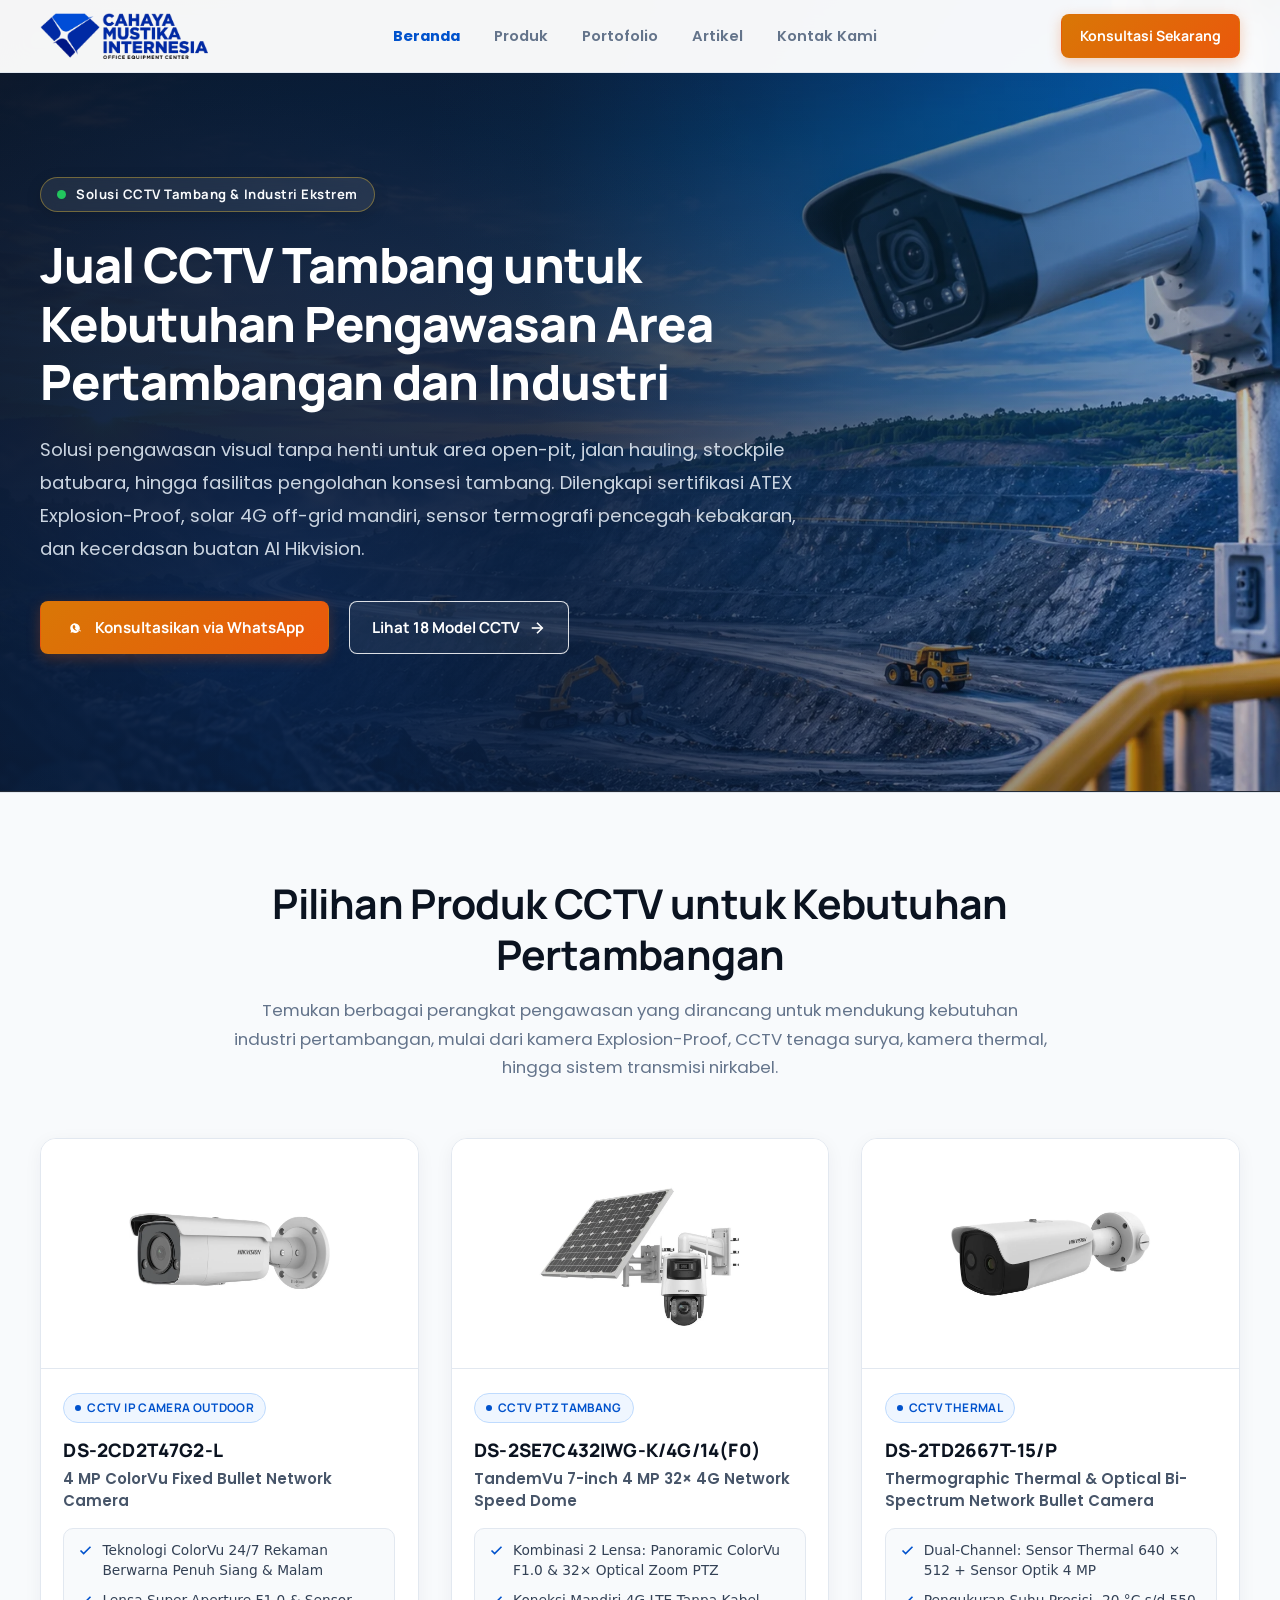
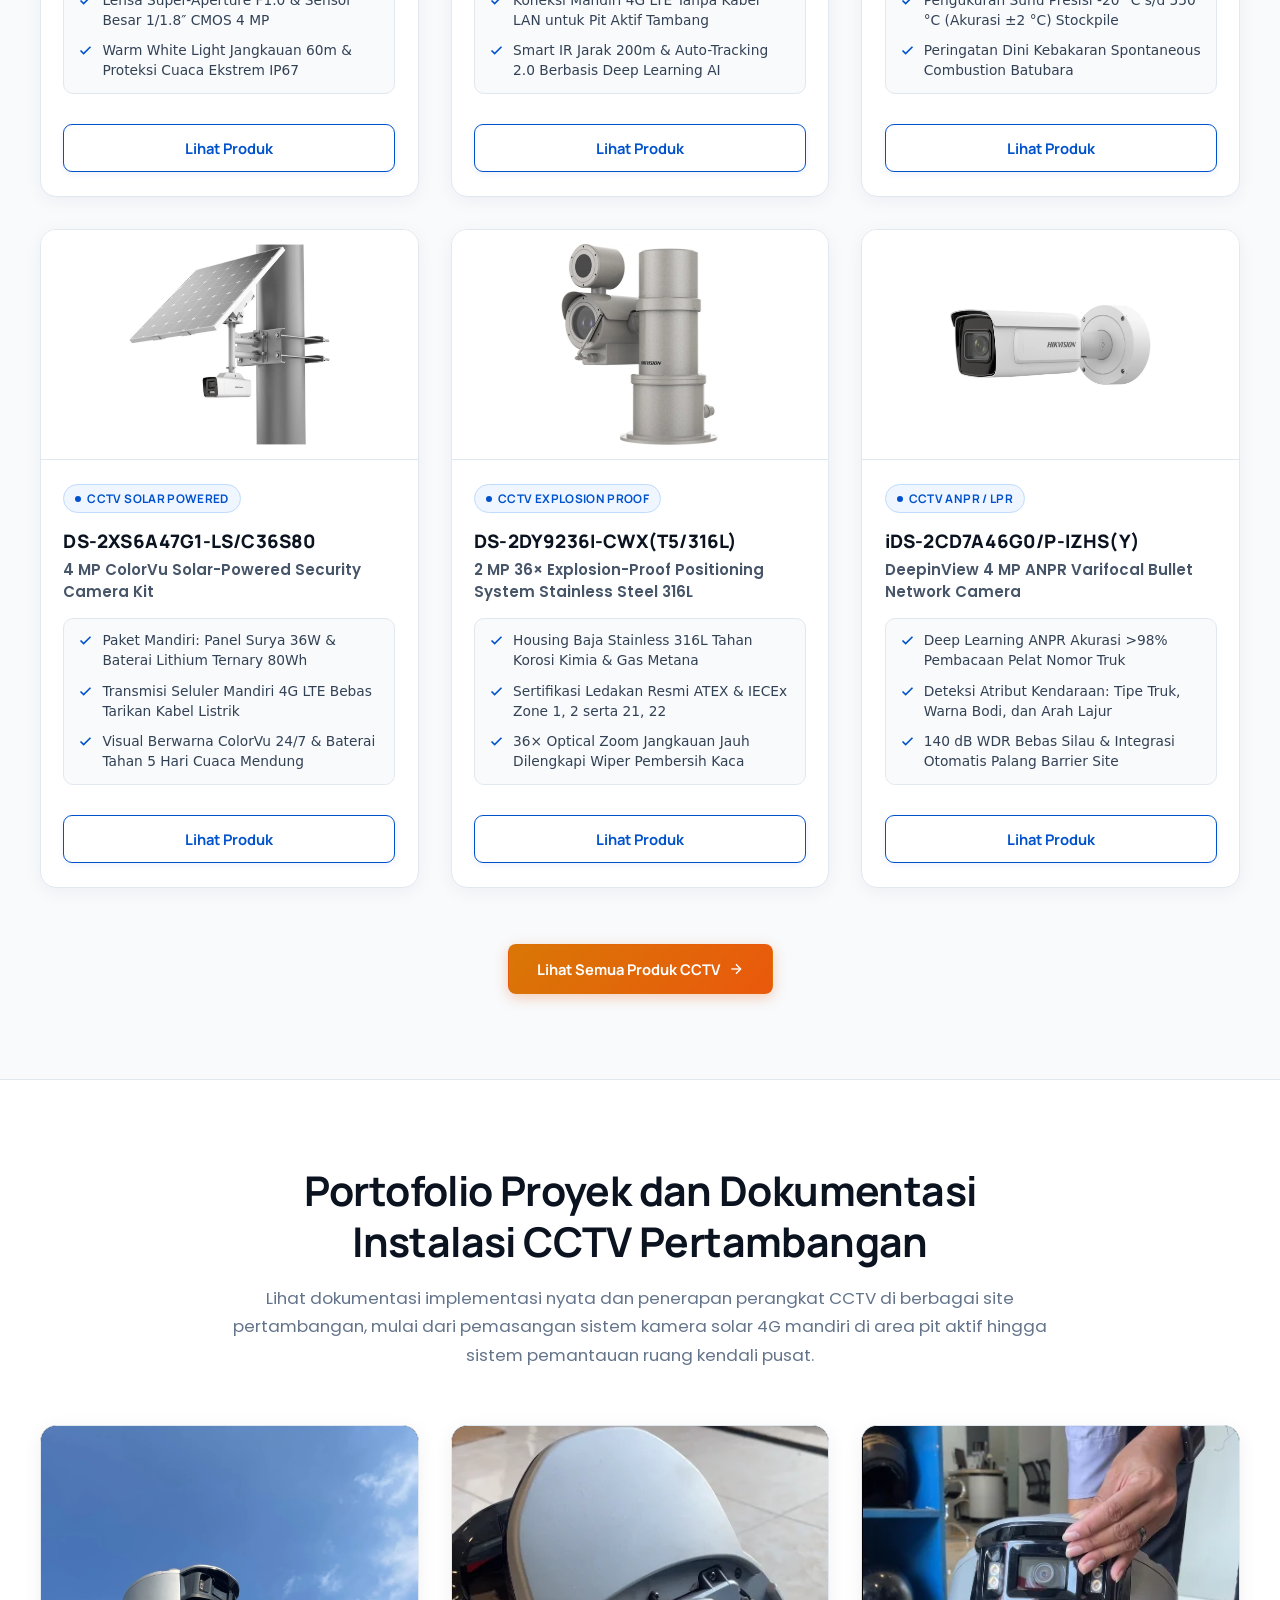
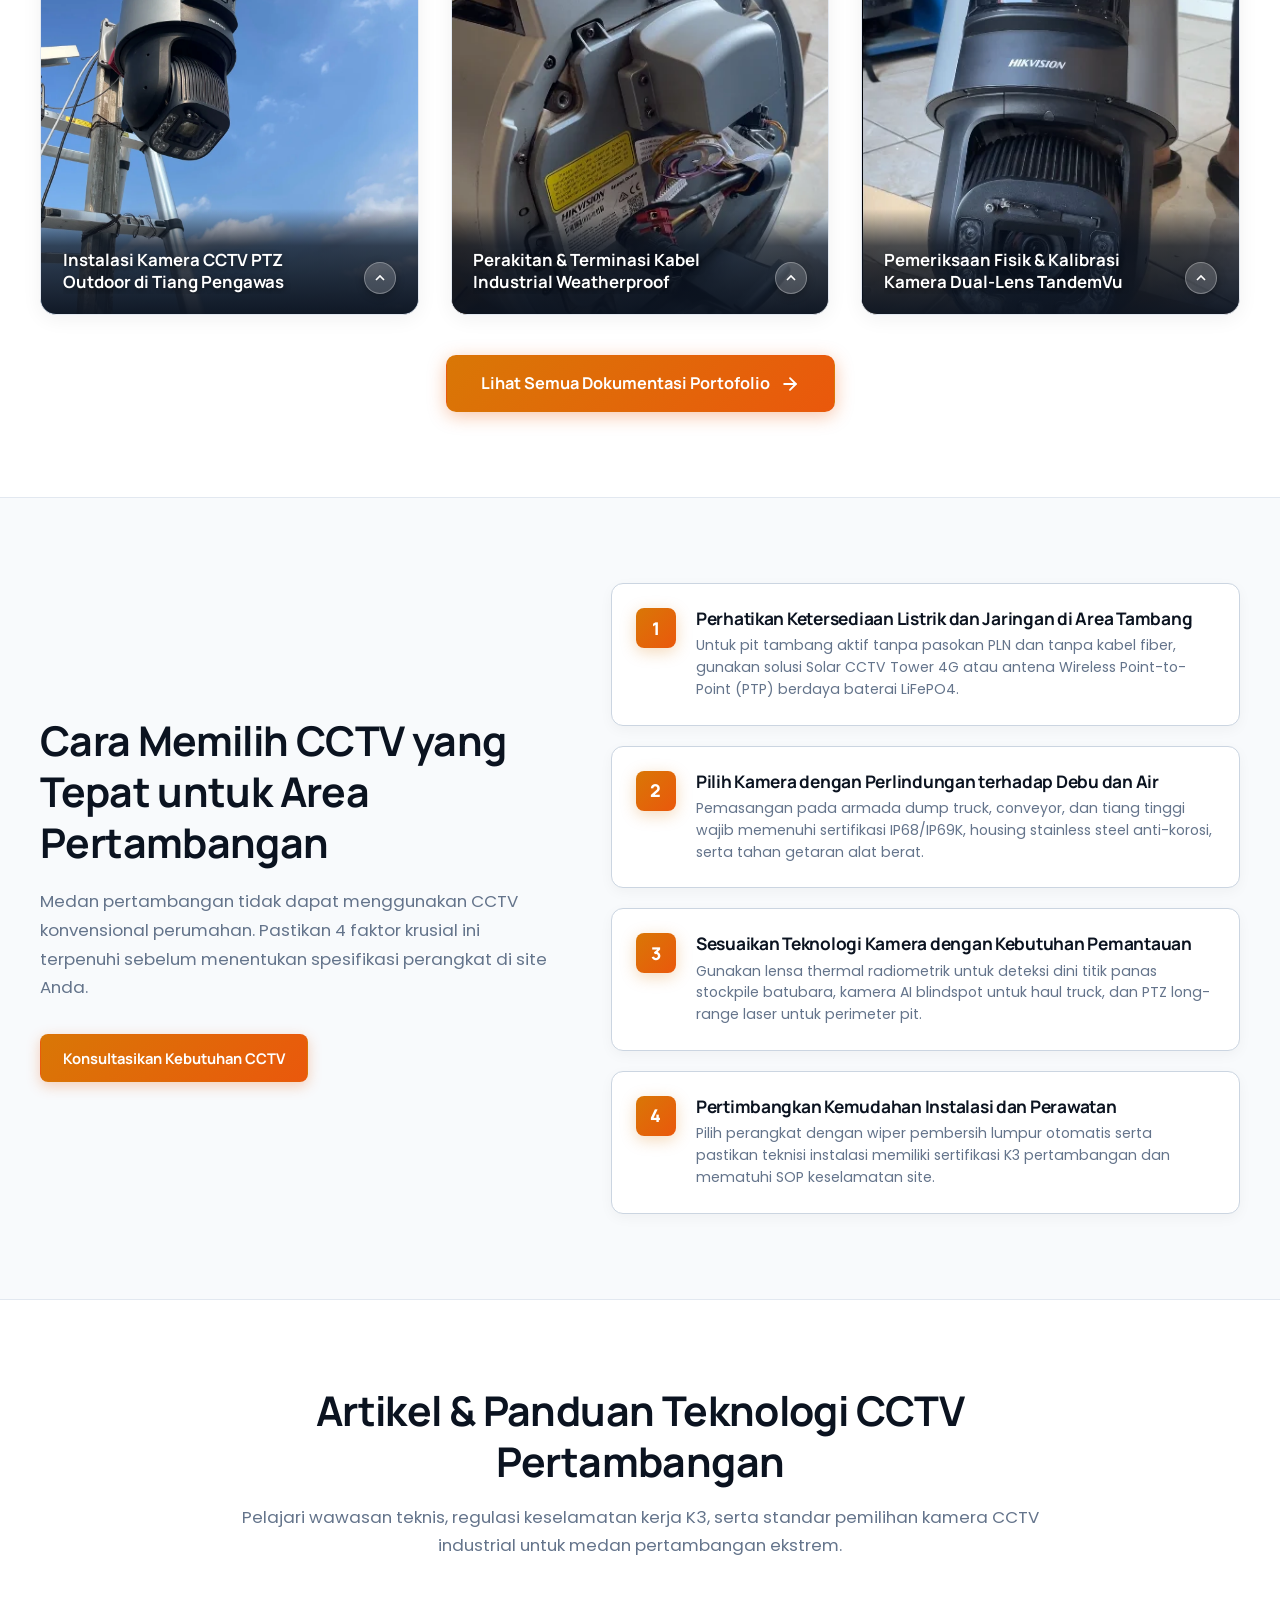
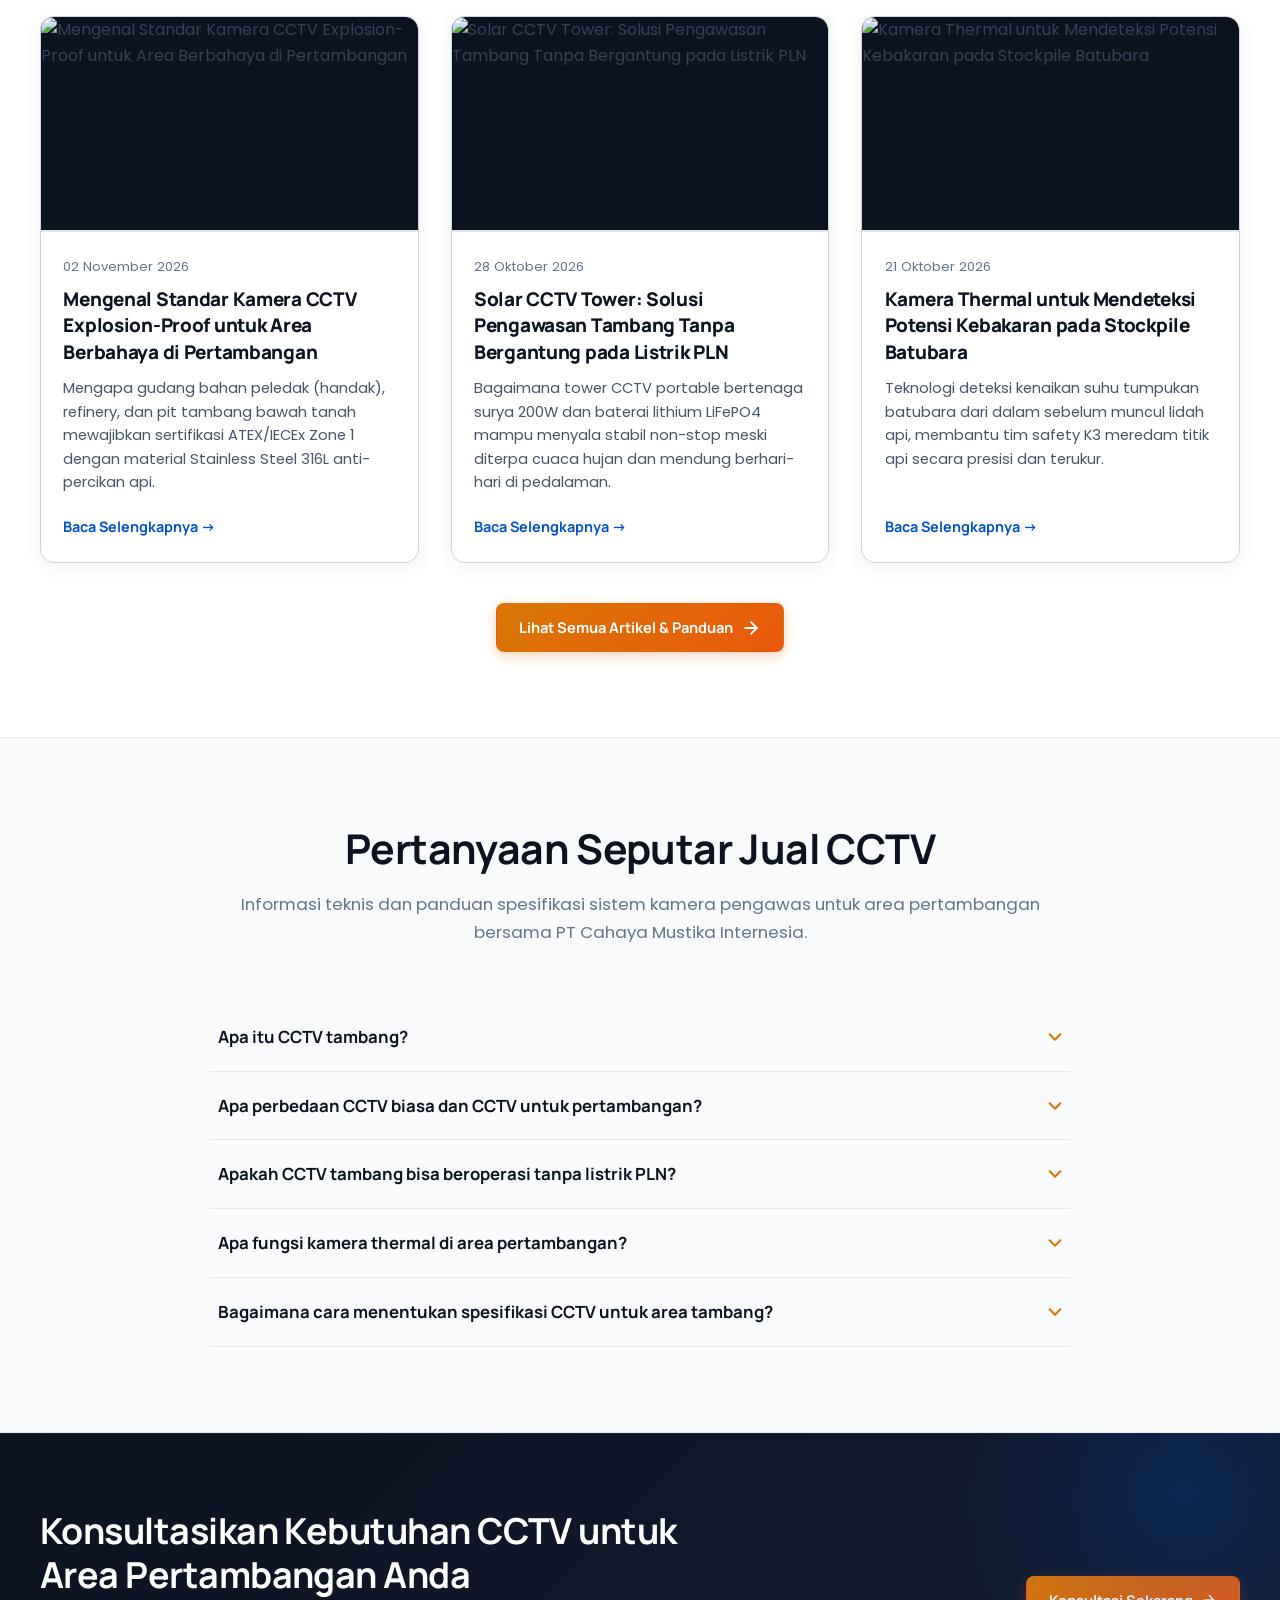
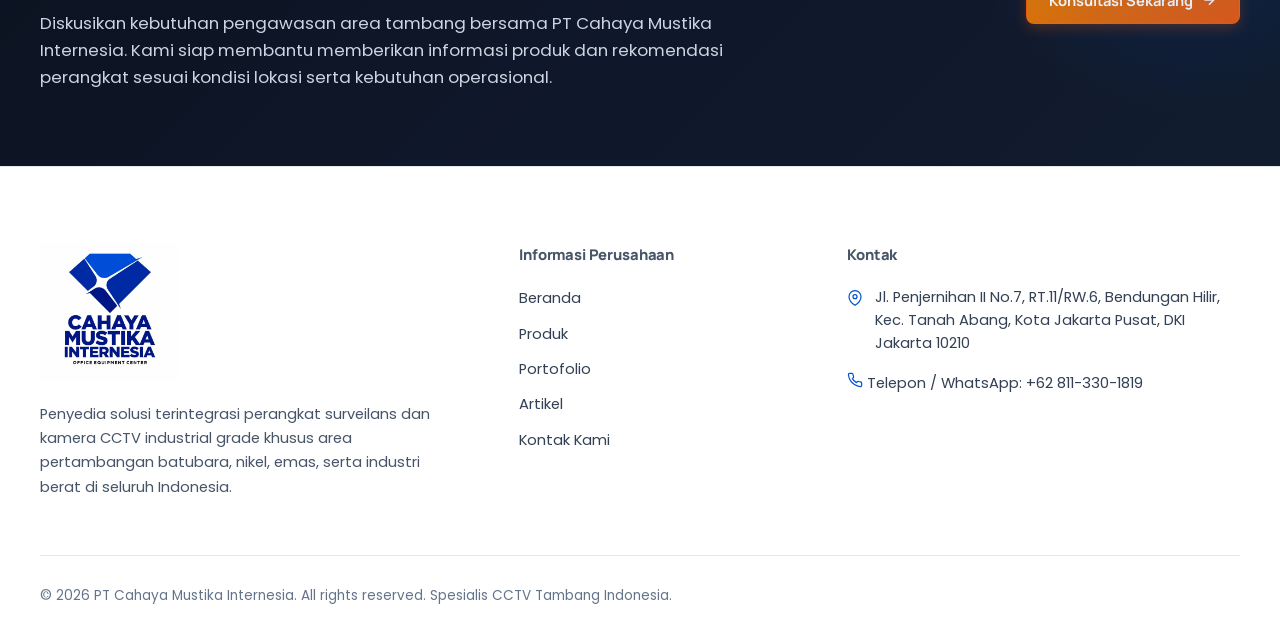
==== commit 0a877d8e: "Update Website CCTV" ====
--- a/index.html
+++ b/index.html
@@ -1,4 +1,4 @@
-﻿<!DOCTYPE html>
+<!DOCTYPE html>
 <html lang="id">
 <head>
   <meta charset="UTF-8">
@@ -451,7 +451,6 @@
           <!-- Article 1: Explosion-Proof -->
           <article class="article-card">
             <div class="article-thumb">
-              <span class="article-category-tag">Explosion-Proof</span>
               <img src="https://images.unsplash.com/photo-1582139329536-e7284fece509?auto=format&fit=crop&w=800&q=80" alt="Mengenal Standar Kamera CCTV Explosion-Proof untuk Area Berbahaya di Pertambangan" loading="lazy">
             </div>
             <div class="article-body">
@@ -471,7 +470,6 @@
           <!-- Article 2: Solar CCTV -->
           <article class="article-card">
             <div class="article-thumb">
-              <span class="article-category-tag">Solar CCTV</span>
               <img src="https://images.unsplash.com/photo-1508614589041-895b88991e3e?auto=format&fit=crop&w=800&q=80" alt="Solar CCTV Tower: Solusi Pengawasan Tambang Tanpa Bergantung pada Listrik PLN" loading="lazy">
             </div>
             <div class="article-body">
@@ -491,7 +489,6 @@
           <!-- Article 3: Thermal -->
           <article class="article-card">
             <div class="article-thumb">
-              <span class="article-category-tag">Thermal</span>
               <img src="https://images.unsplash.com/photo-1557597774-9d273605dfa9?auto=format&fit=crop&w=800&q=80" alt="Kamera Thermal untuk Mendeteksi Potensi Kebakaran pada Stockpile Batubara" loading="lazy">
             </div>
             <div class="article-body">
--- a/css/style.css
+++ b/css/style.css
@@ -2718,11 +2718,120 @@
 }
 
 .articles-main-col .article-grid {
-  display: grid;
-  grid-template-columns: repeat(2, 1fr);
-  gap: 1.75rem;
+  display: flex;
+  flex-direction: column;
+  gap: 1.5rem;
   margin-top: 0;
+}
+
+/* Susunan Menyamping (Horizontal Card) untuk Halaman Artikel */
+.articles-main-col .article-card {
+  display: flex;
+  flex-direction: row;
   align-items: stretch;
+  background: #FFFFFF;
+  border: 1.5px solid #CBD5E1;
+  border-radius: 14px;
+  overflow: hidden;
+  box-shadow: 0 4px 18px rgba(11, 19, 32, 0.06);
+  min-height: 210px;
+  height: auto;
+  transition: transform 0.25s ease, box-shadow 0.25s ease, border-color 0.25s ease;
+}
+
+.articles-main-col .article-card:hover {
+  transform: translateY(-4px);
+  border-color: #0052CC;
+  box-shadow: 0 14px 32px rgba(11, 19, 32, 0.12);
+}
+
+.articles-main-col .article-thumb {
+  flex: 0 0 270px;
+  width: 270px;
+  height: auto;
+  min-height: 100%;
+  position: relative;
+  overflow: hidden;
+  background: #0B1320;
+  border-bottom: none;
+  border-right: 1.5px solid #E2E8F0;
+}
+
+.articles-main-col .article-thumb img {
+  width: 100%;
+  height: 100%;
+  object-fit: cover;
+  display: block;
+  transition: transform 0.4s ease;
+}
+
+.articles-main-col .article-card:hover .article-thumb img {
+  transform: scale(1.05);
+}
+
+.articles-main-col .article-body {
+  flex: 1;
+  padding: 1.5rem 1.75rem;
+  display: flex;
+  flex-direction: column;
+  justify-content: center;
+  min-width: 0;
+}
+
+.articles-main-col .article-date {
+  font-size: 0.82rem;
+  color: #64748B;
+  margin-bottom: 0.45rem;
+  display: block;
+}
+
+.articles-main-col .article-title {
+  font-family: var(--font-heading);
+  font-size: 1.2rem;
+  font-weight: 800;
+  color: #0B1320;
+  line-height: 1.35;
+  margin-bottom: 0.65rem;
+}
+
+.articles-main-col .article-title a {
+  color: #0B1320;
+  text-decoration: none;
+  transition: color 0.2s;
+}
+
+.articles-main-col .article-title a:hover {
+  color: #0052CC;
+}
+
+.articles-main-col .article-snippet {
+  font-size: 0.92rem;
+  color: #475569;
+  line-height: 1.6;
+  margin-bottom: 1.1rem;
+  display: -webkit-box;
+  -webkit-line-clamp: 2;
+  -webkit-box-orient: vertical;
+  overflow: hidden;
+}
+
+.articles-main-col .article-readmore {
+  display: inline-flex;
+  align-items: center;
+  gap: 6px;
+  font-family: var(--font-heading);
+  font-size: 0.9rem;
+  font-weight: 700;
+  color: #0052CC;
+  text-decoration: none;
+  margin-top: auto;
+  align-self: flex-start;
+  transition: gap 0.2s, color 0.2s;
+}
+
+.articles-main-col .article-readmore:hover {
+  color: #0747A6;
+  gap: 10px;
 }
 
 .article-grid {
@@ -3020,10 +3129,19 @@
   }
 }
 
-@media (max-width: 640px) {
-  .articles-main-col .article-grid {
-    grid-template-columns: 1fr;
-    gap: 1.25rem;
+@media (max-width: 768px) {
+  .articles-main-col .article-card {
+    flex-direction: column;
+  }
+  .articles-main-col .article-thumb {
+    width: 100%;
+    flex: 0 0 210px;
+    height: 210px;
+    border-right: none;
+    border-bottom: 1.5px solid #E2E8F0;
+  }
+  .articles-main-col .article-body {
+    padding: 1.35rem 1.25rem;
   }
 }
 
